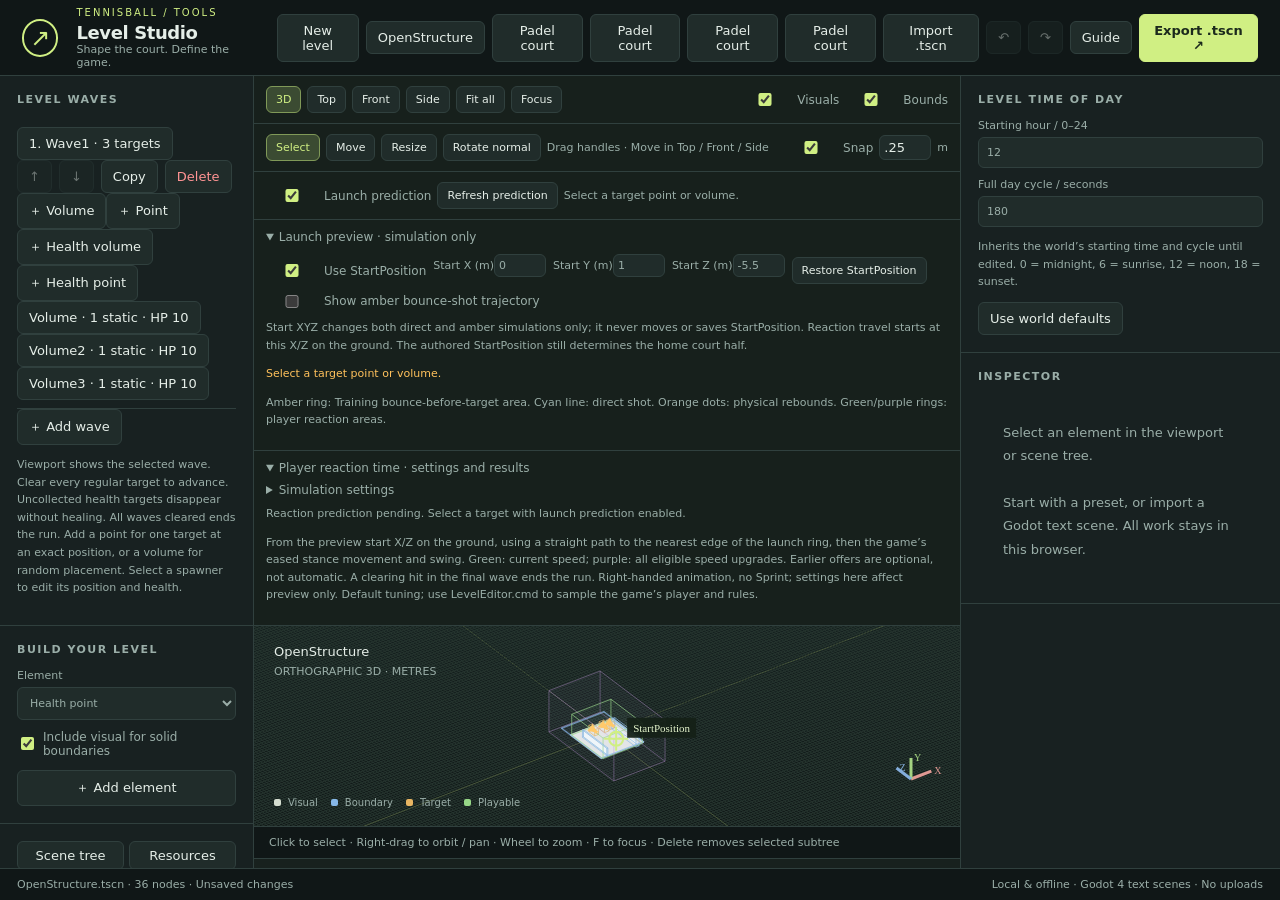
==== LevelEditor.html @ 995cb6c9 "Publish TennisBall browser build" ====
<!doctype html>
<html lang="en">
<head>
<meta charset="utf-8"><meta name="viewport" content="width=device-width, initial-scale=1">
<title>TennisBall · Level Studio</title>
<style>
:root{color-scheme:dark;--bg:#101717;--panel:#182121;--edge:#30403e;--muted:#9aaea8;--text:#e5eee8;--lime:#d0ef83;--warn:#ffc987;--red:#ff9494;font:13px "Segoe UI",system-ui,sans-serif}
*{box-sizing:border-box}body{margin:0;background:var(--bg);color:var(--text)}button,input,select,textarea{font:inherit;color:inherit}button,select,input,textarea{background:#202c2a;border:1px solid var(--edge);border-radius:6px}button{padding:8px 11px;cursor:pointer}button:hover{border-color:#80958b;background:#2c3b35}button:disabled{opacity:.4;cursor:default}button:focus-visible,input:focus-visible,select:focus-visible,textarea:focus-visible{outline:2px solid var(--lime);outline-offset:2px}.primary{background:var(--lime);color:#1b291c;font-weight:650;border-color:var(--lime)}.primary:hover{background:#e0ffa1}header{height:76px;display:flex;align-items:center;gap:18px;padding:12px 22px;border-bottom:1px solid var(--edge)}.logo{height:38px;width:38px;border:2px solid var(--lime);border-radius:50%;display:grid;place-items:center;color:var(--lime);font-size:24px}h1{margin:0;font-size:18px;font-weight:600;letter-spacing:-.4px}.eyebrow{color:var(--lime);font-size:10px;letter-spacing:2px;text-transform:uppercase;margin-bottom:4px}.subtitle{color:var(--muted);font-size:11px}.actions{margin-left:auto;display:flex;gap:7px;align-items:center}.workspace{display:grid;grid-template-columns:254px minmax(300px,1fr) 320px;height:calc(100vh - 108px);min-height:530px}aside{background:var(--panel);overflow:auto}.left{border-right:1px solid var(--edge)}.right{border-left:1px solid var(--edge)}.section{padding:17px;border-bottom:1px solid var(--edge)}h2{font-size:11px;text-transform:uppercase;letter-spacing:1.5px;color:var(--muted);margin:0 0 13px}h3{font-size:13px;margin:0 0 12px}.row{display:flex;gap:7px;align-items:center}.row>*{min-width:0}.grow{flex:1}label{display:block;color:var(--muted);font-size:11px;margin-bottom:10px}input:not([type=checkbox]):not([type=color]),select,textarea{width:100%;padding:8px;margin-top:5px}input[type=color]{width:100%;height:34px;margin-top:5px;padding:2px}input[type=checkbox]{accent-color:var(--lime);vertical-align:middle}.check{display:flex;align-items:center;gap:6px;margin:0;font-size:12px}.triplet{display:grid;grid-template-columns:repeat(3,minmax(0,1fr));gap:7px}.triplet label{margin-bottom:6px}.small{font-size:11px;color:var(--muted);line-height:1.6}.notice{border-left:2px solid var(--warn);padding:8px 10px;background:#372f2444;font-size:11px;line-height:1.6;color:var(--warn)}.chip{display:inline-block;padding:3px 7px;background:#354329;border-radius:4px;color:var(--lime);font-size:10px}.tree{padding:5px 8px 16px}.node{display:block;text-align:left;width:100%;border:0;background:none;border-radius:5px;padding:7px 8px;white-space:nowrap;overflow:hidden;text-overflow:ellipsis;font-size:12px}.node.active{background:#34462f;color:var(--lime)}.node small{color:var(--muted);font-size:10px}.dot{display:inline-block;width:7px;height:7px;border-radius:2px;margin-right:7px}.center{position:relative;display:flex;flex-direction:column;overflow:hidden}.toolbar{display:flex;align-items:center;gap:6px;flex-wrap:wrap;padding:10px 12px;border-bottom:1px solid var(--edge);background:#18211de0}.toolbar button{padding:6px 9px;font-size:11px}.toolbar button.active{background:#3b4b32;border-color:#809958;color:var(--lime)}.toolbar select{width:auto;padding:4px;margin:0}.toolbar input{width:52px!important;padding:4px!important;margin:0!important}.viewport{position:relative;flex:1;min-height:200px}canvas{display:block;width:100%;height:100%;touch-action:none}.viewlabel{position:absolute;left:20px;top:18px;pointer-events:none}.viewlabel strong{font-size:13px;font-weight:500}.viewlabel div{margin-top:4px}.legend{position:absolute;bottom:18px;left:20px;display:flex;gap:13px;font-size:10px;color:var(--muted);pointer-events:none}.helpbar{padding:9px 15px;border-top:1px solid var(--edge);color:var(--muted);font-size:11px}.validation{max-height:140px;overflow:auto;padding:11px 15px;background:#18211e;border-top:1px solid var(--edge)}.issue{font-size:11px;line-height:1.7;color:var(--warn)}.issue.error{color:var(--red)}.issue.ok{color:var(--lime)}footer{height:32px;display:flex;align-items:center;justify-content:space-between;padding:0 17px;font-size:11px;border-top:1px solid var(--edge);color:var(--muted)}details{margin-top:12px}summary{cursor:pointer;color:var(--muted);font-size:12px}textarea{resize:vertical;font:11px Consolas,monospace;min-height:140px;tab-size:2;line-height:1.6}dialog{color:var(--text);background:var(--panel);border:1px solid var(--edge);border-radius:12px;max-width:700px;width:90vw;padding:24px;box-shadow:0 20px 100px #0009}dialog::backdrop{background:#0009}dialog h2{color:var(--lime);font-size:14px}dialog p,dialog li{line-height:1.7;color:#c5d2c8;font-size:13px}.dialogactions{display:flex;justify-content:flex-end;gap:8px;margin-top:20px}.danger{color:var(--red)}#toast{position:fixed;bottom:48px;left:50%;transform:translateX(-50%);padding:12px 20px;background:#d0ef83;color:#15210f;border-radius:8px;z-index:9;max-width:80vw;box-shadow:0 8px 40px #0006}#toast[hidden]{display:none}.tabs{display:flex;gap:5px}.tabs button{flex:1;padding:6px}.asset{display:block;width:100%;text-align:left;font-size:11px;margin-bottom:4px;overflow:hidden;text-overflow:ellipsis}.empty{padding:25px;color:var(--muted);line-height:1.8}.name{overflow-wrap:anywhere}#file{display:none}
@media(max-width:1050px){.workspace{grid-template-columns:215px minmax(260px,1fr) 280px}header{padding:10px;gap:10px}.actions{gap:4px}.actions button{padding:7px}.subtitle{display:none}}
@media(max-width:760px){header{height:auto;flex-wrap:wrap}.actions{margin-left:0;width:100%;flex-wrap:wrap}.workspace{height:auto;grid-template-columns:190px minmax(0,1fr)}.right{grid-column:1/-1}.center{height:600px}.left{max-height:600px}footer{height:auto;min-height:32px}}
</style>
</head>
<body>
<header><div class="logo" aria-hidden="true">↗</div><div><div class="eyebrow">TennisBall / tools</div><h1>Level Studio</h1><div class="subtitle">Shape the court. Define the game.</div></div><div class="actions"><button id="new">New level</button><button id="example">OpenStructure</button><button id="padel">Padel court</button><button id="padel">Padel court</button><button id="padel">Padel court</button><button id="padel">Padel court</button><button id="import">Import .tscn</button><button id="undo" title="Ctrl+Z">↶</button><button id="redo" title="Ctrl+Shift+Z">↷</button><button id="help">Guide</button><button class="primary" id="export">Export .tscn ↗</button></div></header>
<input id="file" type="file" accept=".tscn">
<main class="workspace">
<aside class="left"><div class="section"><h2>Level waves</h2><div id="waveList"></div><button id="addWave">＋ Add wave</button><p class="small">Viewport shows the selected wave. Clear every regular target to advance. Uncollected health targets disappear without healing. All waves cleared ends the run. Add a point for one target at an exact position, or a volume for random placement. Select a spawner to edit its position and health.</p></div><div class="section"><h2>Build your level</h2><label>Element<select id="preset"></select></label><label class="check"><input type="checkbox" id="withVisual" checked> Include visual for solid boundaries</label><button id="add" style="width:100%;margin-top:12px">＋ Add element</button></div><div class="section"><div class="tabs"><button id="sceneTab">Scene tree</button><button id="assetsTab">Resources</button></div><input id="search" placeholder="Find a node or group…" aria-label="Find a node or group"></div><div id="tree" class="tree"></div></aside>
<section class="center"><div class="toolbar"><button data-view="orbit" class="active">3D</button><button data-view="top">Top</button><button data-view="front">Front</button><button data-view="side">Side</button><button id="fit">Fit all</button><button id="focus">Focus</button><span class="grow"></span><label class="check"><input id="visuals" type="checkbox" checked> Visuals</label><label class="check"><input id="bounds" type="checkbox" checked> Bounds</label></div><div class="toolbar"><button id="selectMode" class="active">Select</button><button id="moveMode">Move</button><button id="resizeMode">Resize</button><button id="normalMode">Rotate normal</button><span class="small">Drag handles · Move in Top / Front / Side</span><span class="grow"></span><label class="check"><input id="snapOn" type="checkbox" checked> Snap</label><input id="snap" type="number" min=".01" step=".1" value=".25" aria-label="Snap size in metres"><span class="small">m</span></div><div class="toolbar"><label class="check"><input id="previewOn" type="checkbox" checked> Launch prediction</label><button id="previewRetry">Refresh prediction</button><span class="small" id="previewStatus" role="status">Select a target to preview.</span></div><div class="viewport"><canvas id="canvas" aria-label="Interactive level viewport"></canvas><div class="viewlabel"><strong id="sceneLabel">OpenStructure</strong><div class="small" id="viewLabel">ORTHOGRAPHIC 3D · METRES</div></div><div class="legend"><span><i class="dot" style="background:#d5ddd0"></i>Visual</span><span><i class="dot" style="background:#86b7e7"></i>Boundary</span><span><i class="dot" style="background:#e8b562"></i>Target</span><span><i class="dot" style="background:#97d787"></i>Playable</span></div></div><div class="helpbar">Click to select · Right-drag to orbit / pan · Wheel to zoom · F to focus · Delete removes selected subtree</div><div class="validation" id="validation" aria-live="polite"></div></section>
<aside class="right" id="inspector"></aside>
</main><footer><span id="status">Ready</span><span>Local & offline · Godot 4 text scenes · No uploads</span></footer>
<dialog id="modal"><div id="modalBody"></div><div class="dialogactions" id="modalActions"></div></dialog><div id="toast" role="status" hidden></div>
<script id="padel-reference" type="application/json">"[gd_scene format=3]\n\n[sub_resource type=\u0022BoxShape3D\u0022 id=\u0022BoxShape3D_puo3i\u0022]\nsize = Vector3(10, 0.2, 20)\n\n[sub_resource type=\u0022StandardMaterial3D\u0022 id=\u0022StandardMaterial3D_0cbad\u0022]\nalbedo_color = Color(0.08, 0.32, 0.48, 1)\nroughness = 0.85\n\n[sub_resource type=\u0022BoxMesh\u0022 id=\u0022BoxMesh_puyw7\u0022]\nsize = Vector3(10, 0.2, 20)\n\n[sub_resource type=\u0022BoxShape3D\u0022 id=\u0022BoxShape3D_rddpl\u0022]\nsize = Vector3(10, 3, 0.02)\n\n[sub_resource type=\u0022StandardMaterial3D\u0022 id=\u0022StandardMaterial3D_6x1wj\u0022]\ntransparency = 1\ncull_mode = 2\nalbedo_color = Color(0.4, 0.75, 0.85, 0.15)\nroughness = 0.15\n\n[sub_resource type=\u0022BoxMesh\u0022 id=\u0022BoxMesh_pm77r\u0022]\nsize = Vector3(10, 3, 0.02)\n\n[sub_resource type=\u0022BoxShape3D\u0022 id=\u0022BoxShape3D_d0im0\u0022]\nsize = Vector3(10, 1, 0.02)\n\n[sub_resource type=\u0022Shader\u0022 id=\u0022Shader_05cs1\u0022]\ncode = \u0022shader_type spatial; render_mode cull_disabled; uniform vec4 color : source_color; uniform float spacing; varying vec3 world_position; varying vec3 world_normal; void vertex(){world_position=(MODEL_MATRIX*vec4(VERTEX,1.0)).xyz;world_normal=normalize(MODEL_NORMAL_MATRIX*NORMAL);} void fragment(){vec3 cell=abs(fract(world_position/spacing+0.5)-0.5)*spacing; vec3 n=abs(world_normal); float wire=n.x\u003en.z?min(cell.y,cell.z):min(cell.x,cell.y); if(wire\u003e0.0015)discard; ALBEDO=color.rgb; ROUGHNESS=0.9;}\u0022\n\n[sub_resource type=\u0022ShaderMaterial\u0022 id=\u0022ShaderMaterial_ll3l2\u0022]\nrender_priority = 0\nshader = SubResource(\u0022Shader_05cs1\u0022)\nshader_parameter/color = Color(0.18, 0.22, 0.26, 1)\nshader_parameter/spacing = 0.05\n\n[sub_resource type=\u0022BoxMesh\u0022 id=\u0022BoxMesh_h0dgp\u0022]\nsize = Vector3(10, 1, 0.02)\n\n[sub_resource type=\u0022BoxShape3D\u0022 id=\u0022BoxShape3D_ffxrk\u0022]\nsize = Vector3(0.02, 3, 2)\n\n[sub_resource type=\u0022BoxMesh\u0022 id=\u0022BoxMesh_uab51\u0022]\nsize = Vector3(0.02, 3, 2)\n\n[sub_resource type=\u0022BoxShape3D\u0022 id=\u0022BoxShape3D_c6q44\u0022]\nsize = Vector3(0.02, 2, 2)\n\n[sub_resource type=\u0022BoxMesh\u0022 id=\u0022BoxMesh_aipks\u0022]\nsize = Vector3(0.02, 2, 2)\n\n[sub_resource type=\u0022BoxShape3D\u0022 id=\u0022BoxShape3D_pja7r\u0022]\nsize = Vector3(0.02, 1, 2)\n\n[sub_resource type=\u0022BoxMesh\u0022 id=\u0022BoxMesh_a1xtn\u0022]\nsize = Vector3(0.02, 1, 2)\n\n[sub_resource type=\u0022BoxShape3D\u0022 id=\u0022BoxShape3D_df0ji\u0022]\nsize = Vector3(0.02, 2, 2)\n\n[sub_resource type=\u0022BoxMesh\u0022 id=\u0022BoxMesh_i26tf\u0022]\nsize = Vector3(0.02, 2, 2)\n\n[sub_resource type=\u0022BoxShape3D\u0022 id=\u0022BoxShape3D_7y8i2\u0022]\nsize = Vector3(0.02, 3, 4.9)\n\n[sub_resource type=\u0022BoxMesh\u0022 id=\u0022BoxMesh_rjbf7\u0022]\nsize = Vector3(0.02, 3, 4.9)\n\n[sub_resource type=\u0022BoxShape3D\u0022 id=\u0022BoxShape3D_v78st\u0022]\nsize = Vector3(0.02, 1, 3)\n\n[sub_resource type=\u0022BoxMesh\u0022 id=\u0022BoxMesh_cv8sj\u0022]\nsize = Vector3(0.02, 1, 3)\n\n[sub_resource type=\u0022BoxShape3D\u0022 id=\u0022BoxShape3D_bdhi5\u0022]\nsize = Vector3(0.02, 2.2, 1.1)\n\n[sub_resource type=\u0022BoxMesh\u0022 id=\u0022BoxMesh_ymogo\u0022]\nsize = Vector3(0.02, 2.2, 1.1)\n\n[sub_resource type=\u0022BoxShape3D\u0022 id=\u0022BoxShape3D_00usf\u0022]\nsize = Vector3(0.02, 0.8, 1.1)\n\n[sub_resource type=\u0022BoxMesh\u0022 id=\u0022BoxMesh_v2tq6\u0022]\nsize = Vector3(0.02, 0.8, 1.1)\n\n[sub_resource type=\u0022BoxShape3D\u0022 id=\u0022BoxShape3D_ip8ug\u0022]\nsize = Vector3(0.02, 3, 2)\n\n[sub_resource type=\u0022BoxMesh\u0022 id=\u0022BoxMesh_p51rk\u0022]\nsize = Vector3(0.02, 3, 2)\n\n[sub_resource type=\u0022BoxShape3D\u0022 id=\u0022BoxShape3D_1er3o\u0022]\nsize = Vector3(0.02, 2, 2)\n\n[sub_resource type=\u0022BoxMesh\u0022 id=\u0022BoxMesh_bxtmn\u0022]\nsize = Vector3(0.02, 2, 2)\n\n[sub_resource type=\u0022BoxShape3D\u0022 id=\u0022BoxShape3D_edeaa\u0022]\nsize = Vector3(0.02, 1, 2)\n\n[sub_resource type=\u0022BoxMesh\u0022 id=\u0022BoxMesh_5x6qt\u0022]\nsize = Vector3(0.02, 1, 2)\n\n[sub_resource type=\u0022BoxShape3D\u0022 id=\u0022BoxShape3D_oj8j5\u0022]\nsize = Vector3(0.02, 2, 2)\n\n[sub_resource type=\u0022BoxMesh\u0022 id=\u0022BoxMesh_3ktbi\u0022]\nsize = Vector3(0.02, 2, 2)\n\n[sub_resource type=\u0022BoxShape3D\u0022 id=\u0022BoxShape3D_qtcb8\u0022]\nsize = Vector3(0.02, 3, 4.9)\n\n[sub_resource type=\u0022BoxMesh\u0022 id=\u0022BoxMesh_0lmrh\u0022]\nsize = Vector3(0.02, 3, 4.9)\n\n[sub_resource type=\u0022BoxShape3D\u0022 id=\u0022BoxShape3D_w0gu6\u0022]\nsize = Vector3(0.02, 1, 3)\n\n[sub_resource type=\u0022BoxMesh\u0022 id=\u0022BoxMesh_8k4hb\u0022]\nsize = Vector3(0.02, 1, 3)\n\n[sub_resource type=\u0022BoxShape3D\u0022 id=\u0022BoxShape3D_3yaxb\u0022]\nsize = Vector3(0.02, 2.2, 1.1)\n\n[sub_resource type=\u0022BoxMesh\u0022 id=\u0022BoxMesh_ht0yx\u0022]\nsize = Vector3(0.02, 2.2, 1.1)\n\n[sub_resource type=\u0022BoxShape3D\u0022 id=\u0022BoxShape3D_suru3\u0022]\nsize = Vector3(0.02, 0.8, 1.1)\n\n[sub_resource type=\u0022BoxMesh\u0022 id=\u0022BoxMesh_5v4pe\u0022]\nsize = Vector3(0.02, 0.8, 1.1)\n\n[sub_resource type=\u0022StandardMaterial3D\u0022 id=\u0022StandardMaterial3D_yglow\u0022]\nroughness = 0.85\n\n[sub_resource type=\u0022BoxMesh\u0022 id=\u0022BoxMesh_y4ppk\u0022]\nsize = Vector3(10, 0.006, 0.05)\n\n[sub_resource type=\u0022BoxMesh\u0022 id=\u0022BoxMesh_k7dss\u0022]\nsize = Vector3(0.05, 0.006, 7.1499996)\n\n[sub_resource type=\u0022BoxShape3D\u0022 id=\u0022BoxShape3D_yi53f\u0022]\nsize = Vector3(10, 3, 0.02)\n\n[sub_resource type=\u0022BoxMesh\u0022 id=\u0022BoxMesh_iio88\u0022]\nsize = Vector3(10, 3, 0.02)\n\n[sub_resource type=\u0022BoxShape3D\u0022 id=\u0022BoxShape3D_vco2a\u0022]\nsize = Vector3(10, 1, 0.02)\n\n[sub_resource type=\u0022BoxMesh\u0022 id=\u0022BoxMesh_qkf5v\u0022]\nsize = Vector3(10, 1, 0.02)\n\n[sub_resource type=\u0022BoxShape3D\u0022 id=\u0022BoxShape3D_n4o50\u0022]\nsize = Vector3(0.02, 3, 2)\n\n[sub_resource type=\u0022BoxMesh\u0022 id=\u0022BoxMesh_gbxen\u0022]\nsize = Vector3(0.02, 3, 2)\n\n[sub_resource type=\u0022BoxShape3D\u0022 id=\u0022BoxShape3D_iqsbm\u0022]\nsize = Vector3(0.02, 2, 2)\n\n[sub_resource type=\u0022BoxMesh\u0022 id=\u0022BoxMesh_plucg\u0022]\nsize = Vector3(0.02, 2, 2)\n\n[sub_resource type=\u0022BoxShape3D\u0022 id=\u0022BoxShape3D_7whnp\u0022]\nsize = Vector3(0.02, 1, 2)\n\n[sub_resource type=\u0022BoxMesh\u0022 id=\u0022BoxMesh_tle2d\u0022]\nsize = Vector3(0.02, 1, 2)\n\n[sub_resource type=\u0022BoxShape3D\u0022 id=\u0022BoxShape3D_ux8f2\u0022]\nsize = Vector3(0.02, 2, 2)\n\n[sub_resource type=\u0022BoxMesh\u0022 id=\u0022BoxMesh_xc8qy\u0022]\nsize = Vector3(0.02, 2, 2)\n\n[sub_resource type=\u0022BoxShape3D\u0022 id=\u0022BoxShape3D_x6xoy\u0022]\nsize = Vector3(0.02, 3, 4.9)\n\n[sub_resource type=\u0022BoxMesh\u0022 id=\u0022BoxMesh_04d8s\u0022]\nsize = Vector3(0.02, 3, 4.9)\n\n[sub_resource type=\u0022BoxShape3D\u0022 id=\u0022BoxShape3D_7qhrg\u0022]\nsize = Vector3(0.02, 1, 3)\n\n[sub_resource type=\u0022BoxMesh\u0022 id=\u0022BoxMesh_rapjv\u0022]\nsize = Vector3(0.02, 1, 3)\n\n[sub_resource type=\u0022BoxShape3D\u0022 id=\u0022BoxShape3D_xbng7\u0022]\nsize = Vector3(0.02, 2.2, 1.1)\n\n[sub_resource type=\u0022BoxMesh\u0022 id=\u0022BoxMesh_mf2kb\u0022]\nsize = Vector3(0.02, 2.2, 1.1)\n\n[sub_resource type=\u0022BoxShape3D\u0022 id=\u0022BoxShape3D_gjqyw\u0022]\nsize = Vector3(0.02, 0.8, 1.1)\n\n[sub_resource type=\u0022BoxMesh\u0022 id=\u0022BoxMesh_suvho\u0022]\nsize = Vector3(0.02, 0.8, 1.1)\n\n[sub_resource type=\u0022BoxShape3D\u0022 id=\u0022BoxShape3D_dc4n5\u0022]\nsize = Vector3(0.02, 3, 2)\n\n[sub_resource type=\u0022BoxMesh\u0022 id=\u0022BoxMesh_87ms5\u0022]\nsize = Vector3(0.02, 3, 2)\n\n[sub_resource type=\u0022BoxShape3D\u0022 id=\u0022BoxShape3D_ntvin\u0022]\nsize = Vector3(0.02, 2, 2)\n\n[sub_resource type=\u0022BoxMesh\u0022 id=\u0022BoxMesh_uosn8\u0022]\nsize = Vector3(0.02, 2, 2)\n\n[sub_resource type=\u0022BoxShape3D\u0022 id=\u0022BoxShape3D_4606s\u0022]\nsize = Vector3(0.02, 1, 2)\n\n[sub_resource type=\u0022BoxMesh\u0022 id=\u0022BoxMesh_7k432\u0022]\nsize = Vector3(0.02, 1, 2)\n\n[sub_resource type=\u0022BoxShape3D\u0022 id=\u0022BoxShape3D_vnefo\u0022]\nsize = Vector3(0.02, 2, 2)\n\n[sub_resource type=\u0022BoxMesh\u0022 id=\u0022BoxMesh_5y2tf\u0022]\nsize = Vector3(0.02, 2, 2)\n\n[sub_resource type=\u0022BoxShape3D\u0022 id=\u0022BoxShape3D_4crsm\u0022]\nsize = Vector3(0.02, 3, 4.9)\n\n[sub_resource type=\u0022BoxMesh\u0022 id=\u0022BoxMesh_t8e5d\u0022]\nsize = Vector3(0.02, 3, 4.9)\n\n[sub_resource type=\u0022BoxShape3D\u0022 id=\u0022BoxShape3D_n4xrd\u0022]\nsize = Vector3(0.02, 1, 3)\n\n[sub_resource type=\u0022BoxMesh\u0022 id=\u0022BoxMesh_c1uko\u0022]\nsize = Vector3(0.02, 1, 3)\n\n[sub_resource type=\u0022BoxShape3D\u0022 id=\u0022BoxShape3D_rvf1e\u0022]\nsize = Vector3(0.02, 2.2, 1.1)\n\n[sub_resource type=\u0022BoxMesh\u0022 id=\u0022BoxMesh_jhgvv\u0022]\nsize = Vector3(0.02, 2.2, 1.1)\n\n[sub_resource type=\u0022BoxShape3D\u0022 id=\u0022BoxShape3D_w2gbf\u0022]\nsize = Vector3(0.02, 0.8, 1.1)\n\n[sub_resource type=\u0022BoxMesh\u0022 id=\u0022BoxMesh_5243i\u0022]\nsize = Vector3(0.02, 0.8, 1.1)\n\n[sub_resource type=\u0022BoxMesh\u0022 id=\u0022BoxMesh_kwj3v\u0022]\nsize = Vector3(10, 0.006, 0.05)\n\n[sub_resource type=\u0022BoxMesh\u0022 id=\u0022BoxMesh_ocvyw\u0022]\nsize = Vector3(0.05, 0.006, 7.1499996)\n\n[sub_resource type=\u0022BoxShape3D\u0022 id=\u0022BoxShape3D_18y55\u0022]\nsize = Vector3(0.25, 0.919, 0.02)\n\n[sub_resource type=\u0022Shader\u0022 id=\u0022Shader_jtf23\u0022]\ncode = \u0022shader_type spatial; render_mode cull_disabled; uniform vec4 color : source_color; uniform float spacing; varying vec3 world_position; varying vec3 world_normal; void vertex(){world_position=(MODEL_MATRIX*vec4(VERTEX,1.0)).xyz;world_normal=normalize(MODEL_NORMAL_MATRIX*NORMAL);} void fragment(){vec3 cell=abs(fract(world_position/spacing+0.5)-0.5)*spacing; vec3 n=abs(world_normal); float wire=n.x\u003en.z?min(cell.y,cell.z):min(cell.x,cell.y); if(wire\u003e0.0015)discard; ALBEDO=color.rgb; ROUGHNESS=0.9;}\u0022\n\n[sub_resource type=\u0022ShaderMaterial\u0022 id=\u0022ShaderMaterial_xa8by\u0022]\nrender_priority = 0\nshader = SubResource(\u0022Shader_jtf23\u0022)\nshader_parameter/color = Color(0.09, 0.1, 0.12, 1)\nshader_parameter/spacing = 0.04\n\n[sub_resource type=\u0022BoxMesh\u0022 id=\u0022BoxMesh_gfnn3\u0022]\nsize = Vector3(0.25, 0.919, 0.02)\n\n[sub_resource type=\u0022BoxMesh\u0022 id=\u0022BoxMesh_ygye3\u0022]\nsize = Vector3(0.25, 0.05, 0.022)\n\n[sub_resource type=\u0022BoxShape3D\u0022 id=\u0022BoxShape3D_23pwn\u0022]\nsize = Vector3(0.25, 0.917, 0.02)\n\n[sub_resource type=\u0022BoxMesh\u0022 id=\u0022BoxMesh_8s0wp\u0022]\nsize = Vector3(0.25, 0.917, 0.02)\n\n[sub_resource type=\u0022BoxMesh\u0022 id=\u0022BoxMesh_cqjhh\u0022]\nsize = Vector3(0.25, 0.05, 0.022)\n\n[sub_resource type=\u0022BoxShape3D\u0022 id=\u0022BoxShape3D_yx32k\u0022]\nsize = Vector3(0.25, 0.915, 0.02)\n\n[sub_resource type=\u0022BoxMesh\u0022 id=\u0022BoxMesh_frphn\u0022]\nsize = Vector3(0.25, 0.915, 0.02)\n\n[sub_resource type=\u0022BoxMesh\u0022 id=\u0022BoxMesh_pdhek\u0022]\nsize = Vector3(0.25, 0.05, 0.022)\n\n[sub_resource type=\u0022BoxShape3D\u0022 id=\u0022BoxShape3D_dhum5\u0022]\nsize = Vector3(0.25, 0.913, 0.02)\n\n[sub_resource type=\u0022BoxMesh\u0022 id=\u0022BoxMesh_jbtlc\u0022]\nsize = Vector3(0.25, 0.913, 0.02)\n\n[sub_resource type=\u0022BoxMesh\u0022 id=\u0022BoxMesh_ddvkh\u0022]\nsize = Vector3(0.25, 0.05, 0.022)\n\n[sub_resource type=\u0022BoxShape3D\u0022 id=\u0022BoxShape3D_w4vg6\u0022]\nsize = Vector3(0.25, 0.911, 0.02)\n\n[sub_resource type=\u0022BoxMesh\u0022 id=\u0022BoxMesh_d4364\u0022]\nsize = Vector3(0.25, 0.911, 0.02)\n\n[sub_resource type=\u0022BoxMesh\u0022 id=\u0022BoxMesh_jd768\u0022]\nsize = Vector3(0.25, 0.05, 0.022)\n\n[sub_resource type=\u0022BoxShape3D\u0022 id=\u0022BoxShape3D_y8efx\u0022]\nsize = Vector3(0.25, 0.90900004, 0.02)\n\n[sub_resource type=\u0022BoxMesh\u0022 id=\u0022BoxMesh_0df2o\u0022]\nsize = Vector3(0.25, 0.90900004, 0.02)\n\n[sub_resource type=\u0022BoxMesh\u0022 id=\u0022BoxMesh_aunur\u0022]\nsize = Vector3(0.25, 0.05, 0.022)\n\n[sub_resource type=\u0022BoxShape3D\u0022 id=\u0022BoxShape3D_ec7wc\u0022]\nsize = Vector3(0.25, 0.907, 0.02)\n\n[sub_resource type=\u0022BoxMesh\u0022 id=\u0022BoxMesh_162a0\u0022]\nsize = Vector3(0.25, 0.907, 0.02)\n\n[sub_resource type=\u0022BoxMesh\u0022 id=\u0022BoxMesh_euwtu\u0022]\nsize = Vector3(0.25, 0.05, 0.022)\n\n[sub_resource type=\u0022BoxShape3D\u0022 id=\u0022BoxShape3D_55xlc\u0022]\nsize = Vector3(0.25, 0.90500003, 0.02)\n\n[sub_resource type=\u0022BoxMesh\u0022 id=\u0022BoxMesh_j2qy1\u0022]\nsize = Vector3(0.25, 0.90500003, 0.02)\n\n[sub_resource type=\u0022BoxMesh\u0022 id=\u0022BoxMesh_xe5na\u0022]\nsize = Vector3(0.25, 0.05, 0.022)\n\n[sub_resource type=\u0022BoxShape3D\u0022 id=\u0022BoxShape3D_fwk1p\u0022]\nsize = Vector3(0.25, 0.903, 0.02)\n\n[sub_resource type=\u0022BoxMesh\u0022 id=\u0022BoxMesh_k3gym\u0022]\nsize = Vector3(0.25, 0.903, 0.02)\n\n[sub_resource type=\u0022BoxMesh\u0022 id=\u0022BoxMesh_2brbg\u0022]\nsize = Vector3(0.25, 0.05, 0.022)\n\n[sub_resource type=\u0022BoxShape3D\u0022 id=\u0022BoxShape3D_5n3xj\u0022]\nsize = Vector3(0.25, 0.901, 0.02)\n\n[sub_resource type=\u0022BoxMesh\u0022 id=\u0022BoxMesh_pgft1\u0022]\nsize = Vector3(0.25, 0.901, 0.02)\n\n[sub_resource type=\u0022BoxMesh\u0022 id=\u0022BoxMesh_8t1fm\u0022]\nsize = Vector3(0.25, 0.05, 0.022)\n\n[sub_resource type=\u0022BoxShape3D\u0022 id=\u0022BoxShape3D_3ce2o\u0022]\nsize = Vector3(0.25, 0.899, 0.02)\n\n[sub_resource type=\u0022BoxMesh\u0022 id=\u0022BoxMesh_xcu7t\u0022]\nsize = Vector3(0.25, 0.899, 0.02)\n\n[sub_resource type=\u0022BoxMesh\u0022 id=\u0022BoxMesh_esvo4\u0022]\nsize = Vector3(0.25, 0.05, 0.022)\n\n[sub_resource type=\u0022BoxShape3D\u0022 id=\u0022BoxShape3D_i73ej\u0022]\nsize = Vector3(0.25, 0.897, 0.02)\n\n[sub_resource type=\u0022BoxMesh\u0022 id=\u0022BoxMesh_fvxbt\u0022]\nsize = Vector3(0.25, 0.897, 0.02)\n\n[sub_resource type=\u0022BoxMesh\u0022 id=\u0022BoxMesh_8r8dh\u0022]\nsize = Vector3(0.25, 0.05, 0.022)\n\n[sub_resource type=\u0022BoxShape3D\u0022 id=\u0022BoxShape3D_4x4bl\u0022]\nsize = Vector3(0.25, 0.895, 0.02)\n\n[sub_resource type=\u0022BoxMesh\u0022 id=\u0022BoxMesh_x7uym\u0022]\nsize = Vector3(0.25, 0.895, 0.02)\n\n[sub_resource type=\u0022BoxMesh\u0022 id=\u0022BoxMesh_lkbxg\u0022]\nsize = Vector3(0.25, 0.05, 0.022)\n\n[sub_resource type=\u0022BoxShape3D\u0022 id=\u0022BoxShape3D_y6flh\u0022]\nsize = Vector3(0.25, 0.893, 0.02)\n\n[sub_resource type=\u0022BoxMesh\u0022 id=\u0022BoxMesh_qb68l\u0022]\nsize = Vector3(0.25, 0.893, 0.02)\n\n[sub_resource type=\u0022BoxMesh\u0022 id=\u0022BoxMesh_afgew\u0022]\nsize = Vector3(0.25, 0.05, 0.022)\n\n[sub_resource type=\u0022BoxShape3D\u0022 id=\u0022BoxShape3D_oxk3a\u0022]\nsize = Vector3(0.25, 0.891, 0.02)\n\n[sub_resource type=\u0022BoxMesh\u0022 id=\u0022BoxMesh_pxx70\u0022]\nsize = Vector3(0.25, 0.891, 0.02)\n\n[sub_resource type=\u0022BoxMesh\u0022 id=\u0022BoxMesh_r5wpe\u0022]\nsize = Vector3(0.25, 0.05, 0.022)\n\n[sub_resource type=\u0022BoxShape3D\u0022 id=\u0022BoxShape3D_414v2\u0022]\nsize = Vector3(0.25, 0.889, 0.02)\n\n[sub_resource type=\u0022BoxMesh\u0022 id=\u0022BoxMesh_wram6\u0022]\nsize = Vector3(0.25, 0.889, 0.02)\n\n[sub_resource type=\u0022BoxMesh\u0022 id=\u0022BoxMesh_50o82\u0022]\nsize = Vector3(0.25, 0.05, 0.022)\n\n[sub_resource type=\u0022BoxShape3D\u0022 id=\u0022BoxShape3D_usuk7\u0022]\nsize = Vector3(0.25, 0.887, 0.02)\n\n[sub_resource type=\u0022BoxMesh\u0022 id=\u0022BoxMesh_fqs7f\u0022]\nsize = Vector3(0.25, 0.887, 0.02)\n\n[sub_resource type=\u0022BoxMesh\u0022 id=\u0022BoxMesh_ow76r\u0022]\nsize = Vector3(0.25, 0.05, 0.022)\n\n[sub_resource type=\u0022BoxShape3D\u0022 id=\u0022BoxShape3D_l0wcb\u0022]\nsize = Vector3(0.25, 0.885, 0.02)\n\n[sub_resource type=\u0022BoxMesh\u0022 id=\u0022BoxMesh_hxfbi\u0022]\nsize = Vector3(0.25, 0.885, 0.02)\n\n[sub_resource type=\u0022BoxMesh\u0022 id=\u0022BoxMesh_l6x84\u0022]\nsize = Vector3(0.25, 0.05, 0.022)\n\n[sub_resource type=\u0022BoxShape3D\u0022 id=\u0022BoxShape3D_c6lgx\u0022]\nsize = Vector3(0.25, 0.883, 0.02)\n\n[sub_resource type=\u0022BoxMesh\u0022 id=\u0022BoxMesh_fr6gu\u0022]\nsize = Vector3(0.25, 0.883, 0.02)\n\n[sub_resource type=\u0022BoxMesh\u0022 id=\u0022BoxMesh_bew2f\u0022]\nsize = Vector3(0.25, 0.05, 0.022)\n\n[sub_resource type=\u0022BoxShape3D\u0022 id=\u0022BoxShape3D_8lma2\u0022]\nsize = Vector3(0.25, 0.881, 0.02)\n\n[sub_resource type=\u0022BoxMesh\u0022 id=\u0022BoxMesh_k6fc6\u0022]\nsize = Vector3(0.25, 0.881, 0.02)\n\n[sub_resource type=\u0022BoxMesh\u0022 id=\u0022BoxMesh_88d0v\u0022]\nsize = Vector3(0.25, 0.05, 0.022)\n\n[sub_resource type=\u0022BoxShape3D\u0022 id=\u0022BoxShape3D_dw3ym\u0022]\nsize = Vector3(0.25, 0.881, 0.02)\n\n[sub_resource type=\u0022BoxMesh\u0022 id=\u0022BoxMesh_qb357\u0022]\nsize = Vector3(0.25, 0.881, 0.02)\n\n[sub_resource type=\u0022BoxMesh\u0022 id=\u0022BoxMesh_8pdtm\u0022]\nsize = Vector3(0.25, 0.05, 0.022)\n\n[sub_resource type=\u0022BoxShape3D\u0022 id=\u0022BoxShape3D_400cs\u0022]\nsize = Vector3(0.25, 0.883, 0.02)\n\n[sub_resource type=\u0022BoxMesh\u0022 id=\u0022BoxMesh_lxlpb\u0022]\nsize = Vector3(0.25, 0.883, 0.02)\n\n[sub_resource type=\u0022BoxMesh\u0022 id=\u0022BoxMesh_fat0q\u0022]\nsize = Vector3(0.25, 0.05, 0.022)\n\n[sub_resource type=\u0022BoxShape3D\u0022 id=\u0022BoxShape3D_1xbtq\u0022]\nsize = Vector3(0.25, 0.885, 0.02)\n\n[sub_resource type=\u0022BoxMesh\u0022 id=\u0022BoxMesh_ox46i\u0022]\nsize = Vector3(0.25, 0.885, 0.02)\n\n[sub_resource type=\u0022BoxMesh\u0022 id=\u0022BoxMesh_trk43\u0022]\nsize = Vector3(0.25, 0.05, 0.022)\n\n[sub_resource type=\u0022BoxShape3D\u0022 id=\u0022BoxShape3D_2bax4\u0022]\nsize = Vector3(0.25, 0.887, 0.02)\n\n[sub_resource type=\u0022BoxMesh\u0022 id=\u0022BoxMesh_afyjh\u0022]\nsize = Vector3(0.25, 0.887, 0.02)\n\n[sub_resource type=\u0022BoxMesh\u0022 id=\u0022BoxMesh_6c3r3\u0022]\nsize = Vector3(0.25, 0.05, 0.022)\n\n[sub_resource type=\u0022BoxShape3D\u0022 id=\u0022BoxShape3D_stowd\u0022]\nsize = Vector3(0.25, 0.889, 0.02)\n\n[sub_resource type=\u0022BoxMesh\u0022 id=\u0022BoxMesh_dah0b\u0022]\nsize = Vector3(0.25, 0.889, 0.02)\n\n[sub_resource type=\u0022BoxMesh\u0022 id=\u0022BoxMesh_j8ryw\u0022]\nsize = Vector3(0.25, 0.05, 0.022)\n\n[sub_resource type=\u0022BoxShape3D\u0022 id=\u0022BoxShape3D_gycfq\u0022]\nsize = Vector3(0.25, 0.891, 0.02)\n\n[sub_resource type=\u0022BoxMesh\u0022 id=\u0022BoxMesh_o5aem\u0022]\nsize = Vector3(0.25, 0.891, 0.02)\n\n[sub_resource type=\u0022BoxMesh\u0022 id=\u0022BoxMesh_80iu0\u0022]\nsize = Vector3(0.25, 0.05, 0.022)\n\n[sub_resource type=\u0022BoxShape3D\u0022 id=\u0022BoxShape3D_ssuki\u0022]\nsize = Vector3(0.25, 0.893, 0.02)\n\n[sub_resource type=\u0022BoxMesh\u0022 id=\u0022BoxMesh_4v7t6\u0022]\nsize = Vector3(0.25, 0.893, 0.02)\n\n[sub_resource type=\u0022BoxMesh\u0022 id=\u0022BoxMesh_w6saw\u0022]\nsize = Vector3(0.25, 0.05, 0.022)\n\n[sub_resource type=\u0022BoxShape3D\u0022 id=\u0022BoxShape3D_pk5j7\u0022]\nsize = Vector3(0.25, 0.895, 0.02)\n\n[sub_resource type=\u0022BoxMesh\u0022 id=\u0022BoxMesh_slwky\u0022]\nsize = Vector3(0.25, 0.895, 0.02)\n\n[sub_resource type=\u0022BoxMesh\u0022 id=\u0022BoxMesh_qd5w2\u0022]\nsize = Vector3(0.25, 0.05, 0.022)\n\n[sub_resource type=\u0022BoxShape3D\u0022 id=\u0022BoxShape3D_oias1\u0022]\nsize = Vector3(0.25, 0.897, 0.02)\n\n[sub_resource type=\u0022BoxMesh\u0022 id=\u0022BoxMesh_soa5x\u0022]\nsize = Vector3(0.25, 0.897, 0.02)\n\n[sub_resource type=\u0022BoxMesh\u0022 id=\u0022BoxMesh_4kr2m\u0022]\nsize = Vector3(0.25, 0.05, 0.022)\n\n[sub_resource type=\u0022BoxShape3D\u0022 id=\u0022BoxShape3D_upfjo\u0022]\nsize = Vector3(0.25, 0.899, 0.02)\n\n[sub_resource type=\u0022BoxMesh\u0022 id=\u0022BoxMesh_vlqqo\u0022]\nsize = Vector3(0.25, 0.899, 0.02)\n\n[sub_resource type=\u0022BoxMesh\u0022 id=\u0022BoxMesh_nqc33\u0022]\nsize = Vector3(0.25, 0.05, 0.022)\n\n[sub_resource type=\u0022BoxShape3D\u0022 id=\u0022BoxShape3D_lsbop\u0022]\nsize = Vector3(0.25, 0.901, 0.02)\n\n[sub_resource type=\u0022BoxMesh\u0022 id=\u0022BoxMesh_5b3g5\u0022]\nsize = Vector3(0.25, 0.901, 0.02)\n\n[sub_resource type=\u0022BoxMesh\u0022 id=\u0022BoxMesh_1747d\u0022]\nsize = Vector3(0.25, 0.05, 0.022)\n\n[sub_resource type=\u0022BoxShape3D\u0022 id=\u0022BoxShape3D_6lwr4\u0022]\nsize = Vector3(0.25, 0.903, 0.02)\n\n[sub_resource type=\u0022BoxMesh\u0022 id=\u0022BoxMesh_vmhct\u0022]\nsize = Vector3(0.25, 0.903, 0.02)\n\n[sub_resource type=\u0022BoxMesh\u0022 id=\u0022BoxMesh_m1xe3\u0022]\nsize = Vector3(0.25, 0.05, 0.022)\n\n[sub_resource type=\u0022BoxShape3D\u0022 id=\u0022BoxShape3D_4742b\u0022]\nsize = Vector3(0.25, 0.90500003, 0.02)\n\n[sub_resource type=\u0022BoxMesh\u0022 id=\u0022BoxMesh_0srrh\u0022]\nsize = Vector3(0.25, 0.90500003, 0.02)\n\n[sub_resource type=\u0022BoxMesh\u0022 id=\u0022BoxMesh_v5o7s\u0022]\nsize = Vector3(0.25, 0.05, 0.022)\n\n[sub_resource type=\u0022BoxShape3D\u0022 id=\u0022BoxShape3D_n1dm1\u0022]\nsize = Vector3(0.25, 0.907, 0.02)\n\n[sub_resource type=\u0022BoxMesh\u0022 id=\u0022BoxMesh_51h0a\u0022]\nsize = Vector3(0.25, 0.907, 0.02)\n\n[sub_resource type=\u0022BoxMesh\u0022 id=\u0022BoxMesh_h6tdi\u0022]\nsize = Vector3(0.25, 0.05, 0.022)\n\n[sub_resource type=\u0022BoxShape3D\u0022 id=\u0022BoxShape3D_r1x8c\u0022]\nsize = Vector3(0.25, 0.90900004, 0.02)\n\n[sub_resource type=\u0022BoxMesh\u0022 id=\u0022BoxMesh_e2gbm\u0022]\nsize = Vector3(0.25, 0.90900004, 0.02)\n\n[sub_resource type=\u0022BoxMesh\u0022 id=\u0022BoxMesh_mknll\u0022]\nsize = Vector3(0.25, 0.05, 0.022)\n\n[sub_resource type=\u0022BoxShape3D\u0022 id=\u0022BoxShape3D_jgn2q\u0022]\nsize = Vector3(0.25, 0.911, 0.02)\n\n[sub_resource type=\u0022BoxMesh\u0022 id=\u0022BoxMesh_qlkkq\u0022]\nsize = Vector3(0.25, 0.911, 0.02)\n\n[sub_resource type=\u0022BoxMesh\u0022 id=\u0022BoxMesh_kxwgq\u0022]\nsize = Vector3(0.25, 0.05, 0.022)\n\n[sub_resource type=\u0022BoxShape3D\u0022 id=\u0022BoxShape3D_k07gh\u0022]\nsize = Vector3(0.25, 0.913, 0.02)\n\n[sub_resource type=\u0022BoxMesh\u0022 id=\u0022BoxMesh_2tvir\u0022]\nsize = Vector3(0.25, 0.913, 0.02)\n\n[sub_resource type=\u0022BoxMesh\u0022 id=\u0022BoxMesh_40wsb\u0022]\nsize = Vector3(0.25, 0.05, 0.022)\n\n[sub_resource type=\u0022BoxShape3D\u0022 id=\u0022BoxShape3D_yxg3k\u0022]\nsize = Vector3(0.25, 0.915, 0.02)\n\n[sub_resource type=\u0022BoxMesh\u0022 id=\u0022BoxMesh_2bo02\u0022]\nsize = Vector3(0.25, 0.915, 0.02)\n\n[sub_resource type=\u0022BoxMesh\u0022 id=\u0022BoxMesh_qm5lb\u0022]\nsize = Vector3(0.25, 0.05, 0.022)\n\n[sub_resource type=\u0022BoxShape3D\u0022 id=\u0022BoxShape3D_r0cqr\u0022]\nsize = Vector3(0.25, 0.917, 0.02)\n\n[sub_resource type=\u0022BoxMesh\u0022 id=\u0022BoxMesh_0i3pq\u0022]\nsize = Vector3(0.25, 0.917, 0.02)\n\n[sub_resource type=\u0022BoxMesh\u0022 id=\u0022BoxMesh_mlko1\u0022]\nsize = Vector3(0.25, 0.05, 0.022)\n\n[sub_resource type=\u0022BoxShape3D\u0022 id=\u0022BoxShape3D_gh84t\u0022]\nsize = Vector3(0.25, 0.919, 0.02)\n\n[sub_resource type=\u0022BoxMesh\u0022 id=\u0022BoxMesh_n30v6\u0022]\nsize = Vector3(0.25, 0.919, 0.02)\n\n[sub_resource type=\u0022BoxMesh\u0022 id=\u0022BoxMesh_aeyt5\u0022]\nsize = Vector3(0.25, 0.05, 0.022)\n\n[sub_resource type=\u0022BoxShape3D\u0022 id=\u0022BoxShape3D_7x3m3\u0022]\nsize = Vector3(0.06, 1.05, 0.06)\n\n[sub_resource type=\u0022BoxMesh\u0022 id=\u0022BoxMesh_ngfyb\u0022]\nsize = Vector3(0.06, 1.05, 0.06)\n\n[sub_resource type=\u0022BoxShape3D\u0022 id=\u0022BoxShape3D_btp5m\u0022]\nsize = Vector3(0.06, 1.05, 0.06)\n\n[sub_resource type=\u0022BoxMesh\u0022 id=\u0022BoxMesh_1xwc4\u0022]\nsize = Vector3(0.06, 1.05, 0.06)\n\n[sub_resource type=\u0022BoxShape3D\u0022 id=\u0022BoxShape3D_62k8f\u0022]\nsize = Vector3(10, 8, 20)\n\n[sub_resource type=\u0022BoxShape3D\u0022 id=\u0022BoxShape3D_jaoek\u0022]\nsize = Vector3(12, 12, 22)\n\n[sub_resource type=\u0022BoxShape3D\u0022 id=\u0022BoxShape3D_8hpj6\u0022]\nsize = Vector3(9, 2, 9)\n\n[sub_resource type=\u0022NavigationMesh\u0022 id=\u0022NavigationMesh_odsxw\u0022]\nvertices = PackedVector3Array(-4.65, 0, -0.4, 4.65, 0, -0.4, 4.65, 0, -9.65, -4.65, 0, -9.65, -4.65, 0, 9.65, 4.65, 0, 9.65, 4.65, 0, 0.4, -4.65, 0, 0.4)\npolygons = [PackedInt32Array(0, 1, 2, 3), PackedInt32Array(4, 5, 6, 7)]\nagent_height = 1.8\nagent_radius = 0.35\n\n[node name=\u0022PadelCourt\u0022 type=\u0022Node3D\u0022 unique_id=727573475]\nmetadata/padel_service_line_distance = 6.95\n\n[node name=\u0022GeneratedCourt\u0022 type=\u0022Node3D\u0022 parent=\u0022.\u0022 unique_id=1713057512]\n\n[node name=\u0022Ground\u0022 type=\u0022StaticBody3D\u0022 parent=\u0022GeneratedCourt\u0022 unique_id=927994377]\ntransform = Transform3D(1, 0, 0, 0, 1, 0, 0, 0, 1, 0, -0.1, 0)\n\n[node name=\u0022Bounds\u0022 type=\u0022CollisionShape3D\u0022 parent=\u0022GeneratedCourt/Ground\u0022 unique_id=2087027219 groups=[\u0022explicit_boundary\u0022, \u0022ground_bounds\u0022]]\nshape = SubResource(\u0022BoxShape3D_puo3i\u0022)\nmetadata/surface_id = 0\nmetadata/restitution_scale = 1.0\nmetadata/friction_scale = 1.0\n\n[node name=\u0022Visual\u0022 type=\u0022MeshInstance3D\u0022 parent=\u0022GeneratedCourt/Ground\u0022 unique_id=1941785545]\nmaterial_override = SubResource(\u0022StandardMaterial3D_0cbad\u0022)\nmesh = SubResource(\u0022BoxMesh_puyw7\u0022)\n\n[node name=\u0022RearGlass-1\u0022 type=\u0022StaticBody3D\u0022 parent=\u0022GeneratedCourt\u0022 unique_id=1054815348]\ntransform = Transform3D(1, 0, 0, 0, 1, 0, 0, 0, 1, 0, 1.5, -10.01)\n\n[node name=\u0022Bounds\u0022 type=\u0022CollisionShape3D\u0022 parent=\u0022GeneratedCourt/RearGlass-1\u0022 unique_id=314511111 groups=[\u0022explicit_boundary\u0022, \u0022padel_glass\u0022]]\nshape = SubResource(\u0022BoxShape3D_rddpl\u0022)\nmetadata/surface_id = 5\nmetadata/restitution_scale = 1.0\nmetadata/friction_scale = 0.5\n\n[node name=\u0022Visual\u0022 type=\u0022MeshInstance3D\u0022 parent=\u0022GeneratedCourt/RearGlass-1\u0022 unique_id=1360226224]\nmaterial_override = SubResource(\u0022StandardMaterial3D_6x1wj\u0022)\nmesh = SubResource(\u0022BoxMesh_pm77r\u0022)\n\n[node name=\u0022RearMesh-1\u0022 type=\u0022StaticBody3D\u0022 parent=\u0022GeneratedCourt\u0022 unique_id=2138785425]\ntransform = Transform3D(1, 0, 0, 0, 1, 0, 0, 0, 1, 0, 3.5, -10.01)\n\n[node name=\u0022Bounds\u0022 type=\u0022CollisionShape3D\u0022 parent=\u0022GeneratedCourt/RearMesh-1\u0022 unique_id=1102741261 groups=[\u0022explicit_boundary\u0022, \u0022padel_mesh\u0022]]\nshape = SubResource(\u0022BoxShape3D_d0im0\u0022)\nmetadata/surface_id = 6\nmetadata/restitution_scale = 0.65\nmetadata/friction_scale = 1.5\n\n[node name=\u0022Visual\u0022 type=\u0022MeshInstance3D\u0022 parent=\u0022GeneratedCourt/RearMesh-1\u0022 unique_id=1512411648]\nmaterial_override = SubResource(\u0022ShaderMaterial_ll3l2\u0022)\nmesh = SubResource(\u0022BoxMesh_h0dgp\u0022)\n\n[node name=\u0022SideGlassTall-1_-1\u0022 type=\u0022StaticBody3D\u0022 parent=\u0022GeneratedCourt\u0022 unique_id=591603489]\ntransform = Transform3D(1, 0, 0, 0, 1, 0, 0, 0, 1, -5.01, 1.5, -9)\n\n[node name=\u0022Bounds\u0022 type=\u0022CollisionShape3D\u0022 parent=\u0022GeneratedCourt/SideGlassTall-1_-1\u0022 unique_id=893257813 groups=[\u0022explicit_boundary\u0022, \u0022padel_glass\u0022]]\nshape = SubResource(\u0022BoxShape3D_ffxrk\u0022)\nmetadata/surface_id = 5\nmetadata/restitution_scale = 1.0\nmetadata/friction_scale = 0.5\n\n[node name=\u0022Visual\u0022 type=\u0022MeshInstance3D\u0022 parent=\u0022GeneratedCourt/SideGlassTall-1_-1\u0022 unique_id=749103082]\nmaterial_override = SubResource(\u0022StandardMaterial3D_6x1wj\u0022)\nmesh = SubResource(\u0022BoxMesh_uab51\u0022)\n\n[node name=\u0022SideGlassStep-1_-1\u0022 type=\u0022StaticBody3D\u0022 parent=\u0022GeneratedCourt\u0022 unique_id=1268535973]\ntransform = Transform3D(1, 0, 0, 0, 1, 0, 0, 0, 1, -5.01, 1, -7)\n\n[node name=\u0022Bounds\u0022 type=\u0022CollisionShape3D\u0022 parent=\u0022GeneratedCourt/SideGlassStep-1_-1\u0022 unique_id=1322322851 groups=[\u0022explicit_boundary\u0022, \u0022padel_glass\u0022]]\nshape = SubResource(\u0022BoxShape3D_c6q44\u0022)\nmetadata/surface_id = 5\nmetadata/restitution_scale = 1.0\nmetadata/friction_scale = 0.5\n\n[node name=\u0022Visual\u0022 type=\u0022MeshInstance3D\u0022 parent=\u0022GeneratedCourt/SideGlassStep-1_-1\u0022 unique_id=292046028]\nmaterial_override = SubResource(\u0022StandardMaterial3D_6x1wj\u0022)\nmesh = SubResource(\u0022BoxMesh_aipks\u0022)\n\n[node name=\u0022SideMeshTall-1_-1\u0022 type=\u0022StaticBody3D\u0022 parent=\u0022GeneratedCourt\u0022 unique_id=1760834259]\ntransform = Transform3D(1, 0, 0, 0, 1, 0, 0, 0, 1, -5.01, 3.5, -9)\n\n[node name=\u0022Bounds\u0022 type=\u0022CollisionShape3D\u0022 parent=\u0022GeneratedCourt/SideMeshTall-1_-1\u0022 unique_id=271150480 groups=[\u0022explicit_boundary\u0022, \u0022padel_mesh\u0022]]\nshape = SubResource(\u0022BoxShape3D_pja7r\u0022)\nmetadata/surface_id = 6\nmetadata/restitution_scale = 0.65\nmetadata/friction_scale = 1.5\n\n[node name=\u0022Visual\u0022 type=\u0022MeshInstance3D\u0022 parent=\u0022GeneratedCourt/SideMeshTall-1_-1\u0022 unique_id=539131566]\nmaterial_override = SubResource(\u0022ShaderMaterial_ll3l2\u0022)\nmesh = SubResource(\u0022BoxMesh_a1xtn\u0022)\n\n[node name=\u0022SideMeshStep-1_-1\u0022 type=\u0022StaticBody3D\u0022 parent=\u0022GeneratedCourt\u0022 unique_id=1897488009]\ntransform = Transform3D(1, 0, 0, 0, 1, 0, 0, 0, 1, -5.01, 3, -7)\n\n[node name=\u0022Bounds\u0022 type=\u0022CollisionShape3D\u0022 parent=\u0022GeneratedCourt/SideMeshStep-1_-1\u0022 unique_id=2025993794 groups=[\u0022explicit_boundary\u0022, \u0022padel_mesh\u0022]]\nshape = SubResource(\u0022BoxShape3D_df0ji\u0022)\nmetadata/surface_id = 6\nmetadata/restitution_scale = 0.65\nmetadata/friction_scale = 1.5\n\n[node name=\u0022Visual\u0022 type=\u0022MeshInstance3D\u0022 parent=\u0022GeneratedCourt/SideMeshStep-1_-1\u0022 unique_id=976508309]\nmaterial_override = SubResource(\u0022ShaderMaterial_ll3l2\u0022)\nmesh = SubResource(\u0022BoxMesh_i26tf\u0022)\n\n[node name=\u0022SideMeshMiddle-1_-1\u0022 type=\u0022StaticBody3D\u0022 parent=\u0022GeneratedCourt\u0022 unique_id=1125419584]\ntransform = Transform3D(1, 0, 0, 0, 1, 0, 0, 0, 1, -5.01, 1.5, -3.5500002)\n\n[node name=\u0022Bounds\u0022 type=\u0022CollisionShape3D\u0022 parent=\u0022GeneratedCourt/SideMeshMiddle-1_-1\u0022 unique_id=717891301 groups=[\u0022explicit_boundary\u0022, \u0022padel_mesh\u0022]]\nshape = SubResource(\u0022BoxShape3D_7y8i2\u0022)\nmetadata/surface_id = 6\nmetadata/restitution_scale = 0.65\nmetadata/friction_scale = 1.5\n\n[node name=\u0022Visual\u0022 type=\u0022MeshInstance3D\u0022 parent=\u0022GeneratedCourt/SideMeshMiddle-1_-1\u0022 unique_id=1939431130]\nmaterial_override = SubResource(\u0022ShaderMaterial_ll3l2\u0022)\nmesh = SubResource(\u0022BoxMesh_rjbf7\u0022)\n\n[node name=\u0022SideMeshUpper-1_-1\u0022 type=\u0022StaticBody3D\u0022 parent=\u0022GeneratedCourt\u0022 unique_id=691039240]\ntransform = Transform3D(1, 0, 0, 0, 1, 0, 0, 0, 1, -5.01, 3.5, -4.5)\n\n[node name=\u0022Bounds\u0022 type=\u0022CollisionShape3D\u0022 parent=\u0022GeneratedCourt/SideMeshUpper-1_-1\u0022 unique_id=140954921 groups=[\u0022explicit_boundary\u0022, \u0022padel_mesh\u0022]]\nshape = SubResource(\u0022BoxShape3D_v78st\u0022)\nmetadata/surface_id = 6\nmetadata/restitution_scale = 0.65\nmetadata/friction_scale = 1.5\n\n[node name=\u0022Visual\u0022 type=\u0022MeshInstance3D\u0022 parent=\u0022GeneratedCourt/SideMeshUpper-1_-1\u0022 unique_id=261842745]\nmaterial_override = SubResource(\u0022ShaderMaterial_ll3l2\u0022)\nmesh = SubResource(\u0022BoxMesh_cv8sj\u0022)\n\n[node name=\u0022AccessDoor-1_-1\u0022 type=\u0022StaticBody3D\u0022 parent=\u0022GeneratedCourt\u0022 unique_id=123625420]\ntransform = Transform3D(1, 0, 0, 0, 1, 0, 0, 0, 1, -5.01, 1.1, -0.55)\n\n[node name=\u0022Bounds\u0022 type=\u0022CollisionShape3D\u0022 parent=\u0022GeneratedCourt/AccessDoor-1_-1\u0022 unique_id=676271611 groups=[\u0022explicit_boundary\u0022, \u0022padel_mesh\u0022]]\nshape = SubResource(\u0022BoxShape3D_bdhi5\u0022)\nmetadata/surface_id = 6\nmetadata/restitution_scale = 0.65\nmetadata/friction_scale = 1.5\n\n[node name=\u0022Visual\u0022 type=\u0022MeshInstance3D\u0022 parent=\u0022GeneratedCourt/AccessDoor-1_-1\u0022 unique_id=259483767]\nmaterial_override = SubResource(\u0022ShaderMaterial_ll3l2\u0022)\nmesh = SubResource(\u0022BoxMesh_ymogo\u0022)\n\n[node name=\u0022AccessHeader-1_-1\u0022 type=\u0022StaticBody3D\u0022 parent=\u0022GeneratedCourt\u0022 unique_id=1100186729]\ntransform = Transform3D(1, 0, 0, 0, 1, 0, 0, 0, 1, -5.01, 2.6, -0.55)\n\n[node name=\u0022Bounds\u0022 type=\u0022CollisionShape3D\u0022 parent=\u0022GeneratedCourt/AccessHeader-1_-1\u0022 unique_id=966364662 groups=[\u0022explicit_boundary\u0022, \u0022padel_mesh\u0022]]\nshape = SubResource(\u0022BoxShape3D_00usf\u0022)\nmetadata/surface_id = 6\nmetadata/restitution_scale = 0.65\nmetadata/friction_scale = 1.5\n\n[node name=\u0022Visual\u0022 type=\u0022MeshInstance3D\u0022 parent=\u0022GeneratedCourt/AccessHeader-1_-1\u0022 unique_id=240710965]\nmaterial_override = SubResource(\u0022ShaderMaterial_ll3l2\u0022)\nmesh = SubResource(\u0022BoxMesh_v2tq6\u0022)\n\n[node name=\u0022SideGlassTall1_-1\u0022 type=\u0022StaticBody3D\u0022 parent=\u0022GeneratedCourt\u0022 unique_id=271324653]\ntransform = Transform3D(1, 0, 0, 0, 1, 0, 0, 0, 1, 5.01, 1.5, -9)\n\n[node name=\u0022Bounds\u0022 type=\u0022CollisionShape3D\u0022 parent=\u0022GeneratedCourt/SideGlassTall1_-1\u0022 unique_id=1719962420 groups=[\u0022explicit_boundary\u0022, \u0022padel_glass\u0022]]\nshape = SubResource(\u0022BoxShape3D_ip8ug\u0022)\nmetadata/surface_id = 5\nmetadata/restitution_scale = 1.0\nmetadata/friction_scale = 0.5\n\n[node name=\u0022Visual\u0022 type=\u0022MeshInstance3D\u0022 parent=\u0022GeneratedCourt/SideGlassTall1_-1\u0022 unique_id=314657]\nmaterial_override = SubResource(\u0022StandardMaterial3D_6x1wj\u0022)\nmesh = SubResource(\u0022BoxMesh_p51rk\u0022)\n\n[node name=\u0022SideGlassStep1_-1\u0022 type=\u0022StaticBody3D\u0022 parent=\u0022GeneratedCourt\u0022 unique_id=1873081304]\ntransform = Transform3D(1, 0, 0, 0, 1, 0, 0, 0, 1, 5.01, 1, -7)\n\n[node name=\u0022Bounds\u0022 type=\u0022CollisionShape3D\u0022 parent=\u0022GeneratedCourt/SideGlassStep1_-1\u0022 unique_id=989214923 groups=[\u0022explicit_boundary\u0022, \u0022padel_glass\u0022]]\nshape = SubResource(\u0022BoxShape3D_1er3o\u0022)\nmetadata/surface_id = 5\nmetadata/restitution_scale = 1.0\nmetadata/friction_scale = 0.5\n\n[node name=\u0022Visual\u0022 type=\u0022MeshInstance3D\u0022 parent=\u0022GeneratedCourt/SideGlassStep1_-1\u0022 unique_id=314521659]\nmaterial_override = SubResource(\u0022StandardMaterial3D_6x1wj\u0022)\nmesh = SubResource(\u0022BoxMesh_bxtmn\u0022)\n\n[node name=\u0022SideMeshTall1_-1\u0022 type=\u0022StaticBody3D\u0022 parent=\u0022GeneratedCourt\u0022 unique_id=964061062]\ntransform = Transform3D(1, 0, 0, 0, 1, 0, 0, 0, 1, 5.01, 3.5, -9)\n\n[node name=\u0022Bounds\u0022 type=\u0022CollisionShape3D\u0022 parent=\u0022GeneratedCourt/SideMeshTall1_-1\u0022 unique_id=749017087 groups=[\u0022explicit_boundary\u0022, \u0022padel_mesh\u0022]]\nshape = SubResource(\u0022BoxShape3D_edeaa\u0022)\nmetadata/surface_id = 6\nmetadata/restitution_scale = 0.65\nmetadata/friction_scale = 1.5\n\n[node name=\u0022Visual\u0022 type=\u0022MeshInstance3D\u0022 parent=\u0022GeneratedCourt/SideMeshTall1_-1\u0022 unique_id=198937494]\nmaterial_override = SubResource(\u0022ShaderMaterial_ll3l2\u0022)\nmesh = SubResource(\u0022BoxMesh_5x6qt\u0022)\n\n[node name=\u0022SideMeshStep1_-1\u0022 type=\u0022StaticBody3D\u0022 parent=\u0022GeneratedCourt\u0022 unique_id=2054755566]\ntransform = Transform3D(1, 0, 0, 0, 1, 0, 0, 0, 1, 5.01, 3, -7)\n\n[node name=\u0022Bounds\u0022 type=\u0022CollisionShape3D\u0022 parent=\u0022GeneratedCourt/SideMeshStep1_-1\u0022 unique_id=407894065 groups=[\u0022explicit_boundary\u0022, \u0022padel_mesh\u0022]]\nshape = SubResource(\u0022BoxShape3D_oj8j5\u0022)\nmetadata/surface_id = 6\nmetadata/restitution_scale = 0.65\nmetadata/friction_scale = 1.5\n\n[node name=\u0022Visual\u0022 type=\u0022MeshInstance3D\u0022 parent=\u0022GeneratedCourt/SideMeshStep1_-1\u0022 unique_id=1618545562]\nmaterial_override = SubResource(\u0022ShaderMaterial_ll3l2\u0022)\nmesh = SubResource(\u0022BoxMesh_3ktbi\u0022)\n\n[node name=\u0022SideMeshMiddle1_-1\u0022 type=\u0022StaticBody3D\u0022 parent=\u0022GeneratedCourt\u0022 unique_id=1811500943]\ntransform = Transform3D(1, 0, 0, 0, 1, 0, 0, 0, 1, 5.01, 1.5, -3.5500002)\n\n[node name=\u0022Bounds\u0022 type=\u0022CollisionShape3D\u0022 parent=\u0022GeneratedCourt/SideMeshMiddle1_-1\u0022 unique_id=916513856 groups=[\u0022explicit_boundary\u0022, \u0022padel_mesh\u0022]]\nshape = SubResource(\u0022BoxShape3D_qtcb8\u0022)\nmetadata/surface_id = 6\nmetadata/restitution_scale = 0.65\nmetadata/friction_scale = 1.5\n\n[node name=\u0022Visual\u0022 type=\u0022MeshInstance3D\u0022 parent=\u0022GeneratedCourt/SideMeshMiddle1_-1\u0022 unique_id=301571700]\nmaterial_override = SubResource(\u0022ShaderMaterial_ll3l2\u0022)\nmesh = SubResource(\u0022BoxMesh_0lmrh\u0022)\n\n[node name=\u0022SideMeshUpper1_-1\u0022 type=\u0022StaticBody3D\u0022 parent=\u0022GeneratedCourt\u0022 unique_id=602069800]\ntransform = Transform3D(1, 0, 0, 0, 1, 0, 0, 0, 1, 5.01, 3.5, -4.5)\n\n[node name=\u0022Bounds\u0022 type=\u0022CollisionShape3D\u0022 parent=\u0022GeneratedCourt/SideMeshUpper1_-1\u0022 unique_id=1594189106 groups=[\u0022explicit_boundary\u0022, \u0022padel_mesh\u0022]]\nshape = SubResource(\u0022BoxShape3D_w0gu6\u0022)\nmetadata/surface_id = 6\nmetadata/restitution_scale = 0.65\nmetadata/friction_scale = 1.5\n\n[node name=\u0022Visual\u0022 type=\u0022MeshInstance3D\u0022 parent=\u0022GeneratedCourt/SideMeshUpper1_-1\u0022 unique_id=560122238]\nmaterial_override = SubResource(\u0022ShaderMaterial_ll3l2\u0022)\nmesh = SubResource(\u0022BoxMesh_8k4hb\u0022)\n\n[node name=\u0022AccessDoor1_-1\u0022 type=\u0022StaticBody3D\u0022 parent=\u0022GeneratedCourt\u0022 unique_id=1211528613]\ntransform = Transform3D(1, 0, 0, 0, 1, 0, 0, 0, 1, 5.01, 1.1, -0.55)\n\n[node name=\u0022Bounds\u0022 type=\u0022CollisionShape3D\u0022 parent=\u0022GeneratedCourt/AccessDoor1_-1\u0022 unique_id=314117389 groups=[\u0022explicit_boundary\u0022, \u0022padel_mesh\u0022]]\nshape = SubResource(\u0022BoxShape3D_3yaxb\u0022)\nmetadata/surface_id = 6\nmetadata/restitution_scale = 0.65\nmetadata/friction_scale = 1.5\n\n[node name=\u0022Visual\u0022 type=\u0022MeshInstance3D\u0022 parent=\u0022GeneratedCourt/AccessDoor1_-1\u0022 unique_id=796704753]\nmaterial_override = SubResource(\u0022ShaderMaterial_ll3l2\u0022)\nmesh = SubResource(\u0022BoxMesh_ht0yx\u0022)\n\n[node name=\u0022AccessHeader1_-1\u0022 type=\u0022StaticBody3D\u0022 parent=\u0022GeneratedCourt\u0022 unique_id=1089890948]\ntransform = Transform3D(1, 0, 0, 0, 1, 0, 0, 0, 1, 5.01, 2.6, -0.55)\n\n[node name=\u0022Bounds\u0022 type=\u0022CollisionShape3D\u0022 parent=\u0022GeneratedCourt/AccessHeader1_-1\u0022 unique_id=1378068300 groups=[\u0022explicit_boundary\u0022, \u0022padel_mesh\u0022]]\nshape = SubResource(\u0022BoxShape3D_suru3\u0022)\nmetadata/surface_id = 6\nmetadata/restitution_scale = 0.65\nmetadata/friction_scale = 1.5\n\n[node name=\u0022Visual\u0022 type=\u0022MeshInstance3D\u0022 parent=\u0022GeneratedCourt/AccessHeader1_-1\u0022 unique_id=278484145]\nmaterial_override = SubResource(\u0022ShaderMaterial_ll3l2\u0022)\nmesh = SubResource(\u0022BoxMesh_5v4pe\u0022)\n\n[node name=\u0022ServiceLine-1\u0022 type=\u0022MeshInstance3D\u0022 parent=\u0022GeneratedCourt\u0022 unique_id=139255377]\ntransform = Transform3D(1, 0, 0, 0, 1, 0, 0, 0, 1, 0, 0.004, -6.95)\nmaterial_override = SubResource(\u0022StandardMaterial3D_yglow\u0022)\nmesh = SubResource(\u0022BoxMesh_y4ppk\u0022)\n\n[node name=\u0022CenterServiceLine-1\u0022 type=\u0022MeshInstance3D\u0022 parent=\u0022GeneratedCourt\u0022 unique_id=1017060358]\ntransform = Transform3D(1, 0, 0, 0, 1, 0, 0, 0, 1, 0, 0.004, -3.5749998)\nmaterial_override = SubResource(\u0022StandardMaterial3D_yglow\u0022)\nmesh = SubResource(\u0022BoxMesh_k7dss\u0022)\n\n[node name=\u0022RearGlass1\u0022 type=\u0022StaticBody3D\u0022 parent=\u0022GeneratedCourt\u0022 unique_id=1638081997]\ntransform = Transform3D(1, 0, 0, 0, 1, 0, 0, 0, 1, 0, 1.5, 10.01)\n\n[node name=\u0022Bounds\u0022 type=\u0022CollisionShape3D\u0022 parent=\u0022GeneratedCourt/RearGlass1\u0022 unique_id=417806161 groups=[\u0022explicit_boundary\u0022, \u0022padel_glass\u0022]]\nshape = SubResource(\u0022BoxShape3D_yi53f\u0022)\nmetadata/surface_id = 5\nmetadata/restitution_scale = 1.0\nmetadata/friction_scale = 0.5\n\n[node name=\u0022Visual\u0022 type=\u0022MeshInstance3D\u0022 parent=\u0022GeneratedCourt/RearGlass1\u0022 unique_id=1918997391]\nmaterial_override = SubResource(\u0022StandardMaterial3D_6x1wj\u0022)\nmesh = SubResource(\u0022BoxMesh_iio88\u0022)\n\n[node name=\u0022RearMesh1\u0022 type=\u0022StaticBody3D\u0022 parent=\u0022GeneratedCourt\u0022 unique_id=1572528275]\ntransform = Transform3D(1, 0, 0, 0, 1, 0, 0, 0, 1, 0, 3.5, 10.01)\n\n[node name=\u0022Bounds\u0022 type=\u0022CollisionShape3D\u0022 parent=\u0022GeneratedCourt/RearMesh1\u0022 unique_id=448465008 groups=[\u0022explicit_boundary\u0022, \u0022padel_mesh\u0022]]\nshape = SubResource(\u0022BoxShape3D_vco2a\u0022)\nmetadata/surface_id = 6\nmetadata/restitution_scale = 0.65\nmetadata/friction_scale = 1.5\n\n[node name=\u0022Visual\u0022 type=\u0022MeshInstance3D\u0022 parent=\u0022GeneratedCourt/RearMesh1\u0022 unique_id=1324695954]\nmaterial_override = SubResource(\u0022ShaderMaterial_ll3l2\u0022)\nmesh = SubResource(\u0022BoxMesh_qkf5v\u0022)\n\n[node name=\u0022SideGlassTall-1_1\u0022 type=\u0022StaticBody3D\u0022 parent=\u0022GeneratedCourt\u0022 unique_id=1625273456]\ntransform = Transform3D(1, 0, 0, 0, 1, 0, 0, 0, 1, -5.01, 1.5, 9)\n\n[node name=\u0022Bounds\u0022 type=\u0022CollisionShape3D\u0022 parent=\u0022GeneratedCourt/SideGlassTall-1_1\u0022 unique_id=1539237753 groups=[\u0022explicit_boundary\u0022, \u0022padel_glass\u0022]]\nshape = SubResource(\u0022BoxShape3D_n4o50\u0022)\nmetadata/surface_id = 5\nmetadata/restitution_scale = 1.0\nmetadata/friction_scale = 0.5\n\n[node name=\u0022Visual\u0022 type=\u0022MeshInstance3D\u0022 parent=\u0022GeneratedCourt/SideGlassTall-1_1\u0022 unique_id=603684908]\nmaterial_override = SubResource(\u0022StandardMaterial3D_6x1wj\u0022)\nmesh = SubResource(\u0022BoxMesh_gbxen\u0022)\n\n[node name=\u0022SideGlassStep-1_1\u0022 type=\u0022StaticBody3D\u0022 parent=\u0022GeneratedCourt\u0022 unique_id=52741466]\ntransform = Transform3D(1, 0, 0, 0, 1, 0, 0, 0, 1, -5.01, 1, 7)\n\n[node name=\u0022Bounds\u0022 type=\u0022CollisionShape3D\u0022 parent=\u0022GeneratedCourt/SideGlassStep-1_1\u0022 unique_id=2131539739 groups=[\u0022explicit_boundary\u0022, \u0022padel_glass\u0022]]\nshape = SubResource(\u0022BoxShape3D_iqsbm\u0022)\nmetadata/surface_id = 5\nmetadata/restitution_scale = 1.0\nmetadata/friction_scale = 0.5\n\n[node name=\u0022Visual\u0022 type=\u0022MeshInstance3D\u0022 parent=\u0022GeneratedCourt/SideGlassStep-1_1\u0022 unique_id=843726975]\nmaterial_override = SubResource(\u0022StandardMaterial3D_6x1wj\u0022)\nmesh = SubResource(\u0022BoxMesh_plucg\u0022)\n\n[node name=\u0022SideMeshTall-1_1\u0022 type=\u0022StaticBody3D\u0022 parent=\u0022GeneratedCourt\u0022 unique_id=909654947]\ntransform = Transform3D(1, 0, 0, 0, 1, 0, 0, 0, 1, -5.01, 3.5, 9)\n\n[node name=\u0022Bounds\u0022 type=\u0022CollisionShape3D\u0022 parent=\u0022GeneratedCourt/SideMeshTall-1_1\u0022 unique_id=1345380392 groups=[\u0022explicit_boundary\u0022, \u0022padel_mesh\u0022]]\nshape = SubResource(\u0022BoxShape3D_7whnp\u0022)\nmetadata/surface_id = 6\nmetadata/restitution_scale = 0.65\nmetadata/friction_scale = 1.5\n\n[node name=\u0022Visual\u0022 type=\u0022MeshInstance3D\u0022 parent=\u0022GeneratedCourt/SideMeshTall-1_1\u0022 unique_id=1643148079]\nmaterial_override = SubResource(\u0022ShaderMaterial_ll3l2\u0022)\nmesh = SubResource(\u0022BoxMesh_tle2d\u0022)\n\n[node name=\u0022SideMeshStep-1_1\u0022 type=\u0022StaticBody3D\u0022 parent=\u0022GeneratedCourt\u0022 unique_id=1846836934]\ntransform = Transform3D(1, 0, 0, 0, 1, 0, 0, 0, 1, -5.01, 3, 7)\n\n[node name=\u0022Bounds\u0022 type=\u0022CollisionShape3D\u0022 parent=\u0022GeneratedCourt/SideMeshStep-1_1\u0022 unique_id=1048231586 groups=[\u0022explicit_boundary\u0022, \u0022padel_mesh\u0022]]\nshape = SubResource(\u0022BoxShape3D_ux8f2\u0022)\nmetadata/surface_id = 6\nmetadata/restitution_scale = 0.65\nmetadata/friction_scale = 1.5\n\n[node name=\u0022Visual\u0022 type=\u0022MeshInstance3D\u0022 parent=\u0022GeneratedCourt/SideMeshStep-1_1\u0022 unique_id=1087533112]\nmaterial_override = SubResource(\u0022ShaderMaterial_ll3l2\u0022)\nmesh = SubResource(\u0022BoxMesh_xc8qy\u0022)\n\n[node name=\u0022SideMeshMiddle-1_1\u0022 type=\u0022StaticBody3D\u0022 parent=\u0022GeneratedCourt\u0022 unique_id=1280319332]\ntransform = Transform3D(1, 0, 0, 0, 1, 0, 0, 0, 1, -5.01, 1.5, 3.5500002)\n\n[node name=\u0022Bounds\u0022 type=\u0022CollisionShape3D\u0022 parent=\u0022GeneratedCourt/SideMeshMiddle-1_1\u0022 unique_id=713847603 groups=[\u0022explicit_boundary\u0022, \u0022padel_mesh\u0022]]\nshape = SubResource(\u0022BoxShape3D_x6xoy\u0022)\nmetadata/surface_id = 6\nmetadata/restitution_scale = 0.65\nmetadata/friction_scale = 1.5\n\n[node name=\u0022Visual\u0022 type=\u0022MeshInstance3D\u0022 parent=\u0022GeneratedCourt/SideMeshMiddle-1_1\u0022 unique_id=377728432]\nmaterial_override = SubResource(\u0022ShaderMaterial_ll3l2\u0022)\nmesh = SubResource(\u0022BoxMesh_04d8s\u0022)\n\n[node name=\u0022SideMeshUpper-1_1\u0022 type=\u0022StaticBody3D\u0022 parent=\u0022GeneratedCourt\u0022 unique_id=12602984]\ntransform = Transform3D(1, 0, 0, 0, 1, 0, 0, 0, 1, -5.01, 3.5, 4.5)\n\n[node name=\u0022Bounds\u0022 type=\u0022CollisionShape3D\u0022 parent=\u0022GeneratedCourt/SideMeshUpper-1_1\u0022 unique_id=135866478 groups=[\u0022explicit_boundary\u0022, \u0022padel_mesh\u0022]]\nshape = SubResource(\u0022BoxShape3D_7qhrg\u0022)\nmetadata/surface_id = 6\nmetadata/restitution_scale = 0.65\nmetadata/friction_scale = 1.5\n\n[node name=\u0022Visual\u0022 type=\u0022MeshInstance3D\u0022 parent=\u0022GeneratedCourt/SideMeshUpper-1_1\u0022 unique_id=1156952988]\nmaterial_override = SubResource(\u0022ShaderMaterial_ll3l2\u0022)\nmesh = SubResource(\u0022BoxMesh_rapjv\u0022)\n\n[node name=\u0022AccessDoor-1_1\u0022 type=\u0022StaticBody3D\u0022 parent=\u0022GeneratedCourt\u0022 unique_id=813436249]\ntransform = Transform3D(1, 0, 0, 0, 1, 0, 0, 0, 1, -5.01, 1.1, 0.55)\n\n[node name=\u0022Bounds\u0022 type=\u0022CollisionShape3D\u0022 parent=\u0022GeneratedCourt/AccessDoor-1_1\u0022 unique_id=1306824278 groups=[\u0022explicit_boundary\u0022, \u0022padel_mesh\u0022]]\nshape = SubResource(\u0022BoxShape3D_xbng7\u0022)\nmetadata/surface_id = 6\nmetadata/restitution_scale = 0.65\nmetadata/friction_scale = 1.5\n\n[node name=\u0022Visual\u0022 type=\u0022MeshInstance3D\u0022 parent=\u0022GeneratedCourt/AccessDoor-1_1\u0022 unique_id=1891549443]\nmaterial_override = SubResource(\u0022ShaderMaterial_ll3l2\u0022)\nmesh = SubResource(\u0022BoxMesh_mf2kb\u0022)\n\n[node name=\u0022AccessHeader-1_1\u0022 type=\u0022StaticBody3D\u0022 parent=\u0022GeneratedCourt\u0022 unique_id=200050237]\ntransform = Transform3D(1, 0, 0, 0, 1, 0, 0, 0, 1, -5.01, 2.6, 0.55)\n\n[node name=\u0022Bounds\u0022 type=\u0022CollisionShape3D\u0022 parent=\u0022GeneratedCourt/AccessHeader-1_1\u0022 unique_id=711923934 groups=[\u0022explicit_boundary\u0022, \u0022padel_mesh\u0022]]\nshape = SubResource(\u0022BoxShape3D_gjqyw\u0022)\nmetadata/surface_id = 6\nmetadata/restitution_scale = 0.65\nmetadata/friction_scale = 1.5\n\n[node name=\u0022Visual\u0022 type=\u0022MeshInstance3D\u0022 parent=\u0022GeneratedCourt/AccessHeader-1_1\u0022 unique_id=2019754329]\nmaterial_override = SubResource(\u0022ShaderMaterial_ll3l2\u0022)\nmesh = SubResource(\u0022BoxMesh_suvho\u0022)\n\n[node name=\u0022SideGlassTall1_1\u0022 type=\u0022StaticBody3D\u0022 parent=\u0022GeneratedCourt\u0022 unique_id=821682064]\ntransform = Transform3D(1, 0, 0, 0, 1, 0, 0, 0, 1, 5.01, 1.5, 9)\n\n[node name=\u0022Bounds\u0022 type=\u0022CollisionShape3D\u0022 parent=\u0022GeneratedCourt/SideGlassTall1_1\u0022 unique_id=1778267212 groups=[\u0022explicit_boundary\u0022, \u0022padel_glass\u0022]]\nshape = SubResource(\u0022BoxShape3D_dc4n5\u0022)\nmetadata/surface_id = 5\nmetadata/restitution_scale = 1.0\nmetadata/friction_scale = 0.5\n\n[node name=\u0022Visual\u0022 type=\u0022MeshInstance3D\u0022 parent=\u0022GeneratedCourt/SideGlassTall1_1\u0022 unique_id=1280473259]\nmaterial_override = SubResource(\u0022StandardMaterial3D_6x1wj\u0022)\nmesh = SubResource(\u0022BoxMesh_87ms5\u0022)\n\n[node name=\u0022SideGlassStep1_1\u0022 type=\u0022StaticBody3D\u0022 parent=\u0022GeneratedCourt\u0022 unique_id=1914580313]\ntransform = Transform3D(1, 0, 0, 0, 1, 0, 0, 0, 1, 5.01, 1, 7)\n\n[node name=\u0022Bounds\u0022 type=\u0022CollisionShape3D\u0022 parent=\u0022GeneratedCourt/SideGlassStep1_1\u0022 unique_id=1599171900 groups=[\u0022explicit_boundary\u0022, \u0022padel_glass\u0022]]\nshape = SubResource(\u0022BoxShape3D_ntvin\u0022)\nmetadata/surface_id = 5\nmetadata/restitution_scale = 1.0\nmetadata/friction_scale = 0.5\n\n[node name=\u0022Visual\u0022 type=\u0022MeshInstance3D\u0022 parent=\u0022GeneratedCourt/SideGlassStep1_1\u0022 unique_id=391235921]\nmaterial_override = SubResource(\u0022StandardMaterial3D_6x1wj\u0022)\nmesh = SubResource(\u0022BoxMesh_uosn8\u0022)\n\n[node name=\u0022SideMeshTall1_1\u0022 type=\u0022StaticBody3D\u0022 parent=\u0022GeneratedCourt\u0022 unique_id=924818696]\ntransform = Transform3D(1, 0, 0, 0, 1, 0, 0, 0, 1, 5.01, 3.5, 9)\n\n[node name=\u0022Bounds\u0022 type=\u0022CollisionShape3D\u0022 parent=\u0022GeneratedCourt/SideMeshTall1_1\u0022 unique_id=1806181179 groups=[\u0022explicit_boundary\u0022, \u0022padel_mesh\u0022]]\nshape = SubResource(\u0022BoxShape3D_4606s\u0022)\nmetadata/surface_id = 6\nmetadata/restitution_scale = 0.65\nmetadata/friction_scale = 1.5\n\n[node name=\u0022Visual\u0022 type=\u0022MeshInstance3D\u0022 parent=\u0022GeneratedCourt/SideMeshTall1_1\u0022 unique_id=508543713]\nmaterial_override = SubResource(\u0022ShaderMaterial_ll3l2\u0022)\nmesh = SubResource(\u0022BoxMesh_7k432\u0022)\n\n[node name=\u0022SideMeshStep1_1\u0022 type=\u0022StaticBody3D\u0022 parent=\u0022GeneratedCourt\u0022 unique_id=1442292879]\ntransform = Transform3D(1, 0, 0, 0, 1, 0, 0, 0, 1, 5.01, 3, 7)\n\n[node name=\u0022Bounds\u0022 type=\u0022CollisionShape3D\u0022 parent=\u0022GeneratedCourt/SideMeshStep1_1\u0022 unique_id=510827760 groups=[\u0022explicit_boundary\u0022, \u0022padel_mesh\u0022]]\nshape = SubResource(\u0022BoxShape3D_vnefo\u0022)\nmetadata/surface_id = 6\nmetadata/restitution_scale = 0.65\nmetadata/friction_scale = 1.5\n\n[node name=\u0022Visual\u0022 type=\u0022MeshInstance3D\u0022 parent=\u0022GeneratedCourt/SideMeshStep1_1\u0022 unique_id=368507227]\nmaterial_override = SubResource(\u0022ShaderMaterial_ll3l2\u0022)\nmesh = SubResource(\u0022BoxMesh_5y2tf\u0022)\n\n[node name=\u0022SideMeshMiddle1_1\u0022 type=\u0022StaticBody3D\u0022 parent=\u0022GeneratedCourt\u0022 unique_id=1238159637]\ntransform = Transform3D(1, 0, 0, 0, 1, 0, 0, 0, 1, 5.01, 1.5, 3.5500002)\n\n[node name=\u0022Bounds\u0022 type=\u0022CollisionShape3D\u0022 parent=\u0022GeneratedCourt/SideMeshMiddle1_1\u0022 unique_id=1607391799 groups=[\u0022explicit_boundary\u0022, \u0022padel_mesh\u0022]]\nshape = SubResource(\u0022BoxShape3D_4crsm\u0022)\nmetadata/surface_id = 6\nmetadata/restitution_scale = 0.65\nmetadata/friction_scale = 1.5\n\n[node name=\u0022Visual\u0022 type=\u0022MeshInstance3D\u0022 parent=\u0022GeneratedCourt/SideMeshMiddle1_1\u0022 unique_id=761066330]\nmaterial_override = SubResource(\u0022ShaderMaterial_ll3l2\u0022)\nmesh = SubResource(\u0022BoxMesh_t8e5d\u0022)\n\n[node name=\u0022SideMeshUpper1_1\u0022 type=\u0022StaticBody3D\u0022 parent=\u0022GeneratedCourt\u0022 unique_id=1920460598]\ntransform = Transform3D(1, 0, 0, 0, 1, 0, 0, 0, 1, 5.01, 3.5, 4.5)\n\n[node name=\u0022Bounds\u0022 type=\u0022CollisionShape3D\u0022 parent=\u0022GeneratedCourt/SideMeshUpper1_1\u0022 unique_id=2005243331 groups=[\u0022explicit_boundary\u0022, \u0022padel_mesh\u0022]]\nshape = SubResource(\u0022BoxShape3D_n4xrd\u0022)\nmetadata/surface_id = 6\nmetadata/restitution_scale = 0.65\nmetadata/friction_scale = 1.5\n\n[node name=\u0022Visual\u0022 type=\u0022MeshInstance3D\u0022 parent=\u0022GeneratedCourt/SideMeshUpper1_1\u0022 unique_id=621217050]\nmaterial_override = SubResource(\u0022ShaderMaterial_ll3l2\u0022)\nmesh = SubResource(\u0022BoxMesh_c1uko\u0022)\n\n[node name=\u0022AccessDoor1_1\u0022 type=\u0022StaticBody3D\u0022 parent=\u0022GeneratedCourt\u0022 unique_id=1212342692]\ntransform = Transform3D(1, 0, 0, 0, 1, 0, 0, 0, 1, 5.01, 1.1, 0.55)\n\n[node name=\u0022Bounds\u0022 type=\u0022CollisionShape3D\u0022 parent=\u0022GeneratedCourt/AccessDoor1_1\u0022 unique_id=837563188 groups=[\u0022explicit_boundary\u0022, \u0022padel_mesh\u0022]]\nshape = SubResource(\u0022BoxShape3D_rvf1e\u0022)\nmetadata/surface_id = 6\nmetadata/restitution_scale = 0.65\nmetadata/friction_scale = 1.5\n\n[node name=\u0022Visual\u0022 type=\u0022MeshInstance3D\u0022 parent=\u0022GeneratedCourt/AccessDoor1_1\u0022 unique_id=539150857]\nmaterial_override = SubResource(\u0022ShaderMaterial_ll3l2\u0022)\nmesh = SubResource(\u0022BoxMesh_jhgvv\u0022)\n\n[node name=\u0022AccessHeader1_1\u0022 type=\u0022StaticBody3D\u0022 parent=\u0022GeneratedCourt\u0022 unique_id=1300632489]\ntransform = Transform3D(1, 0, 0, 0, 1, 0, 0, 0, 1, 5.01, 2.6, 0.55)\n\n[node name=\u0022Bounds\u0022 type=\u0022CollisionShape3D\u0022 parent=\u0022GeneratedCourt/AccessHeader1_1\u0022 unique_id=1818315600 groups=[\u0022explicit_boundary\u0022, \u0022padel_mesh\u0022]]\nshape = SubResource(\u0022BoxShape3D_w2gbf\u0022)\nmetadata/surface_id = 6\nmetadata/restitution_scale = 0.65\nmetadata/friction_scale = 1.5\n\n[node name=\u0022Visual\u0022 type=\u0022MeshInstance3D\u0022 parent=\u0022GeneratedCourt/AccessHeader1_1\u0022 unique_id=551998184]\nmaterial_override = SubResource(\u0022ShaderMaterial_ll3l2\u0022)\nmesh = SubResource(\u0022BoxMesh_5243i\u0022)\n\n[node name=\u0022ServiceLine1\u0022 type=\u0022MeshInstance3D\u0022 parent=\u0022GeneratedCourt\u0022 unique_id=1007515411]\ntransform = Transform3D(1, 0, 0, 0, 1, 0, 0, 0, 1, 0, 0.004, 6.95)\nmaterial_override = SubResource(\u0022StandardMaterial3D_yglow\u0022)\nmesh = SubResource(\u0022BoxMesh_kwj3v\u0022)\n\n[node name=\u0022CenterServiceLine1\u0022 type=\u0022MeshInstance3D\u0022 parent=\u0022GeneratedCourt\u0022 unique_id=1390644090]\ntransform = Transform3D(1, 0, 0, 0, 1, 0, 0, 0, 1, 0, 0.004, 3.5749998)\nmaterial_override = SubResource(\u0022StandardMaterial3D_yglow\u0022)\nmesh = SubResource(\u0022BoxMesh_ocvyw\u0022)\n\n[node name=\u0022Net0\u0022 type=\u0022StaticBody3D\u0022 parent=\u0022GeneratedCourt\u0022 unique_id=2078257903]\ntransform = Transform3D(1, 0, 0, 0, 1, 0, 0, 0, 1, -4.875, 0.4595, 0)\n\n[node name=\u0022Bounds\u0022 type=\u0022CollisionShape3D\u0022 parent=\u0022GeneratedCourt/Net0\u0022 unique_id=342843835 groups=[\u0022explicit_boundary\u0022, \u0022padel_net\u0022]]\nshape = SubResource(\u0022BoxShape3D_18y55\u0022)\nmetadata/surface_id = 7\nmetadata/restitution_scale = 0.12\nmetadata/friction_scale = 2.0\n\n[node name=\u0022Visual\u0022 type=\u0022MeshInstance3D\u0022 parent=\u0022GeneratedCourt/Net0\u0022 unique_id=2108353791]\nmaterial_override = SubResource(\u0022ShaderMaterial_xa8by\u0022)\nmesh = SubResource(\u0022BoxMesh_gfnn3\u0022)\n\n[node name=\u0022NetTape0\u0022 type=\u0022MeshInstance3D\u0022 parent=\u0022GeneratedCourt\u0022 unique_id=1103975329]\ntransform = Transform3D(1, 0, 0, 0, 1, 0, 0, 0, 1, -4.875, 0.89400005, 0)\nmaterial_override = SubResource(\u0022StandardMaterial3D_yglow\u0022)\nmesh = SubResource(\u0022BoxMesh_ygye3\u0022)\n\n[node name=\u0022Net1\u0022 type=\u0022StaticBody3D\u0022 parent=\u0022GeneratedCourt\u0022 unique_id=709597431]\ntransform = Transform3D(1, 0, 0, 0, 1, 0, 0, 0, 1, -4.625, 0.4585, 0)\n\n[node name=\u0022Bounds\u0022 type=\u0022CollisionShape3D\u0022 parent=\u0022GeneratedCourt/Net1\u0022 unique_id=178561761 groups=[\u0022explicit_boundary\u0022, \u0022padel_net\u0022]]\nshape = SubResource(\u0022BoxShape3D_23pwn\u0022)\nmetadata/surface_id = 7\nmetadata/restitution_scale = 0.12\nmetadata/friction_scale = 2.0\n\n[node name=\u0022Visual\u0022 type=\u0022MeshInstance3D\u0022 parent=\u0022GeneratedCourt/Net1\u0022 unique_id=1903408341]\nmaterial_override = SubResource(\u0022ShaderMaterial_xa8by\u0022)\nmesh = SubResource(\u0022BoxMesh_8s0wp\u0022)\n\n[node name=\u0022NetTape1\u0022 type=\u0022MeshInstance3D\u0022 parent=\u0022GeneratedCourt\u0022 unique_id=1892855791]\ntransform = Transform3D(1, 0, 0, 0, 1, 0, 0, 0, 1, -4.625, 0.892, 0)\nmaterial_override = SubResource(\u0022StandardMaterial3D_yglow\u0022)\nmesh = SubResource(\u0022BoxMesh_cqjhh\u0022)\n\n[node name=\u0022Net2\u0022 type=\u0022StaticBody3D\u0022 parent=\u0022GeneratedCourt\u0022 unique_id=1427899107]\ntransform = Transform3D(1, 0, 0, 0, 1, 0, 0, 0, 1, -4.375, 0.4575, 0)\n\n[node name=\u0022Bounds\u0022 type=\u0022CollisionShape3D\u0022 parent=\u0022GeneratedCourt/Net2\u0022 unique_id=262903399 groups=[\u0022explicit_boundary\u0022, \u0022padel_net\u0022]]\nshape = SubResource(\u0022BoxShape3D_yx32k\u0022)\nmetadata/surface_id = 7\nmetadata/restitution_scale = 0.12\nmetadata/friction_scale = 2.0\n\n[node name=\u0022Visual\u0022 type=\u0022MeshInstance3D\u0022 parent=\u0022GeneratedCourt/Net2\u0022 unique_id=1057670304]\nmaterial_override = SubResource(\u0022ShaderMaterial_xa8by\u0022)\nmesh = SubResource(\u0022BoxMesh_frphn\u0022)\n\n[node name=\u0022NetTape2\u0022 type=\u0022MeshInstance3D\u0022 parent=\u0022GeneratedCourt\u0022 unique_id=819283771]\ntransform = Transform3D(1, 0, 0, 0, 1, 0, 0, 0, 1, -4.375, 0.89000005, 0)\nmaterial_override = SubResource(\u0022StandardMaterial3D_yglow\u0022)\nmesh = SubResource(\u0022BoxMesh_pdhek\u0022)\n\n[node name=\u0022Net3\u0022 type=\u0022StaticBody3D\u0022 parent=\u0022GeneratedCourt\u0022 unique_id=1734655849]\ntransform = Transform3D(1, 0, 0, 0, 1, 0, 0, 0, 1, -4.125, 0.4565, 0)\n\n[node name=\u0022Bounds\u0022 type=\u0022CollisionShape3D\u0022 parent=\u0022GeneratedCourt/Net3\u0022 unique_id=460579680 groups=[\u0022explicit_boundary\u0022, \u0022padel_net\u0022]]\nshape = SubResource(\u0022BoxShape3D_dhum5\u0022)\nmetadata/surface_id = 7\nmetadata/restitution_scale = 0.12\nmetadata/friction_scale = 2.0\n\n[node name=\u0022Visual\u0022 type=\u0022MeshInstance3D\u0022 parent=\u0022GeneratedCourt/Net3\u0022 unique_id=1836302744]\nmaterial_override = SubResource(\u0022ShaderMaterial_xa8by\u0022)\nmesh = SubResource(\u0022BoxMesh_jbtlc\u0022)\n\n[node name=\u0022NetTape3\u0022 type=\u0022MeshInstance3D\u0022 parent=\u0022GeneratedCourt\u0022 unique_id=325575968]\ntransform = Transform3D(1, 0, 0, 0, 1, 0, 0, 0, 1, -4.125, 0.888, 0)\nmaterial_override = SubResource(\u0022StandardMaterial3D_yglow\u0022)\nmesh = SubResource(\u0022BoxMesh_ddvkh\u0022)\n\n[node name=\u0022Net4\u0022 type=\u0022StaticBody3D\u0022 parent=\u0022GeneratedCourt\u0022 unique_id=1264572309]\ntransform = Transform3D(1, 0, 0, 0, 1, 0, 0, 0, 1, -3.875, 0.4555, 0)\n\n[node name=\u0022Bounds\u0022 type=\u0022CollisionShape3D\u0022 parent=\u0022GeneratedCourt/Net4\u0022 unique_id=319115204 groups=[\u0022explicit_boundary\u0022, \u0022padel_net\u0022]]\nshape = SubResource(\u0022BoxShape3D_w4vg6\u0022)\nmetadata/surface_id = 7\nmetadata/restitution_scale = 0.12\nmetadata/friction_scale = 2.0\n\n[node name=\u0022Visual\u0022 type=\u0022MeshInstance3D\u0022 parent=\u0022GeneratedCourt/Net4\u0022 unique_id=1409959139]\nmaterial_override = SubResource(\u0022ShaderMaterial_xa8by\u0022)\nmesh = SubResource(\u0022BoxMesh_d4364\u0022)\n\n[node name=\u0022NetTape4\u0022 type=\u0022MeshInstance3D\u0022 parent=\u0022GeneratedCourt\u0022 unique_id=1142695905]\ntransform = Transform3D(1, 0, 0, 0, 1, 0, 0, 0, 1, -3.875, 0.88600004, 0)\nmaterial_override = SubResource(\u0022StandardMaterial3D_yglow\u0022)\nmesh = SubResource(\u0022BoxMesh_jd768\u0022)\n\n[node name=\u0022Net5\u0022 type=\u0022StaticBody3D\u0022 parent=\u0022GeneratedCourt\u0022 unique_id=288473872]\ntransform = Transform3D(1, 0, 0, 0, 1, 0, 0, 0, 1, -3.625, 0.45450002, 0)\n\n[node name=\u0022Bounds\u0022 type=\u0022CollisionShape3D\u0022 parent=\u0022GeneratedCourt/Net5\u0022 unique_id=2028555679 groups=[\u0022explicit_boundary\u0022, \u0022padel_net\u0022]]\nshape = SubResource(\u0022BoxShape3D_y8efx\u0022)\nmetadata/surface_id = 7\nmetadata/restitution_scale = 0.12\nmetadata/friction_scale = 2.0\n\n[node name=\u0022Visual\u0022 type=\u0022MeshInstance3D\u0022 parent=\u0022GeneratedCourt/Net5\u0022 unique_id=1645091858]\nmaterial_override = SubResource(\u0022ShaderMaterial_xa8by\u0022)\nmesh = SubResource(\u0022BoxMesh_0df2o\u0022)\n\n[node name=\u0022NetTape5\u0022 type=\u0022MeshInstance3D\u0022 parent=\u0022GeneratedCourt\u0022 unique_id=191592819]\ntransform = Transform3D(1, 0, 0, 0, 1, 0, 0, 0, 1, -3.625, 0.88400006, 0)\nmaterial_override = SubResource(\u0022StandardMaterial3D_yglow\u0022)\nmesh = SubResource(\u0022BoxMesh_aunur\u0022)\n\n[node name=\u0022Net6\u0022 type=\u0022StaticBody3D\u0022 parent=\u0022GeneratedCourt\u0022 unique_id=1441674191]\ntransform = Transform3D(1, 0, 0, 0, 1, 0, 0, 0, 1, -3.375, 0.4535, 0)\n\n[node name=\u0022Bounds\u0022 type=\u0022CollisionShape3D\u0022 parent=\u0022GeneratedCourt/Net6\u0022 unique_id=1891992987 groups=[\u0022explicit_boundary\u0022, \u0022padel_net\u0022]]\nshape = SubResource(\u0022BoxShape3D_ec7wc\u0022)\nmetadata/surface_id = 7\nmetadata/restitution_scale = 0.12\nmetadata/friction_scale = 2.0\n\n[node name=\u0022Visual\u0022 type=\u0022MeshInstance3D\u0022 parent=\u0022GeneratedCourt/Net6\u0022 unique_id=1723717624]\nmaterial_override = SubResource(\u0022ShaderMaterial_xa8by\u0022)\nmesh = SubResource(\u0022BoxMesh_162a0\u0022)\n\n[node name=\u0022NetTape6\u0022 type=\u0022MeshInstance3D\u0022 parent=\u0022GeneratedCourt\u0022 unique_id=1354416406]\ntransform = Transform3D(1, 0, 0, 0, 1, 0, 0, 0, 1, -3.375, 0.882, 0)\nmaterial_override = SubResource(\u0022StandardMaterial3D_yglow\u0022)\nmesh = SubResource(\u0022BoxMesh_euwtu\u0022)\n\n[node name=\u0022Net7\u0022 type=\u0022StaticBody3D\u0022 parent=\u0022GeneratedCourt\u0022 unique_id=490433024]\ntransform = Transform3D(1, 0, 0, 0, 1, 0, 0, 0, 1, -3.125, 0.45250002, 0)\n\n[node name=\u0022Bounds\u0022 type=\u0022CollisionShape3D\u0022 parent=\u0022GeneratedCourt/Net7\u0022 unique_id=1614646137 groups=[\u0022explicit_boundary\u0022, \u0022padel_net\u0022]]\nshape = SubResource(\u0022BoxShape3D_55xlc\u0022)\nmetadata/surface_id = 7\nmetadata/restitution_scale = 0.12\nmetadata/friction_scale = 2.0\n\n[node name=\u0022Visual\u0022 type=\u0022MeshInstance3D\u0022 parent=\u0022GeneratedCourt/Net7\u0022 unique_id=1394713451]\nmaterial_override = SubResource(\u0022ShaderMaterial_xa8by\u0022)\nmesh = SubResource(\u0022BoxMesh_j2qy1\u0022)\n\n[node name=\u0022NetTape7\u0022 type=\u0022MeshInstance3D\u0022 parent=\u0022GeneratedCourt\u0022 unique_id=226720382]\ntransform = Transform3D(1, 0, 0, 0, 1, 0, 0, 0, 1, -3.125, 0.88000005, 0)\nmaterial_override = SubResource(\u0022StandardMaterial3D_yglow\u0022)\nmesh = SubResource(\u0022BoxMesh_xe5na\u0022)\n\n[node name=\u0022Net8\u0022 type=\u0022StaticBody3D\u0022 parent=\u0022GeneratedCourt\u0022 unique_id=1366964032]\ntransform = Transform3D(1, 0, 0, 0, 1, 0, 0, 0, 1, -2.875, 0.4515, 0)\n\n[node name=\u0022Bounds\u0022 type=\u0022CollisionShape3D\u0022 parent=\u0022GeneratedCourt/Net8\u0022 unique_id=116379793 groups=[\u0022explicit_boundary\u0022, \u0022padel_net\u0022]]\nshape = SubResource(\u0022BoxShape3D_fwk1p\u0022)\nmetadata/surface_id = 7\nmetadata/restitution_scale = 0.12\nmetadata/friction_scale = 2.0\n\n[node name=\u0022Visual\u0022 type=\u0022MeshInstance3D\u0022 parent=\u0022GeneratedCourt/Net8\u0022 unique_id=24164988]\nmaterial_override = SubResource(\u0022ShaderMaterial_xa8by\u0022)\nmesh = SubResource(\u0022BoxMesh_k3gym\u0022)\n\n[node name=\u0022NetTape8\u0022 type=\u0022MeshInstance3D\u0022 parent=\u0022GeneratedCourt\u0022 unique_id=399764967]\ntransform = Transform3D(1, 0, 0, 0, 1, 0, 0, 0, 1, -2.875, 0.878, 0)\nmaterial_override = SubResource(\u0022StandardMaterial3D_yglow\u0022)\nmesh = SubResource(\u0022BoxMesh_2brbg\u0022)\n\n[node name=\u0022Net9\u0022 type=\u0022StaticBody3D\u0022 parent=\u0022GeneratedCourt\u0022 unique_id=1651878037]\ntransform = Transform3D(1, 0, 0, 0, 1, 0, 0, 0, 1, -2.625, 0.4505, 0)\n\n[node name=\u0022Bounds\u0022 type=\u0022CollisionShape3D\u0022 parent=\u0022GeneratedCourt/Net9\u0022 unique_id=902016617 groups=[\u0022explicit_boundary\u0022, \u0022padel_net\u0022]]\nshape = SubResource(\u0022BoxShape3D_5n3xj\u0022)\nmetadata/surface_id = 7\nmetadata/restitution_scale = 0.12\nmetadata/friction_scale = 2.0\n\n[node name=\u0022Visual\u0022 type=\u0022MeshInstance3D\u0022 parent=\u0022GeneratedCourt/Net9\u0022 unique_id=1594170794]\nmaterial_override = SubResource(\u0022ShaderMaterial_xa8by\u0022)\nmesh = SubResource(\u0022BoxMesh_pgft1\u0022)\n\n[node name=\u0022NetTape9\u0022 type=\u0022MeshInstance3D\u0022 parent=\u0022GeneratedCourt\u0022 unique_id=155061317]\ntransform = Transform3D(1, 0, 0, 0, 1, 0, 0, 0, 1, -2.625, 0.87600005, 0)\nmaterial_override = SubResource(\u0022StandardMaterial3D_yglow\u0022)\nmesh = SubResource(\u0022BoxMesh_8t1fm\u0022)\n\n[node name=\u0022Net10\u0022 type=\u0022StaticBody3D\u0022 parent=\u0022GeneratedCourt\u0022 unique_id=448220300]\ntransform = Transform3D(1, 0, 0, 0, 1, 0, 0, 0, 1, -2.375, 0.4495, 0)\n\n[node name=\u0022Bounds\u0022 type=\u0022CollisionShape3D\u0022 parent=\u0022GeneratedCourt/Net10\u0022 unique_id=911251552 groups=[\u0022explicit_boundary\u0022, \u0022padel_net\u0022]]\nshape = SubResource(\u0022BoxShape3D_3ce2o\u0022)\nmetadata/surface_id = 7\nmetadata/restitution_scale = 0.12\nmetadata/friction_scale = 2.0\n\n[node name=\u0022Visual\u0022 type=\u0022MeshInstance3D\u0022 parent=\u0022GeneratedCourt/Net10\u0022 unique_id=932916979]\nmaterial_override = SubResource(\u0022ShaderMaterial_xa8by\u0022)\nmesh = SubResource(\u0022BoxMesh_xcu7t\u0022)\n\n[node name=\u0022NetTape10\u0022 type=\u0022MeshInstance3D\u0022 parent=\u0022GeneratedCourt\u0022 unique_id=1445805772]\ntransform = Transform3D(1, 0, 0, 0, 1, 0, 0, 0, 1, -2.375, 0.874, 0)\nmaterial_override = SubResource(\u0022StandardMaterial3D_yglow\u0022)\nmesh = SubResource(\u0022BoxMesh_esvo4\u0022)\n\n[node name=\u0022Net11\u0022 type=\u0022StaticBody3D\u0022 parent=\u0022GeneratedCourt\u0022 unique_id=1250522532]\ntransform = Transform3D(1, 0, 0, 0, 1, 0, 0, 0, 1, -2.125, 0.4485, 0)\n\n[node name=\u0022Bounds\u0022 type=\u0022CollisionShape3D\u0022 parent=\u0022GeneratedCourt/Net11\u0022 unique_id=1660959669 groups=[\u0022explicit_boundary\u0022, \u0022padel_net\u0022]]\nshape = SubResource(\u0022BoxShape3D_i73ej\u0022)\nmetadata/surface_id = 7\nmetadata/restitution_scale = 0.12\nmetadata/friction_scale = 2.0\n\n[node name=\u0022Visual\u0022 type=\u0022MeshInstance3D\u0022 parent=\u0022GeneratedCourt/Net11\u0022 unique_id=1352870517]\nmaterial_override = SubResource(\u0022ShaderMaterial_xa8by\u0022)\nmesh = SubResource(\u0022BoxMesh_fvxbt\u0022)\n\n[node name=\u0022NetTape11\u0022 type=\u0022MeshInstance3D\u0022 parent=\u0022GeneratedCourt\u0022 unique_id=2073954777]\ntransform = Transform3D(1, 0, 0, 0, 1, 0, 0, 0, 1, -2.125, 0.87200004, 0)\nmaterial_override = SubResource(\u0022StandardMaterial3D_yglow\u0022)\nmesh = SubResource(\u0022BoxMesh_8r8dh\u0022)\n\n[node name=\u0022Net12\u0022 type=\u0022StaticBody3D\u0022 parent=\u0022GeneratedCourt\u0022 unique_id=1052173523]\ntransform = Transform3D(1, 0, 0, 0, 1, 0, 0, 0, 1, -1.875, 0.4475, 0)\n\n[node name=\u0022Bounds\u0022 type=\u0022CollisionShape3D\u0022 parent=\u0022GeneratedCourt/Net12\u0022 unique_id=597557138 groups=[\u0022explicit_boundary\u0022, \u0022padel_net\u0022]]\nshape = SubResource(\u0022BoxShape3D_4x4bl\u0022)\nmetadata/surface_id = 7\nmetadata/restitution_scale = 0.12\nmetadata/friction_scale = 2.0\n\n[node name=\u0022Visual\u0022 type=\u0022MeshInstance3D\u0022 parent=\u0022GeneratedCourt/Net12\u0022 unique_id=1461339143]\nmaterial_override = SubResource(\u0022ShaderMaterial_xa8by\u0022)\nmesh = SubResource(\u0022BoxMesh_x7uym\u0022)\n\n[node name=\u0022NetTape12\u0022 type=\u0022MeshInstance3D\u0022 parent=\u0022GeneratedCourt\u0022 unique_id=208211029]\ntransform = Transform3D(1, 0, 0, 0, 1, 0, 0, 0, 1, -1.875, 0.87, 0)\nmaterial_override = SubResource(\u0022StandardMaterial3D_yglow\u0022)\nmesh = SubResource(\u0022BoxMesh_lkbxg\u0022)\n\n[node name=\u0022Net13\u0022 type=\u0022StaticBody3D\u0022 parent=\u0022GeneratedCourt\u0022 unique_id=194291749]\ntransform = Transform3D(1, 0, 0, 0, 1, 0, 0, 0, 1, -1.625, 0.4465, 0)\n\n[node name=\u0022Bounds\u0022 type=\u0022CollisionShape3D\u0022 parent=\u0022GeneratedCourt/Net13\u0022 unique_id=586069467 groups=[\u0022explicit_boundary\u0022, \u0022padel_net\u0022]]\nshape = SubResource(\u0022BoxShape3D_y6flh\u0022)\nmetadata/surface_id = 7\nmetadata/restitution_scale = 0.12\nmetadata/friction_scale = 2.0\n\n[node name=\u0022Visual\u0022 type=\u0022MeshInstance3D\u0022 parent=\u0022GeneratedCourt/Net13\u0022 unique_id=991205739]\nmaterial_override = SubResource(\u0022ShaderMaterial_xa8by\u0022)\nmesh = SubResource(\u0022BoxMesh_qb68l\u0022)\n\n[node name=\u0022NetTape13\u0022 type=\u0022MeshInstance3D\u0022 parent=\u0022GeneratedCourt\u0022 unique_id=1892291862]\ntransform = Transform3D(1, 0, 0, 0, 1, 0, 0, 0, 1, -1.625, 0.86800003, 0)\nmaterial_override = SubResource(\u0022StandardMaterial3D_yglow\u0022)\nmesh = SubResource(\u0022BoxMesh_afgew\u0022)\n\n[node name=\u0022Net14\u0022 type=\u0022StaticBody3D\u0022 parent=\u0022GeneratedCourt\u0022 unique_id=1122130573]\ntransform = Transform3D(1, 0, 0, 0, 1, 0, 0, 0, 1, -1.375, 0.4455, 0)\n\n[node name=\u0022Bounds\u0022 type=\u0022CollisionShape3D\u0022 parent=\u0022GeneratedCourt/Net14\u0022 unique_id=913936132 groups=[\u0022explicit_boundary\u0022, \u0022padel_net\u0022]]\nshape = SubResource(\u0022BoxShape3D_oxk3a\u0022)\nmetadata/surface_id = 7\nmetadata/restitution_scale = 0.12\nmetadata/friction_scale = 2.0\n\n[node name=\u0022Visual\u0022 type=\u0022MeshInstance3D\u0022 parent=\u0022GeneratedCourt/Net14\u0022 unique_id=1977258103]\nmaterial_override = SubResource(\u0022ShaderMaterial_xa8by\u0022)\nmesh = SubResource(\u0022BoxMesh_pxx70\u0022)\n\n[node name=\u0022NetTape14\u0022 type=\u0022MeshInstance3D\u0022 parent=\u0022GeneratedCourt\u0022 unique_id=821895066]\ntransform = Transform3D(1, 0, 0, 0, 1, 0, 0, 0, 1, -1.375, 0.866, 0)\nmaterial_override = SubResource(\u0022StandardMaterial3D_yglow\u0022)\nmesh = SubResource(\u0022BoxMesh_r5wpe\u0022)\n\n[node name=\u0022Net15\u0022 type=\u0022StaticBody3D\u0022 parent=\u0022GeneratedCourt\u0022 unique_id=1159587280]\ntransform = Transform3D(1, 0, 0, 0, 1, 0, 0, 0, 1, -1.125, 0.4445, 0)\n\n[node name=\u0022Bounds\u0022 type=\u0022CollisionShape3D\u0022 parent=\u0022GeneratedCourt/Net15\u0022 unique_id=933345274 groups=[\u0022explicit_boundary\u0022, \u0022padel_net\u0022]]\nshape = SubResource(\u0022BoxShape3D_414v2\u0022)\nmetadata/surface_id = 7\nmetadata/restitution_scale = 0.12\nmetadata/friction_scale = 2.0\n\n[node name=\u0022Visual\u0022 type=\u0022MeshInstance3D\u0022 parent=\u0022GeneratedCourt/Net15\u0022 unique_id=246383187]\nmaterial_override = SubResource(\u0022ShaderMaterial_xa8by\u0022)\nmesh = SubResource(\u0022BoxMesh_wram6\u0022)\n\n[node name=\u0022NetTape15\u0022 type=\u0022MeshInstance3D\u0022 parent=\u0022GeneratedCourt\u0022 unique_id=693015042]\ntransform = Transform3D(1, 0, 0, 0, 1, 0, 0, 0, 1, -1.125, 0.864, 0)\nmaterial_override = SubResource(\u0022StandardMaterial3D_yglow\u0022)\nmesh = SubResource(\u0022BoxMesh_50o82\u0022)\n\n[node name=\u0022Net16\u0022 type=\u0022StaticBody3D\u0022 parent=\u0022GeneratedCourt\u0022 unique_id=603412888]\ntransform = Transform3D(1, 0, 0, 0, 1, 0, 0, 0, 1, -0.875, 0.4435, 0)\n\n[node name=\u0022Bounds\u0022 type=\u0022CollisionShape3D\u0022 parent=\u0022GeneratedCourt/Net16\u0022 unique_id=431983975 groups=[\u0022explicit_boundary\u0022, \u0022padel_net\u0022]]\nshape = SubResource(\u0022BoxShape3D_usuk7\u0022)\nmetadata/surface_id = 7\nmetadata/restitution_scale = 0.12\nmetadata/friction_scale = 2.0\n\n[node name=\u0022Visual\u0022 type=\u0022MeshInstance3D\u0022 parent=\u0022GeneratedCourt/Net16\u0022 unique_id=1035931887]\nmaterial_override = SubResource(\u0022ShaderMaterial_xa8by\u0022)\nmesh = SubResource(\u0022BoxMesh_fqs7f\u0022)\n\n[node name=\u0022NetTape16\u0022 type=\u0022MeshInstance3D\u0022 parent=\u0022GeneratedCourt\u0022 unique_id=1536616608]\ntransform = Transform3D(1, 0, 0, 0, 1, 0, 0, 0, 1, -0.875, 0.86200005, 0)\nmaterial_override = SubResource(\u0022StandardMaterial3D_yglow\u0022)\nmesh = SubResource(\u0022BoxMesh_ow76r\u0022)\n\n[node name=\u0022Net17\u0022 type=\u0022StaticBody3D\u0022 parent=\u0022GeneratedCourt\u0022 unique_id=969767126]\ntransform = Transform3D(1, 0, 0, 0, 1, 0, 0, 0, 1, -0.625, 0.4425, 0)\n\n[node name=\u0022Bounds\u0022 type=\u0022CollisionShape3D\u0022 parent=\u0022GeneratedCourt/Net17\u0022 unique_id=165137589 groups=[\u0022explicit_boundary\u0022, \u0022padel_net\u0022]]\nshape = SubResource(\u0022BoxShape3D_l0wcb\u0022)\nmetadata/surface_id = 7\nmetadata/restitution_scale = 0.12\nmetadata/friction_scale = 2.0\n\n[node name=\u0022Visual\u0022 type=\u0022MeshInstance3D\u0022 parent=\u0022GeneratedCourt/Net17\u0022 unique_id=1720161773]\nmaterial_override = SubResource(\u0022ShaderMaterial_xa8by\u0022)\nmesh = SubResource(\u0022BoxMesh_hxfbi\u0022)\n\n[node name=\u0022NetTape17\u0022 type=\u0022MeshInstance3D\u0022 parent=\u0022GeneratedCourt\u0022 unique_id=824042032]\ntransform = Transform3D(1, 0, 0, 0, 1, 0, 0, 0, 1, -0.625, 0.86, 0)\nmaterial_override = SubResource(\u0022StandardMaterial3D_yglow\u0022)\nmesh = SubResource(\u0022BoxMesh_l6x84\u0022)\n\n[node name=\u0022Net18\u0022 type=\u0022StaticBody3D\u0022 parent=\u0022GeneratedCourt\u0022 unique_id=784225746]\ntransform = Transform3D(1, 0, 0, 0, 1, 0, 0, 0, 1, -0.375, 0.4415, 0)\n\n[node name=\u0022Bounds\u0022 type=\u0022CollisionShape3D\u0022 parent=\u0022GeneratedCourt/Net18\u0022 unique_id=1736067107 groups=[\u0022explicit_boundary\u0022, \u0022padel_net\u0022]]\nshape = SubResource(\u0022BoxShape3D_c6lgx\u0022)\nmetadata/surface_id = 7\nmetadata/restitution_scale = 0.12\nmetadata/friction_scale = 2.0\n\n[node name=\u0022Visual\u0022 type=\u0022MeshInstance3D\u0022 parent=\u0022GeneratedCourt/Net18\u0022 unique_id=136902650]\nmaterial_override = SubResource(\u0022ShaderMaterial_xa8by\u0022)\nmesh = SubResource(\u0022BoxMesh_fr6gu\u0022)\n\n[node name=\u0022NetTape18\u0022 type=\u0022MeshInstance3D\u0022 parent=\u0022GeneratedCourt\u0022 unique_id=1776874195]\ntransform = Transform3D(1, 0, 0, 0, 1, 0, 0, 0, 1, -0.375, 0.85800004, 0)\nmaterial_override = SubResource(\u0022StandardMaterial3D_yglow\u0022)\nmesh = SubResource(\u0022BoxMesh_bew2f\u0022)\n\n[node name=\u0022Net19\u0022 type=\u0022StaticBody3D\u0022 parent=\u0022GeneratedCourt\u0022 unique_id=1499959370]\ntransform = Transform3D(1, 0, 0, 0, 1, 0, 0, 0, 1, -0.125, 0.4405, 0)\n\n[node name=\u0022Bounds\u0022 type=\u0022CollisionShape3D\u0022 parent=\u0022GeneratedCourt/Net19\u0022 unique_id=2014890663 groups=[\u0022explicit_boundary\u0022, \u0022padel_net\u0022]]\nshape = SubResource(\u0022BoxShape3D_8lma2\u0022)\nmetadata/surface_id = 7\nmetadata/restitution_scale = 0.12\nmetadata/friction_scale = 2.0\n\n[node name=\u0022Visual\u0022 type=\u0022MeshInstance3D\u0022 parent=\u0022GeneratedCourt/Net19\u0022 unique_id=16280207]\nmaterial_override = SubResource(\u0022ShaderMaterial_xa8by\u0022)\nmesh = SubResource(\u0022BoxMesh_k6fc6\u0022)\n\n[node name=\u0022NetTape19\u0022 type=\u0022MeshInstance3D\u0022 parent=\u0022GeneratedCourt\u0022 unique_id=1469652909]\ntransform = Transform3D(1, 0, 0, 0, 1, 0, 0, 0, 1, -0.125, 0.856, 0)\nmaterial_override = SubResource(\u0022StandardMaterial3D_yglow\u0022)\nmesh = SubResource(\u0022BoxMesh_88d0v\u0022)\n\n[node name=\u0022Net20\u0022 type=\u0022StaticBody3D\u0022 parent=\u0022GeneratedCourt\u0022 unique_id=140637111]\ntransform = Transform3D(1, 0, 0, 0, 1, 0, 0, 0, 1, 0.125, 0.4405, 0)\n\n[node name=\u0022Bounds\u0022 type=\u0022CollisionShape3D\u0022 parent=\u0022GeneratedCourt/Net20\u0022 unique_id=568328262 groups=[\u0022explicit_boundary\u0022, \u0022padel_net\u0022]]\nshape = SubResource(\u0022BoxShape3D_dw3ym\u0022)\nmetadata/surface_id = 7\nmetadata/restitution_scale = 0.12\nmetadata/friction_scale = 2.0\n\n[node name=\u0022Visual\u0022 type=\u0022MeshInstance3D\u0022 parent=\u0022GeneratedCourt/Net20\u0022 unique_id=1819795535]\nmaterial_override = SubResource(\u0022ShaderMaterial_xa8by\u0022)\nmesh = SubResource(\u0022BoxMesh_qb357\u0022)\n\n[node name=\u0022NetTape20\u0022 type=\u0022MeshInstance3D\u0022 parent=\u0022GeneratedCourt\u0022 unique_id=1387409483]\ntransform = Transform3D(1, 0, 0, 0, 1, 0, 0, 0, 1, 0.125, 0.856, 0)\nmaterial_override = SubResource(\u0022StandardMaterial3D_yglow\u0022)\nmesh = SubResource(\u0022BoxMesh_8pdtm\u0022)\n\n[node name=\u0022Net21\u0022 type=\u0022StaticBody3D\u0022 parent=\u0022GeneratedCourt\u0022 unique_id=284620110]\ntransform = Transform3D(1, 0, 0, 0, 1, 0, 0, 0, 1, 0.375, 0.4415, 0)\n\n[node name=\u0022Bounds\u0022 type=\u0022CollisionShape3D\u0022 parent=\u0022GeneratedCourt/Net21\u0022 unique_id=1187388411 groups=[\u0022explicit_boundary\u0022, \u0022padel_net\u0022]]\nshape = SubResource(\u0022BoxShape3D_400cs\u0022)\nmetadata/surface_id = 7\nmetadata/restitution_scale = 0.12\nmetadata/friction_scale = 2.0\n\n[node name=\u0022Visual\u0022 type=\u0022MeshInstance3D\u0022 parent=\u0022GeneratedCourt/Net21\u0022 unique_id=1706655335]\nmaterial_override = SubResource(\u0022ShaderMaterial_xa8by\u0022)\nmesh = SubResource(\u0022BoxMesh_lxlpb\u0022)\n\n[node name=\u0022NetTape21\u0022 type=\u0022MeshInstance3D\u0022 parent=\u0022GeneratedCourt\u0022 unique_id=1265005820]\ntransform = Transform3D(1, 0, 0, 0, 1, 0, 0, 0, 1, 0.375, 0.85800004, 0)\nmaterial_override = SubResource(\u0022StandardMaterial3D_yglow\u0022)\nmesh = SubResource(\u0022BoxMesh_fat0q\u0022)\n\n[node name=\u0022Net22\u0022 type=\u0022StaticBody3D\u0022 parent=\u0022GeneratedCourt\u0022 unique_id=1455984350]\ntransform = Transform3D(1, 0, 0, 0, 1, 0, 0, 0, 1, 0.625, 0.4425, 0)\n\n[node name=\u0022Bounds\u0022 type=\u0022CollisionShape3D\u0022 parent=\u0022GeneratedCourt/Net22\u0022 unique_id=1037833732 groups=[\u0022explicit_boundary\u0022, \u0022padel_net\u0022]]\nshape = SubResource(\u0022BoxShape3D_1xbtq\u0022)\nmetadata/surface_id = 7\nmetadata/restitution_scale = 0.12\nmetadata/friction_scale = 2.0\n\n[node name=\u0022Visual\u0022 type=\u0022MeshInstance3D\u0022 parent=\u0022GeneratedCourt/Net22\u0022 unique_id=1780502972]\nmaterial_override = SubResource(\u0022ShaderMaterial_xa8by\u0022)\nmesh = SubResource(\u0022BoxMesh_ox46i\u0022)\n\n[node name=\u0022NetTape22\u0022 type=\u0022MeshInstance3D\u0022 parent=\u0022GeneratedCourt\u0022 unique_id=970723200]\ntransform = Transform3D(1, 0, 0, 0, 1, 0, 0, 0, 1, 0.625, 0.86, 0)\nmaterial_override = SubResource(\u0022StandardMaterial3D_yglow\u0022)\nmesh = SubResource(\u0022BoxMesh_trk43\u0022)\n\n[node name=\u0022Net23\u0022 type=\u0022StaticBody3D\u0022 parent=\u0022GeneratedCourt\u0022 unique_id=463333837]\ntransform = Transform3D(1, 0, 0, 0, 1, 0, 0, 0, 1, 0.875, 0.4435, 0)\n\n[node name=\u0022Bounds\u0022 type=\u0022CollisionShape3D\u0022 parent=\u0022GeneratedCourt/Net23\u0022 unique_id=1288792185 groups=[\u0022explicit_boundary\u0022, \u0022padel_net\u0022]]\nshape = SubResource(\u0022BoxShape3D_2bax4\u0022)\nmetadata/surface_id = 7\nmetadata/restitution_scale = 0.12\nmetadata/friction_scale = 2.0\n\n[node name=\u0022Visual\u0022 type=\u0022MeshInstance3D\u0022 parent=\u0022GeneratedCourt/Net23\u0022 unique_id=498465471]\nmaterial_override = SubResource(\u0022ShaderMaterial_xa8by\u0022)\nmesh = SubResource(\u0022BoxMesh_afyjh\u0022)\n\n[node name=\u0022NetTape23\u0022 type=\u0022MeshInstance3D\u0022 parent=\u0022GeneratedCourt\u0022 unique_id=1339990937]\ntransform = Transform3D(1, 0, 0, 0, 1, 0, 0, 0, 1, 0.875, 0.86200005, 0)\nmaterial_override = SubResource(\u0022StandardMaterial3D_yglow\u0022)\nmesh = SubResource(\u0022BoxMesh_6c3r3\u0022)\n\n[node name=\u0022Net24\u0022 type=\u0022StaticBody3D\u0022 parent=\u0022GeneratedCourt\u0022 unique_id=705735681]\ntransform = Transform3D(1, 0, 0, 0, 1, 0, 0, 0, 1, 1.125, 0.4445, 0)\n\n[node name=\u0022Bounds\u0022 type=\u0022CollisionShape3D\u0022 parent=\u0022GeneratedCourt/Net24\u0022 unique_id=2138712732 groups=[\u0022explicit_boundary\u0022, \u0022padel_net\u0022]]\nshape = SubResource(\u0022BoxShape3D_stowd\u0022)\nmetadata/surface_id = 7\nmetadata/restitution_scale = 0.12\nmetadata/friction_scale = 2.0\n\n[node name=\u0022Visual\u0022 type=\u0022MeshInstance3D\u0022 parent=\u0022GeneratedCourt/Net24\u0022 unique_id=178998742]\nmaterial_override = SubResource(\u0022ShaderMaterial_xa8by\u0022)\nmesh = SubResource(\u0022BoxMesh_dah0b\u0022)\n\n[node name=\u0022NetTape24\u0022 type=\u0022MeshInstance3D\u0022 parent=\u0022GeneratedCourt\u0022 unique_id=1080505336]\ntransform = Transform3D(1, 0, 0, 0, 1, 0, 0, 0, 1, 1.125, 0.864, 0)\nmaterial_override = SubResource(\u0022StandardMaterial3D_yglow\u0022)\nmesh = SubResource(\u0022BoxMesh_j8ryw\u0022)\n\n[node name=\u0022Net25\u0022 type=\u0022StaticBody3D\u0022 parent=\u0022GeneratedCourt\u0022 unique_id=577593774]\ntransform = Transform3D(1, 0, 0, 0, 1, 0, 0, 0, 1, 1.375, 0.4455, 0)\n\n[node name=\u0022Bounds\u0022 type=\u0022CollisionShape3D\u0022 parent=\u0022GeneratedCourt/Net25\u0022 unique_id=1864701869 groups=[\u0022explicit_boundary\u0022, \u0022padel_net\u0022]]\nshape = SubResource(\u0022BoxShape3D_gycfq\u0022)\nmetadata/surface_id = 7\nmetadata/restitution_scale = 0.12\nmetadata/friction_scale = 2.0\n\n[node name=\u0022Visual\u0022 type=\u0022MeshInstance3D\u0022 parent=\u0022GeneratedCourt/Net25\u0022 unique_id=2110454017]\nmaterial_override = SubResource(\u0022ShaderMaterial_xa8by\u0022)\nmesh = SubResource(\u0022BoxMesh_o5aem\u0022)\n\n[node name=\u0022NetTape25\u0022 type=\u0022MeshInstance3D\u0022 parent=\u0022GeneratedCourt\u0022 unique_id=326563873]\ntransform = Transform3D(1, 0, 0, 0, 1, 0, 0, 0, 1, 1.375, 0.866, 0)\nmaterial_override = SubResource(\u0022StandardMaterial3D_yglow\u0022)\nmesh = SubResource(\u0022BoxMesh_80iu0\u0022)\n\n[node name=\u0022Net26\u0022 type=\u0022StaticBody3D\u0022 parent=\u0022GeneratedCourt\u0022 unique_id=1505396269]\ntransform = Transform3D(1, 0, 0, 0, 1, 0, 0, 0, 1, 1.625, 0.4465, 0)\n\n[node name=\u0022Bounds\u0022 type=\u0022CollisionShape3D\u0022 parent=\u0022GeneratedCourt/Net26\u0022 unique_id=533846569 groups=[\u0022explicit_boundary\u0022, \u0022padel_net\u0022]]\nshape = SubResource(\u0022BoxShape3D_ssuki\u0022)\nmetadata/surface_id = 7\nmetadata/restitution_scale = 0.12\nmetadata/friction_scale = 2.0\n\n[node name=\u0022Visual\u0022 type=\u0022MeshInstance3D\u0022 parent=\u0022GeneratedCourt/Net26\u0022 unique_id=1552951348]\nmaterial_override = SubResource(\u0022ShaderMaterial_xa8by\u0022)\nmesh = SubResource(\u0022BoxMesh_4v7t6\u0022)\n\n[node name=\u0022NetTape26\u0022 type=\u0022MeshInstance3D\u0022 parent=\u0022GeneratedCourt\u0022 unique_id=442395169]\ntransform = Transform3D(1, 0, 0, 0, 1, 0, 0, 0, 1, 1.625, 0.86800003, 0)\nmaterial_override = SubResource(\u0022StandardMaterial3D_yglow\u0022)\nmesh = SubResource(\u0022BoxMesh_w6saw\u0022)\n\n[node name=\u0022Net27\u0022 type=\u0022StaticBody3D\u0022 parent=\u0022GeneratedCourt\u0022 unique_id=1339271857]\ntransform = Transform3D(1, 0, 0, 0, 1, 0, 0, 0, 1, 1.875, 0.4475, 0)\n\n[node name=\u0022Bounds\u0022 type=\u0022CollisionShape3D\u0022 parent=\u0022GeneratedCourt/Net27\u0022 unique_id=1484617374 groups=[\u0022explicit_boundary\u0022, \u0022padel_net\u0022]]\nshape = SubResource(\u0022BoxShape3D_pk5j7\u0022)\nmetadata/surface_id = 7\nmetadata/restitution_scale = 0.12\nmetadata/friction_scale = 2.0\n\n[node name=\u0022Visual\u0022 type=\u0022MeshInstance3D\u0022 parent=\u0022GeneratedCourt/Net27\u0022 unique_id=1800169912]\nmaterial_override = SubResource(\u0022ShaderMaterial_xa8by\u0022)\nmesh = SubResource(\u0022BoxMesh_slwky\u0022)\n\n[node name=\u0022NetTape27\u0022 type=\u0022MeshInstance3D\u0022 parent=\u0022GeneratedCourt\u0022 unique_id=1441117295]\ntransform = Transform3D(1, 0, 0, 0, 1, 0, 0, 0, 1, 1.875, 0.87, 0)\nmaterial_override = SubResource(\u0022StandardMaterial3D_yglow\u0022)\nmesh = SubResource(\u0022BoxMesh_qd5w2\u0022)\n\n[node name=\u0022Net28\u0022 type=\u0022StaticBody3D\u0022 parent=\u0022GeneratedCourt\u0022 unique_id=1230151066]\ntransform = Transform3D(1, 0, 0, 0, 1, 0, 0, 0, 1, 2.125, 0.4485, 0)\n\n[node name=\u0022Bounds\u0022 type=\u0022CollisionShape3D\u0022 parent=\u0022GeneratedCourt/Net28\u0022 unique_id=329564112 groups=[\u0022explicit_boundary\u0022, \u0022padel_net\u0022]]\nshape = SubResource(\u0022BoxShape3D_oias1\u0022)\nmetadata/surface_id = 7\nmetadata/restitution_scale = 0.12\nmetadata/friction_scale = 2.0\n\n[node name=\u0022Visual\u0022 type=\u0022MeshInstance3D\u0022 parent=\u0022GeneratedCourt/Net28\u0022 unique_id=1986937148]\nmaterial_override = SubResource(\u0022ShaderMaterial_xa8by\u0022)\nmesh = SubResource(\u0022BoxMesh_soa5x\u0022)\n\n[node name=\u0022NetTape28\u0022 type=\u0022MeshInstance3D\u0022 parent=\u0022GeneratedCourt\u0022 unique_id=185793327]\ntransform = Transform3D(1, 0, 0, 0, 1, 0, 0, 0, 1, 2.125, 0.87200004, 0)\nmaterial_override = SubResource(\u0022StandardMaterial3D_yglow\u0022)\nmesh = SubResource(\u0022BoxMesh_4kr2m\u0022)\n\n[node name=\u0022Net29\u0022 type=\u0022StaticBody3D\u0022 parent=\u0022GeneratedCourt\u0022 unique_id=284263903]\ntransform = Transform3D(1, 0, 0, 0, 1, 0, 0, 0, 1, 2.375, 0.4495, 0)\n\n[node name=\u0022Bounds\u0022 type=\u0022CollisionShape3D\u0022 parent=\u0022GeneratedCourt/Net29\u0022 unique_id=813150363 groups=[\u0022explicit_boundary\u0022, \u0022padel_net\u0022]]\nshape = SubResource(\u0022BoxShape3D_upfjo\u0022)\nmetadata/surface_id = 7\nmetadata/restitution_scale = 0.12\nmetadata/friction_scale = 2.0\n\n[node name=\u0022Visual\u0022 type=\u0022MeshInstance3D\u0022 parent=\u0022GeneratedCourt/Net29\u0022 unique_id=6671753]\nmaterial_override = SubResource(\u0022ShaderMaterial_xa8by\u0022)\nmesh = SubResource(\u0022BoxMesh_vlqqo\u0022)\n\n[node name=\u0022NetTape29\u0022 type=\u0022MeshInstance3D\u0022 parent=\u0022GeneratedCourt\u0022 unique_id=574717544]\ntransform = Transform3D(1, 0, 0, 0, 1, 0, 0, 0, 1, 2.375, 0.874, 0)\nmaterial_override = SubResource(\u0022StandardMaterial3D_yglow\u0022)\nmesh = SubResource(\u0022BoxMesh_nqc33\u0022)\n\n[node name=\u0022Net30\u0022 type=\u0022StaticBody3D\u0022 parent=\u0022GeneratedCourt\u0022 unique_id=634487515]\ntransform = Transform3D(1, 0, 0, 0, 1, 0, 0, 0, 1, 2.625, 0.4505, 0)\n\n[node name=\u0022Bounds\u0022 type=\u0022CollisionShape3D\u0022 parent=\u0022GeneratedCourt/Net30\u0022 unique_id=552040325 groups=[\u0022explicit_boundary\u0022, \u0022padel_net\u0022]]\nshape = SubResource(\u0022BoxShape3D_lsbop\u0022)\nmetadata/surface_id = 7\nmetadata/restitution_scale = 0.12\nmetadata/friction_scale = 2.0\n\n[node name=\u0022Visual\u0022 type=\u0022MeshInstance3D\u0022 parent=\u0022GeneratedCourt/Net30\u0022 unique_id=340566558]\nmaterial_override = SubResource(\u0022ShaderMaterial_xa8by\u0022)\nmesh = SubResource(\u0022BoxMesh_5b3g5\u0022)\n\n[node name=\u0022NetTape30\u0022 type=\u0022MeshInstance3D\u0022 parent=\u0022GeneratedCourt\u0022 unique_id=1635391201]\ntransform = Transform3D(1, 0, 0, 0, 1, 0, 0, 0, 1, 2.625, 0.87600005, 0)\nmaterial_override = SubResource(\u0022StandardMaterial3D_yglow\u0022)\nmesh = SubResource(\u0022BoxMesh_1747d\u0022)\n\n[node name=\u0022Net31\u0022 type=\u0022StaticBody3D\u0022 parent=\u0022GeneratedCourt\u0022 unique_id=1588612780]\ntransform = Transform3D(1, 0, 0, 0, 1, 0, 0, 0, 1, 2.875, 0.4515, 0)\n\n[node name=\u0022Bounds\u0022 type=\u0022CollisionShape3D\u0022 parent=\u0022GeneratedCourt/Net31\u0022 unique_id=1108298148 groups=[\u0022explicit_boundary\u0022, \u0022padel_net\u0022]]\nshape = SubResource(\u0022BoxShape3D_6lwr4\u0022)\nmetadata/surface_id = 7\nmetadata/restitution_scale = 0.12\nmetadata/friction_scale = 2.0\n\n[node name=\u0022Visual\u0022 type=\u0022MeshInstance3D\u0022 parent=\u0022GeneratedCourt/Net31\u0022 unique_id=1394085266]\nmaterial_override = SubResource(\u0022ShaderMaterial_xa8by\u0022)\nmesh = SubResource(\u0022BoxMesh_vmhct\u0022)\n\n[node name=\u0022NetTape31\u0022 type=\u0022MeshInstance3D\u0022 parent=\u0022GeneratedCourt\u0022 unique_id=1438925693]\ntransform = Transform3D(1, 0, 0, 0, 1, 0, 0, 0, 1, 2.875, 0.878, 0)\nmaterial_override = SubResource(\u0022StandardMaterial3D_yglow\u0022)\nmesh = SubResource(\u0022BoxMesh_m1xe3\u0022)\n\n[node name=\u0022Net32\u0022 type=\u0022StaticBody3D\u0022 parent=\u0022GeneratedCourt\u0022 unique_id=811155915]\ntransform = Transform3D(1, 0, 0, 0, 1, 0, 0, 0, 1, 3.125, 0.45250002, 0)\n\n[node name=\u0022Bounds\u0022 type=\u0022CollisionShape3D\u0022 parent=\u0022GeneratedCourt/Net32\u0022 unique_id=878219201 groups=[\u0022explicit_boundary\u0022, \u0022padel_net\u0022]]\nshape = SubResource(\u0022BoxShape3D_4742b\u0022)\nmetadata/surface_id = 7\nmetadata/restitution_scale = 0.12\nmetadata/friction_scale = 2.0\n\n[node name=\u0022Visual\u0022 type=\u0022MeshInstance3D\u0022 parent=\u0022GeneratedCourt/Net32\u0022 unique_id=1360254283]\nmaterial_override = SubResource(\u0022ShaderMaterial_xa8by\u0022)\nmesh = SubResource(\u0022BoxMesh_0srrh\u0022)\n\n[node name=\u0022NetTape32\u0022 type=\u0022MeshInstance3D\u0022 parent=\u0022GeneratedCourt\u0022 unique_id=1727081247]\ntransform = Transform3D(1, 0, 0, 0, 1, 0, 0, 0, 1, 3.125, 0.88000005, 0)\nmaterial_override = SubResource(\u0022StandardMaterial3D_yglow\u0022)\nmesh = SubResource(\u0022BoxMesh_v5o7s\u0022)\n\n[node name=\u0022Net33\u0022 type=\u0022StaticBody3D\u0022 parent=\u0022GeneratedCourt\u0022 unique_id=2058974998]\ntransform = Transform3D(1, 0, 0, 0, 1, 0, 0, 0, 1, 3.375, 0.4535, 0)\n\n[node name=\u0022Bounds\u0022 type=\u0022CollisionShape3D\u0022 parent=\u0022GeneratedCourt/Net33\u0022 unique_id=1676224159 groups=[\u0022explicit_boundary\u0022, \u0022padel_net\u0022]]\nshape = SubResource(\u0022BoxShape3D_n1dm1\u0022)\nmetadata/surface_id = 7\nmetadata/restitution_scale = 0.12\nmetadata/friction_scale = 2.0\n\n[node name=\u0022Visual\u0022 type=\u0022MeshInstance3D\u0022 parent=\u0022GeneratedCourt/Net33\u0022 unique_id=1245194716]\nmaterial_override = SubResource(\u0022ShaderMaterial_xa8by\u0022)\nmesh = SubResource(\u0022BoxMesh_51h0a\u0022)\n\n[node name=\u0022NetTape33\u0022 type=\u0022MeshInstance3D\u0022 parent=\u0022GeneratedCourt\u0022 unique_id=53173785]\ntransform = Transform3D(1, 0, 0, 0, 1, 0, 0, 0, 1, 3.375, 0.882, 0)\nmaterial_override = SubResource(\u0022StandardMaterial3D_yglow\u0022)\nmesh = SubResource(\u0022BoxMesh_h6tdi\u0022)\n\n[node name=\u0022Net34\u0022 type=\u0022StaticBody3D\u0022 parent=\u0022GeneratedCourt\u0022 unique_id=2117883660]\ntransform = Transform3D(1, 0, 0, 0, 1, 0, 0, 0, 1, 3.625, 0.45450002, 0)\n\n[node name=\u0022Bounds\u0022 type=\u0022CollisionShape3D\u0022 parent=\u0022GeneratedCourt/Net34\u0022 unique_id=2037411880 groups=[\u0022explicit_boundary\u0022, \u0022padel_net\u0022]]\nshape = SubResource(\u0022BoxShape3D_r1x8c\u0022)\nmetadata/surface_id = 7\nmetadata/restitution_scale = 0.12\nmetadata/friction_scale = 2.0\n\n[node name=\u0022Visual\u0022 type=\u0022MeshInstance3D\u0022 parent=\u0022GeneratedCourt/Net34\u0022 unique_id=178329631]\nmaterial_override = SubResource(\u0022ShaderMaterial_xa8by\u0022)\nmesh = SubResource(\u0022BoxMesh_e2gbm\u0022)\n\n[node name=\u0022NetTape34\u0022 type=\u0022MeshInstance3D\u0022 parent=\u0022GeneratedCourt\u0022 unique_id=624345536]\ntransform = Transform3D(1, 0, 0, 0, 1, 0, 0, 0, 1, 3.625, 0.88400006, 0)\nmaterial_override = SubResource(\u0022StandardMaterial3D_yglow\u0022)\nmesh = SubResource(\u0022BoxMesh_mknll\u0022)\n\n[node name=\u0022Net35\u0022 type=\u0022StaticBody3D\u0022 parent=\u0022GeneratedCourt\u0022 unique_id=126162152]\ntransform = Transform3D(1, 0, 0, 0, 1, 0, 0, 0, 1, 3.875, 0.4555, 0)\n\n[node name=\u0022Bounds\u0022 type=\u0022CollisionShape3D\u0022 parent=\u0022GeneratedCourt/Net35\u0022 unique_id=594130898 groups=[\u0022explicit_boundary\u0022, \u0022padel_net\u0022]]\nshape = SubResource(\u0022BoxShape3D_jgn2q\u0022)\nmetadata/surface_id = 7\nmetadata/restitution_scale = 0.12\nmetadata/friction_scale = 2.0\n\n[node name=\u0022Visual\u0022 type=\u0022MeshInstance3D\u0022 parent=\u0022GeneratedCourt/Net35\u0022 unique_id=619396394]\nmaterial_override = SubResource(\u0022ShaderMaterial_xa8by\u0022)\nmesh = SubResource(\u0022BoxMesh_qlkkq\u0022)\n\n[node name=\u0022NetTape35\u0022 type=\u0022MeshInstance3D\u0022 parent=\u0022GeneratedCourt\u0022 unique_id=1086234834]\ntransform = Transform3D(1, 0, 0, 0, 1, 0, 0, 0, 1, 3.875, 0.88600004, 0)\nmaterial_override = SubResource(\u0022StandardMaterial3D_yglow\u0022)\nmesh = SubResource(\u0022BoxMesh_kxwgq\u0022)\n\n[node name=\u0022Net36\u0022 type=\u0022StaticBody3D\u0022 parent=\u0022GeneratedCourt\u0022 unique_id=1029951992]\ntransform = Transform3D(1, 0, 0, 0, 1, 0, 0, 0, 1, 4.125, 0.4565, 0)\n\n[node name=\u0022Bounds\u0022 type=\u0022CollisionShape3D\u0022 parent=\u0022GeneratedCourt/Net36\u0022 unique_id=574487569 groups=[\u0022explicit_boundary\u0022, \u0022padel_net\u0022]]\nshape = SubResource(\u0022BoxShape3D_k07gh\u0022)\nmetadata/surface_id = 7\nmetadata/restitution_scale = 0.12\nmetadata/friction_scale = 2.0\n\n[node name=\u0022Visual\u0022 type=\u0022MeshInstance3D\u0022 parent=\u0022GeneratedCourt/Net36\u0022 unique_id=154651386]\nmaterial_override = SubResource(\u0022ShaderMaterial_xa8by\u0022)\nmesh = SubResource(\u0022BoxMesh_2tvir\u0022)\n\n[node name=\u0022NetTape36\u0022 type=\u0022MeshInstance3D\u0022 parent=\u0022GeneratedCourt\u0022 unique_id=159344090]\ntransform = Transform3D(1, 0, 0, 0, 1, 0, 0, 0, 1, 4.125, 0.888, 0)\nmaterial_override = SubResource(\u0022StandardMaterial3D_yglow\u0022)\nmesh = SubResource(\u0022BoxMesh_40wsb\u0022)\n\n[node name=\u0022Net37\u0022 type=\u0022StaticBody3D\u0022 parent=\u0022GeneratedCourt\u0022 unique_id=1296712651]\ntransform = Transform3D(1, 0, 0, 0, 1, 0, 0, 0, 1, 4.375, 0.4575, 0)\n\n[node name=\u0022Bounds\u0022 type=\u0022CollisionShape3D\u0022 parent=\u0022GeneratedCourt/Net37\u0022 unique_id=1148603020 groups=[\u0022explicit_boundary\u0022, \u0022padel_net\u0022]]\nshape = SubResource(\u0022BoxShape3D_yxg3k\u0022)\nmetadata/surface_id = 7\nmetadata/restitution_scale = 0.12\nmetadata/friction_scale = 2.0\n\n[node name=\u0022Visual\u0022 type=\u0022MeshInstance3D\u0022 parent=\u0022GeneratedCourt/Net37\u0022 unique_id=1116877266]\nmaterial_override = SubResource(\u0022ShaderMaterial_xa8by\u0022)\nmesh = SubResource(\u0022BoxMesh_2bo02\u0022)\n\n[node name=\u0022NetTape37\u0022 type=\u0022MeshInstance3D\u0022 parent=\u0022GeneratedCourt\u0022 unique_id=924248344]\ntransform = Transform3D(1, 0, 0, 0, 1, 0, 0, 0, 1, 4.375, 0.89000005, 0)\nmaterial_override = SubResource(\u0022StandardMaterial3D_yglow\u0022)\nmesh = SubResource(\u0022BoxMesh_qm5lb\u0022)\n\n[node name=\u0022Net38\u0022 type=\u0022StaticBody3D\u0022 parent=\u0022GeneratedCourt\u0022 unique_id=142100702]\ntransform = Transform3D(1, 0, 0, 0, 1, 0, 0, 0, 1, 4.625, 0.4585, 0)\n\n[node name=\u0022Bounds\u0022 type=\u0022CollisionShape3D\u0022 parent=\u0022GeneratedCourt/Net38\u0022 unique_id=2084822807 groups=[\u0022explicit_boundary\u0022, \u0022padel_net\u0022]]\nshape = SubResource(\u0022BoxShape3D_r0cqr\u0022)\nmetadata/surface_id = 7\nmetadata/restitution_scale = 0.12\nmetadata/friction_scale = 2.0\n\n[node name=\u0022Visual\u0022 type=\u0022MeshInstance3D\u0022 parent=\u0022GeneratedCourt/Net38\u0022 unique_id=298924033]\nmaterial_override = SubResource(\u0022ShaderMaterial_xa8by\u0022)\nmesh = SubResource(\u0022BoxMesh_0i3pq\u0022)\n\n[node name=\u0022NetTape38\u0022 type=\u0022MeshInstance3D\u0022 parent=\u0022GeneratedCourt\u0022 unique_id=213311094]\ntransform = Transform3D(1, 0, 0, 0, 1, 0, 0, 0, 1, 4.625, 0.892, 0)\nmaterial_override = SubResource(\u0022StandardMaterial3D_yglow\u0022)\nmesh = SubResource(\u0022BoxMesh_mlko1\u0022)\n\n[node name=\u0022Net39\u0022 type=\u0022StaticBody3D\u0022 parent=\u0022GeneratedCourt\u0022 unique_id=433100344]\ntransform = Transform3D(1, 0, 0, 0, 1, 0, 0, 0, 1, 4.875, 0.4595, 0)\n\n[node name=\u0022Bounds\u0022 type=\u0022CollisionShape3D\u0022 parent=\u0022GeneratedCourt/Net39\u0022 unique_id=1474577874 groups=[\u0022explicit_boundary\u0022, \u0022padel_net\u0022]]\nshape = SubResource(\u0022BoxShape3D_gh84t\u0022)\nmetadata/surface_id = 7\nmetadata/restitution_scale = 0.12\nmetadata/friction_scale = 2.0\n\n[node name=\u0022Visual\u0022 type=\u0022MeshInstance3D\u0022 parent=\u0022GeneratedCourt/Net39\u0022 unique_id=837573573]\nmaterial_override = SubResource(\u0022ShaderMaterial_xa8by\u0022)\nmesh = SubResource(\u0022BoxMesh_n30v6\u0022)\n\n[node name=\u0022NetTape39\u0022 type=\u0022MeshInstance3D\u0022 parent=\u0022GeneratedCourt\u0022 unique_id=676130333]\ntransform = Transform3D(1, 0, 0, 0, 1, 0, 0, 0, 1, 4.875, 0.89400005, 0)\nmaterial_override = SubResource(\u0022StandardMaterial3D_yglow\u0022)\nmesh = SubResource(\u0022BoxMesh_aeyt5\u0022)\n\n[node name=\u0022NetPost-1\u0022 type=\u0022StaticBody3D\u0022 parent=\u0022GeneratedCourt\u0022 unique_id=883385418]\ntransform = Transform3D(1, 0, 0, 0, 1, 0, 0, 0, 1, -4.97, 0.525, 0)\n\n[node name=\u0022Bounds\u0022 type=\u0022CollisionShape3D\u0022 parent=\u0022GeneratedCourt/NetPost-1\u0022 unique_id=104859158 groups=[\u0022explicit_boundary\u0022, \u0022padel_net\u0022]]\nshape = SubResource(\u0022BoxShape3D_7x3m3\u0022)\nmetadata/surface_id = 7\nmetadata/restitution_scale = 0.12\nmetadata/friction_scale = 2.0\n\n[node name=\u0022Visual\u0022 type=\u0022MeshInstance3D\u0022 parent=\u0022GeneratedCourt/NetPost-1\u0022 unique_id=330804368]\nmaterial_override = SubResource(\u0022ShaderMaterial_xa8by\u0022)\nmesh = SubResource(\u0022BoxMesh_ngfyb\u0022)\n\n[node name=\u0022NetPost1\u0022 type=\u0022StaticBody3D\u0022 parent=\u0022GeneratedCourt\u0022 unique_id=1358338208]\ntransform = Transform3D(1, 0, 0, 0, 1, 0, 0, 0, 1, 4.97, 0.525, 0)\n\n[node name=\u0022Bounds\u0022 type=\u0022CollisionShape3D\u0022 parent=\u0022GeneratedCourt/NetPost1\u0022 unique_id=1596372041 groups=[\u0022explicit_boundary\u0022, \u0022padel_net\u0022]]\nshape = SubResource(\u0022BoxShape3D_btp5m\u0022)\nmetadata/surface_id = 7\nmetadata/restitution_scale = 0.12\nmetadata/friction_scale = 2.0\n\n[node name=\u0022Visual\u0022 type=\u0022MeshInstance3D\u0022 parent=\u0022GeneratedCourt/NetPost1\u0022 unique_id=1558159868]\nmaterial_override = SubResource(\u0022ShaderMaterial_xa8by\u0022)\nmesh = SubResource(\u0022BoxMesh_1xwc4\u0022)\n\n[node name=\u0022PlayableVolume\u0022 type=\u0022CollisionShape3D\u0022 parent=\u0022GeneratedCourt\u0022 unique_id=1901708175 groups=[\u0022playable_volume\u0022]]\ntransform = Transform3D(1, 0, 0, 0, 1, 0, 0, 0, 1, 0, 4, 0)\nshape = SubResource(\u0022BoxShape3D_62k8f\u0022)\ndisabled = true\n\n[node name=\u0022EscapeVolume\u0022 type=\u0022CollisionShape3D\u0022 parent=\u0022GeneratedCourt\u0022 unique_id=1625176631 groups=[\u0022escape_volume\u0022]]\ntransform = Transform3D(1, 0, 0, 0, 1, 0, 0, 0, 1, 0, 5, 0)\nshape = SubResource(\u0022BoxShape3D_jaoek\u0022)\ndisabled = true\n\n[node name=\u0022TargetSpawnBounds\u0022 type=\u0022CollisionShape3D\u0022 parent=\u0022GeneratedCourt\u0022 unique_id=2088471447 groups=[\u0022target_spawn_bounds\u0022]]\ntransform = Transform3D(1, 0, 0, 0, 1, 0, 0, 0, 1, 0, 1, 5)\nshape = SubResource(\u0022BoxShape3D_8hpj6\u0022)\ndisabled = true\n\n[node name=\u0022PlayerSpawn0\u0022 type=\u0022Marker3D\u0022 parent=\u0022GeneratedCourt\u0022 unique_id=453416318 groups=[\u0022padel_player_spawn\u0022, \u0022start_position\u0022]]\ntransform = Transform3D(1, 0, 0, 0, 1, 0, 0, 0, 1, -2.5, 0, -8.5)\nmetadata/player_index = 0\nmetadata/team = 0\n\n[node name=\u0022ReadyPosition0\u0022 type=\u0022Marker3D\u0022 parent=\u0022GeneratedCourt\u0022 unique_id=26568689 groups=[\u0022padel_ready_position\u0022]]\ntransform = Transform3D(1, 0, 0, 0, 1, 0, 0, 0, 1, -2.25, 0, -5.2999997)\n\n[node name=\u0022ServicePosition0\u0022 type=\u0022Marker3D\u0022 parent=\u0022GeneratedCourt\u0022 unique_id=739259193 groups=[\u0022padel_service_position\u0022]]\ntransform = Transform3D(1, 0, 0, 0, 1, 0, 0, 0, 1, -2.5, 0, -7.45)\nmetadata/player_index = 0\n\n[node name=\u0022PlayerSpawn1\u0022 type=\u0022Marker3D\u0022 parent=\u0022GeneratedCourt\u0022 unique_id=831024571 groups=[\u0022padel_player_spawn\u0022]]\ntransform = Transform3D(1, 0, 0, 0, 1, 0, 0, 0, 1, 2.5, 0, -8.5)\nmetadata/player_index = 1\nmetadata/team = 0\n\n[node name=\u0022ReadyPosition1\u0022 type=\u0022Marker3D\u0022 parent=\u0022GeneratedCourt\u0022 unique_id=380121978 groups=[\u0022padel_ready_position\u0022]]\ntransform = Transform3D(1, 0, 0, 0, 1, 0, 0, 0, 1, 2.25, 0, -5.2999997)\n\n[node name=\u0022ServicePosition1\u0022 type=\u0022Marker3D\u0022 parent=\u0022GeneratedCourt\u0022 unique_id=1117684680 groups=[\u0022padel_service_position\u0022]]\ntransform = Transform3D(1, 0, 0, 0, 1, 0, 0, 0, 1, 2.5, 0, -7.45)\nmetadata/player_index = 1\n\n[node name=\u0022PlayerSpawn2\u0022 type=\u0022Marker3D\u0022 parent=\u0022GeneratedCourt\u0022 unique_id=1656046879 groups=[\u0022padel_player_spawn\u0022]]\ntransform = Transform3D(1, 0, 0, 0, 1, 0, 0, 0, 1, -2.5, 0, 8.5)\nmetadata/player_index = 2\nmetadata/team = 1\n\n[node name=\u0022ReadyPosition2\u0022 type=\u0022Marker3D\u0022 parent=\u0022GeneratedCourt\u0022 unique_id=931502058 groups=[\u0022padel_ready_position\u0022]]\ntransform = Transform3D(1, 0, 0, 0, 1, 0, 0, 0, 1, -2.25, 0, 5.2999997)\n\n[node name=\u0022ServicePosition2\u0022 type=\u0022Marker3D\u0022 parent=\u0022GeneratedCourt\u0022 unique_id=847808004 groups=[\u0022padel_service_position\u0022]]\ntransform = Transform3D(1, 0, 0, 0, 1, 0, 0, 0, 1, -2.5, 0, 7.45)\nmetadata/player_index = 2\n\n[node name=\u0022PlayerSpawn3\u0022 type=\u0022Marker3D\u0022 parent=\u0022GeneratedCourt\u0022 unique_id=1420296503 groups=[\u0022padel_player_spawn\u0022]]\ntransform = Transform3D(1, 0, 0, 0, 1, 0, 0, 0, 1, 2.5, 0, 8.5)\nmetadata/player_index = 3\nmetadata/team = 1\n\n[node name=\u0022ReadyPosition3\u0022 type=\u0022Marker3D\u0022 parent=\u0022GeneratedCourt\u0022 unique_id=1698644820 groups=[\u0022padel_ready_position\u0022]]\ntransform = Transform3D(1, 0, 0, 0, 1, 0, 0, 0, 1, 2.25, 0, 5.2999997)\n\n[node name=\u0022ServicePosition3\u0022 type=\u0022Marker3D\u0022 parent=\u0022GeneratedCourt\u0022 unique_id=2085006794 groups=[\u0022padel_service_position\u0022]]\ntransform = Transform3D(1, 0, 0, 0, 1, 0, 0, 0, 1, 2.5, 0, 7.45)\nmetadata/player_index = 3\n\n[node name=\u0022RtsNavigationRegion\u0022 type=\u0022NavigationRegion3D\u0022 parent=\u0022.\u0022 unique_id=481224684]\nnavigation_mesh = SubResource(\u0022NavigationMesh_odsxw\u0022)\nuse_edge_connections = false\n"</script>
<script id="reference" type="application/json">"[gd_scene format=3 uid=\"uid://dur6uybol8sxy\"]\n\n[ext_resource type=\"Shader\" uid=\"uid://c0k60e41bvv1v\" path=\"res://Shaders/ToonCameraFade.gdshader\" id=\"1_jldk5\"]\n[ext_resource type=\"Shader\" uid=\"uid://brrs436m5ci8r\" path=\"res://Shaders/CameraFade.gdshader\" id=\"2_5kt7w\"]\n\n[sub_resource type=\"ShaderMaterial\" id=\"ShaderMaterial_4p0ob\"]\nrender_priority = 0\nshader = ExtResource(\"1_jldk5\")\nshader_parameter/albedo = Color(1, 1, 1, 1)\nshader_parameter/has_albedo_tex = false\nshader_parameter/use_ramp = false\nshader_parameter/bands = 4\nshader_parameter/wrap = 0.0\nshader_parameter/toon_from_attenuation = true\nshader_parameter/attenuation_power = 1.8\nshader_parameter/min_light = 0.0\nshader_parameter/night_glow_enabled = false\nshader_parameter/night_glow_from_albedo = true\nshader_parameter/night_glow_color = Color(1, 0.8, 0.2, 1)\nshader_parameter/night_glow_intensity = 1.0\nshader_parameter/fade_start = 1.2\nshader_parameter/fade_end = 0.4\nshader_parameter/dither_scale = 8.0\nshader_parameter/dither_offset = Vector3(0, 0, 0)\nshader_parameter/dither_plane = 3\nshader_parameter/triplanar_blend_sharpness = 4.0\n\n[sub_resource type=\"BoxMesh\" id=\"BoxMesh_floor\"]\nmaterial = SubResource(\"ShaderMaterial_4p0ob\")\nsize = Vector3(14.973389, 0.25, 15.215576)\n\n[sub_resource type=\"ShaderMaterial\" id=\"ShaderMaterial_pdpi0\"]\nrender_priority = 0\nshader = ExtResource(\"2_5kt7w\")\nshader_parameter/albedo = Color(1, 1, 1, 1)\nshader_parameter/fade_start = 1.2\nshader_parameter/fade_end = 0.4\nshader_parameter/dither_scale = 8.0\nshader_parameter/dither_offset = Vector3(0, 0, 0)\nshader_parameter/dither_plane = 3\nshader_parameter/triplanar_blend_sharpness = 4.0\n\n[sub_resource type=\"BoxMesh\" id=\"BoxMesh_side_wall\"]\nmaterial = SubResource(\"ShaderMaterial_pdpi0\")\nsize = Vector3(0.36499023, 2.5, 12)\n\n[sub_resource type=\"ShaderMaterial\" id=\"ShaderMaterial_xfnjr\"]\nrender_priority = 0\nshader = ExtResource(\"1_jldk5\")\nshader_parameter/albedo = Color(1, 1, 1, 1)\nshader_parameter/has_albedo_tex = false\nshader_parameter/use_ramp = false\nshader_parameter/bands = 4\nshader_parameter/wrap = 0.0\nshader_parameter/toon_from_attenuation = true\nshader_parameter/attenuation_power = 1.8\nshader_parameter/min_light = 0.0\nshader_parameter/night_glow_enabled = false\nshader_parameter/night_glow_from_albedo = true\nshader_parameter/night_glow_color = Color(1, 0.8, 0.2, 1)\nshader_parameter/night_glow_intensity = 1.0\nshader_parameter/fade_start = 1.2\nshader_parameter/fade_end = 0.4\nshader_parameter/dither_scale = 8.0\nshader_parameter/dither_offset = Vector3(0, 0, 0)\nshader_parameter/dither_plane = 3\nshader_parameter/triplanar_blend_sharpness = 4.0\n\n[sub_resource type=\"BoxMesh\" id=\"BoxMesh_05jel\"]\nmaterial = SubResource(\"ShaderMaterial_xfnjr\")\nsize = Vector3(0.42074585, 0.42285156, 12)\n\n[sub_resource type=\"BoxShape3D\" id=\"BoxShape3D_ground\"]\nsize = Vector3(14.957092, 0.25, 19.597778)\n\n[sub_resource type=\"BoxShape3D\" id=\"BoxShape3D_05jel\"]\nsize = Vector3(0.36499023, 2.5, 12)\n\n[sub_resource type=\"BoxShape3D\" id=\"BoxShape3D_side_wall\"]\nsize = Vector3(1.0907898, 3.3793945, 12)\n\n[sub_resource type=\"BoxShape3D\" id=\"BoxShape3D_target_spawn_left\"]\nsize = Vector3(1.3386962, 2.0788574, 2.903003)\n\n[sub_resource type=\"BoxShape3D\" id=\"BoxShape3D_target_spawn_center\"]\nsize = Vector3(1.6336304, 2.3172913, 2.6841674)\n\n[sub_resource type=\"BoxShape3D\" id=\"BoxShape3D_target_spawn_right\"]\nsize = Vector3(1.6393554, 2.2677307, 1.8679688)\n\n[sub_resource type=\"BoxShape3D\" id=\"BoxShape3D_playable\"]\nsize = Vector3(13.796715, 7, 15.443176)\n\n[sub_resource type=\"BoxShape3D\" id=\"BoxShape3D_escape\"]\nsize = Vector3(18, 14, 32)\n\n[sub_resource type=\"BoxShape3D\" id=\"BoxShape3D_jldk5\"]\nsize = Vector3(2, 0.5, 3)\n\n[sub_resource type=\"BoxShape3D\" id=\"BoxShape3D_5kt7w\"]\nsize = Vector3(1.8, 0.5, 4)\n\n[sub_resource type=\"BoxShape3D\" id=\"BoxShape3D_bojti\"]\nsize = Vector3(1.8, 0.5, 3)\n\n[node name=\"OpenStructure\" type=\"Node3D\" unique_id=52920696]\n\n[node name=\"StartPosition\" type=\"Marker3D\" parent=\".\" unique_id=1660933419 groups=[\"start_position\"]]\ntransform = Transform3D(1, 0, 0, 0, 1, 0, 0, 0, 1, 0, 1, -5.5)\n\n[node name=\"Visuals\" type=\"Node3D\" parent=\".\" unique_id=1570195160]\n\n[node name=\"Floor\" type=\"MeshInstance3D\" parent=\"Visuals\" unique_id=1898123207]\ntransform = Transform3D(1, 0, 0, 0, 1, 0, 0, 0, 1, -0.9852295, -0.125, -2.392212)\nmesh = SubResource(\"BoxMesh_floor\")\n\n[node name=\"LeftWall\" type=\"MeshInstance3D\" parent=\"Visuals\" unique_id=826420696]\ntransform = Transform3D(1, 0, 0, 0, 1, 0, 0, 0, 1, -6.3101807, 1.25, -4)\nmesh = SubResource(\"BoxMesh_side_wall\")\n\n[node name=\"RightWall\" type=\"MeshInstance3D\" parent=\"Visuals\" unique_id=30957749]\ntransform = Transform3D(1, 0, 0, 0, 1, 0, 0, 0, 1, 3.9718366, 0.14865685, -4.055777)\nmesh = SubResource(\"BoxMesh_05jel\")\n\n[node name=\"Bounds\" type=\"Node\" parent=\".\" unique_id=281949489]\n\n[node name=\"GroundBounds\" type=\"Area3D\" parent=\"Bounds\" unique_id=261794874 groups=[\"ground_bounds\"]]\ncollision_layer = 0\ncollision_mask = 0\nmonitoring = false\nmonitorable = false\n\n[node name=\"GroundShape\" type=\"CollisionShape3D\" parent=\"Bounds/GroundBounds\" unique_id=749645471]\ntransform = Transform3D(1, 0, 0, 0, 1, 0, 0, 0, 1, -0.9862366, -0.125, -0.20111084)\nshape = SubResource(\"BoxShape3D_ground\")\n\n[node name=\"SideWallBounds\" type=\"Area3D\" parent=\"Bounds\" unique_id=901492784 groups=[\"side_wall_bounds\"]]\ncollision_layer = 0\ncollision_mask = 0\nmonitoring = false\nmonitorable = false\n\n[node name=\"LeftWallShape\" type=\"CollisionShape3D\" parent=\"Bounds/SideWallBounds\" unique_id=1853075632]\ntransform = Transform3D(1, 0, 0, 0, 1, 0, 0, 0, 1, -6.311157, 1.25, -4)\nshape = SubResource(\"BoxShape3D_05jel\")\n\n[node name=\"RightWallShape\" type=\"CollisionShape3D\" parent=\"Bounds/SideWallBounds\" unique_id=1497231621]\ntransform = Transform3D(1, 0, 0, 0, 1, 0, 0, 0, 1, 4.297409, 0.81030273, -4)\nshape = SubResource(\"BoxShape3D_side_wall\")\n\n[node name=\"TargetSpawnLeft\" type=\"Area3D\" parent=\"Bounds\" unique_id=416301690 groups=[\"target_spawn_bounds\"]]\ncollision_layer = 0\ncollision_mask = 0\nmonitoring = false\nmonitorable = false\nmetadata/target_spawn_id = \"left\"\nmetadata/target_spawn_weight = 1.0\nmetadata/target_spawn_enabled = true\nmetadata/target_spawn_order = 0\n\n[node name=\"TargetSpawnLeftShape\" type=\"CollisionShape3D\" parent=\"Bounds/TargetSpawnLeft\" unique_id=1659212180]\ntransform = Transform3D(1, 0, 0, 0, 1, 0, 0, 0, 1, -3.4746704, 2.0394287, 0.74334705)\nshape = SubResource(\"BoxShape3D_target_spawn_left\")\n\n[node name=\"TargetSpawnCenter\" type=\"Area3D\" parent=\"Bounds\" unique_id=1479041020 groups=[\"target_spawn_bounds\"]]\ncollision_layer = 0\ncollision_mask = 0\nmonitoring = false\nmonitorable = false\nmetadata/target_spawn_id = \"center\"\nmetadata/target_spawn_weight = 1.0\nmetadata/target_spawn_enabled = true\nmetadata/target_spawn_order = 1\n\n[node name=\"TargetSpawnCenterShape\" type=\"CollisionShape3D\" parent=\"Bounds/TargetSpawnCenter\" unique_id=1588381157]\ntransform = Transform3D(1, 0, 0, 0, 1, 0, 0, 0, 1, 0.3668152, 1.7226715, 0.9609069)\nshape = SubResource(\"BoxShape3D_target_spawn_center\")\n\n[node name=\"TargetSpawnRight\" type=\"Area3D\" parent=\"Bounds\" unique_id=2033378962 groups=[\"target_spawn_bounds\"]]\ncollision_layer = 0\ncollision_mask = 0\nmonitoring = false\nmonitorable = false\nmetadata/target_spawn_id = \"right\"\nmetadata/target_spawn_weight = 1.0\nmetadata/target_spawn_enabled = true\nmetadata/target_spawn_order = 2\n\n[node name=\"TargetSpawnRightShape\" type=\"CollisionShape3D\" parent=\"Bounds/TargetSpawnRight\" unique_id=866252253]\ntransform = Transform3D(1, 0, 0, 0, 1, 0, 0, 0, 1, 2.5778809, 1.7664337, 0.8460938)\nshape = SubResource(\"BoxShape3D_target_spawn_right\")\n\n[node name=\"PlayableVolume\" type=\"Area3D\" parent=\"Bounds\" unique_id=1733805887 groups=[\"playable_volume\"]]\ncollision_layer = 0\ncollision_mask = 0\nmonitoring = false\nmonitorable = false\n\n[node name=\"PlayableVolumeShape\" type=\"CollisionShape3D\" parent=\"Bounds/PlayableVolume\" unique_id=1990923816]\ntransform = Transform3D(1, 0, 0, 0, 1, 0, 0, 0, 1, -0.92617416, 3, -2.2784119)\nshape = SubResource(\"BoxShape3D_playable\")\n\n[node name=\"EscapeVolume\" type=\"Area3D\" parent=\"Bounds\" unique_id=1272001440 groups=[\"escape_volume\"]]\ncollision_layer = 0\ncollision_mask = 0\nmonitoring = false\nmonitorable = false\n\n[node name=\"EscapeVolumeShape\" type=\"CollisionShape3D\" parent=\"Bounds/EscapeVolume\" unique_id=1730488786]\ntransform = Transform3D(1, 0, 0, 0, 1, 0, 0, 0, 1, -0.92617416, 4, -2.2784119)\nshape = SubResource(\"BoxShape3D_escape\")\n\n[node name=\"HealingTargetSpawnLeft\" type=\"Area3D\" parent=\"Bounds\" unique_id=1328265826 groups=[\"healing_target_spawn_bounds\"]]\ncollision_layer = 0\ncollision_mask = 0\nmonitoring = false\nmonitorable = false\nmetadata/target_spawn_id = \"healing_left\"\nmetadata/target_spawn_weight = 1.0\nmetadata/target_spawn_enabled = true\nmetadata/target_spawn_order = 0\n\n[node name=\"HealingTargetSpawnLeftShape\" type=\"CollisionShape3D\" parent=\"Bounds/HealingTargetSpawnLeft\" unique_id=1690608368]\ntransform = Transform3D(1, 0, 0, 0, 1, 0, 0, 0, 1, -4.6, 0.35, -6.7)\nshape = SubResource(\"BoxShape3D_jldk5\")\n\n[node name=\"HealingTargetSpawnCenter\" type=\"Area3D\" parent=\"Bounds\" unique_id=246399414 groups=[\"healing_target_spawn_bounds\"]]\ncollision_layer = 0\ncollision_mask = 0\nmonitoring = false\nmonitorable = false\nmetadata/target_spawn_id = \"healing_center\"\nmetadata/target_spawn_weight = 1.0\nmetadata/target_spawn_enabled = true\nmetadata/target_spawn_order = 1\n\n[node name=\"HealingTargetSpawnCenterShape\" type=\"CollisionShape3D\" parent=\"Bounds/HealingTargetSpawnCenter\" unique_id=117391064]\ntransform = Transform3D(1, 0, 0, 0, 1, 0, 0, 0, 1, 0, 0.35, -5.7999997)\nshape = SubResource(\"BoxShape3D_5kt7w\")\n\n[node name=\"HealingTargetSpawnRight\" type=\"Area3D\" parent=\"Bounds\" unique_id=262666229 groups=[\"healing_target_spawn_bounds\"]]\ncollision_layer = 0\ncollision_mask = 0\nmonitoring = false\nmonitorable = false\nmetadata/target_spawn_id = \"healing_right\"\nmetadata/target_spawn_weight = 1.0\nmetadata/target_spawn_enabled = true\nmetadata/target_spawn_order = 2\n\n[node name=\"HealingTargetSpawnRightShape\" type=\"CollisionShape3D\" parent=\"Bounds/HealingTargetSpawnRight\" unique_id=2087590686]\ntransform = Transform3D(1, 0, 0, 0, 1, 0, 0, 0, 1, 3, 0.35, -6.7)\nshape = SubResource(\"BoxShape3D_bojti\")\n"</script>
<script>
'use strict';
// Lossless section model: untouched text (including unknown resources, comments,
// connections, packed arrays and multiline values) is emitted verbatim.
const $=id=>document.getElementById(id), esc=s=>String(s).replace(/[&<>"']/g,c=>({'&':'&amp;','<':'&lt;','>':'&gt;','"':'&quot;',"'":'&#39;'}[c]));
const quote=s=>JSON.stringify(String(s)), unquote=s=>{try{return JSON.parse(s)}catch{return s?.replace(/^&?"|"$/g,'')||''}};
function records(text){
 const out=[];let start=0,stack=[],string=false,escape=false,comment=false;
 for(let i=0;i<text.length;i++){
  const c=text[i];
  if(comment){if(c!=='\n')continue;comment=false}
  else if(string){if(escape)escape=false;else if(c==='\\')escape=true;else if(c==='"')string=false;continue}
  else if(c==='"'){string=true;continue}
  else if(c===';'){comment=true;continue}
  else if('([{'.includes(c))stack.push(c);
  else if(')]}'.includes(c)){const expected={')':'(',']':'[','}':'{'}[c];if(stack.pop()!==expected)throw Error('Unbalanced scene syntax near character '+i)}
  if(c==='\n'&&!stack.length){out.push({text:text.slice(start,i+1),start,end:i+1});start=i+1}
 }
 if(string||stack.length)throw Error('Unterminated string or bracket in scene.');
 if(start<text.length)out.push({text:text.slice(start),start,end:text.length});
 return out;
}
function attrs(header){const a={};for(const m of header.matchAll(/([A-Za-z_]\w*)\s*=\s*("(?:\\.|[^"\\])*"|\[[\s\S]*?\]|[^\s\]]+)/g))a[m[1]]=m[2];return a}
function parse(text){
 if(text.length>20e6)throw Error('Scene exceeds the 20 MB editor limit.');
 const rs=records(text),blocks=[];let prefix='';
 for(const r of rs){
  const m=r.text.trimStart().match(/^\[(gd_scene|ext_resource|sub_resource|node|connection|editable)\b/);
  if(m)blocks.push({kind:m[1],raw:r.text});
  else if(blocks.length)blocks.at(-1).raw+=r.text;else prefix+=r.text;
 }
 if(blocks[0]?.kind!=='gd_scene'||!blocks.some(b=>b.kind==='node'))throw Error('Expected a Godot .tscn scene with a root node.');
 return {prefix,blocks};
}
function head(b){return records(b.raw)[0].text}
function at(b,k){return b?attrs(head(b))[k]:undefined}
function name(b){return unquote(at(b,'name')||at(b,'id')||'""')}
function type(b){return unquote(at(b,'type')||'""')}
function props(b){const p={};for(const r of records(b.raw).slice(1)){const m=r.text.match(/^\s*([^;\s][^=\n]*?)\s*=\s*([\s\S]*)$/);if(m)p[m[1].trim()]={value:m[2].trim(),...r}}return p}
function get(b,k,fallback=''){return b?props(b)[k]?.value??fallback:fallback}
function set(b,k,v){const p=props(b)[k];if(p)b.raw=b.raw.slice(0,p.start)+(v===null?'':k+' = '+v+'\n')+b.raw.slice(p.end);else if(v!==null)b.raw=b.raw.trimEnd()+'\n'+k+' = '+v+'\n\n'}
function attr(b,k,v){let h=head(b),a=attrs(h);if(a[k]!==undefined){const re=new RegExp('\\b'+k+'\\s*=\\s*("(?:\\\\.|[^"\\\\])*"|\\[[\\s\\S]*?\\]|[^\\s\\]]+)');h=h.replace(re,v===null?'':k+'='+v)}else if(v!==null)h=h.trimEnd().replace(/\]$/, ' '+k+'='+v+']')+'\n';b.raw=h+b.raw.slice(head(b).length)}
function serialize(d){return d.prefix+d.blocks.map(b=>b.raw).join('')}
function nodes(){return doc.blocks.filter(b=>b.kind==='node')}
function resource(ref){const m=ref?.match(/^SubResource\("((?:\\.|[^"\\])*)"\)$/);return m?doc.blocks.find(b=>b.kind==='sub_resource'&&name(b)===unquote('"'+m[1]+'"')):null}
function groups(b){return (at(b,'groups')||'').match(/&?"(?:\\.|[^"\\])*"/g)?.map(unquote)||[]}
function path(b){if(!at(b,'parent'))return '.';let p=unquote(at(b,'parent'));return (p==='.'?'':p+'/')+name(b)}
function parent(b){if(!at(b,'parent'))return null;const p=unquote(at(b,'parent'));return nodes().find(n=>path(n)===p)||null}
function descendants(b){const p=path(b);return nodes().filter(n=>n===b||p==='.'||path(n).startsWith(p+'/'))}
const identity=()=>[1,0,0,0,1,0,0,0,1,0,0,0];
const num=v=>{const n=Number(v);if(!Number.isFinite(n))throw Error('Enter a finite number.');return n};
const fmt=v=>{if(!Number.isFinite(v))throw Error('Non-finite transform.');return String(Math.abs(v)<1e-10?0:+v.toFixed(8))};
const vec=v=>'Vector3('+v.map(fmt).join(', ')+')';
function numbers(s,n,defaults){const m=s.match(/^[\w\d]+\(([\s\S]*)\)$/);if(!m)return defaults.slice();const a=m[1].split(',').map(Number);return a.length===n&&a.every(Number.isFinite)?a:defaults.map(()=>NaN)}
function local(b){return numbers(get(b,'transform',''),12,identity())}
function vectorMul(m,v){return [0,1,2].map(i=>m[i]*v[0]+m[i+3]*v[1]+m[i+6]*v[2])}
function point(m,v){return vectorMul(m,v).map((x,i)=>x+m[9+i])}
function multiply(a,b){return [...vectorMul(a,b.slice(0,3)),...vectorMul(a,b.slice(3,6)),...vectorMul(a,b.slice(6,9)),...point(a,b.slice(9,12))]}
function isSpatial(b){return /3D$/.test(type(b))||type(b)==='GridMap'}
function spatialParent(b){const p=parent(b);return p&&isSpatial(p)&&get(b,'top_level')!=='true'?p:null}
function world(b,seen=new Set()){if(seen.has(b))throw Error('Cyclic parent hierarchy.');seen.add(b);const p=spatialParent(b);return p?multiply(world(p,seen),local(b)):local(b)}
function inverseVector(m,v){const a=m.slice(0,3),b=m.slice(3,6),c=m.slice(6,9);const cross=(u,v)=>[u[1]*v[2]-u[2]*v[1],u[2]*v[0]-u[0]*v[2],u[0]*v[1]-u[1]*v[0]],dot=(u,v)=>u.reduce((s,x,i)=>s+x*v[i],0),det=dot(a,cross(b,c));if(Math.abs(det)<1e-9)throw Error('Parent transform has zero scale.');return [dot(v,cross(b,c))/det,dot(v,cross(c,a))/det,dot(v,cross(a,b))/det]}
function writeTransform(b,m){set(b,'transform','Transform3D('+m.map(fmt).join(', ')+')')}
const roles=[
 ['wave_health_point','Health point','#77d2ac',[0,0,0],false],
 ['wave_health_volume','Health volume','#77d2ac',[3,3,3],false],
 ['wave_target_point','Wave target point','#a9de86',[0,0,0],false],
 ['wave_target_volume','Wave target volume','#e8b562',[3,3,3],false],
 ['ground_bounds','Ground','#86b7e7',[14,.25,18],true],
 ['side_wall_bounds','Side wall','#86b7e7',[.4,3,12],true],
 ['back_wall_bounds','Back wall','#86b7e7',[14,3,.4],true],
 ['roof_bounds','Roof','#b0a2de',[14,.3,18],true],
 ['window_bounds','Window','#8bdddf',[3,2,.2],true],
 ['playable_volume','Playable volume','#97d787',[14,7,18],false],
 ['escape_volume','Escape volume','#bd96d7',[18,14,32],false],
 ['target_spawn_bounds','Target area','#e8b562',[2,2,3],false],
 ['healing_target_spawn_bounds','Healing target area','#77d2ac',[2,.5,3],false],
 ['return_trigger_bounds','Return trigger','#e895ba',[12,3,1],false],
 ['flying_agent_spawn_bounds','Flying-agent spawn','#e6a48a',[2,2,2],false],
 ['flying_agent_entry_bounds','Flying-agent entry','#d6a4c9',[2,2,2],false],
 ['start_position','Start position','#d0ef83',[.4,.4,.4],false],
 ['explicit_boundary','Padel collision surface','#68c6d1',[1,1,.02],true],
 ['visual','Visual box','#d5ddd0',[2,2,2],true]
];
function roleOwner(b){let n=b;const seen=new Set();while(n&&!seen.has(n)){seen.add(n);if(groups(n).some(g=>roles.some(r=>r[0]===g)))return n;n=parent(n)}return b}
function role(b){const gs=groups(roleOwner(b));return roles.find(r=>gs.includes(r[0]))||roles.at(-1)}
function geom(b){const key=type(b)==='MeshInstance3D'?'mesh':type(b)==='CollisionShape3D'?'shape':null;const r=key?resource(get(b,key)):null;if(r&&['BoxMesh','BoxShape3D'].includes(type(r)))return {key,r,size:numbers(get(r,'size'),3,type(r)==='BoxMesh'?[1,1,1]:[1,1,1])};return null}
function corners(b){const g=geom(b),s=g?g.size:[.35,.35,.35],m=world(b);return Array.from({length:8},(_,i)=>point(m,s.map((v,k)=>v*((i>>k&1)? .5:-.5))))}
function aabb(b){const pts=corners(b);return {min:[0,1,2].map(i=>Math.min(...pts.map(p=>p[i]))),max:[0,1,2].map(i=>Math.max(...pts.map(p=>p[i])))}}
function combined(bs){const boxes=bs.map(aabb);if(!boxes.length)return null;return {min:[0,1,2].map(i=>Math.min(...boxes.map(b=>b.min[i]))),max:[0,1,2].map(i=>Math.max(...boxes.map(b=>b.max[i])))}}
function contains(box,p){return box&&p.every((v,i)=>v>=box.min[i]&&v<box.max[i])}
function groupShapes(group){const roots=nodes().filter(n=>groups(n).includes(group));return [...new Set(roots.flatMap(n=>descendants(n).filter(x=>type(x)==='CollisionShape3D'&&geom(x))))]}
function regionShapes(root,group){return descendants(root).filter(n=>type(n)==='CollisionShape3D'&&geom(n)&&!descendants(root).some(other=>other!==root&&groups(other).includes(group)&&descendants(other).includes(n)))}
function validate(){
 const errors=[],warnings=[],add=(s,b)=>errors.push((b?path(b)+': ':'')+s),ns=nodes(),paths=new Set(),ids=new Set();
 const root=ns.find(n=>!at(n,'parent'));
 for(const [key,min,max]of [['time_of_day_hours',0,24],['day_night_cycle_seconds',10,600]]){const raw=get(root,'metadata/'+key,null);if(raw!=null&&(!/^[+-]?(?:\d+\.?\d*|\.\d+)(?:e[+-]?\d+)?$/i.test(raw)||!Number.isFinite(Number(raw))||Number(raw)<min||Number(raw)>max))add(key+' must be a number from '+min+' to '+max+'.',root)}
 if(ns.filter(n=>!at(n,'parent')).length!==1)add('The scene must have exactly one root.');
 for(const b of doc.blocks){
  if(['ext_resource','sub_resource'].includes(b.kind)){const id=b.kind+':'+name(b);if(ids.has(id))add('Duplicate resource ID '+id);ids.add(id)}
 }
 for(const b of doc.blocks){for(const m of b.raw.matchAll(/\b(SubResource|ExtResource)\("((?:\\.|[^"\\])*)"\)/g)){const kind=m[1]==='SubResource'?'sub_resource':'ext_resource';if(!ids.has(kind+':'+unquote('"'+m[2]+'"')))add('Missing resource '+m[2],b.kind==='node'?b:null)}}
 for(const b of ns){
  const p=path(b);if(paths.has(p))add('Duplicate node path.',b);paths.add(p);
  if(at(b,'parent')&&!parent(b))add('Parent does not exist.',b);
  const t=local(b);if(!t.every(Number.isFinite))add('Invalid Transform3D.',b);
  const g=geom(b);if(g&&g.size.some(v=>!Number.isFinite(v)||v<=0))add('Box dimensions must be positive.',b);
  if((type(b)==='MeshInstance3D'||type(b)==='CollisionShape3D')&&!g)warnings.push(p+': external or non-box geometry is preserved but not previewed.');
  if(at(b,'instance'))warnings.push(p+': instanced scene is preserved; inherited contents are not expanded or validated.');
  if(get(b,'script'))warnings.push(p+': script properties are preserved; runtime behaviour is not evaluated.');
  if(g&&type(b)==='CollisionShape3D'&&get(b,'disabled')==='true')warnings.push(p+': disabled collision shapes are still read by this game’s custom bounds code.');
  for(const key of ['collision_layer','collision_mask'])if(get(b,key)&&(!/^\d+$/.test(get(b,key))||+get(b,key)>4294967295))add(key+' must be an unsigned 32-bit integer.',b);
 }
 if(errors.some(e=>/Parent|root|Transform|Duplicate node/.test(e)))return {errors,warnings};
 for(const group of ['ground_bounds','playable_volume','escape_volume'])if(!groupShapes(group).length)add('Required: a BoxShape3D in '+group+'.');
 const explicit=groupShapes('explicit_boundary');
 if(!explicit.length&&groupShapes('side_wall_bounds').length<2)add('Required: at least two BoxShape3D nodes in side_wall_bounds.');
 for(const shape of explicit){const id=Number(get(shape,'metadata/surface_id','-1'));if(!Number.isInteger(id)||id<0||id>7)add('Explicit boundary requires surface_id 0–7.',shape);for(const key of ['restitution_scale','friction_scale']){const v=Number(get(shape,'metadata/'+key,'1'));if(!Number.isFinite(v)||v<0)add(key+' must be finite and nonnegative.',shape)}}
 const starts=ns.filter(n=>groups(n).includes('start_position'));
 if(starts.length!==1||type(starts[0])!=='Marker3D')add('Required: exactly one Marker3D in start_position.');
 const playable=combined(groupShapes('playable_volume')),escape=combined(groupShapes('escape_volume'));
 if(playable&&escape&&(!contains(escape,playable.min)||!contains(escape,playable.max)))add('Escape volume must fully contain playable volume (keep its maximum faces strictly outside).');
 if(playable&&starts.length===1&&!contains(playable,world(starts[0]).slice(9)))add('Start position must be inside playable volume.');
 if(!explicit.length||waveNodes().length)validateWaves(add);
 const ext=doc.blocks.filter(b=>b.kind==='ext_resource');if(ext.length)warnings.push(ext.length+' external resource(s) retained. Save the scene inside TennisBall so res:// paths resolve. Shader appearance is approximated.');
 if(ns.some(n=>geom(n)&&type(n)==='CollisionShape3D'&&local(n).slice(0,9).some((v,i)=>i%4!==0&&Math.abs(v)>1e-6)))warnings.push('The game uses world-axis bounding boxes for most roles; only roof_bounds uses an oriented box.');
 return {errors,warnings};
}
function checkMeta(b,prefix,add){const weight=get(b,'metadata/'+prefix+'_weight','1'),enabled=get(b,'metadata/'+prefix+'_enabled','true'),order=get(b,'metadata/'+prefix+'_order','0');if(!Number.isFinite(+weight)||+weight<=0)add('Selection weight must be positive.',b);if(!['true','false'].includes(enabled))add('Enabled must be a boolean.',b);if(!/^-?\d+$/.test(order))add('Order must be an integer.',b)}
function uniqueId(prefix){let i=1,id;do{id=prefix+'_'+i++}while(doc.blocks.some(b=>name(b)===id));return id}
function appendResource(t,p={}){const id=uniqueId('LE_'+t);const b={kind:'sub_resource',raw:'[sub_resource type='+quote(t)+' id='+quote(id)+']\n\n'};for(const [k,v]of Object.entries(p))set(b,k,v);const index=doc.blocks.findIndex(b=>b.kind==='node');doc.blocks.splice(index,0,b);return b}
function ref(b){return 'SubResource('+quote(name(b))+')'}
function privateResource(owner,key){const r=resource(get(owner,key));if(!r)throw Error('Only embedded resources can be edited here.');const copy={...r};attr(copy,'id',quote(uniqueId('LE_'+type(r))));doc.blocks.splice(doc.blocks.indexOf(r)+1,0,copy);set(owner,key,ref(copy));return copy}
function uniqueName(base,p='.'){let n=base,i=2;while(nodes().some(b=>unquote(at(b,'parent'))===p&&name(b)===n))n=base+i++;return n}
function appendNode(t,n,p='.',group=[]){const b={kind:'node',raw:'[node name='+quote(uniqueName(n,p))+' type='+quote(t)+' parent='+quote(p)+(group.length?' groups=['+group.map(quote).join(', ')+']':'')+']\n\n'};const first=doc.blocks.findIndex(b=>b.kind==='connection'||b.kind==='editable');if(first<0)doc.blocks.push(b);else doc.blocks.splice(first,0,b);return b}
function container(n){let b=nodes().find(b=>path(b)===n);if(!b)b=appendNode('Node3D',n);return b}
function makeBox(t,n,p,size,pos=[0,0,0]){const b=appendNode(t,n,p),key=t==='MeshInstance3D'?'mesh':'shape';set(b,key,ref(appendResource(t==='MeshInstance3D'?'BoxMesh':'BoxShape3D',{size:vec(size)})));const m=identity();m.splice(9,3,...pos);writeTransform(b,m);return b}
function addElement(key,visual=$('withVisual').checked){
 const r=roles.find(r=>r[0]===key);if(!r)return;
 if(key==='wave_health_point'||key==='wave_health_volume'){const wave=waveOwner(selected)||waveNodes()[0]||addWave();return addWaveHealth(wave,key==='wave_health_point')}
 if(key==='wave_target_point'){const wave=waveOwner(selected)||waveNodes()[0]||addWave();return addWavePoint(wave)}
 if(key==='wave_target_volume'){const wave=waveOwner(selected)||waveNodes()[0]||addWave();return addWaveVolume(wave)}
 if(key==='start_position'){const b=appendNode('Marker3D','StartPosition','.',[key]);const m=identity();m[10]=1;writeTransform(b,m);selected=b;return b}
 if(key==='visual'){const b=makeBox('MeshInstance3D','VisualBox',path(container('Visuals')),r[3],[0,1,0]);selected=b;return b}
 const n=r[1].replace(/[^A-Za-z0-9]/g,''),area=appendNode(key==='explicit_boundary'?'StaticBody3D':'Area3D',n,path(container('Bounds')),[key]);
 for(const k of ['collision_layer','collision_mask'])set(area,k,key==='explicit_boundary'?'1':'0');
 if(key!=='explicit_boundary')for(const k of ['monitoring','monitorable'])set(area,k,'false');
 if(key.includes('target_spawn')){for(const [k,v]of Object.entries({id:quote(name(area).toLowerCase()),weight:'1.0',enabled:'true',order:'0'}))set(area,'metadata/target_spawn_'+k,v)}
 if(key.startsWith('flying_agent')){set(area,'metadata/flying_agent_route_id',quote('route_'+(nodes().filter(b=>groups(b).includes(key)).length)));if(key==='flying_agent_spawn_bounds'){set(area,'metadata/flying_agent_target_region_id',quote('left'));for(const [k,v]of Object.entries({weight:'1.0',enabled:'true',order:'0'}))set(area,'metadata/flying_agent_spawn_'+k,v)}}
 const b=makeBox('CollisionShape3D',n+'Shape',path(area),r[3],[0,key==='ground_bounds'?-.125:r[3][1]/2,0]);
 if(key==='explicit_boundary'){attr(b,'groups','["explicit_boundary"]');set(b,'metadata/surface_id','5');set(b,'metadata/restitution_scale','1');set(b,'metadata/friction_scale','0.5')}
 if(visual&&r[4]){const mesh=makeBox('MeshInstance3D',n+'Visual',path(area),r[3]);set(mesh,'transform',get(b,'transform'))}
 selected=b;return b;
}
let doc=parse(JSON.parse($('reference').textContent)),selected=null,filename='OpenStructure.tscn',savedText=serialize(doc),undo=[],redo=[],assetMode=false;
function snapshot(){return {text:serialize(doc),selection:selected?doc.blocks.indexOf(selected):-1,filename}}
function restore(s){doc=parse(s.text);selected=doc.blocks[s.selection]||null;filename=s.filename;refresh()}
function edit(fn){const before=snapshot();try{fn();if(serialize(doc)!==before.text){undo.push(before);if(undo.length>100)undo.shift();redo=[]}refresh()}catch(e){doc=parse(before.text);selected=doc.blocks[before.selection]||null;refresh();toast(e.message)}}
function history(back){const from=back?undo:redo,to=back?redo:undo;if(!from.length)return;to.push(snapshot());restore(from.pop())}
function toast(s){$('toast').textContent=s;$('toast').hidden=false;clearTimeout(toast.timer);toast.timer=setTimeout(()=>$('toast').hidden=true,4500)}
function dialog(title,body,buttons){$('modalBody').innerHTML='<h2>'+esc(title)+'</h2>'+body;$('modalActions').replaceChildren();for(const [label,fn,cls]of buttons){const b=document.createElement('button');b.textContent=label;b.className=cls||'';b.onclick=()=>{$('modal').close();fn?.()};$('modalActions').append(b)}$('modal').showModal()}
function discardThen(fn){if(serialize(doc)!==savedText)dialog('Replace this scene?','<p>Your current edits have not been exported. Export first if you want to keep them.</p>',[['Cancel'],['Replace scene',fn,'danger']]);else fn()}
function loadScene(text,file){const next=parse(text);undo.push(snapshot());redo=[];doc=next;selected=null;resetPreviewStart();previewTargetPath='';filename=file;savedText=text;if(!groupShapes('explicit_boundary').length)ensureWaves();refresh();fit();toast('Loaded '+file)}
function refresh(){renderWaves();renderTree();renderInspector();renderValidation();draw();$('undo').disabled=!undo.length;$('redo').disabled=!redo.length;$('sceneLabel').textContent=name(nodes()[0]);$('status').textContent=filename+' · '+nodes().length+' nodes · '+(serialize(doc)!==savedText?'Unsaved changes':'Ready')}
function select(b){selected=b;renderWaves();renderTree();renderInspector();draw()}
function renderTree(){const root=$('tree');root.replaceChildren();const query=$('search').value.toLowerCase();let list=assetMode?doc.blocks.filter(b=>b.kind.includes('resource')):nodes();for(const b of list){if(!(name(b)+' '+groups(b)+' '+path(b)).toLowerCase().includes(query))continue;const el=document.createElement('button');el.className=(assetMode?'asset':'node')+(b===selected?' active':'');if(!assetMode)el.style.paddingLeft=(8+(path(b)==='.'?0:path(b).split('/').length)*11)+'px';el.innerHTML='<span class="dot" style="background:'+role(b)[2]+'"></span>'+esc(name(b))+(assetMode?'<br><small>'+esc(type(b))+'</small>':'');el.title=assetMode?type(b)+' '+name(b):path(b)+' · '+type(b);el.onclick=()=>select(b);root.append(el)}}
function field(label,value,onChange,kind='text',opts={}){const wrap=document.createElement('label');wrap.textContent=label;const input=document.createElement('input');input.type=kind;if(kind==='checkbox'){input.checked=value===true||value==='true';wrap.className='check'}else input.value=value;Object.assign(input,opts);input.onchange=()=>onChange(kind==='checkbox'?input.checked:input.value);wrap.append(input);return wrap}
function section(title){const el=document.createElement('div');el.className='section';if(title){const h=document.createElement('h2');h.textContent=title;el.append(h)}$('inspector').append(el);return el}
function triple(container,title,values,fn,opts={}){const h=document.createElement('div');h.className='small';h.textContent=title;container.append(h);const row=document.createElement('div');row.className='triplet';values.forEach((v,i)=>row.append(field('XYZ'[i],Number.isFinite(v)?+v.toFixed(5):'',val=>edit(()=>fn(i,num(val))),'number',{step:'0.1',...opts})));container.append(row)}
function button(parent,label,fn,cls=''){const b=document.createElement('button');b.textContent=label;b.className=cls;b.onclick=fn;parent.append(b);return b}
function materialFor(b){const g=geom(b);return resource(get(b,'material_override'))||resource(get(g?.r,'material'))}
function editColor(b,value){let mat=resource(get(b,'material_override'));if(mat)mat=privateResource(b,'material_override');else{mat=materialFor(b);if(mat){const copy={...mat};attr(copy,'id',quote(uniqueId('LE_Material')));doc.blocks.splice(doc.blocks.indexOf(mat)+1,0,copy);mat=copy}else mat=appendResource('StandardMaterial3D');set(b,'material_override',ref(mat))}
 const key=type(mat)==='ShaderMaterial'?'shader_parameter/albedo':'albedo_color',old=numbers(get(mat,key),4,[1,1,1,1]),rgb=[1,3,5].map(i=>parseInt(value.slice(i,i+2),16)/255);set(mat,key,'Color('+[...rgb,old[3]].map(fmt).join(', ')+')')}
function levelLightingFields(){
 const root=nodes().find(n=>!at(n,'parent'));if(!root)return;
 const s=section('Level time of day');
 s.append(field('Starting hour / 0–24',get(root,'metadata/time_of_day_hours','12'),v=>edit(()=>{const hours=num(v);if(hours<0||hours>24)throw Error('Starting hour must be between 0 and 24.');set(root,'metadata/time_of_day_hours',fmt(hours))}),'number',{min:'0',max:'24',step:'.25'}));
 s.append(field('Full day cycle / seconds',get(root,'metadata/day_night_cycle_seconds','180'),v=>edit(()=>{const seconds=num(v);if(seconds<10||seconds>600)throw Error('Cycle duration must be between 10 and 600 seconds.');if(!get(root,'metadata/time_of_day_hours'))set(root,'metadata/time_of_day_hours','12');set(root,'metadata/day_night_cycle_seconds',fmt(seconds))}),'number',{min:'10',max:'600',step:'1'}));
 const note=document.createElement('p');note.className='small';note.textContent=get(root,'metadata/time_of_day_hours')?'Starts at this hour on load and restart, then keeps cycling. 0 = midnight, 6 = sunrise, 12 = noon, 18 = sunset. Viewport uses flat colours; view lighting in Godot.':'Inherits the world’s starting time and cycle until edited. 0 = midnight, 6 = sunrise, 12 = noon, 18 = sunset.';s.append(note);
 button(s,'Use world defaults',()=>edit(()=>{set(root,'metadata/time_of_day_hours',null);set(root,'metadata/day_night_cycle_seconds',null)}));
}
function renderInspector(){
 $('inspector').replaceChildren();const b=selected;
 if(!b){levelLightingFields();const s=section('Inspector');s.innerHTML+='<div class="empty">Select an element in the viewport or scene tree.<br><br>Start with a preset, or import a Godot text scene. All work stays in this browser.</div>';return}
 const s=section(b.kind==='node'?'Selected element':'Resource');const h=document.createElement('h3');h.className='name';h.textContent=name(b);s.append(h);const chip=document.createElement('span');chip.className='chip';chip.textContent=type(b)||b.kind;s.append(chip);
 if(b.kind!=='node'){const note=document.createElement('p');note.className='small';note.textContent='Advanced resource edits affect every node referencing this resource. Shape-size and colour controls on nodes create private copies automatically.';s.append(note);rawEditor(b,s);return}
 levelLightingFields();
 const actions=section('Element actions');const row=document.createElement('div');row.className='row';button(row,'Duplicate',()=>edit(()=>duplicate(b)));button(row,'Delete',()=>deleteSelected(),'danger');actions.append(row);
 const t=type(b);
 if(waveNodes().includes(b)){waveFlightFields(b);const ws=section('Wave');const label=document.createElement('label');label.className='check';const check=document.createElement('input');check.type='checkbox';check.checked=get(b,'metadata/wave_ability_upgrade','false')==='true';check.onchange=()=>edit(()=>set(b,'metadata/wave_ability_upgrade',check.checked?'true':null));label.append(check,document.createTextNode(' Offer ability upgrade after this wave'));ws.append(label);button(ws,'＋ Add target volume',()=>edit(()=>addWaveVolume(b)));button(ws,'＋ Add target point',()=>edit(()=>addWavePoint(b)));button(ws,'＋ Add health volume',()=>edit(()=>addWaveHealth(b)));button(ws,'＋ Add health point',()=>edit(()=>addWaveHealth(b,true)))}
 const wv=waveVolumeOwner(b);
 if(wv){waveVolumeFields(wv);if(b===wv){const sh=nodes().find(n=>path(n)===path(wv)+'/Shape');if(sh){const ws=section('Volume dimensions');triple(ws,'Box size / metres',geom(sh).size,(i,v)=>{if(v<=0)throw Error('Dimensions must be positive.');const r=privateResource(sh,'shape'),size=geom(sh).size;size[i]=v;set(r,'size',vec(size))},{min:'.001'})}}}
 if(isSpatial(b)){
  const s=section('Transform · relative to parent'),m=local(b);
  triple(s,'Position / metres',m.slice(9), (i,v)=>{const a=local(b);a[9+i]=v;writeTransform(b,a)});
  const scales=[0,3,6].map(i=>Math.hypot(...m.slice(i,i+3)));
  triple(s,'Axis scale',scales,(i,v)=>{if(v<=0)throw Error('Scale must be positive. Use box size to resize collision geometry.');const a=local(b),len=Math.hypot(...a.slice(i*3,i*3+3));if(!len)throw Error('Zero basis: repair the Transform3D in advanced properties.');for(let j=0;j<3;j++)a[i*3+j]*=v/len;writeTransform(b,a)},{min:'.001'});
  const rotate=document.createElement('div');rotate.className='row';const input=document.createElement('input');input.type='number';input.value='15';input.step='1';input.setAttribute('aria-label','Rotation increment in degrees');input.style.width='60px';rotate.append(input);
  for(let i=0;i<3;i++)button(rotate,'↻ '+'XYZ'[i],()=>edit(()=>{const angle=num(input.value)*Math.PI/180,c=Math.cos(angle),s=Math.sin(angle),rot=i===0?[1,0,0,0,c,s,0,-s,c,0,0,0]:i===1?[c,0,-s,0,1,0,s,0,c,0,0,0]:[c,s,0,-s,c,0,0,0,1,0,0,0],a=local(b),p=a.slice(9);a.splice(9,3,0,0,0);const result=multiply(rot,a);result.splice(9,3,...p);writeTransform(b,result)}));
  s.append(rotate);const note=document.createElement('div');note.className='small';note.textContent='Rotate by degrees around parent axes. Imported basis, rotation and scale are retained.';s.append(note);
 }
 const g=geom(b);
 if(g){const s=section(t==='MeshInstance3D'?'Visual geometry':'Collision geometry');triple(s,'Box size / metres',g.size,(i,v)=>{if(v<=0)throw Error('Box dimensions must be positive.');const r=privateResource(b,g.key),size=geom(b).size;size[i]=v;set(r,'size',vec(size))},{min:'.001'});
  const owner=roleOwner(b),peers=descendants(owner).filter(n=>n!==b&&geom(n)&&type(n)!==t);
  if(peers.length){const pick=document.createElement('select');for(const p of peers){const opt=document.createElement('option');opt.value=doc.blocks.indexOf(p);opt.textContent=path(p);pick.append(opt)}s.append(pick);button(s,'Match size & world transform to…',()=>edit(()=>{const peer=doc.blocks[+pick.value],r=privateResource(peer,geom(peer).key),source=world(b),p=spatialParent(peer),pm=p?world(p):identity();set(r,'size',vec(geom(b).size));const m=[...inverseVector(pm,source.slice(0,3)),...inverseVector(pm,source.slice(3,6)),...inverseVector(pm,source.slice(6,9)),...inverseVector(pm,source.slice(9).map((v,i)=>v-pm[9+i]))];writeTransform(peer,m)}))}
  if(t==='CollisionShape3D'){s.append(field('Disabled (Godot physics)',get(b,'disabled','false'),v=>edit(()=>set(b,'disabled',String(v))),'checkbox'));button(s,'Create matching visual',()=>edit(()=>{const mesh=makeBox('MeshInstance3D',name(b)+'Visual',unquote(at(b,'parent')),g.size);set(mesh,'transform',get(b,'transform','Transform3D('+identity().join(', ')+')'));selected=mesh}))}
 }
 if(t==='MeshInstance3D'){const s=section('Appearance');s.append(field('Visible in game',get(b,'visible','true'),v=>edit(()=>set(b,'visible',String(v))),'checkbox'));const mat=materialFor(b),col=numbers(get(mat,type(mat)==='ShaderMaterial'?'shader_parameter/albedo':'albedo_color'),4,[.8,.85,.78,1]),hex='#'+col.slice(0,3).map(c=>Math.round(Math.max(0,Math.min(1,c))*255).toString(16).padStart(2,'0')).join('');s.append(field('Albedo colour',hex,v=>edit(()=>editColor(b,v)),'color'));const note=document.createElement('p');note.className='small';note.textContent='Preview shows flat colour. Existing shaders and textures remain in the exported scene.';s.append(note)}
 const owner=roleOwner(b),rs=section('Gameplay role');
 const ownerText=document.createElement('p');ownerText.className='small';ownerText.textContent='Groups and metadata belong to '+name(owner)+'.';rs.append(ownerText);
 const roleSelect=document.createElement('select');const none=document.createElement('option');none.value='';none.textContent='No preset role';roleSelect.append(none);
 for(const r of roles.filter(r=>r[0]!=='visual'&&!isLegacySpawnRole(r[0]))){const opt=document.createElement('option');opt.value=r[0];opt.textContent=r[1]+' · '+r[0];roleSelect.append(opt)}roleSelect.value=role(owner)[0]==='visual'?'':role(owner)[0];
 roleSelect.onchange=()=>edit(()=>{const gs=groups(owner).filter(g=>!roles.some(r=>r[0]===g));if(roleSelect.value)gs.push(roleSelect.value);attr(owner,'groups',gs.length?'['+gs.map(quote).join(', ')+']':null)});rs.append(roleSelect);
 rs.append(field('All groups (comma separated)',groups(owner).join(', '),v=>edit(()=>attr(owner,'groups','['+[...new Set(v.split(',').map(x=>x.trim()).filter(Boolean))].map(quote).join(', ')+']'))));
 const ownGroups=groups(owner);
 if(t==='CollisionShape3D'&&groups(b).includes('explicit_boundary')){
  const s=section('Padel surface response'),pick=document.createElement('select');
  for(const [id,label] of [[0,'Ground'],[5,'Glass'],[6,'Mesh'],[7,'Net']]){const o=document.createElement('option');o.value=id;o.textContent=label;pick.append(o)}
  pick.value=get(b,'metadata/surface_id','0');pick.onchange=()=>edit(()=>set(b,'metadata/surface_id',pick.value));s.append(pick);
  for(const [key,label] of [['restitution_scale','Rebound multiplier'],['friction_scale','Friction multiplier']])s.append(field(label,get(b,'metadata/'+key,'1'),v=>edit(()=>{const n=num(v);if(n<0)throw Error('Use a nonnegative multiplier.');set(b,'metadata/'+key,fmt(n))}),'number',{min:'0',step:'.05'}));
 }

 const physicsOwner=['Area3D','StaticBody3D','RigidBody3D','CharacterBody3D'].includes(t)?b:parent(b);
 if(physicsOwner&&['Area3D','StaticBody3D','RigidBody3D','CharacterBody3D'].includes(type(physicsOwner))){const s=section('Godot collision · '+name(physicsOwner));for(const k of ['collision_layer','collision_mask'])s.append(field(k.replaceAll('_',' '),get(physicsOwner,k,'1'),v=>edit(()=>{if(!/^\d+$/.test(v)||+v>4294967295)throw Error('Use an integer from 0 to 4294967295.');set(physicsOwner,k,v)}),'number',{min:'0',max:'4294967295',step:'1'}));if(type(physicsOwner)==='Area3D')for(const k of ['monitoring','monitorable'])s.append(field(k,get(physicsOwner,k,'true'),v=>edit(()=>set(physicsOwner,k,String(v))),'checkbox'));const n=document.createElement('p');n.className='small';n.textContent='TennisBall bounds use groups and box geometry. Passive areas normally use layer/mask 0 with monitoring off.';s.append(n)}
 rawEditor(b,section('Advanced'));
}

function isLegacySpawnRole(key){return ['target_spawn_bounds','healing_target_spawn_bounds'].includes(key)||key.startsWith('flying_agent')}
function waveNodes(){return nodes().filter(n=>unquote(at(n,'parent'))==='Waves')}
function waveOwner(b){if(!b)return null;return waveNodes().find(w=>b===w||path(b).startsWith(path(w)+'/'))||null}
function waveVolumeOwner(b){const w=waveOwner(b);if(!w)return null;return nodes().find(v=>parent(v)===w&&(b===v||path(b).startsWith(path(v)+'/')))||null}
function addWave(){container('Waves');const w=appendNode('Node3D','Wave'+(waveNodes().length+1),'Waves');selected=w;return w}
function isWavePoint(v){return type(v)==='Marker3D'}
function addWavePoint(w,pos=[0,2,0]){
 const v=appendNode('Marker3D','Point',path(w),['wave_target_point']);
 set(v,'metadata/wave_target_count','1');set(v,'metadata/wave_target_type',quote('static'));set(v,'metadata/wave_target_health','10');
 const m=identity();m.splice(9,3,...pos);writeTransform(v,m);selected=v;return v;
}
function addWaveVolume(w,size=[3,3,3],pos=[0,2,0]){
 const v=appendNode('Area3D','Volume',path(w),['wave_target_volume']);
 for(const k of ['collision_layer','collision_mask'])set(v,k,'0');
 for(const k of ['monitoring','monitorable'])set(v,k,'false');
 set(v,'metadata/wave_target_count','1');set(v,'metadata/wave_target_type',quote('static'));set(v,'metadata/wave_target_health','10');
 const m=identity();m.splice(9,3,...pos);writeTransform(v,m);makeBox('CollisionShape3D','Shape',path(v),size);selected=v;return v;
}
function addWaveHealth(w,point=false){const v=point?addWavePoint(w):addWaveVolume(w);set(v,'metadata/wave_target_type',quote('health'));set(v,'metadata/wave_target_heal_amount','10');return v}
function isHealthTarget(v){return unquote(get(v,'metadata/wave_target_type',quote('static')))==='health'}
function ensureWaves(){
 if(nodes().some(n=>path(n)==='Waves'))return;
 const legacy=groupShapes('target_spawn_bounds').filter(sh=>get(roleOwner(sh),'metadata/target_spawn_enabled','true')==='true').map(sh=>({size:geom(sh).size,m:world(sh)}));
 const w=addWave(),pm=world(w);for(const b of legacy){const v=addWaveVolume(w,b.size,[0,0,0]);writeTransform(v,[...inverseVector(pm,b.m.slice(0,3)),...inverseVector(pm,b.m.slice(3,6)),...inverseVector(pm,b.m.slice(6,9)),...inverseVector(pm,b.m.slice(9).map((x,i)=>x-pm[9+i]))])}
 if(!legacy.length)addWaveVolume(w);
 selected=null;
}
function moveWave(w,step){
 const list=waveNodes(),i=list.indexOf(w),other=list[i+step];if(!other)return;
 const sub=descendants(w);doc.blocks=doc.blocks.filter(b=>!sub.includes(b));
 const atIndex=step<0?doc.blocks.indexOf(other):Math.max(...descendants(other).map(b=>doc.blocks.indexOf(b)))+1;
 doc.blocks.splice(atIndex,0,...sub);
}
function renderWaves(){
 const root=$('waveList');root.replaceChildren();const ws=waveNodes();
 ws.forEach((w,i)=>{const box=document.createElement('div');box.className='section';box.style.padding='8px 0';
 const count=nodes().filter(v=>parent(v)===w).reduce((n,v)=>n+Number(get(v,'metadata/wave_target_count','1')),0);
 button(box,`${i+1}. ${name(w)} · ${count} targets${get(w,'metadata/wave_ability_upgrade','false')==='true'?' · Ability upgrade':''}`,()=>select(w),waveOwner(selected)===w?'active':'');
 const row=document.createElement('div');row.className='row';button(row,'↑',()=>edit(()=>moveWave(w,-1))).disabled=i===0;button(row,'↓',()=>edit(()=>moveWave(w,1))).disabled=i===ws.length-1;
 button(row,'Copy',()=>edit(()=>duplicate(w)));button(row,'Delete',()=>{select(w);deleteSelected()},'danger');box.append(row);button(box,'＋ Volume',()=>edit(()=>addWaveVolume(w)));button(box,'＋ Point',()=>edit(()=>addWavePoint(w)));button(box,'＋ Health volume',()=>edit(()=>addWaveHealth(w)));button(box,'＋ Health point',()=>edit(()=>addWaveHealth(w,true)));
 for(const v of nodes().filter(v=>parent(v)===w))button(box,`${name(v)} · ${get(v,'metadata/wave_target_count','1')} ${unquote(get(v,'metadata/wave_target_type',quote('static')))} · HP ${get(v,'metadata/wave_target_health','10')}${isHealthTarget(v)?' · Restores '+get(v,'metadata/wave_target_heal_amount','10'):''}`,()=>select(v));
 root.append(box)});
 if(!ws.length){const note=document.createElement('p');note.textContent=groupShapes('explicit_boundary').length?'Padel uses match scoring. Training waves are optional.':'No waves: the level completes immediately.';root.append(note)}
}
function waveFlightRange(w){
 const raw=get(w,'metadata/wave_tap_flight_time_range_seconds','Vector2(0.2, 0.55)');
 const value=/^Vector2\(/.test(raw)?numbers(raw,2,[NaN,NaN]):[NaN,NaN];
 if(!value.every(Number.isFinite)||value[0]<.05||value[1]<value[0])throw Error('Flight times must be at least 0.05 seconds, minimum <= maximum.');
 return value;
}
function waveFlightFields(w){
 const s=section('Tap flight time / seconds'),range=(()=>{try{return waveFlightRange(w)}catch{return [.2,.55]}})();
 for(const [i,label]of ['Minimum flight time','Maximum flight time'].entries())s.append(field(label,range[i],x=>edit(()=>{const next=range.slice();next[i]=num(x);if(next[0]<.05||next[1]<next[0])throw Error('Use 0.05 seconds or more, minimum <= maximum.');set(w,'metadata/wave_tap_flight_time_range_seconds',`Vector2(${next.map(fmt).join(', ')})`)}),'number',{min:'.05',step:'.01'}));
 const note=document.createElement('p');note.className='small';note.textContent=get(w,'metadata/wave_tap_flight_time_range_seconds')?'Saved for this wave. Flight time increases with distance to the target.':'Inherits game rules (default 0.2-0.55 s). Editing either value saves a wave override.';s.append(note);
 button(s,'Use game rules',()=>edit(()=>set(w,'metadata/wave_tap_flight_time_range_seconds',null)));
}
function waveVolumeFields(v){
 const s=section(isWavePoint(v)?'Point target settings':'Wave target settings');
 s.append(field('Return coefficient',get(v,'metadata/wave_target_return_coefficient','1'),x=>edit(()=>{const n=num(x);if(n<0)throw Error('Return coefficient must be finite and nonnegative.');set(v,'metadata/wave_target_return_coefficient',fmt(n))}),'number',{min:'0',step:'.05'}));
 const bounceNote=document.createElement('p');bounceNote.className='small';bounceNote.textContent='0 removes rebound speed along the normal; 1 returns full normal speed; values above 1 boost the rebound speed. Applies to every target spawned here.';s.append(bounceNote);
 if(isWavePoint(v)){const note=document.createElement('p');note.className='small';note.textContent='Spawns one stationary target centered at this point. Set its position above and health below.';s.append(note)}
 if(!isWavePoint(v))s.append(field('Target count',get(v,'metadata/wave_target_count','1'),x=>edit(()=>{const n=num(x);if(!Number.isInteger(n)||n<1||n>1000)throw Error('Count must be an integer from 1 to 1000.');set(v,'metadata/wave_target_count',String(n))}),'number',{min:'1',max:'1000',step:'1'}));
 s.append(field('Health per target',get(v,'metadata/wave_target_health','10'),x=>edit(()=>{const n=num(x);if(n<=0)throw Error('Health must be positive.');set(v,'metadata/wave_target_health',fmt(n))}),'number',{min:'.001',step:'1'}));
 if(isHealthTarget(v))s.append(field('Health restored',get(v,'metadata/wave_target_heal_amount','10'),x=>edit(()=>{const n=num(x);if(!Number.isInteger(n)||n<1||n>1000000)throw Error('Health restored must be an integer from 1 to 1000000.');set(v,'metadata/wave_target_heal_amount',String(n))}),'number',{min:'1',max:'1000000',step:'1'}));
 const normalSection=section('Target normal');
 const readout=document.createElement('p');readout.className='small';
 try{const worldNormal=unit(vectorMul(world(v),targetNormal(v)));readout.textContent='World direction: '+worldNormal.map(x=>+x.toFixed(3)).join(', ')}catch(e){readout.textContent=e.message+' Use Reset normal to repair it.'}
 normalSection.append(readout);
 button(normalSection,'Rotate normal in viewport',()=>setMode('normal'));
 const note=document.createElement('p');note.className='small';note.textContent='Drag the ring to rotate around the view axis. Use Top for yaw, Side for pitch, or Front for roll. Snap uses 15° steps. The arrow points along the target face normal.';normalSection.append(note);
 button(normalSection,'Reset normal (local −Z)',()=>edit(()=>set(v,'metadata/wave_target_normal',null)));
 const label=document.createElement('label');label.textContent='Target type';const pick=document.createElement('select');for(const t of (isWavePoint(v)?['static','health']:['static','moving','health'])){const o=document.createElement('option');o.value=t;o.textContent=t==='health'?'Health':t==='static'?'Static':'Moving';pick.append(o)}pick.value=unquote(get(v,'metadata/wave_target_type',quote('static')));pick.onchange=()=>edit(()=>set(v,'metadata/wave_target_type',quote(pick.value)));label.append(pick);s.append(label);
}
function validateWaves(add){
 const root=nodes().find(n=>path(n)==='Waves');if(!root){add('Add a wave list before exporting.');return}
 for(const w of waveNodes()){
  try{waveFlightRange(w)}catch(e){add(e.message,w)}
  if(!['true','false'].includes(get(w,'metadata/wave_ability_upgrade','false')))add('Ability upgrade setting must be true or false.',w);
  const vs=nodes().filter(v=>parent(v)===w);if(!vs.length)add('Wave needs at least one spawner.',w);
  for(const v of vs){const shape=nodes().find(n=>path(n)===path(v)+'/Shape'),g=shape&&geom(shape);
   if(!isSpatial(v)||(!isWavePoint(v)&&(type(shape)!=='CollisionShape3D'||!g)))add('Wave volume requires a BoxShape3D child named Shape.',v);
   try{unit(vectorMul(world(v),targetNormal(v)))}catch(e){add(e.message,v)}
   const coefficient=Number(get(v,'metadata/wave_target_return_coefficient','1'));if(!Number.isFinite(coefficient)||coefficient<0)add('Return coefficient must be finite and nonnegative.',v);
   const c=Number(get(v,'metadata/wave_target_count','1')),h=Number(get(v,'metadata/wave_target_health','10')),t=unquote(get(v,'metadata/wave_target_type',quote('static')));
   if(isWavePoint(v)&&(c!==1||!['static','health'].includes(t)))add('A point must spawn exactly one static or health target.',v);
   if(!/^\d+$/.test(get(v,'metadata/wave_target_count','1'))||!Number.isInteger(c)||c<1||c>1000)add('Target count must be 1–1000.',v);if(!Number.isFinite(h)||h<=0)add('Target health must be positive.',v);if(!['static','moving','health'].includes(t))add('Target type must be static, moving or health.',v);
   if(t==='health'){const heal=Number(get(v,'metadata/wave_target_heal_amount','10'));if(!Number.isInteger(heal)||heal<1||heal>1000000)add('Health restored must be an integer from 1 to 1000000.',v);}
  }
 }
}
$('addWave').onclick=()=>edit(()=>{const w=addWave();addWaveVolume(w)});

function metadataFields(b,prefix,withId){const s=section(withId?'Spawn settings':'Route selection');if(withId)s.append(field('Region ID',unquote(get(b,'metadata/'+prefix+'_id')),v=>edit(()=>set(b,'metadata/'+prefix+'_id',quote(v)))));for(const [key,label]of [['weight','Selection weight'],['order','Order']])s.append(field(label,get(b,'metadata/'+prefix+'_'+key,key==='weight'?'1':'0'),v=>edit(()=>{const n=num(v);if(key==='weight'&&n<=0||key==='order'&&!Number.isInteger(n))throw Error('Use a positive weight and integer order.');set(b,'metadata/'+prefix+'_'+key,fmt(n))}),'number',{step:key==='order'?'1':'.1'}));s.append(field('Enabled',get(b,'metadata/'+prefix+'_enabled','true'),v=>edit(()=>set(b,'metadata/'+prefix+'_enabled',String(v))),'checkbox'))}
function rawEditor(b,s){const d=document.createElement('details'),sum=document.createElement('summary');sum.textContent='Godot properties / metadata';d.append(sum);const p=document.createElement('p');p.className='small';p.textContent='Edit any serialized property here. Values use Godot text syntax. Node identity and parent paths stay fixed. Validate in Godot for custom properties.';d.append(p);const area=document.createElement('textarea');area.value=b.raw.slice(head(b).length).trim();area.spellcheck=false;area.setAttribute('aria-label','Raw Godot properties');d.append(area);button(d,'Apply properties',()=>edit(()=>{const raw=head(b)+area.value.trim()+'\n\n',parts=records(raw);if(parts.slice(1).some(r=>r.text.trimStart().startsWith('[')))throw Error('Only properties may be edited here.');b.raw=raw}));s.append(d)}
function duplicate(b){
 if(!at(b,'parent')||b.kind!=='node')throw Error('Select a non-root node or area to duplicate.');
 const sub=descendants(b),old=path(b),p=unquote(at(b,'parent')),newName=uniqueName(name(b)+'Copy',p),newPath=(p==='.'?'':p+'/')+newName,copies=sub.map(n=>({...n}));
 for(let i=0;i<copies.length;i++){const copy=copies[i];attr(copy,'unique_id',null);attr(copy,'unique_name_in_owner',null);if(i===0)attr(copy,'name',quote(newName));else{const par=unquote(at(copy,'parent'));attr(copy,'parent',quote(newPath+par.slice(old.length)))}if(get(copy,'metadata/target_spawn_id'))set(copy,'metadata/target_spawn_id',quote(unquote(get(copy,'metadata/target_spawn_id'))+'_'+newName));}
 const last=Math.max(...sub.map(n=>doc.blocks.indexOf(n)));doc.blocks.splice(last+1,0,...copies);selected=copies[0];toast('Duplicated subtree. Geometry edits create private resources. Review custom NodePaths and flying route IDs.');
}
function deleteSelected(){const b=selected;if(!b||b.kind!=='node'||!at(b,'parent'))return toast('Select a non-root node to delete.');const sub=descendants(b);dialog('Delete '+name(b)+'?', '<p>This removes '+sub.length+' node(s). You can undo the deletion.</p>',[['Cancel'],['Delete',()=>edit(()=>{const removed=new Set(sub.map(path));doc.blocks=doc.blocks.filter(x=>!sub.includes(x)&&!(x.kind==='connection'&&['from','to'].some(k=>removed.has(unquote(at(x,k))))));selected=null}),'danger']])}
function renderValidation(){let report;try{report=validate()}catch(e){report={errors:['Cannot validate: '+e.message],warnings:[]}}const root=$('validation');root.innerHTML='<div class="issue '+(report.errors.length?'error':'ok')+'">'+(report.errors.length?report.errors.length+' issue(s) to resolve':'✓ Structure checks passed')+' <span class="small">· '+report.warnings.length+' notes · custom scripts and external assets require Godot validation</span></div>'+report.errors.map(s=>'<div class="issue error">• '+esc(s)+'</div>').join('')+report.warnings.map(s=>'<div class="issue">• '+esc(s)+'</div>').join('')}

// Dependency-free orthographic renderer. Box corners use full parent transforms;
// the grid, picking, focus and bounds validation share the same world geometry.
const canvas=$('canvas'),ctx=canvas.getContext('2d');
let camera={view:'orbit',yaw:.62,pitch:.57,zoom:23,pan:[0,0],target:[0,1,-2]},mode='select',hits=[],handles=[],pointer=null,width=700,height=650;
// Geometry goes to the service; flight and bounce calculations run in TennisBall.dll.
let prediction=null,previewKey='',previewTimer=null,previewVersion=0,previewTargetPath='';
// Snapshot of EditorReactionRunner's imported practice-net geometry for offline editing.
const embeddedNetModel={"resourcePath":"res://Resources/Render/Meshes/TennisPracticeCourt.glb","localPoint":[0,0.6,0.0000049999994],"localX":[0.99999994,0,0],"localY":[0,1,0],"localCorners":[[-4.2199993,0.12,0],[-4.2199993,0.12,0.000009999999],[-4.2199993,1.08,0],[-4.2199993,1.08,0.000009999999],[4.2199993,0.12,0],[4.2199993,0.12,0.000009999999],[4.2199993,1.08,0],[4.2199993,1.08,0.000009999999]]};
let playerTuning={},reactionEdited=false;
const startPanel=document.createElement('div');startPanel.className='toolbar';
startPanel.innerHTML='<details open style="width:100%;margin:0"><summary>Launch preview · simulation only</summary><div class="row" style="flex-wrap:wrap;margin-top:10px">'+
 '<label class="check"><input id="previewUseMarker" type="checkbox" checked> Use StartPosition</label>'+
 ['X','Y','Z'].map(axis=>'<label>Start '+axis+' (m)<input id="previewStart'+axis+'" type="number" step=".1" value="0"></label>').join('')+
 '<button id="previewRestoreStart">Restore StartPosition</button><label class="check"><input id="previewAmberPath" type="checkbox"> Show amber bounce-shot trajectory</label></div>'+
 '<p class="small">Start XYZ changes both direct and amber simulations only; it never moves or saves StartPosition. Reaction travel starts at this X/Z on the ground. The authored StartPosition still determines the home court half.</p>'+
 '<div id="amberStatus" role="status" class="small" style="color:#ffc15c">Select a target to preview its amber ground area.</div>'+
 '<p class="small">Amber ring: Training bounce-before-target area. Cyan line: direct shot. Orange dots: physical rebounds. Green/purple rings: player reaction areas.</p></details>';
canvas.closest('.center').insertBefore(startPanel,canvas.closest('.viewport'));
function invalidatePreview(){previewKey='';prediction=null;clearTimeout(previewTimer);previewVersion++;draw()}
function resetPreviewStart(){ $('previewUseMarker').checked=true; }
function previewStart(marker){
 const authored=world(marker).slice(9);
 if($('previewUseMarker').checked)for(const [i,axis] of ['X','Y','Z'].entries())$('previewStart'+axis).value=fmt(authored[i]);
 return $('previewUseMarker').checked?authored:['X','Y','Z'].map(axis=>num($('previewStart'+axis).value));
}
for(const axis of ['X','Y','Z'])$('previewStart'+axis).oninput=()=>{$('previewUseMarker').checked=false;invalidatePreview()};
$('previewUseMarker').onchange=()=>invalidatePreview();
$('previewRestoreStart').onclick=()=>{resetPreviewStart();invalidatePreview()};
$('previewAmberPath').onchange=()=>draw();
const reactionPanel=document.createElement('div');reactionPanel.className='toolbar';
reactionPanel.innerHTML='<details open style="width:100%;margin:0"><summary>Player reaction time · settings and results</summary><details style="margin:8px 0"><summary>Simulation settings</summary><div class="row" style="flex-wrap:wrap;margin-top:10px">'+
 '<label>Current speed (m/s)<input id="reactionSpeed" type="number" min=".1" max="100" step=".25" value="4.5"></label>'+
 '<label>Current speed score<input id="reactionScore" type="number" min="1" max="1000" value="10"></label>'+
 '<label>Maximum score<input id="reactionMax" type="number" min="1" max="1000" value="30"></label>'+
 '<label>Points per upgrade<input id="reactionStep" type="number" min="1" max="100" value="1"></label>'+
 '<label>m/s per point<input id="reactionGain" type="number" min="0" max="10" step=".05" value=".25"></label>'+
 '<label>Return event<select id="reactionRule"><option value="2">Target hit</option><option value="0">Back wall</option><option value="1">Any surface</option><option value="3">Return trigger</option><option value="4">None</option></select></label>'+
 '<label>Launch radius (m)<input id="reactionRadius" type="number" min="0" max="100" step=".1" value="2"></label>'+
 '<label class="check"><input id="reactionUnlimited" type="checkbox" checked> Unlimited candidate reach (game default)</label>'+
 '<label class="check"><input id="reactionClears" type="checkbox"> Hit clears this wave (include its offered upgrade)</label></div></details>'+
 '<div id="reactionResults" role="status" class="small">Select a target to calculate both speed scenarios.</div>'+
 '<p class="small">From the preview start X/Z on the ground, using a straight path to the nearest edge of the launch ring, then the game’s eased stance movement and swing. Green: current speed; purple: all eligible speed upgrades. Earlier offers are optional, not automatic. A clearing hit in the final wave ends the run. Right-handed animation, no Sprint; settings here affect preview only. <span id="reactionTuningSource">Default tuning; use LevelEditor.cmd to sample the game’s player and rules.</span></p></details>';
canvas.closest('.center').insertBefore(reactionPanel,canvas.closest('.viewport'));
for(const input of reactionPanel.querySelectorAll('input,select'))input.onchange=()=>{reactionEdited=true;draw()};
if(location.origin==='http://127.0.0.1:5178')fetch('/tuning').then(r=>{if(!r.ok)throw Error('Tuning unavailable');return r.json()}).then(t=>{
 playerTuning=t;
 $('reactionTuningSource').textContent=t.calibrated?'Player speed, return rules and contact animations sampled from Scenes/world.tscn.':'Default tuning; restart through LevelEditor.cmd to sample the game’s player and rules.';
 if(!reactionEdited)for(const [id,key] of Object.entries({reactionSpeed:'currentSpeed',reactionScore:'speedScore',reactionMax:'maximumScore',reactionStep:'abilityStep',reactionGain:'speedPerPoint',reactionRule:'returnRule',reactionRadius:'launchRadius'}))$(id).value=t[key];
 if(!reactionEdited)$('reactionUnlimited').checked=t.unlimitedReach;
 previewKey='';draw();
}).catch(()=>{});
function reactionSettings(wave){
 const waves=waveNodes(),index=waves.indexOf(wave),earlier=waves.slice(0,index).filter(w=>get(w,'metadata/wave_ability_upgrade','false')==='true').length;
 const clears=$('reactionClears').checked&&index<waves.length-1&&get(wave,'metadata/wave_ability_upgrade','false')==='true';
 return {...playerTuning,currentSpeed:Number($('reactionSpeed').value),speedScore:Number($('reactionScore').value),maximumScore:Number($('reactionMax').value),abilityStep:Number($('reactionStep').value),speedPerPoint:Number($('reactionGain').value),upgradeOffers:earlier,clearingWaveUpgrade:clears,returnRule:Number($('reactionRule').value),launchRadius:Number($('reactionRadius').value),unlimitedReach:$('reactionUnlimited').checked,endsRunOnHit:$('reactionClears').checked&&index===waves.length-1};
}
function showReactionResults(result){
 const box=$('reactionResults');box.replaceChildren();
 for(const [i,r] of (result.reactions||[]).entries()){
  const row=document.createElement('div');row.style.color=i?'#dab4ff':'#97d787';
  row.textContent=`${r.name}: ${r.speed.toFixed(2)} m/s · ${r.status}`;
  if(r.reactionSeconds!==undefined)row.textContent+=` · Reaction margin ${r.reactionSeconds.toFixed(3)} s · Reach area within ${r.reachAreaWithinSeconds.toFixed(3)} s of target hit · Travel ${r.travelSeconds.toFixed(3)} s + stance ${r.approachSeconds.toFixed(3)} s + swing ${r.animationSeconds.toFixed(3)} s · Ball contact ${r.afterHitSeconds.toFixed(3)} s after hit`;
  box.append(row);
 }
}
function previewNet(){
 const model=playerTuning.netModel;if(!model?.resourcePath)return null;
 const ext=doc.blocks.find(b=>b.kind==='ext_resource'&&unquote(at(b,'path'))===model.resourcePath);
 if(!ext)return null;
 const instance=nodes().find(n=>get(n,'instance')===`ExtResource(${quote(name(ext))})`||at(n,'instance')===`ExtResource(${quote(name(ext))})`);
 return instance?{localPoint:model.localPoint,localX:model.localX,localY:model.localY,localCorners:model.localCorners,transform:world(instance)}:null;
}
function previewPayload(){
 let target=waveVolumeOwner(selected);
 if(target)previewTargetPath=path(target);
 else if(waveNodes().includes(selected))target=nodes().find(n=>path(n)===previewTargetPath&&waveOwner(n)===selected);
 if(!target)return null;
 const marker=nodes().find(n=>groups(n).includes('start_position'));
 if(!marker)throw Error('Add a start position to preview.');
 const wave=waveOwner(target),bodies=[];
 function box(bs){const b=combined(bs);return {center:b.min.map((x,i)=>(x+b.max[i])/2),size:b.min.map((x,i)=>b.max[i]-x)}}
 for(const key of ['ground_bounds','back_wall_bounds']){const shapes=groupShapes(key);if(shapes.length)bodies.push({...box(shapes),kind:key==='ground_bounds'?'ground':'back'})}
 for(const key of ['side_wall_bounds','window_bounds'])for(const sh of groupShapes(key))bodies.push(box([sh]));
 for(const sh of groupShapes('roof_bounds').slice(0,1)){
  const m=world(sh),scale=[0,3,6].map(i=>Math.hypot(...m.slice(i,i+3)));
  const rotation=basisQuaternion(m.slice(0,9).map((x,i)=>x/scale[Math.floor(i/3)]));
  bodies.push({center:m.slice(9),size:geom(sh).size,rotation});
 }
 let aim,selectedTargetIndex=-1;
 for(const v of nodes().filter(n=>parent(n)===wave)){
  const sh=descendants(v).find(b=>type(b)==='CollisionShape3D'&&geom(b)),center=isWavePoint(v)?world(v).slice(9):box([sh]).center;
  const kind=unquote(get(v,'metadata/wave_target_type',quote('static')));
  bodies.push({center,size:[0,0,0],radius:kind==='moving'?.08443399:kind==='health'?.16597731:.33010292,normal:unit(vectorMul(world(v),targetNormal(v))),returnCoefficient:Number(get(v,'metadata/wave_target_return_coefficient','1'))});
  if(v===target){aim=center;selectedTargetIndex=bodies.length-1}
 }
 const bounds=key=>{const shapes=groupShapes(key);return shapes.length?box(shapes):null};
 return {start:previewStart(marker),homeAnchor:world(marker).slice(9),selectedTargetIndex,net:previewNet(),aim,flightRange:waveFlightRange(wave),bodies,reaction:reactionSettings(wave),playable:bounds('playable_volume'),escape:bounds('escape_volume'),trigger:bounds('return_trigger_bounds')};
}
function basisQuaternion(m){
 const trace=m[0]+m[4]+m[8];let x,y,z,w;
 if(trace>0){const s=Math.sqrt(trace+1)*2;w=s/4;x=(m[5]-m[7])/s;y=(m[6]-m[2])/s;z=(m[1]-m[3])/s}
 else if(m[0]>m[4]&&m[0]>m[8]){const s=Math.sqrt(1+m[0]-m[4]-m[8])*2;w=(m[5]-m[7])/s;x=s/4;y=(m[3]+m[1])/s;z=(m[6]+m[2])/s}
 else if(m[4]>m[8]){const s=Math.sqrt(1+m[4]-m[0]-m[8])*2;w=(m[6]-m[2])/s;x=(m[3]+m[1])/s;y=s/4;z=(m[7]+m[5])/s}
 else{const s=Math.sqrt(1+m[8]-m[0]-m[4])*2;w=(m[1]-m[3])/s;x=(m[6]+m[2])/s;y=(m[7]+m[5])/s;z=s/4}
 return [x,y,z,w];
}
function showAmberResult(amber){
 const labels={'no-route':'No validated ground-bounce route.','hidden-player-side':'Route found; amber area hidden on the home side or across the net.','overlaps-direct':'Amber overlaps a direct footprint: direct selection takes priority there. Any amber portion outside all direct footprints may select a bounce shot.','visible':'Validated amber ground-bounce area.','net-unavailable':'Net calibration or court instance unavailable; amber area hidden.','no-target':'Select a target to preview its amber area.'};
 let text=amber?(amber.message||labels[amber.status]||amber.status):'Amber result unavailable.';
 if(amber?.found&&Number.isFinite(amber.flightTime))text+=` · ${amber.flightTime.toFixed(3)} s bounce shot`;
 if(Number.isFinite(amber?.netClearance))text+=amber.netClearance>=0?` · Return net clearance +${amber.netClearance.toFixed(3)} m`:` · Return hits/below net (${amber.netClearance.toFixed(3)} m)`;
 else if(amber?.found&&amber.returnCrossesNet===false)text+=' · No post-target net crossing';
 if(amber?.returnBouncesBeforeNet)text+=' · Another rebound occurs before the return crosses the net';
 $('amberStatus').textContent=text;
}
function drawAmberPrediction(amber){
 if(!amber)return;
 if(amber.visible&&amber.center){
  ctx.strokeStyle='#ffbd4f';ctx.fillStyle='rgba(255,189,79,.12)';ctx.lineWidth=3;ctx.beginPath();
  for(let j=0;j<=64;j++){const a=j*Math.PI/32,p=project([amber.center[0]+Math.cos(a)*amber.radius,amber.center[1],amber.center[2]+Math.sin(a)*amber.radius]);if(j===0)ctx.moveTo(p[0],p[1]);else ctx.lineTo(p[0],p[1])}ctx.closePath();ctx.fill();ctx.stroke();
  const p=project(amber.center);ctx.fillStyle='#ffbd4f';ctx.fillText('Training amber · bounce before target',p[0]+8,p[1]-10);
 }
 if($('previewAmberPath').checked&&amber.found&&amber.points?.length){
  ctx.strokeStyle='#ffbd4f';ctx.lineWidth=2;ctx.setLineDash([7,5]);ctx.beginPath();
  amber.points.forEach((p,i)=>{const q=project(p);if(i===0)ctx.moveTo(q[0],q[1]);else ctx.lineTo(q[0],q[1])});ctx.stroke();ctx.setLineDash([]);
  for(const i of amber.bounces||[]){const p=amber.points[i];if(!p)continue;const q=project(p);ctx.strokeRect(q[0]-4,q[1]-4,8,8)}
 }
}
function drawPrediction(){
 const marker=nodes().find(n=>groups(n).includes('start_position'));if(marker&&$('previewUseMarker').checked)previewStart(marker);
 let payload=null,error='';
 if($('previewOn').checked)try{payload=previewPayload()}catch(e){error=e.message}
 const key=JSON.stringify({payload,error,on:$('previewOn').checked});
 if(key!==previewKey){
  previewKey=key;prediction=null;clearTimeout(previewTimer);const version=++previewVersion;
  $('reactionResults').textContent='Reaction prediction pending. Select a target with launch prediction enabled.';
  $('amberStatus').textContent='Amber prediction pending. Select a target with launch prediction enabled.';
  if(error)$('previewStatus').textContent=error;
  else if(!$('previewOn').checked)$('previewStatus').textContent='Prediction hidden.';
  else if(!payload)$('previewStatus').textContent='Select a target point or volume.';
  else if(location.origin!=='http://127.0.0.1:5178'){$('previewStatus').textContent='Run ScriptTools/LevelEditor.cmd, then open http://127.0.0.1:5178.';$('amberStatus').textContent='Amber prediction requires the local LevelEditor.cmd preview service.';}
  else{
   $('previewStatus').textContent='Calculating...';
   previewTimer=setTimeout(async()=>{
    try{
     const response=await fetch('/preview',{method:'POST',headers:{'Content-Type':'application/json'},body:JSON.stringify(payload),signal:AbortSignal.timeout(10000)});
     const result=await response.json();if(!response.ok)throw Error(result.error||'Preview failed.');
     if(version!==previewVersion)return;prediction=result;
     showReactionResults(result);showAmberResult(result.amber);
     $('previewStatus').textContent=`${result.flightTime.toFixed(3)} s to aim / ${result.bounces.length} bounces / default tuning; volumes and motion approximated`;
     draw();
    }catch(e){if(version===previewVersion){$('previewStatus').textContent='Prediction unavailable: '+e.message+' Start LevelEditor.cmd and refresh.';$('reactionResults').textContent='Reaction prediction unavailable.';$('amberStatus').textContent='Amber prediction unavailable.'}}
   },180);
  }
 }
 if(!prediction){if(error||!payload||!$('previewOn').checked)$('amberStatus').textContent=error||(!$('previewOn').checked?'Amber prediction hidden.':'Select a target point or volume.');return}
 drawAmberPrediction(prediction.amber);
 const points=prediction.points;ctx.lineWidth=2.5;ctx.strokeStyle='#7fe9ff';ctx.beginPath();
 points.forEach((p,i)=>{const q=project(p);if(i===0)ctx.moveTo(q[0],q[1]);else ctx.lineTo(q[0],q[1])});ctx.stroke();
 for(const i of prediction.bounces){const p=project(points[i]);ctx.fillStyle='#ffc96b';ctx.beginPath();ctx.arc(p[0],p[1],4,0,Math.PI*2);ctx.fill()}
 const end=project(points.at(-1));ctx.fillStyle='#7fe9ff';ctx.fillText('End of prediction',end[0]+8,end[1]);
 for(const [i,r] of (prediction.reactions||[]).entries())if(r.position){
  ctx.strokeStyle=i?'#dab4ff':'#97d787';ctx.lineWidth=2;ctx.setLineDash(i?[5,4]:[]);ctx.beginPath();
  for(let j=0;j<=64;j++){const a=j*Math.PI/32,p=project([r.position[0]+Math.cos(a)*r.radius,r.position[1],r.position[2]+Math.sin(a)*r.radius]);if(j===0)ctx.moveTo(p[0],p[1]);else ctx.lineTo(p[0],p[1])}ctx.stroke();ctx.setLineDash([]);
  const p=project(r.position);ctx.fillStyle=ctx.strokeStyle;ctx.fillText(`Launch area · ${r.speed.toFixed(2)} m/s`,p[0]+8,p[1]+14+i*14);
  ctx.beginPath();for(const [j,v] of [r.entry,r.stance].entries()){const q=project(v);if(j===0)ctx.moveTo(q[0],q[1]);else ctx.lineTo(q[0],q[1])}ctx.stroke();
 }
}
$('previewOn').onchange=()=>draw();$('previewRetry').onclick=()=>{previewKey='';draw()};

function importedNetVisuals(){
 if(!$('visuals').checked)return [];
 const model=playerTuning.calibrated?playerTuning.netModel:embeddedNetModel;
 if(!model?.resourcePath||!Array.isArray(model.localCorners)||model.localCorners.length!==8||!model.localCorners.every(c=>c.length===3&&c.every(Number.isFinite)))return [];
 const resources=new Set(doc.blocks.filter(b=>b.kind==='ext_resource'&&unquote(at(b,'path'))===model.resourcePath).map(b=>'ExtResource('+quote(name(b))+')'));
 const active=waveOwner(selected)||waveNodes()[0];
 return nodes().filter(b=>resources.has(at(b,'instance')||get(b,'instance'))&&isVisible(b)&&(!waveOwner(b)||waveOwner(b)===active)).map(b=>({b,corners:model.localCorners.map(c=>point(world(b),c))})).filter(v=>v.corners.flat().every(Number.isFinite));
}
function drawImportedNets(){
 for(const {b,corners} of importedNetVisuals()){
  // Godot AABB endpoints use bits Z/Y/X. Draw the largest face of the thin net.
  const lengths=[1,2,4].map(i=>Math.hypot(...corners[i].map((x,k)=>x-corners[0][k])));
  const [u,v]=[1,2,4].filter((_,i)=>i!==lengths.indexOf(Math.min(...lengths)));
  const quad=[corners[0],corners[u],corners[u|v],corners[v]],pts=quad.map(project),chosen=selected?.kind==='node'&&descendants(selected).includes(b);
  polygon(pts,'#b5c7c21c',chosen?'#e3ff9a':'#c4d8d0',chosen?2:1.5);
  const lerp=(a,z,t)=>a.map((x,i)=>x+(z[i]-x)*t);
  const line=(a,z)=>{const p=project(a),q=project(z);ctx.beginPath();ctx.moveTo(p[0],p[1]);ctx.lineTo(q[0],q[1]);ctx.strokeStyle='#a8c5bb99';ctx.lineWidth=1;ctx.stroke()};
  for(const [a,z,c,d] of [[0,1,3,2],[0,3,1,2]]){
   const count=Math.max(1,Math.min(80,Math.ceil(Math.hypot(...quad[z].map((x,i)=>x-quad[a][i]))/.2)));
   for(let i=1;i<count;i++)line(lerp(quad[a],quad[z],i/count),lerp(quad[c],quad[d],i/count));
  }
  const center=corners.reduce((sum,p)=>sum.map((x,i)=>x+p[i]/8),[0,0,0]),label=project(center);
  ctx.font='11px Segoe UI';ctx.fillStyle='#d9eee4';ctx.fillText('Net',label[0]+7,label[1]-7);
  const xs=pts.map(p=>p[0]),ys=pts.map(p=>p[1]);hits.push({b,points:pts,tolerance:6,area:Math.max(1,(Math.max(...xs)-Math.min(...xs))*(Math.max(...ys)-Math.min(...ys)))});
 }
}
function axes(){if(camera.view==='top')return [[1,0,0],[0,0,-1],[0,1,0]];if(camera.view==='front')return [[1,0,0],[0,1,0],[0,0,1]];if(camera.view==='side')return [[0,0,-1],[0,1,0],[1,0,0]];const y=camera.yaw,p=camera.pitch;return [[Math.cos(y),0,-Math.sin(y)],[Math.sin(y)*Math.sin(p),Math.cos(p),Math.cos(y)*Math.sin(p)],[Math.sin(y)*Math.cos(p),-Math.sin(p),Math.cos(y)*Math.cos(p)]]}
function project(p){const a=axes(),v=p.map((x,i)=>x-camera.target[i]),dot=u=>u.reduce((s,x,i)=>s+x*v[i],0);return [width/2+camera.pan[0]+dot(a[0])*camera.zoom,height/2+camera.pan[1]-dot(a[1])*camera.zoom,dot(a[2])]}
function isVisible(b){let n=b,seen=new Set();while(n&&!seen.has(n)){seen.add(n);if(get(n,'visible')==='false')return false;n=parent(n)}return true}
function drawable(){const active=waveOwner(selected)||waveNodes()[0];return nodes().filter(b=>!isLegacySpawnRole(role(b)[0])&&(!waveOwner(b)||waveOwner(b)===active)).filter(b=>((geom(b)&&(type(b)==='MeshInstance3D'?$('visuals').checked&&isVisible(b):$('bounds').checked))||(type(b)==='Marker3D'&&$('bounds').checked)))}
const edges=[[0,1],[0,2],[0,4],[1,3],[1,5],[2,3],[2,6],[3,7],[4,5],[4,6],[5,7],[6,7]],faces=[[0,2,3,1],[4,5,7,6],[0,1,5,4],[2,6,7,3],[0,4,6,2],[1,3,7,5]];
function polygon(points,fill,stroke,line=1){ctx.beginPath();points.forEach((p,i)=>i?ctx.lineTo(p[0],p[1]):ctx.moveTo(p[0],p[1]));ctx.closePath();if(fill){ctx.fillStyle=fill;ctx.fill()}if(stroke){ctx.strokeStyle=stroke;ctx.lineWidth=line;ctx.stroke()}}
function draw(){
 const rect=canvas.getBoundingClientRect();width=rect.width||700;height=rect.height||600;const dpr=Math.min(devicePixelRatio||1,2);if(canvas.width!==Math.round(width*dpr)||canvas.height!==Math.round(height*dpr)){canvas.width=Math.round(width*dpr);canvas.height=Math.round(height*dpr)}ctx.setTransform(dpr,0,0,dpr,0,0);ctx.clearRect(0,0,width,height);
 const bg=ctx.createLinearGradient(0,0,0,height);bg.addColorStop(0,'#15201f');bg.addColorStop(1,'#101817');ctx.fillStyle=bg;ctx.fillRect(0,0,width,height);
 const gridStep=Math.max(1,10**Math.floor(Math.log10(18/camera.zoom))),span=Math.min(10000,Math.max(20,width/camera.zoom)*1.5),axesNow=axes();
 function line3(a,b,col,w=1){const p=project(a),q=project(b);ctx.beginPath();ctx.moveTo(p[0],p[1]);ctx.lineTo(q[0],q[1]);ctx.strokeStyle=col;ctx.lineWidth=w;ctx.stroke()}
 const gridPoint=(a,b)=>camera.view==='front'?[a,b,0]:camera.view==='side'?[0,b,a]:[a,0,b];
 for(let i=-Math.ceil(span/gridStep);i<=Math.ceil(span/gridStep);i++){let v=i*gridStep;line3(gridPoint(v,-span),gridPoint(v,span),i===0?'#49583c':'#26352f');line3(gridPoint(-span,v),gridPoint(span,v),i===0?'#49583c':'#26352f')}
 hits=[];let objects;
 try{objects=drawable().map(b=>({b,pts:corners(b).map(project),depth:project(world(b).slice(9))[2]})).filter(o=>o.pts.flat().every(Number.isFinite)).sort((a,b)=>b.depth-a.depth)}catch{return}
 const selectedSet=new Set(selected?.kind==='node'?descendants(selected):[]);
 // Filled visuals first, translucent gameplay overlays second for easy inspection.
 for(const overlay of [false,true]){
 for(const o of objects){const {b,pts}=o,visual=type(b)==='MeshInstance3D';if(visual===overlay)continue;const chosen=selectedSet.has(b),r=role(b),color=visual?visualColor(b):r[2],origin=project(world(b).slice(9));
 if(type(b)==='Marker3D'){ctx.strokeStyle=chosen?'#eeffb8':color;ctx.lineWidth=2;ctx.beginPath();ctx.arc(origin[0],origin[1],7,0,Math.PI*2);ctx.moveTo(origin[0]-12,origin[1]);ctx.lineTo(origin[0]+12,origin[1]);ctx.moveTo(origin[0],origin[1]-12);ctx.lineTo(origin[0],origin[1]+12);ctx.stroke();hits.push({b,points:[[origin[0]-12,origin[1]-12],[origin[0]+12,origin[1]-12],[origin[0]+12,origin[1]+12],[origin[0]-12,origin[1]+12]],area:576});}
 else{
  const sorted=faces.map(f=>({pts:f.map(i=>pts[i]),depth:f.reduce((s,i)=>s+pts[i][2],0)/4})).sort((a,b)=>b.depth-a.depth);
  sorted.forEach((f,i)=>{polygon(f.pts,visual?color+['90','a0','a8','b5','c5','df'][i]:(chosen?color+'13':color+'05'),null)});
  ctx.setLineDash(!visual&&get(b,'disabled')==='true'?[5,4]:[]);
  for(const [a,z]of edges){ctx.beginPath();ctx.moveTo(pts[a][0],pts[a][1]);ctx.lineTo(pts[z][0],pts[z][1]);ctx.strokeStyle=chosen?'#e3ff9a':visual?'#d3e0cc65':color+(r[0]==='escape_volume'?'65':'ab');ctx.lineWidth=chosen?2:1;ctx.stroke()}ctx.setLineDash([]);
  for(const f of sorted){const xs=f.pts.map(p=>p[0]),ys=f.pts.map(p=>p[1]);hits.push({b,points:f.pts,area:(Math.max(...xs)-Math.min(...xs))*(Math.max(...ys)-Math.min(...ys))})}
 }
 if(chosen||type(b)==='Marker3D'){ctx.font='11px Segoe UI';const label=name(b);const tw=ctx.measureText(label).width;ctx.fillStyle='#152117ee';ctx.fillRect(origin[0]+11,origin[1]-21,tw+12,20);ctx.fillStyle='#e4f4cc';ctx.fillText(label,origin[0]+17,origin[1]-7)}
 }}
 drawImportedNets();
 drawPrediction();
 drawEditingHandles(objects);
 // Small orientation compass.
 const base=[width-49,height-47],cols=['#df9892','#a4d381','#84aedc'];
 ctx.font='10px Segoe UI';[0,1,2].forEach(i=>{const dx=axesNow[0][i]*25,dy=-axesNow[1][i]*25;ctx.strokeStyle=cols[i];ctx.beginPath();ctx.moveTo(...base);ctx.lineTo(base[0]+dx,base[1]+dy);ctx.stroke();ctx.fillStyle=cols[i];ctx.fillText('XYZ'[i],base[0]+dx+3,base[1]+dy+3)});
}

function unit(v){const len=Math.hypot(...v);if(!Number.isFinite(len)||len<1e-9)throw Error('Target normal must be finite and nonzero.');return v.map(x=>x/len)}
function targetNormal(v){const raw=get(v,'metadata/wave_target_normal','Vector3(0, 0, -1)');if(!/^Vector3\(/.test(raw))throw Error('Target normal must be a Vector3.');return unit(numbers(raw,3,[NaN,NaN,NaN]))}
function resizeNode(){if(selected?.kind!=='node')return null;if(geom(selected))return selected;const shapes=descendants(selected).filter(b=>type(b)==='CollisionShape3D'&&geom(b));return shapes.length===1?shapes[0]:null}
function normalOwner(){return selected?.kind==='node'?waveVolumeOwner(selected):null}
function setMode(value){finishPointer();mode=value;for(const key of ['select','move','resize','normal'])$(key+'Mode').classList.toggle('active',key===value);draw();if(value==='move'&&camera.view==='orbit')toast('Choose Top, Front or Side to drag elements.');if(value==='resize'&&!resizeNode())toast('Select a box or an area with one box to resize.');if(value==='normal'&&!normalOwner())toast('Select a wave target point or volume to rotate its normal.')}
function drawEditingHandles(objects){
 handles=[];const visible=new Set(objects.map(o=>o.b));
 for(const v of new Set(objects.map(o=>waveVolumeOwner(o.b)).filter(Boolean))){
  try{const shape=descendants(v).find(b=>geom(b)),center=world(shape||v).slice(9),n=unit(vectorMul(world(v),targetNormal(v))),p=project(center),q=project(center.map((x,i)=>x+n[i]*1.8)),angle=Math.atan2(q[1]-p[1],q[0]-p[0]);
   ctx.strokeStyle='#ffc96b';ctx.fillStyle='#ffc96b';ctx.lineWidth=3;ctx.beginPath();ctx.moveTo(p[0],p[1]);ctx.lineTo(q[0],q[1]);ctx.stroke();
   if(Math.hypot(q[0]-p[0],q[1]-p[1])>4)polygon([q,[q[0]-10*Math.cos(angle-.45),q[1]-10*Math.sin(angle-.45)],[q[0]-10*Math.cos(angle+.45),q[1]-10*Math.sin(angle+.45)]],'#ffc96b');
   else{ctx.beginPath();ctx.arc(p[0],p[1],5,0,Math.PI*2);ctx.stroke()}
   if(v===normalOwner()){ctx.font='12px Segoe UI';ctx.fillText('Normal',q[0]+10,q[1]-10);if(mode==='normal'){ctx.beginPath();ctx.arc(p[0],p[1],64,0,Math.PI*2);ctx.strokeStyle='#ffe7b5';ctx.lineWidth=3;ctx.stroke();handles.push({kind:'normal',b:v,center:p,radius:64})}}
  }catch{}
 }
 const b=resizeNode();if(mode!=='resize'||!b||!visible.has(b))return;
 const g=geom(b),m=world(b),cols=['#ed9993','#a4d381','#84bdf2'];
 for(let axis=0;axis<3;axis++)for(const sign of [-1,1]){const v=[0,0,0];v[axis]=sign*g.size[axis]/2;const p=project(point(m,v)),dir=project(point(m,v.map((x,i)=>x+(i===axis?sign:0)))).map((x,i)=>x-p[i]);if(Math.hypot(dir[0],dir[1])<.1)continue;
  ctx.fillStyle=cols[axis];ctx.fillRect(p[0]-6,p[1]-6,12,12);ctx.strokeStyle='#101817';ctx.lineWidth=2;ctx.strokeRect(p[0]-6,p[1]-6,12,12);ctx.font='12px Segoe UI';ctx.fillText('XYZ'[axis],p[0]+10,p[1]-9);handles.push({kind:'resize',b,axis,sign,p,dir});
 }
}
function hitHandle(p){return handles.findLast(h=>h.kind==='normal'?Math.abs(Math.hypot(p[0]-h.center[0],p[1]-h.center[1])-h.radius)<9:Math.hypot(p[0]-h.p[0],p[1]-h.p[1])<12)}
function rotateVector(v,axis,angle){const c=Math.cos(angle),s=Math.sin(angle),dot=v.reduce((n,x,i)=>n+x*axis[i],0),cross=[axis[1]*v[2]-axis[2]*v[1],axis[2]*v[0]-axis[0]*v[2],axis[0]*v[1]-axis[1]*v[0]];return v.map((x,i)=>x*c+cross[i]*s+axis[i]*dot*(1-c))}

function visualColor(b){const mat=materialFor(b),col=numbers(get(mat,type(mat)==='ShaderMaterial'?'shader_parameter/albedo':'albedo_color'),4,[.72,.79,.7,1]);return '#'+col.slice(0,3).map(c=>Math.round(Math.max(0,Math.min(1,c))*255).toString(16).padStart(2,'0')).join('')}
function fit(focus=false){try{let bs=focus&&selected?.kind==='node'?descendants(selected).filter(b=>geom(b)||type(b)==='Marker3D'):drawable();const netPoints=importedNetVisuals().filter(v=>!focus||selected?.kind!=='node'||descendants(selected).includes(v.b)).flatMap(v=>v.corners);if(!bs.length&&!netPoints.length)return;const allPoints=[...bs.flatMap(corners),...netPoints],box={min:[0,1,2].map(i=>Math.min(...allPoints.map(p=>p[i]))),max:[0,1,2].map(i=>Math.max(...allPoints.map(p=>p[i])))};camera.target=box.min.map((x,i)=>(x+box.max[i])/2);camera.pan=[0,0];camera.zoom=1;const pts=allPoints.map(project),xs=pts.map(p=>p[0]),ys=pts.map(p=>p[1]);camera.zoom=Math.min((width-90)/Math.max(1,Math.max(...xs)-Math.min(...xs)),(height-90)/Math.max(1,Math.max(...ys)-Math.min(...ys)));camera.zoom=Math.max(1,Math.min(250,camera.zoom));draw()}catch(e){toast(e.message)}}
function inside(p,poly,tolerance=0){let on=false;for(let i=0,j=poly.length-1;i<poly.length;j=i++){let a=poly[i],b=poly[j];if((a[1]>p[1])!==(b[1]>p[1])&&p[0]<(b[0]-a[0])*(p[1]-a[1])/(b[1]-a[1])+a[0])on=!on}if(on)return true;if(tolerance>0)for(let i=0;i<poly.length;i++){const a=poly[i],b=poly[(i+1)%poly.length],dx=b[0]-a[0],dy=b[1]-a[1],length=dx*dx+dy*dy,t=length?Math.max(0,Math.min(1,((p[0]-a[0])*dx+(p[1]-a[1])*dy)/length)):0;if(Math.hypot(p[0]-a[0]-t*dx,p[1]-a[1]-t*dy)<=tolerance)return true}return false}
canvas.oncontextmenu=e=>e.preventDefault();
canvas.onpointerdown=e=>{
 if(pointer)return;const rect=canvas.getBoundingClientRect(),p=[e.clientX-rect.left,e.clientY-rect.top];
 const handle=e.button===0?hitHandle(p):null;
 if(handle){pointer={id:e.pointerId,start:p,last:p,button:0,b:handle.b,before:snapshot(),handle,m:world(handle.b),size:geom(handle.b)?.size,normal:handle.kind==='normal'?unit(vectorMul(world(handle.b),targetNormal(handle.b))):null};canvas.setPointerCapture(e.pointerId);return}
 const matches=hits.filter(h=>inside(p,h.points,h.tolerance)).sort((a,b)=>a.area-b.area),picked=matches[0]?.b;
 if(e.button===0){if(!(mode==='move'&&selected&&descendants(selected).includes(picked)))select(picked||null)}
 pointer={id:e.pointerId,start:p,last:p,button:e.button,b:mode==='move'&&e.button===0&&camera.view!=='orbit'&&isSpatial(selected)?selected:null,before:snapshot(),m:selected?.kind==='node'?local(selected):null};
 canvas.setPointerCapture(e.pointerId);
};
canvas.onpointermove=e=>{
 if(!pointer){const rect=canvas.getBoundingClientRect();canvas.style.cursor=hitHandle([e.clientX-rect.left,e.clientY-rect.top])?'grab':'default';return}if(pointer.id!==e.pointerId)return;
 const rect=canvas.getBoundingClientRect(),p=[e.clientX-rect.left,e.clientY-rect.top],dx=p[0]-pointer.last[0],dy=p[1]-pointer.last[1];pointer.last=p;
 if(pointer.button===2||pointer.button===1){if(camera.view==='orbit'&&!e.shiftKey&&pointer.button===2){camera.yaw+=dx*.008;camera.pitch=Math.max(-1.45,Math.min(1.45,camera.pitch+dy*.008))}else{camera.pan[0]+=dx;camera.pan[1]+=dy}draw();return}
 if(pointer.handle){
  try{const h=pointer.handle;
   if(h.kind==='resize'){
    const delta=2*((p[0]-pointer.start[0])*h.dir[0]+(p[1]-pointer.start[1])*h.dir[1])/(h.dir[0]**2+h.dir[1]**2),size=pointer.size.slice();let value=size[h.axis]+delta;
    const snap=+$('snap').value;if($('snapOn').checked&&snap>0)value=Math.round(value/snap)*snap;size[h.axis]=Math.max(.001,value);
    if(size.some((x,i)=>Math.abs(x-geom(h.b).size[i])>1e-9)){pointer.resource??=privateResource(h.b,geom(h.b).key);set(pointer.resource,'size',vec(size))}
   }else{
    const center=h.center;let angle=Math.atan2(p[1]-center[1],p[0]-center[0])-Math.atan2(pointer.start[1]-center[1],pointer.start[0]-center[0]);
    if($('snapOn').checked)angle=Math.round(angle/(Math.PI/12))*Math.PI/12;
    if(Math.abs(angle)>1e-9||pointer.changed){const a=axes(),rotationAxis=[a[0][1]*a[1][2]-a[0][2]*a[1][1],a[0][2]*a[1][0]-a[0][0]*a[1][2],a[0][0]*a[1][1]-a[0][1]*a[1][0]],n=rotateVector(pointer.normal,rotationAxis,-angle);set(h.b,'metadata/wave_target_normal',vec(unit(inverseVector(pointer.m,n))));pointer.changed=true}
   }
   renderInspector();draw();
  }catch(e){toast(e.message);finishPointer()}
  return;
 }
 if(pointer.b&&pointer.m){
 try{const a=axes(),delta=[0,1,2].map(i=>(a[0][i]*(p[0]-pointer.start[0])-a[1][i]*(p[1]-pointer.start[1]))/camera.zoom),par=spatialParent(pointer.b),pm=par?world(par):identity(),start=point(pm,pointer.m.slice(9)),target=start.map((v,i)=>v+delta[i]);
 if($('snapOn').checked){const snap=+$('snap').value;if(snap>0)for(let i=0;i<3;i++)if(Math.abs(a[0][i])+Math.abs(a[1][i])>.01)target[i]=Math.round(target[i]/snap)*snap}
 const localPos=inverseVector(pm,target.map((v,i)=>v-pm[9+i])),m=pointer.m.slice();m.splice(9,3,...localPos);writeTransform(pointer.b,m);draw();
 }catch(e){toast(e.message);finishPointer()}
 }
};
function finishPointer(){if(!pointer)return;if(pointer.b&&serialize(doc)!==pointer.before.text){undo.push(pointer.before);redo=[];refresh()}pointer=null}
function cancelPointer(){if(!pointer)return;const before=pointer.before;pointer=null;restore(before)}
canvas.onpointerup=finishPointer;canvas.onpointercancel=cancelPointer;canvas.onlostpointercapture=finishPointer;
canvas.addEventListener('wheel',e=>{e.preventDefault();camera.zoom=Math.max(.5,Math.min(500,camera.zoom*Math.exp(-e.deltaY*.001)));draw()},{passive:false});
for(const b of document.querySelectorAll('[data-view]'))b.onclick=()=>{camera.view=b.dataset.view;document.querySelectorAll('[data-view]').forEach(x=>x.classList.toggle('active',x===b));$('viewLabel').textContent=(camera.view==='orbit'?'ORTHOGRAPHIC 3D':camera.view.toUpperCase())+' · METRES';draw()};
for(const key of ['select','move','resize','normal'])$(key+'Mode').onclick=()=>setMode(key);

$('fit').onclick=()=>fit();$('focus').onclick=()=>fit(true);$('visuals').onchange=draw;$('bounds').onchange=draw;
$('search').oninput=renderTree;$('sceneTab').onclick=()=>{assetMode=false;renderTree()};$('assetsTab').onclick=()=>{assetMode=true;renderTree()};
for(const r of roles.filter(r=>!isLegacySpawnRole(r[0]))){const option=document.createElement('option');option.value=r[0];option.textContent=r[1];$('preset').append(option)}
$('add').onclick=()=>edit(()=>addElement($('preset').value));
$('undo').onclick=()=>history(true);$('redo').onclick=()=>history(false);
$('example').onclick=()=>discardThen(()=>loadScene(JSON.parse($('reference').textContent),'OpenStructure.tscn'));
$('padel').onclick=()=>discardThen(()=>loadScene(JSON.parse($('padel-reference').textContent),'PadelCourt.tscn'));
$('new').onclick=()=>discardThen(()=>{edit(()=>{doc=parse('[gd_scene format=3]\n\n[node name="NewLevel" type="Node3D"]\n\n');filename='NewLevel.tscn';selected=null;resetPreviewStart();previewTargetPath='';
 const ground=addElement('ground_bounds',true);
 const left=addElement('side_wall_bounds',true),lm=local(parent(left));lm[9]=-7;writeTransform(parent(left),lm);
 const right=addElement('side_wall_bounds',true),rm=local(parent(right));rm[9]=7;writeTransform(parent(right),rm);
 addElement('playable_volume',false);addElement('escape_volume',false);
 const wave=addWave();addWaveVolume(wave,[2,2,3],[0,1,0]);
 const start=addElement('start_position',false);const sm=local(start);sm[11]=-5.5;writeTransform(start,sm);selected=ground;ensureWaves()});fit()});
$('import').onclick=()=>$('file').click();$('file').onchange=async e=>{const f=e.target.files[0];e.target.value='';if(!f)return;try{if(f.size>20e6)throw Error('Scene exceeds 20 MB.');const text=await f.text();parse(text);discardThen(()=>loadScene(text,f.name))}catch(err){toast('Import failed: '+err.message)}};
async function saveFile(text,suggested){
 if(window.showSaveFilePicker){try{const handle=await window.showSaveFilePicker({suggestedName:suggested,types:[{description:'Godot text scene',accept:{'text/plain':['.tscn']}}]}),stream=await handle.createWritable();await stream.write(text);await stream.close();filename=handle.name;savedText=serialize(doc);refresh();toast('Saved '+filename);return}catch(e){if(e.name==='AbortError')return;if(e.name!=='SecurityError'&&e.name!=='NotAllowedError'){toast('Save failed: '+e.message);return}}}
 const blob=new Blob([text],{type:'text/plain;charset=utf-8'}),url=URL.createObjectURL(blob),a=document.createElement('a');a.href=url;a.download=suggested;document.body.append(a);a.click();a.remove();setTimeout(()=>URL.revokeObjectURL(url),30000);filename=suggested;savedText=serialize(doc);refresh();toast('Download requested. Save it in the project’s Scenes folder.');
}
function exportScene(){
 const report=validate(),changed=serialize(doc)!==savedText;
 const sceneSlot=nodes().some(n=>groups(n).includes('padel_player_spawn'))?'PadelCourtScene':'StructureScene';
 let out=serialize(doc);
 // Every export can be saved under a new filename. Never duplicate the source UID.
 const exported=parse(out);
 attr(exported.blocks[0],'uid',null);out=serialize(exported)
 // Godot accepts omitted load_steps; remove a stale hint after resource edits.
 if(at(exported.blocks[0],'load_steps')){attr(exported.blocks[0],'load_steps',null);out=serialize(exported)}
 const safeName=(filename.replace(/\.tscn$/i,'')+(changed?'_edited':'')+'.tscn').replace(/[<>:"/\\|?*]/g,'_');
 dialog(report.errors.length?'Export draft — structure issues':'Export Godot scene',
 '<p>Save the file inside the project’s <b>Scenes</b> folder. Open it in Godot, then assign it to the gameplay manager’s '+sceneSlot+' when ready.</p>'+
 (report.errors.length?'<div class="notice">'+report.errors.map(esc).join('<br>')+'</div><p>This draft can be saved, but it is not a valid gameplay structure yet.</p>':'<p>Structure checks passed. Custom properties, external assets and script behaviour still need a Godot load check.</p>')+
 '<label>Filename<input id="exportName" value="'+esc(safeName)+'"></label>'+
 '<p class="small">'+'The source scene UID is omitted so Godot can assign a fresh identity.'+' No project settings are changed.</p>',
 [['Cancel'],[report.errors.length?'Download draft':'Save .tscn',()=>{let n=$('exportName').value.trim();if(!n||/[<>:"/\\|?*\x00-\x1f]/.test(n)){toast('Use a filename without path separators.');return}if(!n.toLowerCase().endsWith('.tscn'))n+='.tscn';saveFile(out,n)},report.errors.length?'':'primary']]);
}
$('export').onclick=()=>{try{exportScene()}catch(e){toast('Export failed: '+e.message)}};
$('help').onclick=()=>dialog('Your court, from blockout to Godot',
 '<p><b>1. Start.</b> New level creates a complete basic structure with built-in box visuals. OpenStructure restores the embedded project reference. Padel court opens the embedded copy of Scenes/Courts/PadelCourt.tscn. Import that saved file to load your latest edits. Edit its boxes, markers, materials and surface responses, then export and assign the saved scene to GameplayManager’s PadelCourtScene export in Godot. Sync-PadelTemplate.ps1 updates the embedded copy from the saved file; -Regenerate deliberately replaces it from PadelCourt.cs.</p>'+
 '<p><b>2. Shape.</b> Select meshes or bounds in the tree or viewport. Edit local position, box size, scale, colour and rotation. Right-drag orbits in 3D; Shift + right-drag pans. Resize mode shows axis handles: drag a face handle to resize symmetrically about the box center, with optional grid snapping. Rotate normal shows a draggable ring and the target-facing arrow. Switch views to rotate about different axes. Move mode drags on Top (XZ), Front (XY) or Side (ZY), with optional grid snapping.</p>'+
 '<p><b>Launch prediction and reaction time.</b> Start ScriptTools/LevelEditor.cmd and open the displayed local address. The launcher samples player speed, ability limits, return rules and racket contact offsets from the actual game scene through headless Godot. Select a target to preview a perfect standard tap from StartPosition using the selected wave flight range. Cyan shows the flight; amber dots mark bounces. Green and purple rings show the valid launch area at current speed and with all eligible earlier speed upgrades. The C# game DLL selects the catch point. Reaction margin is the time from target impact to ball contact minus travel to the nearest ring edge, eased movement into the contact stance, and swing wind-up. A negative margin means that route cannot be completed after reacting to the hit. Expand Simulation settings to change current speed, score/cap, upgrade step, speed gain, return event and launch radius. Check “Hit clears this wave” only when this hit destroys the last regular target; an offered speed upgrade then applies to the return budget, while the existing catch candidate is retained. Clearing the final wave ends the run. Upgrade-choice pauses do not consume game time. The launcher runs a snapshot so builds can continue while it is open; restart after rebuilding to load new tuning. The movement budget assumes a clear straight route from StartPosition, right-handed animation and no Sprint. Volumes use one representative target at their center; moving targets are stationary approximations. Default ball tuning and target prefab sizes are used. Timing error and navigation obstacles are not simulated. Editing and export still work when opened directly as a file.</p>'+
 '<p><b>3. Define behaviour.</b> Presets apply the exact groups used by BoundaryShapePaths.cs. Ground, two side-wall shapes, playable/escape volumes and a start marker are required. Use Level waves to add, duplicate, delete and reorder waves. Each wave owns point markers or box volumes. Points spawn one static target centered at their exact world position with configurable health. Volumes have a target count, static/moving/health type and health. Health points and volumes spawn healing targets; Health restored sets the amount restored when destroyed, capped by the player’s maximum health. Health per target controls damage required to destroy the target. Targets spawn inside these volumes; moving targets patrol within them. Every regular target in a wave must be destroyed before the next begins. Health targets are optional: any left uncollected are removed without healing when the wave clears. A wave containing only health targets advances immediately. Enable “Offer ability upgrade after this wave” to pause for one player-selected ability improvement before continuing (including after the final wave). The rally and ability scores are retained between waves. XP and automatic leveling are not used. An empty wave list completes immediately; individual empty waves are invalid. Old levels open as one finite wave with one static target per enabled target area.</p>'+
 '<p><b>4. Keep visuals and bounds deliberate.</b> The game uses its own box-based physics. Area3D layer/mask 0 and monitoring off are normal. Visuals and collision boxes can differ. “Create matching visual” or “Match size & world transform” copies geometry explicitly. Select an area to move or duplicate both together.</p>'+
 '<p><b>5. Save.</b> Export checks structure rules and saves/downloads a .tscn. Ctrl+S exports, Ctrl+Z undoes, Ctrl+Shift+Z redoes. There is no automatic disk write. Keep the HTML file anywhere; it has no internet dependencies.</p>'+
 '<p><b>Import support.</b> BoxMesh, BoxShape3D, Marker3D and nested transforms are previewed. Unknown nodes, external resources, shader parameters, connections and multiline values are retained. Instanced scenes and non-box geometry are not expanded or previewed. Resource and advanced property panels expose serialized values; Godot remains the final validator. Imported node names and parent paths are kept fixed to preserve references.</p>',
 [['Got it',null,'primary']]);
window.addEventListener('keydown',e=>{if(e.key==='Escape'&&pointer){e.preventDefault();cancelPointer();return}if($('modal').open)return;const input=['INPUT','TEXTAREA','SELECT'].includes(document.activeElement.tagName);if((e.ctrlKey||e.metaKey)&&e.key.toLowerCase()==='s'){e.preventDefault();exportScene()}else if(!input&&(e.ctrlKey||e.metaKey)&&e.key.toLowerCase()==='z'){e.preventDefault();history(!e.shiftKey)}else if(!input&&(e.ctrlKey||e.metaKey)&&e.key.toLowerCase()==='y'){e.preventDefault();history(false)}else if(!input&&e.key==='Delete'){e.preventDefault();deleteSelected()}else if(!input&&e.key.toLowerCase()==='f'){e.preventDefault();fit(true)}});
window.addEventListener('beforeunload',e=>{if(serialize(doc)!==savedText){e.preventDefault();e.returnValue=''}});
new ResizeObserver(()=>draw()).observe(canvas.parentElement);
ensureWaves();refresh();requestAnimationFrame(()=>fit());
// Small test surface; no runtime libraries or build step are required.
window.LevelStudio={addWaveHealth,waveNodes,addWave,addWavePoint,addWaveVolume,moveWave,ensureWaves,parse,serialize,validate,snapshot,loadScene,addElement,edit,geom,world,groups,path,get,set,attr,resource,privateResource,duplicate,groupShapes,regionShapes,identity,writeTransform,
 get document(){return doc},get selected(){return selected},select,exportText(){const d=parse(serialize(doc));attr(d.blocks[0],'uid',null);attr(d.blocks[0],'load_steps',null);return serialize(d)}};
</script>
</body>
</html>
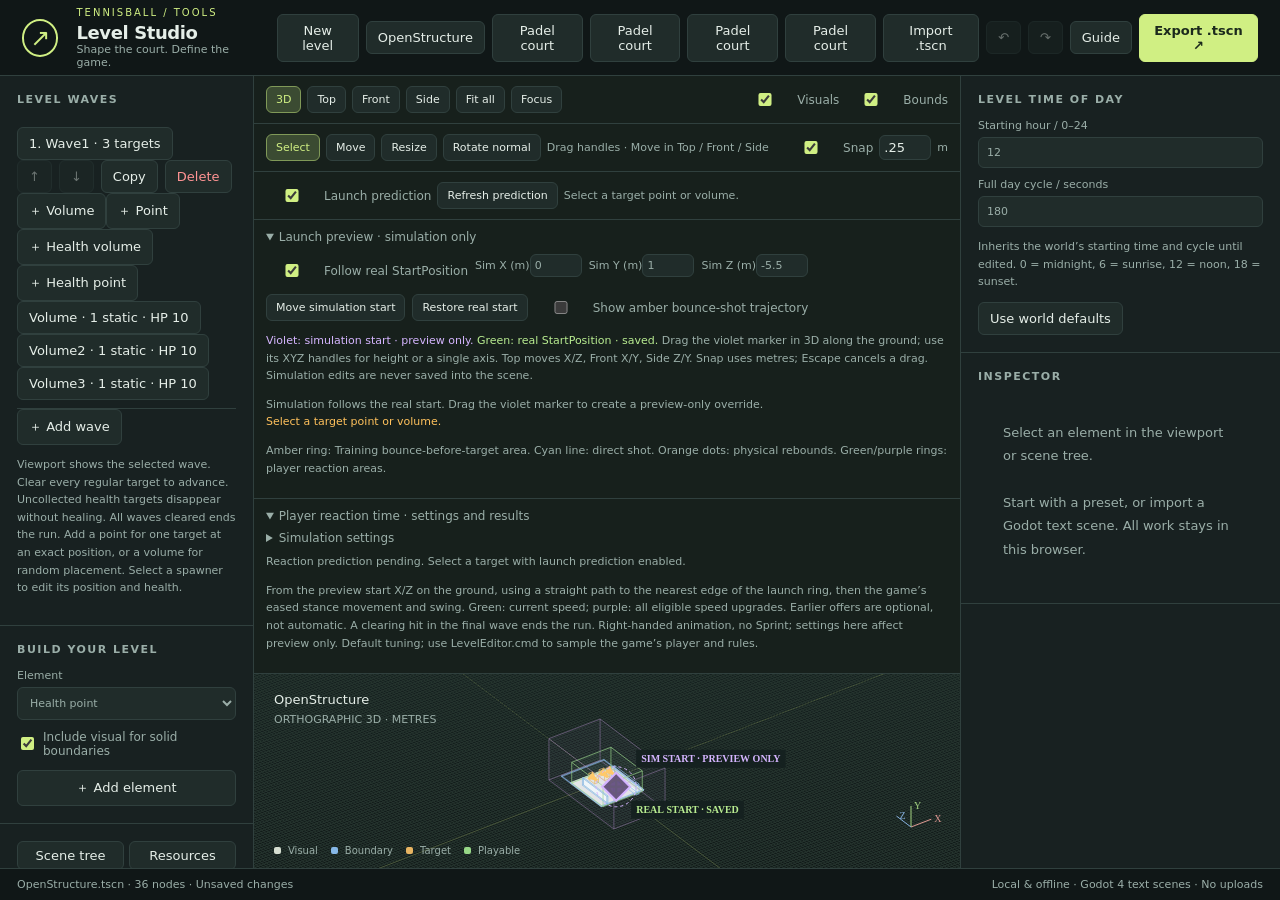
==== commit 498f9ab4: "Publish TennisBall browser build" ====
--- a/LevelEditor.html
+++ b/LevelEditor.html
@@ -8,6 +8,7 @@
 *{box-sizing:border-box}body{margin:0;background:var(--bg);color:var(--text)}button,input,select,textarea{font:inherit;color:inherit}button,select,input,textarea{background:#202c2a;border:1px solid var(--edge);border-radius:6px}button{padding:8px 11px;cursor:pointer}button:hover{border-color:#80958b;background:#2c3b35}button:disabled{opacity:.4;cursor:default}button:focus-visible,input:focus-visible,select:focus-visible,textarea:focus-visible{outline:2px solid var(--lime);outline-offset:2px}.primary{background:var(--lime);color:#1b291c;font-weight:650;border-color:var(--lime)}.primary:hover{background:#e0ffa1}header{height:76px;display:flex;align-items:center;gap:18px;padding:12px 22px;border-bottom:1px solid var(--edge)}.logo{height:38px;width:38px;border:2px solid var(--lime);border-radius:50%;display:grid;place-items:center;color:var(--lime);font-size:24px}h1{margin:0;font-size:18px;font-weight:600;letter-spacing:-.4px}.eyebrow{color:var(--lime);font-size:10px;letter-spacing:2px;text-transform:uppercase;margin-bottom:4px}.subtitle{color:var(--muted);font-size:11px}.actions{margin-left:auto;display:flex;gap:7px;align-items:center}.workspace{display:grid;grid-template-columns:254px minmax(300px,1fr) 320px;height:calc(100vh - 108px);min-height:530px}aside{background:var(--panel);overflow:auto}.left{border-right:1px solid var(--edge)}.right{border-left:1px solid var(--edge)}.section{padding:17px;border-bottom:1px solid var(--edge)}h2{font-size:11px;text-transform:uppercase;letter-spacing:1.5px;color:var(--muted);margin:0 0 13px}h3{font-size:13px;margin:0 0 12px}.row{display:flex;gap:7px;align-items:center}.row>*{min-width:0}.grow{flex:1}label{display:block;color:var(--muted);font-size:11px;margin-bottom:10px}input:not([type=checkbox]):not([type=color]),select,textarea{width:100%;padding:8px;margin-top:5px}input[type=color]{width:100%;height:34px;margin-top:5px;padding:2px}input[type=checkbox]{accent-color:var(--lime);vertical-align:middle}.check{display:flex;align-items:center;gap:6px;margin:0;font-size:12px}.triplet{display:grid;grid-template-columns:repeat(3,minmax(0,1fr));gap:7px}.triplet label{margin-bottom:6px}.small{font-size:11px;color:var(--muted);line-height:1.6}.notice{border-left:2px solid var(--warn);padding:8px 10px;background:#372f2444;font-size:11px;line-height:1.6;color:var(--warn)}.chip{display:inline-block;padding:3px 7px;background:#354329;border-radius:4px;color:var(--lime);font-size:10px}.tree{padding:5px 8px 16px}.node{display:block;text-align:left;width:100%;border:0;background:none;border-radius:5px;padding:7px 8px;white-space:nowrap;overflow:hidden;text-overflow:ellipsis;font-size:12px}.node.active{background:#34462f;color:var(--lime)}.node small{color:var(--muted);font-size:10px}.dot{display:inline-block;width:7px;height:7px;border-radius:2px;margin-right:7px}.center{position:relative;display:flex;flex-direction:column;overflow:hidden}.toolbar{display:flex;align-items:center;gap:6px;flex-wrap:wrap;padding:10px 12px;border-bottom:1px solid var(--edge);background:#18211de0}.toolbar button{padding:6px 9px;font-size:11px}.toolbar button.active{background:#3b4b32;border-color:#809958;color:var(--lime)}.toolbar select{width:auto;padding:4px;margin:0}.toolbar input{width:52px!important;padding:4px!important;margin:0!important}.viewport{position:relative;flex:1;min-height:200px}canvas{display:block;width:100%;height:100%;touch-action:none}.viewlabel{position:absolute;left:20px;top:18px;pointer-events:none}.viewlabel strong{font-size:13px;font-weight:500}.viewlabel div{margin-top:4px}.legend{position:absolute;bottom:18px;left:20px;display:flex;gap:13px;font-size:10px;color:var(--muted);pointer-events:none}.helpbar{padding:9px 15px;border-top:1px solid var(--edge);color:var(--muted);font-size:11px}.validation{max-height:140px;overflow:auto;padding:11px 15px;background:#18211e;border-top:1px solid var(--edge)}.issue{font-size:11px;line-height:1.7;color:var(--warn)}.issue.error{color:var(--red)}.issue.ok{color:var(--lime)}footer{height:32px;display:flex;align-items:center;justify-content:space-between;padding:0 17px;font-size:11px;border-top:1px solid var(--edge);color:var(--muted)}details{margin-top:12px}summary{cursor:pointer;color:var(--muted);font-size:12px}textarea{resize:vertical;font:11px Consolas,monospace;min-height:140px;tab-size:2;line-height:1.6}dialog{color:var(--text);background:var(--panel);border:1px solid var(--edge);border-radius:12px;max-width:700px;width:90vw;padding:24px;box-shadow:0 20px 100px #0009}dialog::backdrop{background:#0009}dialog h2{color:var(--lime);font-size:14px}dialog p,dialog li{line-height:1.7;color:#c5d2c8;font-size:13px}.dialogactions{display:flex;justify-content:flex-end;gap:8px;margin-top:20px}.danger{color:var(--red)}#toast{position:fixed;bottom:48px;left:50%;transform:translateX(-50%);padding:12px 20px;background:#d0ef83;color:#15210f;border-radius:8px;z-index:9;max-width:80vw;box-shadow:0 8px 40px #0006}#toast[hidden]{display:none}.tabs{display:flex;gap:5px}.tabs button{flex:1;padding:6px}.asset{display:block;width:100%;text-align:left;font-size:11px;margin-bottom:4px;overflow:hidden;text-overflow:ellipsis}.empty{padding:25px;color:var(--muted);line-height:1.8}.name{overflow-wrap:anywhere}#file{display:none}
 @media(max-width:1050px){.workspace{grid-template-columns:215px minmax(260px,1fr) 280px}header{padding:10px;gap:10px}.actions{gap:4px}.actions button{padding:7px}.subtitle{display:none}}
 @media(max-width:760px){header{height:auto;flex-wrap:wrap}.actions{margin-left:0;width:100%;flex-wrap:wrap}.workspace{height:auto;grid-template-columns:190px minmax(0,1fr)}.right{grid-column:1/-1}.center{height:600px}.left{max-height:600px}footer{height:auto;min-height:32px}}
+.rotation-controls{display:grid;gap:7px;margin:10px 0}.rotation-axis{display:grid;grid-template-columns:minmax(0,1fr) 44px 44px;gap:7px;align-items:center}.rotation-axis span{font-size:12px;color:var(--text)}.rotation-axis button{font-size:16px;padding:5px}.normal-readout{font-variant-numeric:tabular-nums}
 </style>
 </head>
 <body>
@@ -183,9 +184,9 @@
 function toast(s){$('toast').textContent=s;$('toast').hidden=false;clearTimeout(toast.timer);toast.timer=setTimeout(()=>$('toast').hidden=true,4500)}
 function dialog(title,body,buttons){$('modalBody').innerHTML='<h2>'+esc(title)+'</h2>'+body;$('modalActions').replaceChildren();for(const [label,fn,cls]of buttons){const b=document.createElement('button');b.textContent=label;b.className=cls||'';b.onclick=()=>{$('modal').close();fn?.()};$('modalActions').append(b)}$('modal').showModal()}
 function discardThen(fn){if(serialize(doc)!==savedText)dialog('Replace this scene?','<p>Your current edits have not been exported. Export first if you want to keep them.</p>',[['Cancel'],['Replace scene',fn,'danger']]);else fn()}
-function loadScene(text,file){const next=parse(text);undo.push(snapshot());redo=[];doc=next;selected=null;resetPreviewStart();previewTargetPath='';filename=file;savedText=text;if(!groupShapes('explicit_boundary').length)ensureWaves();refresh();fit();toast('Loaded '+file)}
+function loadScene(text,file){const next=parse(text);undo.push(snapshot());redo=[];doc=next;selected=null;resetPreviewStart();previewTargetPath='';filename=file;savedText=text;previewStartSelected=false;if(!groupShapes('explicit_boundary').length)ensureWaves();refresh();fit();toast('Loaded '+file)}
 function refresh(){renderWaves();renderTree();renderInspector();renderValidation();draw();$('undo').disabled=!undo.length;$('redo').disabled=!redo.length;$('sceneLabel').textContent=name(nodes()[0]);$('status').textContent=filename+' · '+nodes().length+' nodes · '+(serialize(doc)!==savedText?'Unsaved changes':'Ready')}
-function select(b){selected=b;renderWaves();renderTree();renderInspector();draw()}
+function select(b){previewStartSelected=false;selected=b;renderWaves();renderTree();renderInspector();draw()}
 function renderTree(){const root=$('tree');root.replaceChildren();const query=$('search').value.toLowerCase();let list=assetMode?doc.blocks.filter(b=>b.kind.includes('resource')):nodes();for(const b of list){if(!(name(b)+' '+groups(b)+' '+path(b)).toLowerCase().includes(query))continue;const el=document.createElement('button');el.className=(assetMode?'asset':'node')+(b===selected?' active':'');if(!assetMode)el.style.paddingLeft=(8+(path(b)==='.'?0:path(b).split('/').length)*11)+'px';el.innerHTML='<span class="dot" style="background:'+role(b)[2]+'"></span>'+esc(name(b))+(assetMode?'<br><small>'+esc(type(b))+'</small>':'');el.title=assetMode?type(b)+' '+name(b):path(b)+' · '+type(b);el.onclick=()=>select(b);root.append(el)}}
 function field(label,value,onChange,kind='text',opts={}){const wrap=document.createElement('label');wrap.textContent=label;const input=document.createElement('input');input.type=kind;if(kind==='checkbox'){input.checked=value===true||value==='true';wrap.className='check'}else input.value=value;Object.assign(input,opts);input.onchange=()=>onChange(kind==='checkbox'?input.checked:input.value);wrap.append(input);return wrap}
 function section(title){const el=document.createElement('div');el.className='section';if(title){const h=document.createElement('h2');h.textContent=title;el.append(h)}$('inspector').append(el);return el}
@@ -218,9 +219,14 @@
   triple(s,'Position / metres',m.slice(9), (i,v)=>{const a=local(b);a[9+i]=v;writeTransform(b,a)});
   const scales=[0,3,6].map(i=>Math.hypot(...m.slice(i,i+3)));
   triple(s,'Axis scale',scales,(i,v)=>{if(v<=0)throw Error('Scale must be positive. Use box size to resize collision geometry.');const a=local(b),len=Math.hypot(...a.slice(i*3,i*3+3));if(!len)throw Error('Zero basis: repair the Transform3D in advanced properties.');for(let j=0;j<3;j++)a[i*3+j]*=v/len;writeTransform(b,a)},{min:'.001'});
-  const rotate=document.createElement('div');rotate.className='row';const input=document.createElement('input');input.type='number';input.value='15';input.step='1';input.setAttribute('aria-label','Rotation increment in degrees');input.style.width='60px';rotate.append(input);
-  for(let i=0;i<3;i++)button(rotate,'↻ '+'XYZ'[i],()=>edit(()=>{const angle=num(input.value)*Math.PI/180,c=Math.cos(angle),s=Math.sin(angle),rot=i===0?[1,0,0,0,c,s,0,-s,c,0,0,0]:i===1?[c,0,-s,0,1,0,s,0,c,0,0,0]:[c,s,0,-s,c,0,0,0,1,0,0,0],a=local(b),p=a.slice(9);a.splice(9,3,0,0,0);const result=multiply(rot,a);result.splice(9,3,...p);writeTransform(b,result)}));
-  s.append(rotate);const note=document.createElement('div');note.className='small';note.textContent='Rotate by degrees around parent axes. Imported basis, rotation and scale are retained.';s.append(note);
+  s.append(field('Object rotation step / degrees',objectRotationDegrees,value=>{try{objectRotationDegrees=rotationStep(value);renderInspector()}catch(e){toast(e.message);renderInspector()}},'number',{min:'.01',max:'180',step:'.1',id:'objectRotationStep'}));
+  const rotate=document.createElement('div');rotate.className='rotation-controls';
+  for(let axis=0;axis<3;axis++){
+   const row=document.createElement('div');row.className='rotation-axis';const text=document.createElement('span');text.textContent='Rotate · '+'XYZ'[axis];row.append(text);
+   for(const sign of [-1,1]){const control=button(row,sign<0?'−':'+',()=>edit(()=>rotateObject(b,axis,sign*objectRotationDegrees)));control.setAttribute('aria-label',(sign<0?'Decrease ':'Increase ')+'object rotation '+'XYZ'[axis])}
+   rotate.append(row);
+  }
+  s.append(rotate);const note=document.createElement('div');note.className='small';note.textContent='Rotate around parent axes. Position and axis scale are retained.';s.append(note);
  }
  const g=geom(b);
  if(g){const s=section(t==='MeshInstance3D'?'Visual geometry':'Collision geometry');triple(s,'Box size / metres',g.size,(i,v)=>{if(v<=0)throw Error('Box dimensions must be positive.');const r=privateResource(b,g.key),size=geom(b).size;size[i]=v;set(r,'size',vec(size))},{min:'.001'});
@@ -313,11 +319,22 @@
  s.append(field('Health per target',get(v,'metadata/wave_target_health','10'),x=>edit(()=>{const n=num(x);if(n<=0)throw Error('Health must be positive.');set(v,'metadata/wave_target_health',fmt(n))}),'number',{min:'.001',step:'1'}));
  if(isHealthTarget(v))s.append(field('Health restored',get(v,'metadata/wave_target_heal_amount','10'),x=>edit(()=>{const n=num(x);if(!Number.isInteger(n)||n<1||n>1000000)throw Error('Health restored must be an integer from 1 to 1000000.');set(v,'metadata/wave_target_heal_amount',String(n))}),'number',{min:'1',max:'1000000',step:'1'}));
  const normalSection=section('Target normal');
- const readout=document.createElement('p');readout.className='small';
- try{const worldNormal=unit(vectorMul(world(v),targetNormal(v)));readout.textContent='World direction: '+worldNormal.map(x=>+x.toFixed(3)).join(', ')}catch(e){readout.textContent=e.message+' Use Reset normal to repair it.'}
+ const readout=document.createElement('p');readout.className='small normal-readout';
+ try{const worldNormal=unit(vectorMul(world(v),targetNormal(v)));readout.textContent='World direction: '+worldNormal.map(x=>+x.toFixed(4)).join(', ')}catch(e){readout.textContent=e.message+' Use Reset normal to repair it.'}
  normalSection.append(readout);
+ normalSection.append(field('Normal rotation step / degrees',normalStepDegrees,value=>{try{normalStepDegrees=rotationStep(value);renderInspector()}catch(e){toast(e.message);renderInspector()}},'number',{min:'.01',max:'180',step:'.1',id:'normalRotationStep'}));
+ const controls=document.createElement('div');controls.className='rotation-controls';
+ for(const [axis,label] of ['Pitch · X','Yaw · Y','Roll · Z'].entries()){
+  const row=document.createElement('div');row.className='rotation-axis';const text=document.createElement('span');text.textContent=label;row.append(text);
+  for(const sign of [-1,1]){const b=button(row,sign<0?'−':'+',()=>edit(()=>rotateTargetNormal(v,axis,sign*normalStepDegrees)));b.setAttribute('aria-label',(sign<0?'Decrease ':'Increase ')+'normal '+['pitch','yaw','roll'][axis]);b.title=(sign<0?'Decrease ':'Increase ')+label+' by '+normalStepDegrees+'°'}
+  controls.append(row);
+ }
+ normalSection.append(controls);
  button(normalSection,'Rotate normal in viewport',()=>setMode('normal'));
- const note=document.createElement('p');note.className='small';note.textContent='Drag the ring to rotate around the view axis. Use Top for yaw, Side for pitch, or Front for roll. Snap uses 15° steps. The arrow points along the target face normal.';normalSection.append(note);
+ const note=document.createElement('p');note.className='small';note.textContent='Buttons rotate about world axes. Drag the ring in Top for yaw, Side for pitch, or Front for roll. Snap uses the degree step above; hold Shift to drag ten times more finely. Only the facing direction changes.';normalSection.append(note);
+ const advanced=document.createElement('details'),summary=document.createElement('summary');summary.textContent='Local direction · XYZ';advanced.append(summary);
+ try{triple(advanced,'Unit direction relative to target',targetNormal(v),(i,value)=>{const n=targetNormal(v);n[i]=value;set(v,'metadata/wave_target_normal',vec(unit(n)))},{step:'.01'})}catch{}
+ normalSection.append(advanced);
  button(normalSection,'Reset normal (local −Z)',()=>edit(()=>set(v,'metadata/wave_target_normal',null)));
  const label=document.createElement('label');label.textContent='Target type';const pick=document.createElement('select');for(const t of (isWavePoint(v)?['static','health']:['static','moving','health'])){const o=document.createElement('option');o.value=t;o.textContent=t==='health'?'Health':t==='static'?'Static':'Moving';pick.append(o)}pick.value=unquote(get(v,'metadata/wave_target_type',quote('static')));pick.onchange=()=>edit(()=>set(v,'metadata/wave_target_type',quote(pick.value)));label.append(pick);s.append(label);
 }
@@ -355,6 +372,7 @@
 // the grid, picking, focus and bounds validation share the same world geometry.
 const canvas=$('canvas'),ctx=canvas.getContext('2d');
 let camera={view:'orbit',yaw:.62,pitch:.57,zoom:23,pan:[0,0],target:[0,1,-2]},mode='select',hits=[],handles=[],pointer=null,width=700,height=650;
+let normalStepDegrees=1,objectRotationDegrees=15,previewStartSelected=false;
 // Geometry goes to the service; flight and bounce calculations run in TennisBall.dll.
 let prediction=null,previewKey='',previewTimer=null,previewVersion=0,previewTargetPath='';
 // Snapshot of EditorReactionRunner's imported practice-net geometry for offline editing.
@@ -362,10 +380,10 @@
 let playerTuning={},reactionEdited=false;
 const startPanel=document.createElement('div');startPanel.className='toolbar';
 startPanel.innerHTML='<details open style="width:100%;margin:0"><summary>Launch preview · simulation only</summary><div class="row" style="flex-wrap:wrap;margin-top:10px">'+
- '<label class="check"><input id="previewUseMarker" type="checkbox" checked> Use StartPosition</label>'+
- ['X','Y','Z'].map(axis=>'<label>Start '+axis+' (m)<input id="previewStart'+axis+'" type="number" step=".1" value="0"></label>').join('')+
- '<button id="previewRestoreStart">Restore StartPosition</button><label class="check"><input id="previewAmberPath" type="checkbox"> Show amber bounce-shot trajectory</label></div>'+
- '<p class="small">Start XYZ changes both direct and amber simulations only; it never moves or saves StartPosition. Reaction travel starts at this X/Z on the ground. The authored StartPosition still determines the home court half.</p>'+
+ '<label class="check"><input id="previewUseMarker" type="checkbox" checked> Follow real StartPosition</label>'+
+ ['X','Y','Z'].map(axis=>'<label>Sim '+axis+' (m)<input id="previewStart'+axis+'" type="number" step=".1" value="0"></label>').join('')+
+ '<button id="previewMoveStart">Move simulation start</button><button id="previewRestoreStart">Restore real start</button><label class="check"><input id="previewAmberPath" type="checkbox"> Show amber bounce-shot trajectory</label></div>'+
+ '<p class="small"><span style="color:#d5b5ff">Violet: simulation start · preview only.</span> <span style="color:#b9ed91">Green: real StartPosition · saved.</span> Drag the violet marker in 3D along the ground; use its XYZ handles for height or a single axis. Top moves X/Z, Front X/Y, Side Z/Y. Snap uses metres; Escape cancels a drag. Simulation edits are never saved into the scene.</p><div id="previewOriginStatus" class="small" role="status"></div>'+
  '<div id="amberStatus" role="status" class="small" style="color:#ffc15c">Select a target to preview its amber ground area.</div>'+
  '<p class="small">Amber ring: Training bounce-before-target area. Cyan line: direct shot. Orange dots: physical rebounds. Green/purple rings: player reaction areas.</p></details>';
 canvas.closest('.center').insertBefore(startPanel,canvas.closest('.viewport'));
@@ -379,6 +397,7 @@
 for(const axis of ['X','Y','Z'])$('previewStart'+axis).oninput=()=>{$('previewUseMarker').checked=false;invalidatePreview()};
 $('previewUseMarker').onchange=()=>invalidatePreview();
 $('previewRestoreStart').onclick=()=>{resetPreviewStart();invalidatePreview()};
+$('previewMoveStart').onclick=()=>{previewStartSelected=true;draw();fit(true)};
 $('previewAmberPath').onchange=()=>draw();
 const reactionPanel=document.createElement('div');reactionPanel.className='toolbar';
 reactionPanel.innerHTML='<details open style="width:100%;margin:0"><summary>Player reaction time · settings and results</summary><details style="margin:8px 0"><summary>Simulation settings</summary><div class="row" style="flex-wrap:wrap;margin-top:10px">'+
@@ -521,6 +540,47 @@
 }
 $('previewOn').onchange=()=>draw();$('previewRetry').onclick=()=>{previewKey='';draw()};
 
+function simulationOrigin(){const marker=nodes().find(n=>groups(n).includes('start_position'));return marker?{marker,real:world(marker).slice(9),position:previewStart(marker)}:null}
+function previewOriginSnapshot(){return {linked:$('previewUseMarker').checked,values:['X','Y','Z'].map(axis=>$('previewStart'+axis).value)}}
+function restorePreviewOrigin(state){$('previewUseMarker').checked=state.linked;for(const [i,axis] of ['X','Y','Z'].entries())$('previewStart'+axis).value=state.values[i];invalidatePreview()}
+function movePreviewOrigin(position){$('previewUseMarker').checked=false;for(const [i,axis] of ['X','Y','Z'].entries())$('previewStart'+axis).value=fmt(position[i]);invalidatePreview()}
+function simulationDragDelta(start,p,viewAxes,zoom,view){
+ const dx=(p[0]-start[0])/zoom,dy=-(p[1]-start[1])/zoom;
+ if(view!=='orbit')return [0,1,2].map(i=>viewAxes[0][i]*dx+viewAxes[1][i]*dy);
+ const det=viewAxes[0][0]*viewAxes[1][2]-viewAxes[0][2]*viewAxes[1][0];
+ if(Math.abs(det)<.05)throw Error('Use Top view or an axis handle when the ground is edge-on.');
+ return [(dx*viewAxes[1][2]-viewAxes[0][2]*dy)/det,0,(viewAxes[0][0]*dy-dx*viewAxes[1][0])/det];
+}
+function drawSimulationStart(){
+ const status=$('previewOriginStatus'),move=$('previewMoveStart');
+ try{
+  const origin=simulationOrigin();move.disabled=!origin;move.classList.toggle('active',previewStartSelected);
+  if(!origin){status.textContent='Add a real StartPosition to locate the simulation start.';return}
+  const p=project(origin.position),r=project(origin.real),ground=project([origin.position[0],0,origin.position[2]]),color='#d5b5ff';
+  status.textContent=$('previewUseMarker').checked?'Simulation follows the real start. Drag the violet marker to create a preview-only override.':'Independent simulation override · real StartPosition and exported scene are unchanged.';
+  const line=(a,b,stroke,width=1)=>{ctx.beginPath();ctx.moveTo(a[0],a[1]);ctx.lineTo(b[0],b[1]);ctx.strokeStyle=stroke;ctx.lineWidth=width;ctx.stroke()};
+  if(Math.hypot(p[0]-r[0],p[1]-r[1])>1){ctx.setLineDash([4,5]);line(r,p,'#ac96cb88');ctx.setLineDash([])}
+  ctx.setLineDash([3,4]);line(ground,p,color+'88');ctx.beginPath();ctx.ellipse(ground[0],ground[1],9,4,0,0,Math.PI*2);ctx.strokeStyle=color;ctx.stroke();ctx.setLineDash([]);
+  // Real start is shown even with Bounds hidden, but this annotation adds no drag handle.
+  ctx.strokeStyle='#b9ed91';ctx.lineWidth=2;ctx.beginPath();ctx.moveTo(r[0]-9,r[1]);ctx.lineTo(r[0]+9,r[1]);ctx.moveTo(r[0],r[1]-9);ctx.lineTo(r[0],r[1]+9);ctx.stroke();
+  const label=(text,x,y,ink)=>{ctx.font='bold 10px Segoe UI';const w=ctx.measureText(text).width;x=Math.max(6,Math.min(width-w-6,x));y=Math.max(16,Math.min(height-8,y));ctx.fillStyle='#15201ff0';ctx.fillRect(x-5,y-12,w+10,18);ctx.fillStyle=ink;ctx.fillText(text,x,y)};
+  label('REAL START · SAVED',r[0]+20,r[1]+26,'#b9ed91');
+  polygon([[p[0],p[1]-14],[p[0]+14,p[1]],[p[0],p[1]+14],[p[0]-14,p[1]]],'#594277dd',color,previewStartSelected?3:2);
+  ctx.setLineDash([3,3]);ctx.beginPath();ctx.arc(p[0],p[1],20,0,Math.PI*2);ctx.strokeStyle=color;ctx.lineWidth=1;ctx.stroke();ctx.setLineDash([]);
+  label('SIM START · PREVIEW ONLY',p[0]+25,p[1]-(previewStartSelected?88:25),color);
+  const editingReal=mode==='move'&&selected===origin.marker&&!previewStartSelected&&Math.hypot(p[0]-r[0],p[1]-r[1])<20;
+  if(!editingReal)handles.push({kind:'previewFree',p,origin:origin.position});
+  if(previewStartSelected){
+   const colors=['#f4b6c9','#d5b5ff','#a7cff5'];
+   for(let axis=0;axis<3;axis++){
+    const worldPoint=origin.position.slice();worldPoint[axis]+=1;const q=project(worldPoint),dir=[q[0]-p[0],q[1]-p[1]],length=Math.hypot(...dir);if(length/Math.max(camera.zoom,1e-9)<.1)continue;
+    const end=[p[0]+dir[0]/length*58,p[1]+dir[1]/length*58];line(p,end,colors[axis],2);
+    ctx.fillStyle='#202c2a';ctx.fillRect(end[0]-6,end[1]-6,12,12);ctx.strokeStyle=colors[axis];ctx.lineWidth=2;ctx.strokeRect(end[0]-6,end[1]-6,12,12);
+    label('SIM '+'XYZ'[axis],end[0]+10,end[1]-8,colors[axis]);handles.push({kind:'previewAxis',p:end,axis,dir,origin:origin.position});
+   }
+  }
+ }catch(e){move.disabled=true;status.textContent='Simulation start: '+e.message}
+}
 function importedNetVisuals(){
  if(!$('visuals').checked)return [];
  const model=playerTuning.calibrated?playerTuning.netModel:embeddedNetModel;
@@ -574,11 +634,12 @@
   for(const [a,z]of edges){ctx.beginPath();ctx.moveTo(pts[a][0],pts[a][1]);ctx.lineTo(pts[z][0],pts[z][1]);ctx.strokeStyle=chosen?'#e3ff9a':visual?'#d3e0cc65':color+(r[0]==='escape_volume'?'65':'ab');ctx.lineWidth=chosen?2:1;ctx.stroke()}ctx.setLineDash([]);
   for(const f of sorted){const xs=f.pts.map(p=>p[0]),ys=f.pts.map(p=>p[1]);hits.push({b,points:f.pts,area:(Math.max(...xs)-Math.min(...xs))*(Math.max(...ys)-Math.min(...ys))})}
  }
- if(chosen||type(b)==='Marker3D'){ctx.font='11px Segoe UI';const label=name(b);const tw=ctx.measureText(label).width;ctx.fillStyle='#152117ee';ctx.fillRect(origin[0]+11,origin[1]-21,tw+12,20);ctx.fillStyle='#e4f4cc';ctx.fillText(label,origin[0]+17,origin[1]-7)}
+ if((chosen||type(b)==='Marker3D')&&!groups(b).includes('start_position')){ctx.font='11px Segoe UI';const label=groups(b).includes('start_position')?'':name(b);const tw=ctx.measureText(label).width;ctx.fillStyle='#152117ee';ctx.fillRect(origin[0]+11,origin[1]-21,tw+12,20);ctx.fillStyle='#e4f4cc';ctx.fillText(label,origin[0]+17,origin[1]-7)}
  }}
  drawImportedNets();
  drawPrediction();
  drawEditingHandles(objects);
+ drawSimulationStart();
  // Small orientation compass.
  const base=[width-49,height-47],cols=['#df9892','#a4d381','#84aedc'];
  ctx.font='10px Segoe UI';[0,1,2].forEach(i=>{const dx=axesNow[0][i]*25,dy=-axesNow[1][i]*25;ctx.strokeStyle=cols[i];ctx.beginPath();ctx.moveTo(...base);ctx.lineTo(base[0]+dx,base[1]+dy);ctx.stroke();ctx.fillStyle=cols[i];ctx.fillText('XYZ'[i],base[0]+dx+3,base[1]+dy+3)});
@@ -586,6 +647,9 @@
 
 function unit(v){const len=Math.hypot(...v);if(!Number.isFinite(len)||len<1e-9)throw Error('Target normal must be finite and nonzero.');return v.map(x=>x/len)}
 function targetNormal(v){const raw=get(v,'metadata/wave_target_normal','Vector3(0, 0, -1)');if(!/^Vector3\(/.test(raw))throw Error('Target normal must be a Vector3.');return unit(numbers(raw,3,[NaN,NaN,NaN]))}
+function rotationStep(value){const degrees=num(value);if(degrees<.01||degrees>180)throw Error('Use a rotation step from 0.01° to 180°.');return degrees}
+function rotateTargetNormal(v,axis,degrees){const basis=[0,0,0];basis[axis]=1;const m=world(v),n=unit(vectorMul(m,targetNormal(v))),rotated=rotateVector(n,basis,degrees*Math.PI/180);set(v,'metadata/wave_target_normal',vec(unit(inverseVector(m,rotated))))}
+function rotateObject(b,axis,degrees){const angle=degrees*Math.PI/180,c=Math.cos(angle),s=Math.sin(angle),rot=axis===0?[1,0,0,0,c,s,0,-s,c,0,0,0]:axis===1?[c,0,-s,0,1,0,s,0,c,0,0,0]:[c,s,0,-s,c,0,0,0,1,0,0,0],a=local(b),p=a.slice(9);a.splice(9,3,0,0,0);const result=multiply(rot,a);result.splice(9,3,...p);writeTransform(b,result)}
 function resizeNode(){if(selected?.kind!=='node')return null;if(geom(selected))return selected;const shapes=descendants(selected).filter(b=>type(b)==='CollisionShape3D'&&geom(b));return shapes.length===1?shapes[0]:null}
 function normalOwner(){return selected?.kind==='node'?waveVolumeOwner(selected):null}
 function setMode(value){finishPointer();mode=value;for(const key of ['select','move','resize','normal'])$(key+'Mode').classList.toggle('active',key===value);draw();if(value==='move'&&camera.view==='orbit')toast('Choose Top, Front or Side to drag elements.');if(value==='resize'&&!resizeNode())toast('Select a box or an area with one box to resize.');if(value==='normal'&&!normalOwner())toast('Select a wave target point or volume to rotate its normal.')}
@@ -609,12 +673,13 @@
 function rotateVector(v,axis,angle){const c=Math.cos(angle),s=Math.sin(angle),dot=v.reduce((n,x,i)=>n+x*axis[i],0),cross=[axis[1]*v[2]-axis[2]*v[1],axis[2]*v[0]-axis[0]*v[2],axis[0]*v[1]-axis[1]*v[0]];return v.map((x,i)=>x*c+cross[i]*s+axis[i]*dot*(1-c))}
 
 function visualColor(b){const mat=materialFor(b),col=numbers(get(mat,type(mat)==='ShaderMaterial'?'shader_parameter/albedo':'albedo_color'),4,[.72,.79,.7,1]);return '#'+col.slice(0,3).map(c=>Math.round(Math.max(0,Math.min(1,c))*255).toString(16).padStart(2,'0')).join('')}
-function fit(focus=false){try{let bs=focus&&selected?.kind==='node'?descendants(selected).filter(b=>geom(b)||type(b)==='Marker3D'):drawable();const netPoints=importedNetVisuals().filter(v=>!focus||selected?.kind!=='node'||descendants(selected).includes(v.b)).flatMap(v=>v.corners);if(!bs.length&&!netPoints.length)return;const allPoints=[...bs.flatMap(corners),...netPoints],box={min:[0,1,2].map(i=>Math.min(...allPoints.map(p=>p[i]))),max:[0,1,2].map(i=>Math.max(...allPoints.map(p=>p[i])))};camera.target=box.min.map((x,i)=>(x+box.max[i])/2);camera.pan=[0,0];camera.zoom=1;const pts=allPoints.map(project),xs=pts.map(p=>p[0]),ys=pts.map(p=>p[1]);camera.zoom=Math.min((width-90)/Math.max(1,Math.max(...xs)-Math.min(...xs)),(height-90)/Math.max(1,Math.max(...ys)-Math.min(...ys)));camera.zoom=Math.max(1,Math.min(250,camera.zoom));draw()}catch(e){toast(e.message)}}
+function fit(focus=false){try{let origin;try{origin=simulationOrigin()}catch{}if(focus&&previewStartSelected&&origin){camera.target=origin.position.slice();camera.pan=[0,0];camera.zoom=Math.max(10,Math.min(100,(height-100)/4));draw();return}let bs=focus&&selected?.kind==='node'?descendants(selected).filter(b=>geom(b)||type(b)==='Marker3D'):drawable();const netPoints=importedNetVisuals().filter(v=>!focus||selected?.kind!=='node'||descendants(selected).includes(v.b)).flatMap(v=>v.corners);if(!bs.length&&!netPoints.length&&(!origin||focus))return;const allPoints=[...bs.flatMap(corners),...netPoints,...(!focus&&origin?[origin.position,origin.real]:[])],box={min:[0,1,2].map(i=>Math.min(...allPoints.map(p=>p[i]))),max:[0,1,2].map(i=>Math.max(...allPoints.map(p=>p[i])))};camera.target=box.min.map((x,i)=>(x+box.max[i])/2);camera.pan=[0,0];camera.zoom=1;const pts=allPoints.map(project),xs=pts.map(p=>p[0]),ys=pts.map(p=>p[1]);camera.zoom=Math.min((width-90)/Math.max(1,Math.max(...xs)-Math.min(...xs)),(height-90)/Math.max(1,Math.max(...ys)-Math.min(...ys)));camera.zoom=Math.max(1,Math.min(250,camera.zoom));draw()}catch(e){toast(e.message)}}
 function inside(p,poly,tolerance=0){let on=false;for(let i=0,j=poly.length-1;i<poly.length;j=i++){let a=poly[i],b=poly[j];if((a[1]>p[1])!==(b[1]>p[1])&&p[0]<(b[0]-a[0])*(p[1]-a[1])/(b[1]-a[1])+a[0])on=!on}if(on)return true;if(tolerance>0)for(let i=0;i<poly.length;i++){const a=poly[i],b=poly[(i+1)%poly.length],dx=b[0]-a[0],dy=b[1]-a[1],length=dx*dx+dy*dy,t=length?Math.max(0,Math.min(1,((p[0]-a[0])*dx+(p[1]-a[1])*dy)/length)):0;if(Math.hypot(p[0]-a[0]-t*dx,p[1]-a[1]-t*dy)<=tolerance)return true}return false}
 canvas.oncontextmenu=e=>e.preventDefault();
 canvas.onpointerdown=e=>{
  if(pointer)return;const rect=canvas.getBoundingClientRect(),p=[e.clientX-rect.left,e.clientY-rect.top];
  const handle=e.button===0?hitHandle(p):null;
+ if(handle?.kind.startsWith('preview')){previewStartSelected=true;pointer={id:e.pointerId,start:p,last:p,button:0,handle,previewBefore:previewOriginSnapshot(),origin:handle.origin.slice(),viewAxes:axes(),zoom:camera.zoom,view:camera.view};canvas.setPointerCapture(e.pointerId);draw();return}
  if(handle){pointer={id:e.pointerId,start:p,last:p,button:0,b:handle.b,before:snapshot(),handle,m:world(handle.b),size:geom(handle.b)?.size,normal:handle.kind==='normal'?unit(vectorMul(world(handle.b),targetNormal(handle.b))):null};canvas.setPointerCapture(e.pointerId);return}
  const matches=hits.filter(h=>inside(p,h.points,h.tolerance)).sort((a,b)=>a.area-b.area),picked=matches[0]?.b;
  if(e.button===0){if(!(mode==='move'&&selected&&descendants(selected).includes(picked)))select(picked||null)}
@@ -625,6 +690,21 @@
  if(!pointer){const rect=canvas.getBoundingClientRect();canvas.style.cursor=hitHandle([e.clientX-rect.left,e.clientY-rect.top])?'grab':'default';return}if(pointer.id!==e.pointerId)return;
  const rect=canvas.getBoundingClientRect(),p=[e.clientX-rect.left,e.clientY-rect.top],dx=p[0]-pointer.last[0],dy=p[1]-pointer.last[1];pointer.last=p;
  if(pointer.button===2||pointer.button===1){if(camera.view==='orbit'&&!e.shiftKey&&pointer.button===2){camera.yaw+=dx*.008;camera.pitch=Math.max(-1.45,Math.min(1.45,camera.pitch+dy*.008))}else{camera.pan[0]+=dx;camera.pan[1]+=dy}draw();return}
+ if(pointer.previewBefore){
+  if(Math.hypot(p[0]-pointer.start[0],p[1]-pointer.start[1])<2&&!pointer.changed)return;
+  try{
+   const h=pointer.handle,next=pointer.origin.slice(),snap=+$('snap').value;
+   if(h.kind==='previewAxis'){
+    next[h.axis]+=((p[0]-pointer.start[0])*h.dir[0]+(p[1]-pointer.start[1])*h.dir[1])/(h.dir[0]**2+h.dir[1]**2);
+    if($('snapOn').checked&&snap>0)next[h.axis]=Math.round(next[h.axis]/snap)*snap;
+   }else{
+    const delta=simulationDragDelta(pointer.start,p,pointer.viewAxes,pointer.zoom,pointer.view);
+    for(let i=0;i<3;i++)if(Math.abs(delta[i])>1e-10){next[i]+=delta[i];if($('snapOn').checked&&snap>0)next[i]=Math.round(next[i]/snap)*snap}
+   }
+   if(next.some((x,i)=>Math.abs(x-pointer.origin[i])>1e-9)||pointer.changed){movePreviewOrigin(next);pointer.changed=true}
+  }catch(e){toast(e.message);cancelPointer()}
+  return;
+ }
  if(pointer.handle){
   try{const h=pointer.handle;
    if(h.kind==='resize'){
@@ -633,7 +713,9 @@
     if(size.some((x,i)=>Math.abs(x-geom(h.b).size[i])>1e-9)){pointer.resource??=privateResource(h.b,geom(h.b).key);set(pointer.resource,'size',vec(size))}
    }else{
     const center=h.center;let angle=Math.atan2(p[1]-center[1],p[0]-center[0])-Math.atan2(pointer.start[1]-center[1],pointer.start[0]-center[0]);
-    if($('snapOn').checked)angle=Math.round(angle/(Math.PI/12))*Math.PI/12;
+    const precision=e.shiftKey ? .1 : 1;if(e.shiftKey)angle*=precision;
+    const angularStep=normalStepDegrees*Math.PI/180*precision;
+    if($('snapOn').checked)angle=Math.round(angle/angularStep)*angularStep;
     if(Math.abs(angle)>1e-9||pointer.changed){const a=axes(),rotationAxis=[a[0][1]*a[1][2]-a[0][2]*a[1][1],a[0][2]*a[1][0]-a[0][0]*a[1][2],a[0][0]*a[1][1]-a[0][1]*a[1][0]],n=rotateVector(pointer.normal,rotationAxis,-angle);set(h.b,'metadata/wave_target_normal',vec(unit(inverseVector(pointer.m,n))));pointer.changed=true}
    }
    renderInspector();draw();
@@ -647,8 +729,8 @@
  }catch(e){toast(e.message);finishPointer()}
  }
 };
-function finishPointer(){if(!pointer)return;if(pointer.b&&serialize(doc)!==pointer.before.text){undo.push(pointer.before);redo=[];refresh()}pointer=null}
-function cancelPointer(){if(!pointer)return;const before=pointer.before;pointer=null;restore(before)}
+function finishPointer(){if(!pointer)return;if(pointer.previewBefore){pointer=null;draw();return}if(pointer.b&&serialize(doc)!==pointer.before.text){undo.push(pointer.before);redo=[];refresh()}pointer=null}
+function cancelPointer(){if(!pointer)return;if(pointer.previewBefore){const before=pointer.previewBefore;pointer=null;restorePreviewOrigin(before);return}const before=pointer.before;pointer=null;restore(before)}
 canvas.onpointerup=finishPointer;canvas.onpointercancel=cancelPointer;canvas.onlostpointercapture=finishPointer;
 canvas.addEventListener('wheel',e=>{e.preventDefault();camera.zoom=Math.max(.5,Math.min(500,camera.zoom*Math.exp(-e.deltaY*.001)));draw()},{passive:false});
 for(const b of document.querySelectorAll('[data-view]'))b.onclick=()=>{camera.view=b.dataset.view;document.querySelectorAll('[data-view]').forEach(x=>x.classList.toggle('active',x===b));$('viewLabel').textContent=(camera.view==='orbit'?'ORTHOGRAPHIC 3D':camera.view.toUpperCase())+' · METRES';draw()};
@@ -693,7 +775,7 @@
 $('export').onclick=()=>{try{exportScene()}catch(e){toast('Export failed: '+e.message)}};
 $('help').onclick=()=>dialog('Your court, from blockout to Godot',
  '<p><b>1. Start.</b> New level creates a complete basic structure with built-in box visuals. OpenStructure restores the embedded project reference. Padel court opens the embedded copy of Scenes/Courts/PadelCourt.tscn. Import that saved file to load your latest edits. Edit its boxes, markers, materials and surface responses, then export and assign the saved scene to GameplayManager’s PadelCourtScene export in Godot. Sync-PadelTemplate.ps1 updates the embedded copy from the saved file; -Regenerate deliberately replaces it from PadelCourt.cs.</p>'+
- '<p><b>2. Shape.</b> Select meshes or bounds in the tree or viewport. Edit local position, box size, scale, colour and rotation. Right-drag orbits in 3D; Shift + right-drag pans. Resize mode shows axis handles: drag a face handle to resize symmetrically about the box center, with optional grid snapping. Rotate normal shows a draggable ring and the target-facing arrow. Switch views to rotate about different axes. Move mode drags on Top (XZ), Front (XY) or Side (ZY), with optional grid snapping.</p>'+
+ '<p><b>2. Shape.</b> Select meshes or bounds in the tree or viewport. Edit local position, box size, scale, colour and rotation. Right-drag orbits in 3D; Shift + right-drag pans. Resize mode shows axis handles: drag a face handle to resize symmetrically about the box center, with optional grid snapping. Rotate normal shows a draggable ring and the target-facing arrow. Use the normal degree step and paired decrease/increase axis buttons for precise changes. Hold Shift for ten-times finer dragging. Switch views to rotate about different axes. Move mode drags on Top (XZ), Front (XY) or Side (ZY), with optional grid snapping. The violet simulation-start marker is a separate preview control: drag its centre or XYZ handles without changing the green saved StartPosition.</p>'+
  '<p><b>Launch prediction and reaction time.</b> Start ScriptTools/LevelEditor.cmd and open the displayed local address. The launcher samples player speed, ability limits, return rules and racket contact offsets from the actual game scene through headless Godot. Select a target to preview a perfect standard tap from StartPosition using the selected wave flight range. Cyan shows the flight; amber dots mark bounces. Green and purple rings show the valid launch area at current speed and with all eligible earlier speed upgrades. The C# game DLL selects the catch point. Reaction margin is the time from target impact to ball contact minus travel to the nearest ring edge, eased movement into the contact stance, and swing wind-up. A negative margin means that route cannot be completed after reacting to the hit. Expand Simulation settings to change current speed, score/cap, upgrade step, speed gain, return event and launch radius. Check “Hit clears this wave” only when this hit destroys the last regular target; an offered speed upgrade then applies to the return budget, while the existing catch candidate is retained. Clearing the final wave ends the run. Upgrade-choice pauses do not consume game time. The launcher runs a snapshot so builds can continue while it is open; restart after rebuilding to load new tuning. The movement budget assumes a clear straight route from StartPosition, right-handed animation and no Sprint. Volumes use one representative target at their center; moving targets are stationary approximations. Default ball tuning and target prefab sizes are used. Timing error and navigation obstacles are not simulated. Editing and export still work when opened directly as a file.</p>'+
  '<p><b>3. Define behaviour.</b> Presets apply the exact groups used by BoundaryShapePaths.cs. Ground, two side-wall shapes, playable/escape volumes and a start marker are required. Use Level waves to add, duplicate, delete and reorder waves. Each wave owns point markers or box volumes. Points spawn one static target centered at their exact world position with configurable health. Volumes have a target count, static/moving/health type and health. Health points and volumes spawn healing targets; Health restored sets the amount restored when destroyed, capped by the player’s maximum health. Health per target controls damage required to destroy the target. Targets spawn inside these volumes; moving targets patrol within them. Every regular target in a wave must be destroyed before the next begins. Health targets are optional: any left uncollected are removed without healing when the wave clears. A wave containing only health targets advances immediately. Enable “Offer ability upgrade after this wave” to pause for one player-selected ability improvement before continuing (including after the final wave). The rally and ability scores are retained between waves. XP and automatic leveling are not used. An empty wave list completes immediately; individual empty waves are invalid. Old levels open as one finite wave with one static target per enabled target area.</p>'+
  '<p><b>4. Keep visuals and bounds deliberate.</b> The game uses its own box-based physics. Area3D layer/mask 0 and monitoring off are normal. Visuals and collision boxes can differ. “Create matching visual” or “Match size & world transform” copies geometry explicitly. Select an area to move or duplicate both together.</p>'+
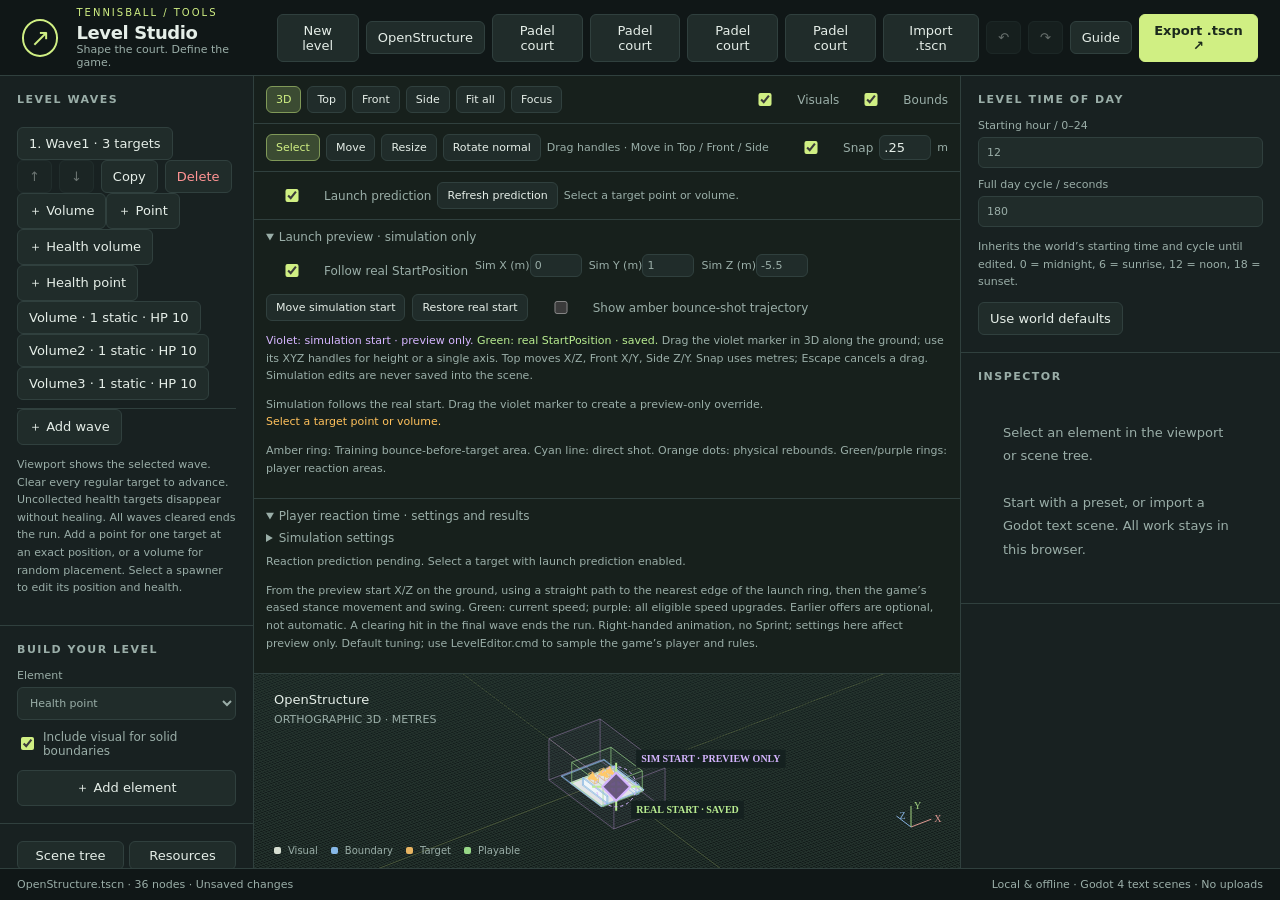
==== commit 92a7ed24: "Publish TennisBall browser build" ====
--- a/LevelEditor.html
+++ b/LevelEditor.html
@@ -562,7 +562,7 @@
   if(Math.hypot(p[0]-r[0],p[1]-r[1])>1){ctx.setLineDash([4,5]);line(r,p,'#ac96cb88');ctx.setLineDash([])}
   ctx.setLineDash([3,4]);line(ground,p,color+'88');ctx.beginPath();ctx.ellipse(ground[0],ground[1],9,4,0,0,Math.PI*2);ctx.strokeStyle=color;ctx.stroke();ctx.setLineDash([]);
   // Real start is shown even with Bounds hidden, but this annotation adds no drag handle.
-  ctx.strokeStyle='#b9ed91';ctx.lineWidth=2;ctx.beginPath();ctx.moveTo(r[0]-9,r[1]);ctx.lineTo(r[0]+9,r[1]);ctx.moveTo(r[0],r[1]-9);ctx.lineTo(r[0],r[1]+9);ctx.stroke();
+  ctx.strokeStyle='#b9ed91';ctx.lineWidth=2;ctx.beginPath();ctx.moveTo(r[0]-24,r[1]);ctx.lineTo(r[0]+24,r[1]);ctx.moveTo(r[0],r[1]-24);ctx.lineTo(r[0],r[1]+24);ctx.stroke();
   const label=(text,x,y,ink)=>{ctx.font='bold 10px Segoe UI';const w=ctx.measureText(text).width;x=Math.max(6,Math.min(width-w-6,x));y=Math.max(16,Math.min(height-8,y));ctx.fillStyle='#15201ff0';ctx.fillRect(x-5,y-12,w+10,18);ctx.fillStyle=ink;ctx.fillText(text,x,y)};
   label('REAL START · SAVED',r[0]+20,r[1]+26,'#b9ed91');
   polygon([[p[0],p[1]-14],[p[0]+14,p[1]],[p[0],p[1]+14],[p[0]-14,p[1]]],'#594277dd',color,previewStartSelected?3:2);
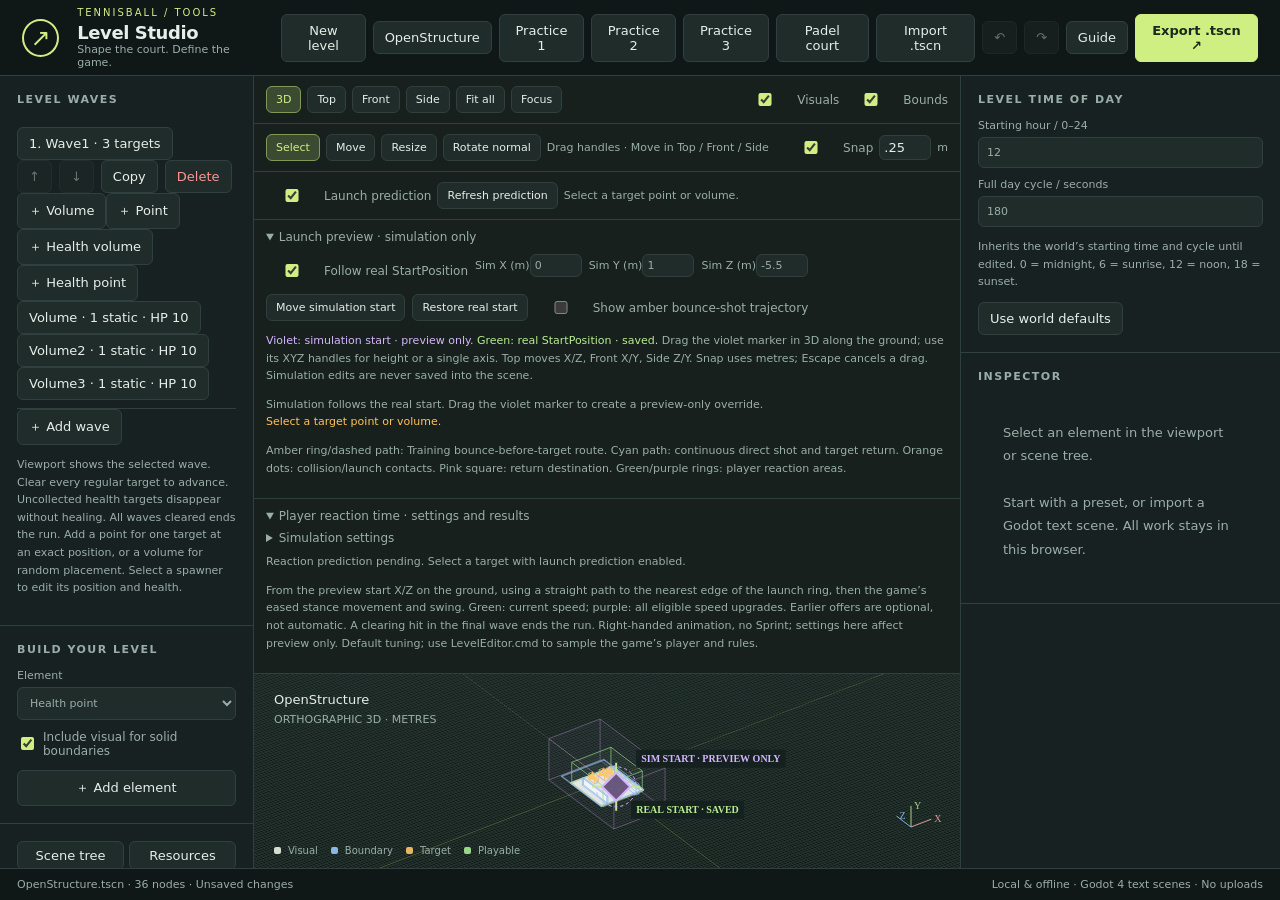
==== commit 46fdd88f: "Publish TennisBall browser build" ====
--- a/LevelEditor.html
+++ b/LevelEditor.html
@@ -12,7 +12,7 @@
 </style>
 </head>
 <body>
-<header><div class="logo" aria-hidden="true">↗</div><div><div class="eyebrow">TennisBall / tools</div><h1>Level Studio</h1><div class="subtitle">Shape the court. Define the game.</div></div><div class="actions"><button id="new">New level</button><button id="example">OpenStructure</button><button id="padel">Padel court</button><button id="padel">Padel court</button><button id="padel">Padel court</button><button id="padel">Padel court</button><button id="import">Import .tscn</button><button id="undo" title="Ctrl+Z">↶</button><button id="redo" title="Ctrl+Shift+Z">↷</button><button id="help">Guide</button><button class="primary" id="export">Export .tscn ↗</button></div></header>
+<header><div class="logo" aria-hidden="true">↗</div><div><div class="eyebrow">TennisBall / tools</div><h1>Level Studio</h1><div class="subtitle">Shape the court. Define the game.</div></div><div class="actions"><button id="new">New level</button><button id="example">OpenStructure</button><button id="practice1">Practice 1</button><button id="practice2">Practice 2</button><button id="practice3">Practice 3</button><button id="padel">Padel court</button><button id="import">Import .tscn</button><button id="undo" title="Ctrl+Z">↶</button><button id="redo" title="Ctrl+Shift+Z">↷</button><button id="help">Guide</button><button class="primary" id="export">Export .tscn ↗</button></div></header>
 <input id="file" type="file" accept=".tscn">
 <main class="workspace">
 <aside class="left"><div class="section"><h2>Level waves</h2><div id="waveList"></div><button id="addWave">＋ Add wave</button><p class="small">Viewport shows the selected wave. Clear every regular target to advance. Uncollected health targets disappear without healing. All waves cleared ends the run. Add a point for one target at an exact position, or a volume for random placement. Select a spawner to edit its position and health.</p></div><div class="section"><h2>Build your level</h2><label>Element<select id="preset"></select></label><label class="check"><input type="checkbox" id="withVisual" checked> Include visual for solid boundaries</label><button id="add" style="width:100%;margin-top:12px">＋ Add element</button></div><div class="section"><div class="tabs"><button id="sceneTab">Scene tree</button><button id="assetsTab">Resources</button></div><input id="search" placeholder="Find a node or group…" aria-label="Find a node or group"></div><div id="tree" class="tree"></div></aside>
@@ -24,6 +24,9 @@
 <script id="reference" type="application/json">"[gd_scene format=3 uid=\"uid://dur6uybol8sxy\"]\n\n[ext_resource type=\"Shader\" uid=\"uid://c0k60e41bvv1v\" path=\"res://Shaders/ToonCameraFade.gdshader\" id=\"1_jldk5\"]\n[ext_resource type=\"Shader\" uid=\"uid://brrs436m5ci8r\" path=\"res://Shaders/CameraFade.gdshader\" id=\"2_5kt7w\"]\n\n[sub_resource type=\"ShaderMaterial\" id=\"ShaderMaterial_4p0ob\"]\nrender_priority = 0\nshader = ExtResource(\"1_jldk5\")\nshader_parameter/albedo = Color(1, 1, 1, 1)\nshader_parameter/has_albedo_tex = false\nshader_parameter/use_ramp = false\nshader_parameter/bands = 4\nshader_parameter/wrap = 0.0\nshader_parameter/toon_from_attenuation = true\nshader_parameter/attenuation_power = 1.8\nshader_parameter/min_light = 0.0\nshader_parameter/night_glow_enabled = false\nshader_parameter/night_glow_from_albedo = true\nshader_parameter/night_glow_color = Color(1, 0.8, 0.2, 1)\nshader_parameter/night_glow_intensity = 1.0\nshader_parameter/fade_start = 1.2\nshader_parameter/fade_end = 0.4\nshader_parameter/dither_scale = 8.0\nshader_parameter/dither_offset = Vector3(0, 0, 0)\nshader_parameter/dither_plane = 3\nshader_parameter/triplanar_blend_sharpness = 4.0\n\n[sub_resource type=\"BoxMesh\" id=\"BoxMesh_floor\"]\nmaterial = SubResource(\"ShaderMaterial_4p0ob\")\nsize = Vector3(14.973389, 0.25, 15.215576)\n\n[sub_resource type=\"ShaderMaterial\" id=\"ShaderMaterial_pdpi0\"]\nrender_priority = 0\nshader = ExtResource(\"2_5kt7w\")\nshader_parameter/albedo = Color(1, 1, 1, 1)\nshader_parameter/fade_start = 1.2\nshader_parameter/fade_end = 0.4\nshader_parameter/dither_scale = 8.0\nshader_parameter/dither_offset = Vector3(0, 0, 0)\nshader_parameter/dither_plane = 3\nshader_parameter/triplanar_blend_sharpness = 4.0\n\n[sub_resource type=\"BoxMesh\" id=\"BoxMesh_side_wall\"]\nmaterial = SubResource(\"ShaderMaterial_pdpi0\")\nsize = Vector3(0.36499023, 2.5, 12)\n\n[sub_resource type=\"ShaderMaterial\" id=\"ShaderMaterial_xfnjr\"]\nrender_priority = 0\nshader = ExtResource(\"1_jldk5\")\nshader_parameter/albedo = Color(1, 1, 1, 1)\nshader_parameter/has_albedo_tex = false\nshader_parameter/use_ramp = false\nshader_parameter/bands = 4\nshader_parameter/wrap = 0.0\nshader_parameter/toon_from_attenuation = true\nshader_parameter/attenuation_power = 1.8\nshader_parameter/min_light = 0.0\nshader_parameter/night_glow_enabled = false\nshader_parameter/night_glow_from_albedo = true\nshader_parameter/night_glow_color = Color(1, 0.8, 0.2, 1)\nshader_parameter/night_glow_intensity = 1.0\nshader_parameter/fade_start = 1.2\nshader_parameter/fade_end = 0.4\nshader_parameter/dither_scale = 8.0\nshader_parameter/dither_offset = Vector3(0, 0, 0)\nshader_parameter/dither_plane = 3\nshader_parameter/triplanar_blend_sharpness = 4.0\n\n[sub_resource type=\"BoxMesh\" id=\"BoxMesh_05jel\"]\nmaterial = SubResource(\"ShaderMaterial_xfnjr\")\nsize = Vector3(0.42074585, 0.42285156, 12)\n\n[sub_resource type=\"BoxShape3D\" id=\"BoxShape3D_ground\"]\nsize = Vector3(14.957092, 0.25, 19.597778)\n\n[sub_resource type=\"BoxShape3D\" id=\"BoxShape3D_05jel\"]\nsize = Vector3(0.36499023, 2.5, 12)\n\n[sub_resource type=\"BoxShape3D\" id=\"BoxShape3D_side_wall\"]\nsize = Vector3(1.0907898, 3.3793945, 12)\n\n[sub_resource type=\"BoxShape3D\" id=\"BoxShape3D_target_spawn_left\"]\nsize = Vector3(1.3386962, 2.0788574, 2.903003)\n\n[sub_resource type=\"BoxShape3D\" id=\"BoxShape3D_target_spawn_center\"]\nsize = Vector3(1.6336304, 2.3172913, 2.6841674)\n\n[sub_resource type=\"BoxShape3D\" id=\"BoxShape3D_target_spawn_right\"]\nsize = Vector3(1.6393554, 2.2677307, 1.8679688)\n\n[sub_resource type=\"BoxShape3D\" id=\"BoxShape3D_playable\"]\nsize = Vector3(13.796715, 7, 15.443176)\n\n[sub_resource type=\"BoxShape3D\" id=\"BoxShape3D_escape\"]\nsize = Vector3(18, 14, 32)\n\n[sub_resource type=\"BoxShape3D\" id=\"BoxShape3D_jldk5\"]\nsize = Vector3(2, 0.5, 3)\n\n[sub_resource type=\"BoxShape3D\" id=\"BoxShape3D_5kt7w\"]\nsize = Vector3(1.8, 0.5, 4)\n\n[sub_resource type=\"BoxShape3D\" id=\"BoxShape3D_bojti\"]\nsize = Vector3(1.8, 0.5, 3)\n\n[node name=\"OpenStructure\" type=\"Node3D\" unique_id=52920696]\n\n[node name=\"StartPosition\" type=\"Marker3D\" parent=\".\" unique_id=1660933419 groups=[\"start_position\"]]\ntransform = Transform3D(1, 0, 0, 0, 1, 0, 0, 0, 1, 0, 1, -5.5)\n\n[node name=\"Visuals\" type=\"Node3D\" parent=\".\" unique_id=1570195160]\n\n[node name=\"Floor\" type=\"MeshInstance3D\" parent=\"Visuals\" unique_id=1898123207]\ntransform = Transform3D(1, 0, 0, 0, 1, 0, 0, 0, 1, -0.9852295, -0.125, -2.392212)\nmesh = SubResource(\"BoxMesh_floor\")\n\n[node name=\"LeftWall\" type=\"MeshInstance3D\" parent=\"Visuals\" unique_id=826420696]\ntransform = Transform3D(1, 0, 0, 0, 1, 0, 0, 0, 1, -6.3101807, 1.25, -4)\nmesh = SubResource(\"BoxMesh_side_wall\")\n\n[node name=\"RightWall\" type=\"MeshInstance3D\" parent=\"Visuals\" unique_id=30957749]\ntransform = Transform3D(1, 0, 0, 0, 1, 0, 0, 0, 1, 3.9718366, 0.14865685, -4.055777)\nmesh = SubResource(\"BoxMesh_05jel\")\n\n[node name=\"Bounds\" type=\"Node\" parent=\".\" unique_id=281949489]\n\n[node name=\"GroundBounds\" type=\"Area3D\" parent=\"Bounds\" unique_id=261794874 groups=[\"ground_bounds\"]]\ncollision_layer = 0\ncollision_mask = 0\nmonitoring = false\nmonitorable = false\n\n[node name=\"GroundShape\" type=\"CollisionShape3D\" parent=\"Bounds/GroundBounds\" unique_id=749645471]\ntransform = Transform3D(1, 0, 0, 0, 1, 0, 0, 0, 1, -0.9862366, -0.125, -0.20111084)\nshape = SubResource(\"BoxShape3D_ground\")\n\n[node name=\"SideWallBounds\" type=\"Area3D\" parent=\"Bounds\" unique_id=901492784 groups=[\"side_wall_bounds\"]]\ncollision_layer = 0\ncollision_mask = 0\nmonitoring = false\nmonitorable = false\n\n[node name=\"LeftWallShape\" type=\"CollisionShape3D\" parent=\"Bounds/SideWallBounds\" unique_id=1853075632]\ntransform = Transform3D(1, 0, 0, 0, 1, 0, 0, 0, 1, -6.311157, 1.25, -4)\nshape = SubResource(\"BoxShape3D_05jel\")\n\n[node name=\"RightWallShape\" type=\"CollisionShape3D\" parent=\"Bounds/SideWallBounds\" unique_id=1497231621]\ntransform = Transform3D(1, 0, 0, 0, 1, 0, 0, 0, 1, 4.297409, 0.81030273, -4)\nshape = SubResource(\"BoxShape3D_side_wall\")\n\n[node name=\"TargetSpawnLeft\" type=\"Area3D\" parent=\"Bounds\" unique_id=416301690 groups=[\"target_spawn_bounds\"]]\ncollision_layer = 0\ncollision_mask = 0\nmonitoring = false\nmonitorable = false\nmetadata/target_spawn_id = \"left\"\nmetadata/target_spawn_weight = 1.0\nmetadata/target_spawn_enabled = true\nmetadata/target_spawn_order = 0\n\n[node name=\"TargetSpawnLeftShape\" type=\"CollisionShape3D\" parent=\"Bounds/TargetSpawnLeft\" unique_id=1659212180]\ntransform = Transform3D(1, 0, 0, 0, 1, 0, 0, 0, 1, -3.4746704, 2.0394287, 0.74334705)\nshape = SubResource(\"BoxShape3D_target_spawn_left\")\n\n[node name=\"TargetSpawnCenter\" type=\"Area3D\" parent=\"Bounds\" unique_id=1479041020 groups=[\"target_spawn_bounds\"]]\ncollision_layer = 0\ncollision_mask = 0\nmonitoring = false\nmonitorable = false\nmetadata/target_spawn_id = \"center\"\nmetadata/target_spawn_weight = 1.0\nmetadata/target_spawn_enabled = true\nmetadata/target_spawn_order = 1\n\n[node name=\"TargetSpawnCenterShape\" type=\"CollisionShape3D\" parent=\"Bounds/TargetSpawnCenter\" unique_id=1588381157]\ntransform = Transform3D(1, 0, 0, 0, 1, 0, 0, 0, 1, 0.3668152, 1.7226715, 0.9609069)\nshape = SubResource(\"BoxShape3D_target_spawn_center\")\n\n[node name=\"TargetSpawnRight\" type=\"Area3D\" parent=\"Bounds\" unique_id=2033378962 groups=[\"target_spawn_bounds\"]]\ncollision_layer = 0\ncollision_mask = 0\nmonitoring = false\nmonitorable = false\nmetadata/target_spawn_id = \"right\"\nmetadata/target_spawn_weight = 1.0\nmetadata/target_spawn_enabled = true\nmetadata/target_spawn_order = 2\n\n[node name=\"TargetSpawnRightShape\" type=\"CollisionShape3D\" parent=\"Bounds/TargetSpawnRight\" unique_id=866252253]\ntransform = Transform3D(1, 0, 0, 0, 1, 0, 0, 0, 1, 2.5778809, 1.7664337, 0.8460938)\nshape = SubResource(\"BoxShape3D_target_spawn_right\")\n\n[node name=\"PlayableVolume\" type=\"Area3D\" parent=\"Bounds\" unique_id=1733805887 groups=[\"playable_volume\"]]\ncollision_layer = 0\ncollision_mask = 0\nmonitoring = false\nmonitorable = false\n\n[node name=\"PlayableVolumeShape\" type=\"CollisionShape3D\" parent=\"Bounds/PlayableVolume\" unique_id=1990923816]\ntransform = Transform3D(1, 0, 0, 0, 1, 0, 0, 0, 1, -0.92617416, 3, -2.2784119)\nshape = SubResource(\"BoxShape3D_playable\")\n\n[node name=\"EscapeVolume\" type=\"Area3D\" parent=\"Bounds\" unique_id=1272001440 groups=[\"escape_volume\"]]\ncollision_layer = 0\ncollision_mask = 0\nmonitoring = false\nmonitorable = false\n\n[node name=\"EscapeVolumeShape\" type=\"CollisionShape3D\" parent=\"Bounds/EscapeVolume\" unique_id=1730488786]\ntransform = Transform3D(1, 0, 0, 0, 1, 0, 0, 0, 1, -0.92617416, 4, -2.2784119)\nshape = SubResource(\"BoxShape3D_escape\")\n\n[node name=\"HealingTargetSpawnLeft\" type=\"Area3D\" parent=\"Bounds\" unique_id=1328265826 groups=[\"healing_target_spawn_bounds\"]]\ncollision_layer = 0\ncollision_mask = 0\nmonitoring = false\nmonitorable = false\nmetadata/target_spawn_id = \"healing_left\"\nmetadata/target_spawn_weight = 1.0\nmetadata/target_spawn_enabled = true\nmetadata/target_spawn_order = 0\n\n[node name=\"HealingTargetSpawnLeftShape\" type=\"CollisionShape3D\" parent=\"Bounds/HealingTargetSpawnLeft\" unique_id=1690608368]\ntransform = Transform3D(1, 0, 0, 0, 1, 0, 0, 0, 1, -4.6, 0.35, -6.7)\nshape = SubResource(\"BoxShape3D_jldk5\")\n\n[node name=\"HealingTargetSpawnCenter\" type=\"Area3D\" parent=\"Bounds\" unique_id=246399414 groups=[\"healing_target_spawn_bounds\"]]\ncollision_layer = 0\ncollision_mask = 0\nmonitoring = false\nmonitorable = false\nmetadata/target_spawn_id = \"healing_center\"\nmetadata/target_spawn_weight = 1.0\nmetadata/target_spawn_enabled = true\nmetadata/target_spawn_order = 1\n\n[node name=\"HealingTargetSpawnCenterShape\" type=\"CollisionShape3D\" parent=\"Bounds/HealingTargetSpawnCenter\" unique_id=117391064]\ntransform = Transform3D(1, 0, 0, 0, 1, 0, 0, 0, 1, 0, 0.35, -5.7999997)\nshape = SubResource(\"BoxShape3D_5kt7w\")\n\n[node name=\"HealingTargetSpawnRight\" type=\"Area3D\" parent=\"Bounds\" unique_id=262666229 groups=[\"healing_target_spawn_bounds\"]]\ncollision_layer = 0\ncollision_mask = 0\nmonitoring = false\nmonitorable = false\nmetadata/target_spawn_id = \"healing_right\"\nmetadata/target_spawn_weight = 1.0\nmetadata/target_spawn_enabled = true\nmetadata/target_spawn_order = 2\n\n[node name=\"HealingTargetSpawnRightShape\" type=\"CollisionShape3D\" parent=\"Bounds/HealingTargetSpawnRight\" unique_id=2087590686]\ntransform = Transform3D(1, 0, 0, 0, 1, 0, 0, 0, 1, 3, 0.35, -6.7)\nshape = SubResource(\"BoxShape3D_bojti\")\n"</script>
 <script>
 'use strict';
+/* PRACTICE_PRESETS_BEGIN */
+const embeddedPracticePresets={"1":"[gd_scene format=3]\n\n[ext_resource type=\u0022PackedScene\u0022 path=\u0022res://Resources/Render/Meshes/TennisPracticeCourt.glb\u0022 id=\u00221_court\u0022]\n[ext_resource type=\u0022Script\u0022 path=\u0022res://Scripts/Rendering/CourtFloodlights.cs\u0022 id=\u00222_iyxql\u0022]\n\n[sub_resource type=\u0022BoxShape3D\u0022 id=\u0022Shape_GroundBounds\u0022]\nsize = Vector3(10, 0.08, 16)\n\n[sub_resource type=\u0022BoxShape3D\u0022 id=\u0022Shape_BackWallBounds\u0022]\nsize = Vector3(10.5, 3.3, 0.3)\n\n[sub_resource type=\u0022BoxShape3D\u0022 id=\u0022Shape_LeftWallBounds\u0022]\nsize = Vector3(0.3, 3.3, 16.3)\n\n[sub_resource type=\u0022BoxShape3D\u0022 id=\u0022Shape_RightWallBounds\u0022]\nsize = Vector3(0.3, 3.3, 16.3)\n\n[sub_resource type=\u0022BoxShape3D\u0022 id=\u0022Shape_PlayableVolume\u0022]\nsize = Vector3(9.7, 8, 15.7)\n\n[sub_resource type=\u0022BoxShape3D\u0022 id=\u0022Shape_EscapeVolume\u0022]\nsize = Vector3(16, 16, 26)\n\n[node name=\u0022PracticeRallyLevel1\u0022 type=\u0022Node3D\u0022]\nmetadata/description = \u0022First rallies: aim near centre, follow the rebound and recover without Sprint or upgrades.\u0022\nmetadata/reaction_reference_speed = 3.5\n\n[node name=\u0022StartPosition\u0022 type=\u0022Marker3D\u0022 parent=\u0022.\u0022 groups=[\u0022start_position\u0022]]\ntransform = Transform3D(1, 0, 0, 0, 1, 0, 0, 0, 1, 0, 1, -6)\n\n[node name=\u0022Visuals\u0022 type=\u0022Node3D\u0022 parent=\u0022.\u0022]\n\n\n[node name=\u0022CourtModel\u0022 parent=\u0022Visuals\u0022 instance=ExtResource(\u00221_court\u0022)]\ntransform = Transform3D(-1, 0, 0, 0, 1, 0, 0, 0, -1, 0, -0.055, -2)\n\n[node name=\u0022Bounds\u0022 type=\u0022Node\u0022 parent=\u0022.\u0022]\n\n\n[node name=\u0022GroundBounds\u0022 type=\u0022Area3D\u0022 parent=\u0022Bounds\u0022 groups=[\u0022ground_bounds\u0022]]\ncollision_layer = 0\ncollision_mask = 0\nmonitoring = false\nmonitorable = false\n\n[node name=\u0022Shape\u0022 type=\u0022CollisionShape3D\u0022 parent=\u0022Bounds/GroundBounds\u0022]\ntransform = Transform3D(1, 0, 0, 0, 1, 0, 0, 0, 1, 0, -0.04, -2)\nshape = SubResource(\u0022Shape_GroundBounds\u0022)\n\n[node name=\u0022BackWallBounds\u0022 type=\u0022Area3D\u0022 parent=\u0022Bounds\u0022 groups=[\u0022back_wall_bounds\u0022]]\ncollision_layer = 0\ncollision_mask = 0\nmonitoring = false\nmonitorable = false\n\n[node name=\u0022Shape\u0022 type=\u0022CollisionShape3D\u0022 parent=\u0022Bounds/BackWallBounds\u0022]\ntransform = Transform3D(1, 0, 0, 0, 1, 0, 0, 0, 1, 0, 1.595, 6.1)\nshape = SubResource(\u0022Shape_BackWallBounds\u0022)\n\n[node name=\u0022LeftWallBounds\u0022 type=\u0022Area3D\u0022 parent=\u0022Bounds\u0022 groups=[\u0022side_wall_bounds\u0022]]\ncollision_layer = 0\ncollision_mask = 0\nmonitoring = false\nmonitorable = false\n\n[node name=\u0022Shape\u0022 type=\u0022CollisionShape3D\u0022 parent=\u0022Bounds/LeftWallBounds\u0022]\ntransform = Transform3D(1, 0, 0, 0, 1, 0, 0, 0, 1, -5.1, 1.595, -2)\nshape = SubResource(\u0022Shape_LeftWallBounds\u0022)\n\n[node name=\u0022RightWallBounds\u0022 type=\u0022Area3D\u0022 parent=\u0022Bounds\u0022 groups=[\u0022side_wall_bounds\u0022]]\ncollision_layer = 0\ncollision_mask = 0\nmonitoring = false\nmonitorable = false\n\n[node name=\u0022Shape\u0022 type=\u0022CollisionShape3D\u0022 parent=\u0022Bounds/RightWallBounds\u0022]\ntransform = Transform3D(1, 0, 0, 0, 1, 0, 0, 0, 1, 5.1, 1.595, -2)\nshape = SubResource(\u0022Shape_RightWallBounds\u0022)\n\n[node name=\u0022PlayableVolume\u0022 type=\u0022Area3D\u0022 parent=\u0022Bounds\u0022 groups=[\u0022playable_volume\u0022]]\ncollision_layer = 0\ncollision_mask = 0\nmonitoring = false\nmonitorable = false\n\n[node name=\u0022Shape\u0022 type=\u0022CollisionShape3D\u0022 parent=\u0022Bounds/PlayableVolume\u0022]\ntransform = Transform3D(1, 0, 0, 0, 1, 0, 0, 0, 1, 0, 3.75, -2)\nshape = SubResource(\u0022Shape_PlayableVolume\u0022)\n\n[node name=\u0022EscapeVolume\u0022 type=\u0022Area3D\u0022 parent=\u0022Bounds\u0022 groups=[\u0022escape_volume\u0022]]\ncollision_layer = 0\ncollision_mask = 0\nmonitoring = false\nmonitorable = false\n\n[node name=\u0022Shape\u0022 type=\u0022CollisionShape3D\u0022 parent=\u0022Bounds/EscapeVolume\u0022]\ntransform = Transform3D(1, 0, 0, 0, 1, 0, 0, 0, 1, 0, 5, -2)\nshape = SubResource(\u0022Shape_EscapeVolume\u0022)\n\n[node name=\u0022NightLighting\u0022 type=\u0022Node3D\u0022 parent=\u0022.\u0022]\nscript = ExtResource(\u00222_iyxql\u0022)\n\n[node name=\u0022NW\u0022 type=\u0022SpotLight3D\u0022 parent=\u0022NightLighting\u0022]\nrotation = Vector3(-0.808612935184647, -2.4640398911551453, 0)\nvisible = false\nlight_color = Color(1, 0.92941177, 0.8, 1)\nlight_energy = 0.0\nshadow_enabled = true\nshadow_normal_bias = 0.15\nspot_range = 18.0\nspot_attenuation = 0.65\nspot_angle = 38.0\nspot_angle_attenuation = 1.4\ntransform = Transform3D(1, 0, 0, 0, 1, 0, 0, 0, 1, -4.8895378, 6.1267346, -8.6232901)\n\n[node name=\u0022NE\u0022 type=\u0022SpotLight3D\u0022 parent=\u0022NightLighting\u0022]\nrotation = Vector3(-0.808612935184647, 2.4640398911551453, 0)\nvisible = false\nlight_color = Color(1, 0.92941177, 0.8, 1)\nlight_energy = 0.0\nshadow_enabled = true\nshadow_normal_bias = 0.15\nspot_range = 18.0\nspot_attenuation = 0.65\nspot_angle = 38.0\nspot_angle_attenuation = 1.4\ntransform = Transform3D(1, 0, 0, 0, 1, 0, 0, 0, 1, 4.8895378, 6.1267346, -8.6232901)\n\n[node name=\u0022SW\u0022 type=\u0022SpotLight3D\u0022 parent=\u0022NightLighting\u0022]\nrotation = Vector3(-0.808612935184647, -0.6775527624346479, 0)\nvisible = false\nlight_color = Color(1, 0.92941177, 0.8, 1)\nlight_energy = 0.0\nshadow_enabled = true\nshadow_normal_bias = 0.15\nspot_range = 18.0\nspot_attenuation = 0.65\nspot_angle = 38.0\nspot_angle_attenuation = 1.4\ntransform = Transform3D(1, 0, 0, 0, 1, 0, 0, 0, 1, -4.8895378, 6.1267346, 4.6232901)\n\n[node name=\u0022SE\u0022 type=\u0022SpotLight3D\u0022 parent=\u0022NightLighting\u0022]\nrotation = Vector3(-0.808612935184647, 0.6775527624346479, 0)\nvisible = false\nlight_color = Color(1, 0.92941177, 0.8, 1)\nlight_energy = 0.0\nshadow_enabled = true\nshadow_normal_bias = 0.15\nspot_range = 18.0\nspot_attenuation = 0.65\nspot_angle = 38.0\nspot_angle_attenuation = 1.4\ntransform = Transform3D(1, 0, 0, 0, 1, 0, 0, 0, 1, 4.8895378, 6.1267346, 4.6232901)\n\n[node name=\u0022Waves\u0022 type=\u0022Node3D\u0022 parent=\u0022.\u0022]\r\n\n[node name=\u0022Wave1_CentralRally\u0022 type=\u0022Node3D\u0022 parent=\u0022Waves\u0022]\r\nmetadata/wave_ability_upgrade = false\r\nmetadata/wave_tap_flight_time_range_seconds = Vector2(0.85, 0.95)\r\n\n[node name=\u0022Target1\u0022 type=\u0022Marker3D\u0022 parent=\u0022Waves/Wave1_CentralRally\u0022 groups=[\u0022wave_target_point\u0022]]\r\ntransform = Transform3D(1, 0, 0, 0, 1, 0, 0, 0, 1, 0, 0.5, 4)\r\nmetadata/wave_target_count = 1\nmetadata/wave_target_type = \u0022static\u0022\nmetadata/wave_target_health = 10\r\nmetadata/wave_target_launch_position = Vector3(-0, 0.04, -5.4)\r\nmetadata/wave_target_launch_duration_seconds = 1.5\r\n\n[node name=\u0022Wave2_CentralRally\u0022 type=\u0022Node3D\u0022 parent=\u0022Waves\u0022]\r\nmetadata/wave_ability_upgrade = true\r\nmetadata/wave_tap_flight_time_range_seconds = Vector2(0.85, 0.95)\r\n\n[node name=\u0022Target1\u0022 type=\u0022Marker3D\u0022 parent=\u0022Waves/Wave2_CentralRally\u0022 groups=[\u0022wave_target_point\u0022]]\r\ntransform = Transform3D(1, 0, 0, 0, 1, 0, 0, 0, 1, -1.05, 0.95, 1.3)\r\nmetadata/wave_target_count = 1\nmetadata/wave_target_type = \u0022static\u0022\nmetadata/wave_target_health = 10\r\nmetadata/wave_target_launch_position = Vector3(0.55, 0.04, -5.65)\r\nmetadata/wave_target_launch_duration_seconds = 1.56\r\n\n[node name=\u0022Target2\u0022 type=\u0022Marker3D\u0022 parent=\u0022Waves/Wave2_CentralRally\u0022 groups=[\u0022wave_target_point\u0022]]\r\ntransform = Transform3D(1, 0, 0, 0, 1, 0, 0, 0, 1, 0, 0.5, 4)\r\nmetadata/wave_target_count = 1\nmetadata/wave_target_type = \u0022static\u0022\nmetadata/wave_target_health = 10\r\nmetadata/wave_target_launch_position = Vector3(-0, 0.04, -5.65)\r\nmetadata/wave_target_launch_duration_seconds = 1.56\r\n\n[node name=\u0022Wave3_CentralRally\u0022 type=\u0022Node3D\u0022 parent=\u0022Waves\u0022]\r\nmetadata/wave_ability_upgrade = false\r\nmetadata/wave_tap_flight_time_range_seconds = Vector2(0.85, 0.95)\r\n\n[node name=\u0022Target1\u0022 type=\u0022Marker3D\u0022 parent=\u0022Waves/Wave3_CentralRally\u0022 groups=[\u0022wave_target_point\u0022]]\r\ntransform = Transform3D(1, 0, 0, 0, 1, 0, 0, 0, 1, -1.4, 0.95, 1.85)\r\nmetadata/wave_target_count = 1\nmetadata/wave_target_type = \u0022static\u0022\nmetadata/wave_target_health = 10\r\nmetadata/wave_target_launch_position = Vector3(0.75, 0.04, -5.9)\r\nmetadata/wave_target_launch_duration_seconds = 1.62\r\n\n[node name=\u0022Target2\u0022 type=\u0022Marker3D\u0022 parent=\u0022Waves/Wave3_CentralRally\u0022 groups=[\u0022wave_target_point\u0022]]\r\ntransform = Transform3D(1, 0, 0, 0, 1, 0, 0, 0, 1, 1.4, 0.95, 1.85)\r\nmetadata/wave_target_count = 1\nmetadata/wave_target_type = \u0022static\u0022\nmetadata/wave_target_health = 10\r\nmetadata/wave_target_launch_position = Vector3(-0.75, 0.04, -5.9)\r\nmetadata/wave_target_launch_duration_seconds = 1.62\r\n\n[node name=\u0022Target3\u0022 type=\u0022Marker3D\u0022 parent=\u0022Waves/Wave3_CentralRally\u0022 groups=[\u0022wave_target_point\u0022]]\r\ntransform = Transform3D(1, 0, 0, 0, 1, 0, 0, 0, 1, 0, 0.5, 4)\r\nmetadata/wave_target_count = 1\nmetadata/wave_target_type = \u0022static\u0022\nmetadata/wave_target_health = 10\r\nmetadata/wave_target_launch_position = Vector3(-0, 0.04, -5.9)\r\nmetadata/wave_target_launch_duration_seconds = 1.62\r\n","2":"[gd_scene format=3]\n\n[ext_resource type=\u0022PackedScene\u0022 path=\u0022res://Resources/Render/Meshes/TennisPracticeCourt.glb\u0022 id=\u00221_court\u0022]\n[ext_resource type=\u0022Script\u0022 path=\u0022res://Scripts/Rendering/CourtFloodlights.cs\u0022 id=\u00222_iyxql\u0022]\n\n[sub_resource type=\u0022BoxShape3D\u0022 id=\u0022Shape_GroundBounds\u0022]\nsize = Vector3(10, 0.08, 16)\n\n[sub_resource type=\u0022BoxShape3D\u0022 id=\u0022Shape_BackWallBounds\u0022]\nsize = Vector3(10.5, 3.3, 0.3)\n\n[sub_resource type=\u0022BoxShape3D\u0022 id=\u0022Shape_LeftWallBounds\u0022]\nsize = Vector3(0.3, 3.3, 16.3)\n\n[sub_resource type=\u0022BoxShape3D\u0022 id=\u0022Shape_RightWallBounds\u0022]\nsize = Vector3(0.3, 3.3, 16.3)\n\n[sub_resource type=\u0022BoxShape3D\u0022 id=\u0022Shape_PlayableVolume\u0022]\nsize = Vector3(9.7, 8, 15.7)\n\n[sub_resource type=\u0022BoxShape3D\u0022 id=\u0022Shape_EscapeVolume\u0022]\nsize = Vector3(16, 16, 26)\n\n[node name=\u0022PracticeRallyLevel2\u0022 type=\u0022Node3D\u0022]\nmetadata/description = \u0022Placement and recovery: wider static choices and alternating depth, calibrated at base speed.\u0022\nmetadata/reaction_reference_speed = 3.5\n\n[node name=\u0022StartPosition\u0022 type=\u0022Marker3D\u0022 parent=\u0022.\u0022 groups=[\u0022start_position\u0022]]\ntransform = Transform3D(1, 0, 0, 0, 1, 0, 0, 0, 1, 0, 1, -6)\n\n[node name=\u0022Visuals\u0022 type=\u0022Node3D\u0022 parent=\u0022.\u0022]\n\n\n[node name=\u0022CourtModel\u0022 parent=\u0022Visuals\u0022 instance=ExtResource(\u00221_court\u0022)]\ntransform = Transform3D(-1, 0, 0, 0, 1, 0, 0, 0, -1, 0, -0.055, -2)\n\n[node name=\u0022Bounds\u0022 type=\u0022Node\u0022 parent=\u0022.\u0022]\n\n\n[node name=\u0022GroundBounds\u0022 type=\u0022Area3D\u0022 parent=\u0022Bounds\u0022 groups=[\u0022ground_bounds\u0022]]\ncollision_layer = 0\ncollision_mask = 0\nmonitoring = false\nmonitorable = false\n\n[node name=\u0022Shape\u0022 type=\u0022CollisionShape3D\u0022 parent=\u0022Bounds/GroundBounds\u0022]\ntransform = Transform3D(1, 0, 0, 0, 1, 0, 0, 0, 1, 0, -0.04, -2)\nshape = SubResource(\u0022Shape_GroundBounds\u0022)\n\n[node name=\u0022BackWallBounds\u0022 type=\u0022Area3D\u0022 parent=\u0022Bounds\u0022 groups=[\u0022back_wall_bounds\u0022]]\ncollision_layer = 0\ncollision_mask = 0\nmonitoring = false\nmonitorable = false\n\n[node name=\u0022Shape\u0022 type=\u0022CollisionShape3D\u0022 parent=\u0022Bounds/BackWallBounds\u0022]\ntransform = Transform3D(1, 0, 0, 0, 1, 0, 0, 0, 1, 0, 1.595, 6.1)\nshape = SubResource(\u0022Shape_BackWallBounds\u0022)\n\n[node name=\u0022LeftWallBounds\u0022 type=\u0022Area3D\u0022 parent=\u0022Bounds\u0022 groups=[\u0022side_wall_bounds\u0022]]\ncollision_layer = 0\ncollision_mask = 0\nmonitoring = false\nmonitorable = false\n\n[node name=\u0022Shape\u0022 type=\u0022CollisionShape3D\u0022 parent=\u0022Bounds/LeftWallBounds\u0022]\ntransform = Transform3D(1, 0, 0, 0, 1, 0, 0, 0, 1, -5.1, 1.595, -2)\nshape = SubResource(\u0022Shape_LeftWallBounds\u0022)\n\n[node name=\u0022RightWallBounds\u0022 type=\u0022Area3D\u0022 parent=\u0022Bounds\u0022 groups=[\u0022side_wall_bounds\u0022]]\ncollision_layer = 0\ncollision_mask = 0\nmonitoring = false\nmonitorable = false\n\n[node name=\u0022Shape\u0022 type=\u0022CollisionShape3D\u0022 parent=\u0022Bounds/RightWallBounds\u0022]\ntransform = Transform3D(1, 0, 0, 0, 1, 0, 0, 0, 1, 5.1, 1.595, -2)\nshape = SubResource(\u0022Shape_RightWallBounds\u0022)\n\n[node name=\u0022PlayableVolume\u0022 type=\u0022Area3D\u0022 parent=\u0022Bounds\u0022 groups=[\u0022playable_volume\u0022]]\ncollision_layer = 0\ncollision_mask = 0\nmonitoring = false\nmonitorable = false\n\n[node name=\u0022Shape\u0022 type=\u0022CollisionShape3D\u0022 parent=\u0022Bounds/PlayableVolume\u0022]\ntransform = Transform3D(1, 0, 0, 0, 1, 0, 0, 0, 1, 0, 3.75, -2)\nshape = SubResource(\u0022Shape_PlayableVolume\u0022)\n\n[node name=\u0022EscapeVolume\u0022 type=\u0022Area3D\u0022 parent=\u0022Bounds\u0022 groups=[\u0022escape_volume\u0022]]\ncollision_layer = 0\ncollision_mask = 0\nmonitoring = false\nmonitorable = false\n\n[node name=\u0022Shape\u0022 type=\u0022CollisionShape3D\u0022 parent=\u0022Bounds/EscapeVolume\u0022]\ntransform = Transform3D(1, 0, 0, 0, 1, 0, 0, 0, 1, 0, 5, -2)\nshape = SubResource(\u0022Shape_EscapeVolume\u0022)\n\n[node name=\u0022NightLighting\u0022 type=\u0022Node3D\u0022 parent=\u0022.\u0022]\nscript = ExtResource(\u00222_iyxql\u0022)\n\n[node name=\u0022NW\u0022 type=\u0022SpotLight3D\u0022 parent=\u0022NightLighting\u0022]\nrotation = Vector3(-0.808612935184647, -2.4640398911551453, 0)\nvisible = false\nlight_color = Color(1, 0.92941177, 0.8, 1)\nlight_energy = 0.0\nshadow_enabled = true\nshadow_normal_bias = 0.15\nspot_range = 18.0\nspot_attenuation = 0.65\nspot_angle = 38.0\nspot_angle_attenuation = 1.4\ntransform = Transform3D(1, 0, 0, 0, 1, 0, 0, 0, 1, -4.8895378, 6.1267346, -8.6232901)\n\n[node name=\u0022NE\u0022 type=\u0022SpotLight3D\u0022 parent=\u0022NightLighting\u0022]\nrotation = Vector3(-0.808612935184647, 2.4640398911551453, 0)\nvisible = false\nlight_color = Color(1, 0.92941177, 0.8, 1)\nlight_energy = 0.0\nshadow_enabled = true\nshadow_normal_bias = 0.15\nspot_range = 18.0\nspot_attenuation = 0.65\nspot_angle = 38.0\nspot_angle_attenuation = 1.4\ntransform = Transform3D(1, 0, 0, 0, 1, 0, 0, 0, 1, 4.8895378, 6.1267346, -8.6232901)\n\n[node name=\u0022SW\u0022 type=\u0022SpotLight3D\u0022 parent=\u0022NightLighting\u0022]\nrotation = Vector3(-0.808612935184647, -0.6775527624346479, 0)\nvisible = false\nlight_color = Color(1, 0.92941177, 0.8, 1)\nlight_energy = 0.0\nshadow_enabled = true\nshadow_normal_bias = 0.15\nspot_range = 18.0\nspot_attenuation = 0.65\nspot_angle = 38.0\nspot_angle_attenuation = 1.4\ntransform = Transform3D(1, 0, 0, 0, 1, 0, 0, 0, 1, -4.8895378, 6.1267346, 4.6232901)\n\n[node name=\u0022SE\u0022 type=\u0022SpotLight3D\u0022 parent=\u0022NightLighting\u0022]\nrotation = Vector3(-0.808612935184647, 0.6775527624346479, 0)\nvisible = false\nlight_color = Color(1, 0.92941177, 0.8, 1)\nlight_energy = 0.0\nshadow_enabled = true\nshadow_normal_bias = 0.15\nspot_range = 18.0\nspot_attenuation = 0.65\nspot_angle = 38.0\nspot_angle_attenuation = 1.4\ntransform = Transform3D(1, 0, 0, 0, 1, 0, 0, 0, 1, 4.8895378, 6.1267346, 4.6232901)\n\n[node name=\u0022Waves\u0022 type=\u0022Node3D\u0022 parent=\u0022.\u0022]\r\n\n[node name=\u0022Wave1_LateralRecovery\u0022 type=\u0022Node3D\u0022 parent=\u0022Waves\u0022]\r\nmetadata/wave_ability_upgrade = false\r\nmetadata/wave_tap_flight_time_range_seconds = Vector2(0.85, 0.95)\r\n\n[node name=\u0022Target1\u0022 type=\u0022Marker3D\u0022 parent=\u0022Waves/Wave1_LateralRecovery\u0022 groups=[\u0022wave_target_point\u0022]]\r\ntransform = Transform3D(1, 0, 0, 0, 1, 0, 0, 0, 1, -1.4, 0.95, 1.1)\r\nmetadata/wave_target_count = 1\nmetadata/wave_target_type = \u0022static\u0022\nmetadata/wave_target_health = 10\r\nmetadata/wave_target_launch_position = Vector3(0.9, 0.04, -5.6)\r\nmetadata/wave_target_launch_duration_seconds = 1.58\r\n\n[node name=\u0022Target2\u0022 type=\u0022Marker3D\u0022 parent=\u0022Waves/Wave1_LateralRecovery\u0022 groups=[\u0022wave_target_point\u0022]]\r\ntransform = Transform3D(1, 0, 0, 0, 1, 0, 0, 0, 1, 1.4, 0.95, 1.1)\r\nmetadata/wave_target_count = 1\nmetadata/wave_target_type = \u0022static\u0022\nmetadata/wave_target_health = 10\r\nmetadata/wave_target_launch_position = Vector3(-0.9, 0.04, -5.6)\r\nmetadata/wave_target_launch_duration_seconds = 1.58\r\n\n[node name=\u0022Target3\u0022 type=\u0022Marker3D\u0022 parent=\u0022Waves/Wave1_LateralRecovery\u0022 groups=[\u0022wave_target_point\u0022]]\r\ntransform = Transform3D(1, 0, 0, 0, 1, 0, 0, 0, 1, 0, 0.5, 4)\r\nmetadata/wave_target_count = 1\nmetadata/wave_target_type = \u0022static\u0022\nmetadata/wave_target_health = 10\r\nmetadata/wave_target_launch_position = Vector3(-0, 0.04, -5.6)\r\nmetadata/wave_target_launch_duration_seconds = 1.58\r\n\n[node name=\u0022Wave2_LateralRecovery\u0022 type=\u0022Node3D\u0022 parent=\u0022Waves\u0022]\r\nmetadata/wave_ability_upgrade = true\r\nmetadata/wave_tap_flight_time_range_seconds = Vector2(0.85, 0.95)\r\n\n[node name=\u0022Target1\u0022 type=\u0022Marker3D\u0022 parent=\u0022Waves/Wave2_LateralRecovery\u0022 groups=[\u0022wave_target_point\u0022]]\r\ntransform = Transform3D(1, 0, 0, 0, 1, 0, 0, 0, 1, -1.6, 0.95, 1.65)\r\nmetadata/wave_target_count = 1\nmetadata/wave_target_type = \u0022static\u0022\nmetadata/wave_target_health = 10\r\nmetadata/wave_target_launch_position = Vector3(1.05, 0.04, -5.85)\r\nmetadata/wave_target_launch_duration_seconds = 1.64\r\n\n[node name=\u0022Target2\u0022 type=\u0022Marker3D\u0022 parent=\u0022Waves/Wave2_LateralRecovery\u0022 groups=[\u0022wave_target_point\u0022]]\r\ntransform = Transform3D(1, 0, 0, 0, 1, 0, 0, 0, 1, 1.6, 0.95, 1.65)\r\nmetadata/wave_target_count = 1\nmetadata/wave_target_type = \u0022static\u0022\nmetadata/wave_target_health = 10\r\nmetadata/wave_target_launch_position = Vector3(-1.05, 0.04, -5.85)\r\nmetadata/wave_target_launch_duration_seconds = 1.64\r\n\n[node name=\u0022Target3\u0022 type=\u0022Marker3D\u0022 parent=\u0022Waves/Wave2_LateralRecovery\u0022 groups=[\u0022wave_target_point\u0022]]\r\ntransform = Transform3D(1, 0, 0, 0, 1, 0, 0, 0, 1, 0, 0.5, 4)\r\nmetadata/wave_target_count = 1\nmetadata/wave_target_type = \u0022static\u0022\nmetadata/wave_target_health = 10\r\nmetadata/wave_target_launch_position = Vector3(-0, 0.04, -5.85)\r\nmetadata/wave_target_launch_duration_seconds = 1.64\r\n\n[node name=\u0022Wave3_LateralRecovery\u0022 type=\u0022Node3D\u0022 parent=\u0022Waves\u0022]\r\nmetadata/wave_ability_upgrade = false\r\nmetadata/wave_tap_flight_time_range_seconds = Vector2(0.85, 0.95)\r\n\n[node name=\u0022Target1\u0022 type=\u0022Marker3D\u0022 parent=\u0022Waves/Wave3_LateralRecovery\u0022 groups=[\u0022wave_target_point\u0022]]\r\ntransform = Transform3D(1, 0, 0, 0, 1, 0, 0, 0, 1, -1.8, 0.95, 2.2)\r\nmetadata/wave_target_count = 1\nmetadata/wave_target_type = \u0022static\u0022\nmetadata/wave_target_health = 10\r\nmetadata/wave_target_launch_position = Vector3(1.2, 0.04, -6.1)\r\nmetadata/wave_target_launch_duration_seconds = 1.7\r\n\n[node name=\u0022Target2\u0022 type=\u0022Marker3D\u0022 parent=\u0022Waves/Wave3_LateralRecovery\u0022 groups=[\u0022wave_target_point\u0022]]\r\ntransform = Transform3D(1, 0, 0, 0, 1, 0, 0, 0, 1, 1.8, 0.95, 2.2)\r\nmetadata/wave_target_count = 1\nmetadata/wave_target_type = \u0022static\u0022\nmetadata/wave_target_health = 10\r\nmetadata/wave_target_launch_position = Vector3(-1.2, 0.04, -6.1)\r\nmetadata/wave_target_launch_duration_seconds = 1.7\r\n\n[node name=\u0022Target3\u0022 type=\u0022Marker3D\u0022 parent=\u0022Waves/Wave3_LateralRecovery\u0022 groups=[\u0022wave_target_point\u0022]]\r\ntransform = Transform3D(1, 0, 0, 0, 1, 0, 0, 0, 1, 0, 0.5, 4)\r\nmetadata/wave_target_count = 1\nmetadata/wave_target_type = \u0022static\u0022\nmetadata/wave_target_health = 10\r\nmetadata/wave_target_launch_position = Vector3(-0, 0.04, -6.1)\r\nmetadata/wave_target_launch_duration_seconds = 1.7\r\n","3":"[gd_scene format=3]\n\n[ext_resource type=\u0022PackedScene\u0022 path=\u0022res://Resources/Render/Meshes/TennisPracticeCourt.glb\u0022 id=\u00221_court\u0022]\n[ext_resource type=\u0022Script\u0022 path=\u0022res://Scripts/Rendering/CourtFloodlights.cs\u0022 id=\u00222_iyxql\u0022]\n\n[sub_resource type=\u0022BoxShape3D\u0022 id=\u0022Shape_GroundBounds\u0022]\nsize = Vector3(10, 0.08, 16)\n\n[sub_resource type=\u0022BoxShape3D\u0022 id=\u0022Shape_BackWallBounds\u0022]\nsize = Vector3(10.5, 3.3, 0.3)\n\n[sub_resource type=\u0022BoxShape3D\u0022 id=\u0022Shape_LeftWallBounds\u0022]\nsize = Vector3(0.3, 3.3, 16.3)\n\n[sub_resource type=\u0022BoxShape3D\u0022 id=\u0022Shape_RightWallBounds\u0022]\nsize = Vector3(0.3, 3.3, 16.3)\n\n[sub_resource type=\u0022BoxShape3D\u0022 id=\u0022Shape_PlayableVolume\u0022]\nsize = Vector3(9.7, 8, 15.7)\n\n[sub_resource type=\u0022BoxShape3D\u0022 id=\u0022Shape_EscapeVolume\u0022]\nsize = Vector3(16, 16, 26)\n\n[node name=\u0022PracticeRallyLevel3\u0022 type=\u0022Node3D\u0022]\nmetadata/description = \u0022Match preparation: combine lateral placement, depth and controlled low contact at base speed.\u0022\nmetadata/reaction_reference_speed = 3.5\n\n[node name=\u0022StartPosition\u0022 type=\u0022Marker3D\u0022 parent=\u0022.\u0022 groups=[\u0022start_position\u0022]]\ntransform = Transform3D(1, 0, 0, 0, 1, 0, 0, 0, 1, 0, 1, -6)\n\n[node name=\u0022Visuals\u0022 type=\u0022Node3D\u0022 parent=\u0022.\u0022]\n\n\n[node name=\u0022CourtModel\u0022 parent=\u0022Visuals\u0022 instance=ExtResource(\u00221_court\u0022)]\ntransform = Transform3D(-1, 0, 0, 0, 1, 0, 0, 0, -1, 0, -0.055, -2)\n\n[node name=\u0022Bounds\u0022 type=\u0022Node\u0022 parent=\u0022.\u0022]\n\n\n[node name=\u0022GroundBounds\u0022 type=\u0022Area3D\u0022 parent=\u0022Bounds\u0022 groups=[\u0022ground_bounds\u0022]]\ncollision_layer = 0\ncollision_mask = 0\nmonitoring = false\nmonitorable = false\n\n[node name=\u0022Shape\u0022 type=\u0022CollisionShape3D\u0022 parent=\u0022Bounds/GroundBounds\u0022]\ntransform = Transform3D(1, 0, 0, 0, 1, 0, 0, 0, 1, 0, -0.04, -2)\nshape = SubResource(\u0022Shape_GroundBounds\u0022)\n\n[node name=\u0022BackWallBounds\u0022 type=\u0022Area3D\u0022 parent=\u0022Bounds\u0022 groups=[\u0022back_wall_bounds\u0022]]\ncollision_layer = 0\ncollision_mask = 0\nmonitoring = false\nmonitorable = false\n\n[node name=\u0022Shape\u0022 type=\u0022CollisionShape3D\u0022 parent=\u0022Bounds/BackWallBounds\u0022]\ntransform = Transform3D(1, 0, 0, 0, 1, 0, 0, 0, 1, 0, 1.595, 6.1)\nshape = SubResource(\u0022Shape_BackWallBounds\u0022)\n\n[node name=\u0022LeftWallBounds\u0022 type=\u0022Area3D\u0022 parent=\u0022Bounds\u0022 groups=[\u0022side_wall_bounds\u0022]]\ncollision_layer = 0\ncollision_mask = 0\nmonitoring = false\nmonitorable = false\n\n[node name=\u0022Shape\u0022 type=\u0022CollisionShape3D\u0022 parent=\u0022Bounds/LeftWallBounds\u0022]\ntransform = Transform3D(1, 0, 0, 0, 1, 0, 0, 0, 1, -5.1, 1.595, -2)\nshape = SubResource(\u0022Shape_LeftWallBounds\u0022)\n\n[node name=\u0022RightWallBounds\u0022 type=\u0022Area3D\u0022 parent=\u0022Bounds\u0022 groups=[\u0022side_wall_bounds\u0022]]\ncollision_layer = 0\ncollision_mask = 0\nmonitoring = false\nmonitorable = false\n\n[node name=\u0022Shape\u0022 type=\u0022CollisionShape3D\u0022 parent=\u0022Bounds/RightWallBounds\u0022]\ntransform = Transform3D(1, 0, 0, 0, 1, 0, 0, 0, 1, 5.1, 1.595, -2)\nshape = SubResource(\u0022Shape_RightWallBounds\u0022)\n\n[node name=\u0022PlayableVolume\u0022 type=\u0022Area3D\u0022 parent=\u0022Bounds\u0022 groups=[\u0022playable_volume\u0022]]\ncollision_layer = 0\ncollision_mask = 0\nmonitoring = false\nmonitorable = false\n\n[node name=\u0022Shape\u0022 type=\u0022CollisionShape3D\u0022 parent=\u0022Bounds/PlayableVolume\u0022]\ntransform = Transform3D(1, 0, 0, 0, 1, 0, 0, 0, 1, 0, 3.75, -2)\nshape = SubResource(\u0022Shape_PlayableVolume\u0022)\n\n[node name=\u0022EscapeVolume\u0022 type=\u0022Area3D\u0022 parent=\u0022Bounds\u0022 groups=[\u0022escape_volume\u0022]]\ncollision_layer = 0\ncollision_mask = 0\nmonitoring = false\nmonitorable = false\n\n[node name=\u0022Shape\u0022 type=\u0022CollisionShape3D\u0022 parent=\u0022Bounds/EscapeVolume\u0022]\ntransform = Transform3D(1, 0, 0, 0, 1, 0, 0, 0, 1, 0, 5, -2)\nshape = SubResource(\u0022Shape_EscapeVolume\u0022)\n\n[node name=\u0022NightLighting\u0022 type=\u0022Node3D\u0022 parent=\u0022.\u0022]\nscript = ExtResource(\u00222_iyxql\u0022)\n\n[node name=\u0022NW\u0022 type=\u0022SpotLight3D\u0022 parent=\u0022NightLighting\u0022]\nrotation = Vector3(-0.808612935184647, -2.4640398911551453, 0)\nvisible = false\nlight_color = Color(1, 0.92941177, 0.8, 1)\nlight_energy = 0.0\nshadow_enabled = true\nshadow_normal_bias = 0.15\nspot_range = 18.0\nspot_attenuation = 0.65\nspot_angle = 38.0\nspot_angle_attenuation = 1.4\ntransform = Transform3D(1, 0, 0, 0, 1, 0, 0, 0, 1, -4.8895378, 6.1267346, -8.6232901)\n\n[node name=\u0022NE\u0022 type=\u0022SpotLight3D\u0022 parent=\u0022NightLighting\u0022]\nrotation = Vector3(-0.808612935184647, 2.4640398911551453, 0)\nvisible = false\nlight_color = Color(1, 0.92941177, 0.8, 1)\nlight_energy = 0.0\nshadow_enabled = true\nshadow_normal_bias = 0.15\nspot_range = 18.0\nspot_attenuation = 0.65\nspot_angle = 38.0\nspot_angle_attenuation = 1.4\ntransform = Transform3D(1, 0, 0, 0, 1, 0, 0, 0, 1, 4.8895378, 6.1267346, -8.6232901)\n\n[node name=\u0022SW\u0022 type=\u0022SpotLight3D\u0022 parent=\u0022NightLighting\u0022]\nrotation = Vector3(-0.808612935184647, -0.6775527624346479, 0)\nvisible = false\nlight_color = Color(1, 0.92941177, 0.8, 1)\nlight_energy = 0.0\nshadow_enabled = true\nshadow_normal_bias = 0.15\nspot_range = 18.0\nspot_attenuation = 0.65\nspot_angle = 38.0\nspot_angle_attenuation = 1.4\ntransform = Transform3D(1, 0, 0, 0, 1, 0, 0, 0, 1, -4.8895378, 6.1267346, 4.6232901)\n\n[node name=\u0022SE\u0022 type=\u0022SpotLight3D\u0022 parent=\u0022NightLighting\u0022]\nrotation = Vector3(-0.808612935184647, 0.6775527624346479, 0)\nvisible = false\nlight_color = Color(1, 0.92941177, 0.8, 1)\nlight_energy = 0.0\nshadow_enabled = true\nshadow_normal_bias = 0.15\nspot_range = 18.0\nspot_attenuation = 0.65\nspot_angle = 38.0\nspot_angle_attenuation = 1.4\ntransform = Transform3D(1, 0, 0, 0, 1, 0, 0, 0, 1, 4.8895378, 6.1267346, 4.6232901)\n\n[node name=\u0022Waves\u0022 type=\u0022Node3D\u0022 parent=\u0022.\u0022]\r\n\n[node name=\u0022Wave1_MatchPlacement\u0022 type=\u0022Node3D\u0022 parent=\u0022Waves\u0022]\r\nmetadata/wave_ability_upgrade = false\r\nmetadata/wave_tap_flight_time_range_seconds = Vector2(0.85, 0.95)\r\n\n[node name=\u0022Target1\u0022 type=\u0022Marker3D\u0022 parent=\u0022Waves/Wave1_MatchPlacement\u0022 groups=[\u0022wave_target_point\u0022]]\r\ntransform = Transform3D(1, 0, 0, 0, 1, 0, 0, 0, 1, -1.9, 0.95, 1.45)\r\nmetadata/wave_target_count = 1\nmetadata/wave_target_type = \u0022static\u0022\nmetadata/wave_target_health = 10\r\nmetadata/wave_target_launch_position = Vector3(1.4, 0.04, -5.8)\r\nmetadata/wave_target_launch_duration_seconds = 1.66\r\n\n[node name=\u0022Target2\u0022 type=\u0022Marker3D\u0022 parent=\u0022Waves/Wave1_MatchPlacement\u0022 groups=[\u0022wave_target_point\u0022]]\r\ntransform = Transform3D(1, 0, 0, 0, 1, 0, 0, 0, 1, 1.9, 0.95, 1.45)\r\nmetadata/wave_target_count = 1\nmetadata/wave_target_type = \u0022static\u0022\nmetadata/wave_target_health = 10\r\nmetadata/wave_target_launch_position = Vector3(-1.4, 0.04, -5.8)\r\nmetadata/wave_target_launch_duration_seconds = 1.66\r\n\n[node name=\u0022Target3\u0022 type=\u0022Marker3D\u0022 parent=\u0022Waves/Wave1_MatchPlacement\u0022 groups=[\u0022wave_target_point\u0022]]\r\ntransform = Transform3D(1, 0, 0, 0, 1, 0, 0, 0, 1, 0, 0.5, 4)\r\nmetadata/wave_target_count = 1\nmetadata/wave_target_type = \u0022static\u0022\nmetadata/wave_target_health = 10\r\nmetadata/wave_target_launch_position = Vector3(-0, 0.04, -5.8)\r\nmetadata/wave_target_launch_duration_seconds = 1.66\r\n\n[node name=\u0022Wave2_MatchPlacement\u0022 type=\u0022Node3D\u0022 parent=\u0022Waves\u0022]\r\nmetadata/wave_ability_upgrade = true\r\nmetadata/wave_tap_flight_time_range_seconds = Vector2(0.85, 0.95)\r\n\n[node name=\u0022Target1\u0022 type=\u0022Marker3D\u0022 parent=\u0022Waves/Wave2_MatchPlacement\u0022 groups=[\u0022wave_target_point\u0022]]\r\ntransform = Transform3D(1, 0, 0, 0, 1, 0, 0, 0, 1, -2.05, 0.95, 2)\r\nmetadata/wave_target_count = 1\nmetadata/wave_target_type = \u0022static\u0022\nmetadata/wave_target_health = 10\r\nmetadata/wave_target_launch_position = Vector3(1.55, 0.04, -6.05)\r\nmetadata/wave_target_launch_duration_seconds = 1.7199999\r\n\n[node name=\u0022Target2\u0022 type=\u0022Marker3D\u0022 parent=\u0022Waves/Wave2_MatchPlacement\u0022 groups=[\u0022wave_target_point\u0022]]\r\ntransform = Transform3D(1, 0, 0, 0, 1, 0, 0, 0, 1, 2.05, 0.95, 2)\r\nmetadata/wave_target_count = 1\nmetadata/wave_target_type = \u0022static\u0022\nmetadata/wave_target_health = 10\r\nmetadata/wave_target_launch_position = Vector3(-1.55, 0.04, -6.05)\r\nmetadata/wave_target_launch_duration_seconds = 1.7199999\r\n\n[node name=\u0022Target3\u0022 type=\u0022Marker3D\u0022 parent=\u0022Waves/Wave2_MatchPlacement\u0022 groups=[\u0022wave_target_point\u0022]]\r\ntransform = Transform3D(1, 0, 0, 0, 1, 0, 0, 0, 1, 0, 0.5, 4)\r\nmetadata/wave_target_count = 1\nmetadata/wave_target_type = \u0022static\u0022\nmetadata/wave_target_health = 10\r\nmetadata/wave_target_launch_position = Vector3(-0, 0.04, -6.05)\r\nmetadata/wave_target_launch_duration_seconds = 1.7199999\r\n\n[node name=\u0022Wave3_MatchPlacement\u0022 type=\u0022Node3D\u0022 parent=\u0022Waves\u0022]\r\nmetadata/wave_ability_upgrade = false\r\nmetadata/wave_tap_flight_time_range_seconds = Vector2(0.85, 0.95)\r\n\n[node name=\u0022Target1\u0022 type=\u0022Marker3D\u0022 parent=\u0022Waves/Wave3_MatchPlacement\u0022 groups=[\u0022wave_target_point\u0022]]\r\ntransform = Transform3D(1, 0, 0, 0, 1, 0, 0, 0, 1, -2.2, 0.95, 2.55)\r\nmetadata/wave_target_count = 1\nmetadata/wave_target_type = \u0022static\u0022\nmetadata/wave_target_health = 10\r\nmetadata/wave_target_launch_position = Vector3(1.7, 0.04, -6.3)\r\nmetadata/wave_target_launch_duration_seconds = 1.78\r\n\n[node name=\u0022Target2\u0022 type=\u0022Marker3D\u0022 parent=\u0022Waves/Wave3_MatchPlacement\u0022 groups=[\u0022wave_target_point\u0022]]\r\ntransform = Transform3D(1, 0, 0, 0, 1, 0, 0, 0, 1, 2.2, 0.95, 2.55)\r\nmetadata/wave_target_count = 1\nmetadata/wave_target_type = \u0022static\u0022\nmetadata/wave_target_health = 10\r\nmetadata/wave_target_launch_position = Vector3(-1.7, 0.04, -6.3)\r\nmetadata/wave_target_launch_duration_seconds = 1.78\r\n\n[node name=\u0022Target3\u0022 type=\u0022Marker3D\u0022 parent=\u0022Waves/Wave3_MatchPlacement\u0022 groups=[\u0022wave_target_point\u0022]]\r\ntransform = Transform3D(1, 0, 0, 0, 1, 0, 0, 0, 1, 0, 0.5, 4)\r\nmetadata/wave_target_count = 1\nmetadata/wave_target_type = \u0022static\u0022\nmetadata/wave_target_health = 10\r\nmetadata/wave_target_launch_position = Vector3(-0, 0.04, -6.3)\r\nmetadata/wave_target_launch_duration_seconds = 1.78\r\n"};
+/* PRACTICE_PRESETS_END */
 // Lossless section model: untouched text (including unknown resources, comments,
 // connections, packed arrays and multiline values) is emitted verbatim.
 const $=id=>document.getElementById(id), esc=s=>String(s).replace(/[&<>"']/g,c=>({'&':'&amp;','<':'&lt;','>':'&gt;','"':'&quot;',"'":'&#39;'}[c]));
@@ -312,8 +315,12 @@
 }
 function waveVolumeFields(v){
  const s=section(isWavePoint(v)?'Point target settings':'Wave target settings');
- s.append(field('Return coefficient',get(v,'metadata/wave_target_return_coefficient','1'),x=>edit(()=>{const n=num(x);if(n<0)throw Error('Return coefficient must be finite and nonnegative.');set(v,'metadata/wave_target_return_coefficient',fmt(n))}),'number',{min:'0',step:'.05'}));
- const bounceNote=document.createElement('p');bounceNote.className='small';bounceNote.textContent='0 removes rebound speed along the normal; 1 returns full normal speed; values above 1 boost the rebound speed. Applies to every target spawned here.';s.append(bounceNote);
+ const launchSection=section('Launch after target hit');
+ try{triple(launchSection,'Return destination · world metres',targetLaunchPosition(v),(i,value)=>{const p=targetLaunchPosition(v);p[i]=value;set(v,'metadata/wave_target_launch_position',vec(p))},{step:'.1'})}catch(e){const warning=document.createElement('p');warning.className='notice';warning.textContent=e.message;launchSection.append(warning)}
+ launchSection.append(field('Return flight time / seconds',get(v,'metadata/wave_target_launch_duration_seconds','1.5'),x=>edit(()=>{const n=num(x);if(n<.05||n>10)throw Error('Return flight time must be between 0.05 and 10 seconds.');set(v,'metadata/wave_target_launch_duration_seconds',fmt(n))}),'number',{min:'.05',max:'10',step:'.05'}));
+ const launchNote=document.createElement('p');launchNote.className='small';launchNote.textContent='At contact, this target launches the same ball toward this world point in the chosen time. Ground/wall contacts can interrupt the arc. Without an override, destination follows saved StartPosition X/Z at ground height + 0.04 m; time is 1.5 s. Simulation start does not change the return destination. Normal and old rebound coefficient do not steer this launch.';launchSection.append(launchNote);
+ button(launchSection,'Use saved start destination',()=>edit(()=>set(v,'metadata/wave_target_launch_position',null)));
+ button(launchSection,'Use default return time',()=>edit(()=>set(v,'metadata/wave_target_launch_duration_seconds',null)));
  if(isWavePoint(v)){const note=document.createElement('p');note.className='small';note.textContent='Spawns one stationary target centered at this point. Set its position above and health below.';s.append(note)}
  if(!isWavePoint(v))s.append(field('Target count',get(v,'metadata/wave_target_count','1'),x=>edit(()=>{const n=num(x);if(!Number.isInteger(n)||n<1||n>1000)throw Error('Count must be an integer from 1 to 1000.');set(v,'metadata/wave_target_count',String(n))}),'number',{min:'1',max:'1000',step:'1'}));
  s.append(field('Health per target',get(v,'metadata/wave_target_health','10'),x=>edit(()=>{const n=num(x);if(n<=0)throw Error('Health must be positive.');set(v,'metadata/wave_target_health',fmt(n))}),'number',{min:'.001',step:'1'}));
@@ -347,7 +354,7 @@
   for(const v of vs){const shape=nodes().find(n=>path(n)===path(v)+'/Shape'),g=shape&&geom(shape);
    if(!isSpatial(v)||(!isWavePoint(v)&&(type(shape)!=='CollisionShape3D'||!g)))add('Wave volume requires a BoxShape3D child named Shape.',v);
    try{unit(vectorMul(world(v),targetNormal(v)))}catch(e){add(e.message,v)}
-   const coefficient=Number(get(v,'metadata/wave_target_return_coefficient','1'));if(!Number.isFinite(coefficient)||coefficient<0)add('Return coefficient must be finite and nonnegative.',v);
+   try{targetLaunchPosition(v);targetLaunchDuration(v)}catch(e){add(e.message,v)}
    const c=Number(get(v,'metadata/wave_target_count','1')),h=Number(get(v,'metadata/wave_target_health','10')),t=unquote(get(v,'metadata/wave_target_type',quote('static')));
    if(isWavePoint(v)&&(c!==1||!['static','health'].includes(t)))add('A point must spawn exactly one static or health target.',v);
    if(!/^\d+$/.test(get(v,'metadata/wave_target_count','1'))||!Number.isInteger(c)||c<1||c>1000)add('Target count must be 1–1000.',v);if(!Number.isFinite(h)||h<=0)add('Target health must be positive.',v);if(!['static','moving','health'].includes(t))add('Target type must be static, moving or health.',v);
@@ -385,7 +392,7 @@
  '<button id="previewMoveStart">Move simulation start</button><button id="previewRestoreStart">Restore real start</button><label class="check"><input id="previewAmberPath" type="checkbox"> Show amber bounce-shot trajectory</label></div>'+
  '<p class="small"><span style="color:#d5b5ff">Violet: simulation start · preview only.</span> <span style="color:#b9ed91">Green: real StartPosition · saved.</span> Drag the violet marker in 3D along the ground; use its XYZ handles for height or a single axis. Top moves X/Z, Front X/Y, Side Z/Y. Snap uses metres; Escape cancels a drag. Simulation edits are never saved into the scene.</p><div id="previewOriginStatus" class="small" role="status"></div>'+
  '<div id="amberStatus" role="status" class="small" style="color:#ffc15c">Select a target to preview its amber ground area.</div>'+
- '<p class="small">Amber ring: Training bounce-before-target area. Cyan line: direct shot. Orange dots: physical rebounds. Green/purple rings: player reaction areas.</p></details>';
+ '<p class="small">Amber ring/dashed path: Training bounce-before-target route. Cyan path: continuous direct shot and target return. Orange dots: collision/launch contacts. Pink square: return destination. Green/purple rings: player reaction areas.</p></details>';
 canvas.closest('.center').insertBefore(startPanel,canvas.closest('.viewport'));
 function invalidatePreview(){previewKey='';prediction=null;clearTimeout(previewTimer);previewVersion++;draw()}
 function resetPreviewStart(){ $('previewUseMarker').checked=true; }
@@ -462,7 +469,7 @@
  for(const v of nodes().filter(n=>parent(n)===wave)){
   const sh=descendants(v).find(b=>type(b)==='CollisionShape3D'&&geom(b)),center=isWavePoint(v)?world(v).slice(9):box([sh]).center;
   const kind=unquote(get(v,'metadata/wave_target_type',quote('static')));
-  bodies.push({center,size:[0,0,0],radius:kind==='moving'?.08443399:kind==='health'?.16597731:.33010292,normal:unit(vectorMul(world(v),targetNormal(v))),returnCoefficient:Number(get(v,'metadata/wave_target_return_coefficient','1'))});
+  bodies.push({center,size:[0,0,0],radius:kind==='moving'?.08443399:kind==='health'?.16597731:.33010292,normal:unit(vectorMul(world(v),targetNormal(v))),launchPosition:targetLaunchPosition(v),launchDurationSeconds:targetLaunchDuration(v)});
   if(v===target){aim=center;selectedTargetIndex=bodies.length-1}
  }
  const bounds=key=>{const shapes=groupShapes(key);return shapes.length?box(shapes):null};
@@ -475,6 +482,10 @@
  else if(m[4]>m[8]){const s=Math.sqrt(1+m[4]-m[0]-m[8])*2;w=(m[6]-m[2])/s;x=(m[3]+m[1])/s;y=s/4;z=(m[7]+m[5])/s}
  else{const s=Math.sqrt(1+m[8]-m[0]-m[4])*2;w=(m[1]-m[3])/s;x=(m[6]+m[2])/s;y=(m[7]+m[5])/s;z=s/4}
  return [x,y,z,w];
+}
+function returnNetStatus(result){
+ if(Number.isFinite(result?.netClearance))return `${result.netClearance>=0?'+':''}${result.netClearance.toFixed(3)} m net clearance${result.returnBouncesBeforeNet?' · rebound before net':''}`;
+ return result?.returnCrossesNet===false?'no post-target net crossing':'net unavailable';
 }
 function showAmberResult(amber){
  const labels={'no-route':'No validated ground-bounce route.','hidden-player-side':'Route found; amber area hidden on the home side or across the net.','overlaps-direct':'Amber overlaps a direct footprint: direct selection takes priority there. Any amber portion outside all direct footprints may select a bounce shot.','visible':'Validated amber ground-bounce area.','net-unavailable':'Net calibration or court instance unavailable; amber area hidden.','no-target':'Select a target to preview its amber area.'};
@@ -502,6 +513,8 @@
  const marker=nodes().find(n=>groups(n).includes('start_position'));if(marker&&$('previewUseMarker').checked)previewStart(marker);
  let payload=null,error='';
  if($('previewOn').checked)try{payload=previewPayload()}catch(e){error=e.message}
+ const launchOwner=payload?.bodies[payload.selectedTargetIndex];
+ if(launchOwner?.launchPosition){const p=project(launchOwner.launchPosition);ctx.strokeStyle='#f5a1e7';ctx.lineWidth=2;ctx.strokeRect(p[0]-6,p[1]-6,12,12);ctx.fillStyle='#f5a1e7';ctx.fillText(`Return destination · ${launchOwner.launchDurationSeconds.toFixed(2)} s`,p[0]+10,p[1]+16)}
  const key=JSON.stringify({payload,error,on:$('previewOn').checked});
  if(key!==previewKey){
   previewKey=key;prediction=null;clearTimeout(previewTimer);const version=++previewVersion;
@@ -519,7 +532,7 @@
      const result=await response.json();if(!response.ok)throw Error(result.error||'Preview failed.');
      if(version!==previewVersion)return;prediction=result;
      showReactionResults(result);showAmberResult(result.amber);
-     $('previewStatus').textContent=`${result.flightTime.toFixed(3)} s to aim / ${result.bounces.length} bounces / default tuning; volumes and motion approximated`;
+     $('previewStatus').textContent=`${result.flightTime.toFixed(3)} s to aim / ${result.bounces.length} contacts · Direct return: ${returnNetStatus(result)} · volumes and motion approximated`;
      draw();
     }catch(e){if(version===previewVersion){$('previewStatus').textContent='Prediction unavailable: '+e.message+' Start LevelEditor.cmd and refresh.';$('reactionResults').textContent='Reaction prediction unavailable.';$('amberStatus').textContent='Amber prediction unavailable.'}}
    },180);
@@ -530,6 +543,7 @@
  const points=prediction.points;ctx.lineWidth=2.5;ctx.strokeStyle='#7fe9ff';ctx.beginPath();
  points.forEach((p,i)=>{const q=project(p);if(i===0)ctx.moveTo(q[0],q[1]);else ctx.lineTo(q[0],q[1])});ctx.stroke();
  for(const i of prediction.bounces){const p=project(points[i]);ctx.fillStyle='#ffc96b';ctx.beginPath();ctx.arc(p[0],p[1],4,0,Math.PI*2);ctx.fill()}
+ if(prediction.targetHitIndex>=0&&points[prediction.targetHitIndex]){const hit=project(points[prediction.targetHitIndex]);ctx.fillStyle='#f5a1e7';ctx.beginPath();ctx.arc(hit[0],hit[1],6,0,Math.PI*2);ctx.fill();ctx.fillText('Target contact · launch',hit[0]+10,hit[1]-9)}
  const end=project(points.at(-1));ctx.fillStyle='#7fe9ff';ctx.fillText('End of prediction',end[0]+8,end[1]);
  for(const [i,r] of (prediction.reactions||[]).entries())if(r.position){
   ctx.strokeStyle=i?'#dab4ff':'#97d787';ctx.lineWidth=2;ctx.setLineDash(i?[5,4]:[]);ctx.beginPath();
@@ -646,6 +660,13 @@
 }
 
 function unit(v){const len=Math.hypot(...v);if(!Number.isFinite(len)||len<1e-9)throw Error('Target normal must be finite and nonzero.');return v.map(x=>x/len)}
+function targetLaunchPosition(v){
+ const raw=get(v,'metadata/wave_target_launch_position');
+ if(raw!==''){const p=/^Vector3\(/.test(raw)?numbers(raw,3,[NaN,NaN,NaN]):[NaN,NaN,NaN];if(!p.every(Number.isFinite))throw Error('Return destination must be a finite Vector3.');return p}
+ const marker=nodes().find(n=>groups(n).includes('start_position'));if(!marker)throw Error('Add a saved StartPosition or set an explicit return destination.');
+ const p=world(marker).slice(9),shapes=groupShapes('ground_bounds');p[1]=(shapes.length?combined(shapes).max[1]:0)+.04;return p;
+}
+function targetLaunchDuration(v){const n=Number(get(v,'metadata/wave_target_launch_duration_seconds','1.5'));if(!Number.isFinite(n)||n<.05||n>10)throw Error('Return flight time must be finite and between 0.05 and 10 seconds.');return n}
 function targetNormal(v){const raw=get(v,'metadata/wave_target_normal','Vector3(0, 0, -1)');if(!/^Vector3\(/.test(raw))throw Error('Target normal must be a Vector3.');return unit(numbers(raw,3,[NaN,NaN,NaN]))}
 function rotationStep(value){const degrees=num(value);if(degrees<.01||degrees>180)throw Error('Use a rotation step from 0.01° to 180°.');return degrees}
 function rotateTargetNormal(v,axis,degrees){const basis=[0,0,0];basis[axis]=1;const m=world(v),n=unit(vectorMul(m,targetNormal(v))),rotated=rotateVector(n,basis,degrees*Math.PI/180);set(v,'metadata/wave_target_normal',vec(unit(inverseVector(m,rotated))))}
@@ -741,6 +762,7 @@
 for(const r of roles.filter(r=>!isLegacySpawnRole(r[0]))){const option=document.createElement('option');option.value=r[0];option.textContent=r[1];$('preset').append(option)}
 $('add').onclick=()=>edit(()=>addElement($('preset').value));
 $('undo').onclick=()=>history(true);$('redo').onclick=()=>history(false);
+for(const level of [1,2,3])$('practice'+level).onclick=()=>{const scene=embeddedPracticePresets[level];if(!scene){toast('Practice templates unavailable. Build and run PreviewServer --export-practice-template.');return}discardThen(()=>loadScene(scene,'PracticeRallyLevel'+level+'.tscn'))};
 $('example').onclick=()=>discardThen(()=>loadScene(JSON.parse($('reference').textContent),'OpenStructure.tscn'));
 $('padel').onclick=()=>discardThen(()=>loadScene(JSON.parse($('padel-reference').textContent),'PadelCourt.tscn'));
 $('new').onclick=()=>discardThen(()=>{edit(()=>{doc=parse('[gd_scene format=3]\n\n[node name="NewLevel" type="Node3D"]\n\n');filename='NewLevel.tscn';selected=null;resetPreviewStart();previewTargetPath='';
@@ -776,7 +798,7 @@
 $('help').onclick=()=>dialog('Your court, from blockout to Godot',
  '<p><b>1. Start.</b> New level creates a complete basic structure with built-in box visuals. OpenStructure restores the embedded project reference. Padel court opens the embedded copy of Scenes/Courts/PadelCourt.tscn. Import that saved file to load your latest edits. Edit its boxes, markers, materials and surface responses, then export and assign the saved scene to GameplayManager’s PadelCourtScene export in Godot. Sync-PadelTemplate.ps1 updates the embedded copy from the saved file; -Regenerate deliberately replaces it from PadelCourt.cs.</p>'+
  '<p><b>2. Shape.</b> Select meshes or bounds in the tree or viewport. Edit local position, box size, scale, colour and rotation. Right-drag orbits in 3D; Shift + right-drag pans. Resize mode shows axis handles: drag a face handle to resize symmetrically about the box center, with optional grid snapping. Rotate normal shows a draggable ring and the target-facing arrow. Use the normal degree step and paired decrease/increase axis buttons for precise changes. Hold Shift for ten-times finer dragging. Switch views to rotate about different axes. Move mode drags on Top (XZ), Front (XY) or Side (ZY), with optional grid snapping. The violet simulation-start marker is a separate preview control: drag its centre or XYZ handles without changing the green saved StartPosition.</p>'+
- '<p><b>Launch prediction and reaction time.</b> Start ScriptTools/LevelEditor.cmd and open the displayed local address. The launcher samples player speed, ability limits, return rules and racket contact offsets from the actual game scene through headless Godot. Select a target to preview a perfect standard tap from StartPosition using the selected wave flight range. Cyan shows the flight; amber dots mark bounces. Green and purple rings show the valid launch area at current speed and with all eligible earlier speed upgrades. The C# game DLL selects the catch point. Reaction margin is the time from target impact to ball contact minus travel to the nearest ring edge, eased movement into the contact stance, and swing wind-up. A negative margin means that route cannot be completed after reacting to the hit. Expand Simulation settings to change current speed, score/cap, upgrade step, speed gain, return event and launch radius. Check “Hit clears this wave” only when this hit destroys the last regular target; an offered speed upgrade then applies to the return budget, while the existing catch candidate is retained. Clearing the final wave ends the run. Upgrade-choice pauses do not consume game time. The launcher runs a snapshot so builds can continue while it is open; restart after rebuilding to load new tuning. The movement budget assumes a clear straight route from StartPosition, right-handed animation and no Sprint. Volumes use one representative target at their center; moving targets are stationary approximations. Default ball tuning and target prefab sizes are used. Timing error and navigation obstacles are not simulated. Editing and export still work when opened directly as a file.</p>'+
+ '<p><b>Launch prediction and reaction time.</b> Start ScriptTools/LevelEditor.cmd and open the displayed local address. The launcher samples player speed, ability limits, return rules and racket contact offsets from the actual game scene through headless Godot. Select a target to preview a perfect standard tap from StartPosition using the selected wave flight range. Cyan shows the continuous flight before and after target contact; amber dots mark contacts. The pink contact label marks the authored launch and the pink square its destination. Set Return destination world XYZ and Return flight time in the target inspector. Ground/wall contacts can interrupt the solved arc. Both direct and bounce routes report return net clearance. Green and purple rings show the valid launch area at current speed and with all eligible earlier speed upgrades. The C# game DLL selects the catch point. Reaction margin is the time from target impact to ball contact minus travel to the nearest ring edge, eased movement into the contact stance, and swing wind-up. A negative margin means that route cannot be completed after reacting to the hit. Expand Simulation settings to change current speed, score/cap, upgrade step, speed gain, return event and launch radius. Check “Hit clears this wave” only when this hit destroys the last regular target; an offered speed upgrade then applies to the return budget, while the existing catch candidate is retained. Clearing the final wave ends the run. Upgrade-choice pauses do not consume game time. The launcher runs a snapshot so builds can continue while it is open; restart after rebuilding to load new tuning. The movement budget assumes a clear straight route from StartPosition, right-handed animation and no Sprint. Volumes use one representative target at their center; moving targets are stationary approximations. Default ball tuning and target prefab sizes are used. Timing error and navigation obstacles are not simulated. Editing and export still work when opened directly as a file.</p>'+
  '<p><b>3. Define behaviour.</b> Presets apply the exact groups used by BoundaryShapePaths.cs. Ground, two side-wall shapes, playable/escape volumes and a start marker are required. Use Level waves to add, duplicate, delete and reorder waves. Each wave owns point markers or box volumes. Points spawn one static target centered at their exact world position with configurable health. Volumes have a target count, static/moving/health type and health. Health points and volumes spawn healing targets; Health restored sets the amount restored when destroyed, capped by the player’s maximum health. Health per target controls damage required to destroy the target. Targets spawn inside these volumes; moving targets patrol within them. Every regular target in a wave must be destroyed before the next begins. Health targets are optional: any left uncollected are removed without healing when the wave clears. A wave containing only health targets advances immediately. Enable “Offer ability upgrade after this wave” to pause for one player-selected ability improvement before continuing (including after the final wave). The rally and ability scores are retained between waves. XP and automatic leveling are not used. An empty wave list completes immediately; individual empty waves are invalid. Old levels open as one finite wave with one static target per enabled target area.</p>'+
  '<p><b>4. Keep visuals and bounds deliberate.</b> The game uses its own box-based physics. Area3D layer/mask 0 and monitoring off are normal. Visuals and collision boxes can differ. “Create matching visual” or “Match size & world transform” copies geometry explicitly. Select an area to move or duplicate both together.</p>'+
  '<p><b>5. Save.</b> Export checks structure rules and saves/downloads a .tscn. Ctrl+S exports, Ctrl+Z undoes, Ctrl+Shift+Z redoes. There is no automatic disk write. Keep the HTML file anywhere; it has no internet dependencies.</p>'+
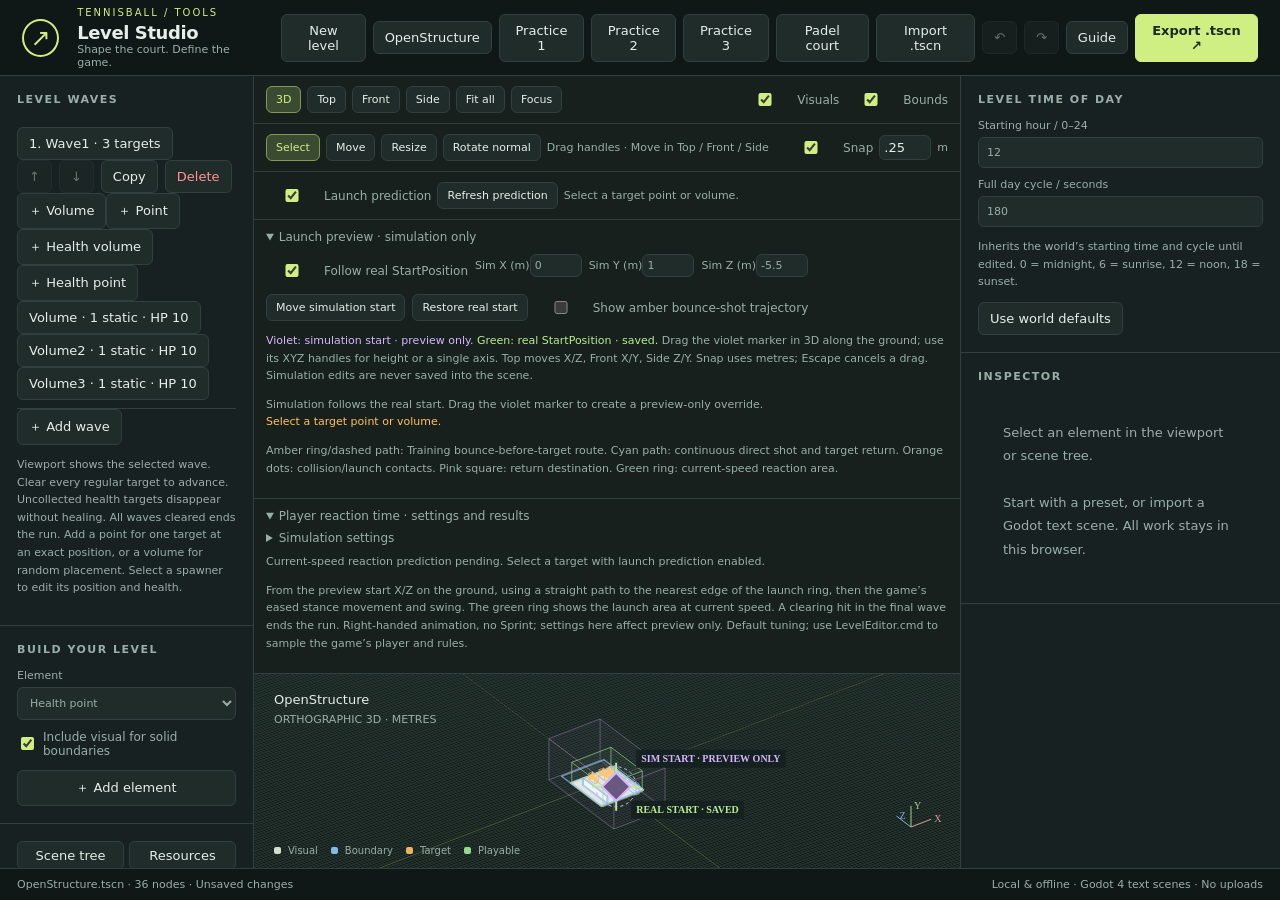
==== commit adf80254: "Publish TennisBall browser build" ====
--- a/LevelEditor.html
+++ b/LevelEditor.html
@@ -25,7 +25,7 @@
 <script>
 'use strict';
 /* PRACTICE_PRESETS_BEGIN */
-const embeddedPracticePresets={"1":"[gd_scene format=3]\n\n[ext_resource type=\u0022PackedScene\u0022 path=\u0022res://Resources/Render/Meshes/TennisPracticeCourt.glb\u0022 id=\u00221_court\u0022]\n[ext_resource type=\u0022Script\u0022 path=\u0022res://Scripts/Rendering/CourtFloodlights.cs\u0022 id=\u00222_iyxql\u0022]\n\n[sub_resource type=\u0022BoxShape3D\u0022 id=\u0022Shape_GroundBounds\u0022]\nsize = Vector3(10, 0.08, 16)\n\n[sub_resource type=\u0022BoxShape3D\u0022 id=\u0022Shape_BackWallBounds\u0022]\nsize = Vector3(10.5, 3.3, 0.3)\n\n[sub_resource type=\u0022BoxShape3D\u0022 id=\u0022Shape_LeftWallBounds\u0022]\nsize = Vector3(0.3, 3.3, 16.3)\n\n[sub_resource type=\u0022BoxShape3D\u0022 id=\u0022Shape_RightWallBounds\u0022]\nsize = Vector3(0.3, 3.3, 16.3)\n\n[sub_resource type=\u0022BoxShape3D\u0022 id=\u0022Shape_PlayableVolume\u0022]\nsize = Vector3(9.7, 8, 15.7)\n\n[sub_resource type=\u0022BoxShape3D\u0022 id=\u0022Shape_EscapeVolume\u0022]\nsize = Vector3(16, 16, 26)\n\n[node name=\u0022PracticeRallyLevel1\u0022 type=\u0022Node3D\u0022]\nmetadata/description = \u0022First rallies: aim near centre, follow the rebound and recover without Sprint or upgrades.\u0022\nmetadata/reaction_reference_speed = 3.5\n\n[node name=\u0022StartPosition\u0022 type=\u0022Marker3D\u0022 parent=\u0022.\u0022 groups=[\u0022start_position\u0022]]\ntransform = Transform3D(1, 0, 0, 0, 1, 0, 0, 0, 1, 0, 1, -6)\n\n[node name=\u0022Visuals\u0022 type=\u0022Node3D\u0022 parent=\u0022.\u0022]\n\n\n[node name=\u0022CourtModel\u0022 parent=\u0022Visuals\u0022 instance=ExtResource(\u00221_court\u0022)]\ntransform = Transform3D(-1, 0, 0, 0, 1, 0, 0, 0, -1, 0, -0.055, -2)\n\n[node name=\u0022Bounds\u0022 type=\u0022Node\u0022 parent=\u0022.\u0022]\n\n\n[node name=\u0022GroundBounds\u0022 type=\u0022Area3D\u0022 parent=\u0022Bounds\u0022 groups=[\u0022ground_bounds\u0022]]\ncollision_layer = 0\ncollision_mask = 0\nmonitoring = false\nmonitorable = false\n\n[node name=\u0022Shape\u0022 type=\u0022CollisionShape3D\u0022 parent=\u0022Bounds/GroundBounds\u0022]\ntransform = Transform3D(1, 0, 0, 0, 1, 0, 0, 0, 1, 0, -0.04, -2)\nshape = SubResource(\u0022Shape_GroundBounds\u0022)\n\n[node name=\u0022BackWallBounds\u0022 type=\u0022Area3D\u0022 parent=\u0022Bounds\u0022 groups=[\u0022back_wall_bounds\u0022]]\ncollision_layer = 0\ncollision_mask = 0\nmonitoring = false\nmonitorable = false\n\n[node name=\u0022Shape\u0022 type=\u0022CollisionShape3D\u0022 parent=\u0022Bounds/BackWallBounds\u0022]\ntransform = Transform3D(1, 0, 0, 0, 1, 0, 0, 0, 1, 0, 1.595, 6.1)\nshape = SubResource(\u0022Shape_BackWallBounds\u0022)\n\n[node name=\u0022LeftWallBounds\u0022 type=\u0022Area3D\u0022 parent=\u0022Bounds\u0022 groups=[\u0022side_wall_bounds\u0022]]\ncollision_layer = 0\ncollision_mask = 0\nmonitoring = false\nmonitorable = false\n\n[node name=\u0022Shape\u0022 type=\u0022CollisionShape3D\u0022 parent=\u0022Bounds/LeftWallBounds\u0022]\ntransform = Transform3D(1, 0, 0, 0, 1, 0, 0, 0, 1, -5.1, 1.595, -2)\nshape = SubResource(\u0022Shape_LeftWallBounds\u0022)\n\n[node name=\u0022RightWallBounds\u0022 type=\u0022Area3D\u0022 parent=\u0022Bounds\u0022 groups=[\u0022side_wall_bounds\u0022]]\ncollision_layer = 0\ncollision_mask = 0\nmonitoring = false\nmonitorable = false\n\n[node name=\u0022Shape\u0022 type=\u0022CollisionShape3D\u0022 parent=\u0022Bounds/RightWallBounds\u0022]\ntransform = Transform3D(1, 0, 0, 0, 1, 0, 0, 0, 1, 5.1, 1.595, -2)\nshape = SubResource(\u0022Shape_RightWallBounds\u0022)\n\n[node name=\u0022PlayableVolume\u0022 type=\u0022Area3D\u0022 parent=\u0022Bounds\u0022 groups=[\u0022playable_volume\u0022]]\ncollision_layer = 0\ncollision_mask = 0\nmonitoring = false\nmonitorable = false\n\n[node name=\u0022Shape\u0022 type=\u0022CollisionShape3D\u0022 parent=\u0022Bounds/PlayableVolume\u0022]\ntransform = Transform3D(1, 0, 0, 0, 1, 0, 0, 0, 1, 0, 3.75, -2)\nshape = SubResource(\u0022Shape_PlayableVolume\u0022)\n\n[node name=\u0022EscapeVolume\u0022 type=\u0022Area3D\u0022 parent=\u0022Bounds\u0022 groups=[\u0022escape_volume\u0022]]\ncollision_layer = 0\ncollision_mask = 0\nmonitoring = false\nmonitorable = false\n\n[node name=\u0022Shape\u0022 type=\u0022CollisionShape3D\u0022 parent=\u0022Bounds/EscapeVolume\u0022]\ntransform = Transform3D(1, 0, 0, 0, 1, 0, 0, 0, 1, 0, 5, -2)\nshape = SubResource(\u0022Shape_EscapeVolume\u0022)\n\n[node name=\u0022NightLighting\u0022 type=\u0022Node3D\u0022 parent=\u0022.\u0022]\nscript = ExtResource(\u00222_iyxql\u0022)\n\n[node name=\u0022NW\u0022 type=\u0022SpotLight3D\u0022 parent=\u0022NightLighting\u0022]\nrotation = Vector3(-0.808612935184647, -2.4640398911551453, 0)\nvisible = false\nlight_color = Color(1, 0.92941177, 0.8, 1)\nlight_energy = 0.0\nshadow_enabled = true\nshadow_normal_bias = 0.15\nspot_range = 18.0\nspot_attenuation = 0.65\nspot_angle = 38.0\nspot_angle_attenuation = 1.4\ntransform = Transform3D(1, 0, 0, 0, 1, 0, 0, 0, 1, -4.8895378, 6.1267346, -8.6232901)\n\n[node name=\u0022NE\u0022 type=\u0022SpotLight3D\u0022 parent=\u0022NightLighting\u0022]\nrotation = Vector3(-0.808612935184647, 2.4640398911551453, 0)\nvisible = false\nlight_color = Color(1, 0.92941177, 0.8, 1)\nlight_energy = 0.0\nshadow_enabled = true\nshadow_normal_bias = 0.15\nspot_range = 18.0\nspot_attenuation = 0.65\nspot_angle = 38.0\nspot_angle_attenuation = 1.4\ntransform = Transform3D(1, 0, 0, 0, 1, 0, 0, 0, 1, 4.8895378, 6.1267346, -8.6232901)\n\n[node name=\u0022SW\u0022 type=\u0022SpotLight3D\u0022 parent=\u0022NightLighting\u0022]\nrotation = Vector3(-0.808612935184647, -0.6775527624346479, 0)\nvisible = false\nlight_color = Color(1, 0.92941177, 0.8, 1)\nlight_energy = 0.0\nshadow_enabled = true\nshadow_normal_bias = 0.15\nspot_range = 18.0\nspot_attenuation = 0.65\nspot_angle = 38.0\nspot_angle_attenuation = 1.4\ntransform = Transform3D(1, 0, 0, 0, 1, 0, 0, 0, 1, -4.8895378, 6.1267346, 4.6232901)\n\n[node name=\u0022SE\u0022 type=\u0022SpotLight3D\u0022 parent=\u0022NightLighting\u0022]\nrotation = Vector3(-0.808612935184647, 0.6775527624346479, 0)\nvisible = false\nlight_color = Color(1, 0.92941177, 0.8, 1)\nlight_energy = 0.0\nshadow_enabled = true\nshadow_normal_bias = 0.15\nspot_range = 18.0\nspot_attenuation = 0.65\nspot_angle = 38.0\nspot_angle_attenuation = 1.4\ntransform = Transform3D(1, 0, 0, 0, 1, 0, 0, 0, 1, 4.8895378, 6.1267346, 4.6232901)\n\n[node name=\u0022Waves\u0022 type=\u0022Node3D\u0022 parent=\u0022.\u0022]\r\n\n[node name=\u0022Wave1_CentralRally\u0022 type=\u0022Node3D\u0022 parent=\u0022Waves\u0022]\r\nmetadata/wave_ability_upgrade = false\r\nmetadata/wave_tap_flight_time_range_seconds = Vector2(0.85, 0.95)\r\n\n[node name=\u0022Target1\u0022 type=\u0022Marker3D\u0022 parent=\u0022Waves/Wave1_CentralRally\u0022 groups=[\u0022wave_target_point\u0022]]\r\ntransform = Transform3D(1, 0, 0, 0, 1, 0, 0, 0, 1, 0, 0.5, 4)\r\nmetadata/wave_target_count = 1\nmetadata/wave_target_type = \u0022static\u0022\nmetadata/wave_target_health = 10\r\nmetadata/wave_target_launch_position = Vector3(-0, 0.04, -5.4)\r\nmetadata/wave_target_launch_duration_seconds = 1.5\r\n\n[node name=\u0022Wave2_CentralRally\u0022 type=\u0022Node3D\u0022 parent=\u0022Waves\u0022]\r\nmetadata/wave_ability_upgrade = true\r\nmetadata/wave_tap_flight_time_range_seconds = Vector2(0.85, 0.95)\r\n\n[node name=\u0022Target1\u0022 type=\u0022Marker3D\u0022 parent=\u0022Waves/Wave2_CentralRally\u0022 groups=[\u0022wave_target_point\u0022]]\r\ntransform = Transform3D(1, 0, 0, 0, 1, 0, 0, 0, 1, -1.05, 0.95, 1.3)\r\nmetadata/wave_target_count = 1\nmetadata/wave_target_type = \u0022static\u0022\nmetadata/wave_target_health = 10\r\nmetadata/wave_target_launch_position = Vector3(0.55, 0.04, -5.65)\r\nmetadata/wave_target_launch_duration_seconds = 1.56\r\n\n[node name=\u0022Target2\u0022 type=\u0022Marker3D\u0022 parent=\u0022Waves/Wave2_CentralRally\u0022 groups=[\u0022wave_target_point\u0022]]\r\ntransform = Transform3D(1, 0, 0, 0, 1, 0, 0, 0, 1, 0, 0.5, 4)\r\nmetadata/wave_target_count = 1\nmetadata/wave_target_type = \u0022static\u0022\nmetadata/wave_target_health = 10\r\nmetadata/wave_target_launch_position = Vector3(-0, 0.04, -5.65)\r\nmetadata/wave_target_launch_duration_seconds = 1.56\r\n\n[node name=\u0022Wave3_CentralRally\u0022 type=\u0022Node3D\u0022 parent=\u0022Waves\u0022]\r\nmetadata/wave_ability_upgrade = false\r\nmetadata/wave_tap_flight_time_range_seconds = Vector2(0.85, 0.95)\r\n\n[node name=\u0022Target1\u0022 type=\u0022Marker3D\u0022 parent=\u0022Waves/Wave3_CentralRally\u0022 groups=[\u0022wave_target_point\u0022]]\r\ntransform = Transform3D(1, 0, 0, 0, 1, 0, 0, 0, 1, -1.4, 0.95, 1.85)\r\nmetadata/wave_target_count = 1\nmetadata/wave_target_type = \u0022static\u0022\nmetadata/wave_target_health = 10\r\nmetadata/wave_target_launch_position = Vector3(0.75, 0.04, -5.9)\r\nmetadata/wave_target_launch_duration_seconds = 1.62\r\n\n[node name=\u0022Target2\u0022 type=\u0022Marker3D\u0022 parent=\u0022Waves/Wave3_CentralRally\u0022 groups=[\u0022wave_target_point\u0022]]\r\ntransform = Transform3D(1, 0, 0, 0, 1, 0, 0, 0, 1, 1.4, 0.95, 1.85)\r\nmetadata/wave_target_count = 1\nmetadata/wave_target_type = \u0022static\u0022\nmetadata/wave_target_health = 10\r\nmetadata/wave_target_launch_position = Vector3(-0.75, 0.04, -5.9)\r\nmetadata/wave_target_launch_duration_seconds = 1.62\r\n\n[node name=\u0022Target3\u0022 type=\u0022Marker3D\u0022 parent=\u0022Waves/Wave3_CentralRally\u0022 groups=[\u0022wave_target_point\u0022]]\r\ntransform = Transform3D(1, 0, 0, 0, 1, 0, 0, 0, 1, 0, 0.5, 4)\r\nmetadata/wave_target_count = 1\nmetadata/wave_target_type = \u0022static\u0022\nmetadata/wave_target_health = 10\r\nmetadata/wave_target_launch_position = Vector3(-0, 0.04, -5.9)\r\nmetadata/wave_target_launch_duration_seconds = 1.62\r\n","2":"[gd_scene format=3]\n\n[ext_resource type=\u0022PackedScene\u0022 path=\u0022res://Resources/Render/Meshes/TennisPracticeCourt.glb\u0022 id=\u00221_court\u0022]\n[ext_resource type=\u0022Script\u0022 path=\u0022res://Scripts/Rendering/CourtFloodlights.cs\u0022 id=\u00222_iyxql\u0022]\n\n[sub_resource type=\u0022BoxShape3D\u0022 id=\u0022Shape_GroundBounds\u0022]\nsize = Vector3(10, 0.08, 16)\n\n[sub_resource type=\u0022BoxShape3D\u0022 id=\u0022Shape_BackWallBounds\u0022]\nsize = Vector3(10.5, 3.3, 0.3)\n\n[sub_resource type=\u0022BoxShape3D\u0022 id=\u0022Shape_LeftWallBounds\u0022]\nsize = Vector3(0.3, 3.3, 16.3)\n\n[sub_resource type=\u0022BoxShape3D\u0022 id=\u0022Shape_RightWallBounds\u0022]\nsize = Vector3(0.3, 3.3, 16.3)\n\n[sub_resource type=\u0022BoxShape3D\u0022 id=\u0022Shape_PlayableVolume\u0022]\nsize = Vector3(9.7, 8, 15.7)\n\n[sub_resource type=\u0022BoxShape3D\u0022 id=\u0022Shape_EscapeVolume\u0022]\nsize = Vector3(16, 16, 26)\n\n[node name=\u0022PracticeRallyLevel2\u0022 type=\u0022Node3D\u0022]\nmetadata/description = \u0022Placement and recovery: wider static choices and alternating depth, calibrated at base speed.\u0022\nmetadata/reaction_reference_speed = 3.5\n\n[node name=\u0022StartPosition\u0022 type=\u0022Marker3D\u0022 parent=\u0022.\u0022 groups=[\u0022start_position\u0022]]\ntransform = Transform3D(1, 0, 0, 0, 1, 0, 0, 0, 1, 0, 1, -6)\n\n[node name=\u0022Visuals\u0022 type=\u0022Node3D\u0022 parent=\u0022.\u0022]\n\n\n[node name=\u0022CourtModel\u0022 parent=\u0022Visuals\u0022 instance=ExtResource(\u00221_court\u0022)]\ntransform = Transform3D(-1, 0, 0, 0, 1, 0, 0, 0, -1, 0, -0.055, -2)\n\n[node name=\u0022Bounds\u0022 type=\u0022Node\u0022 parent=\u0022.\u0022]\n\n\n[node name=\u0022GroundBounds\u0022 type=\u0022Area3D\u0022 parent=\u0022Bounds\u0022 groups=[\u0022ground_bounds\u0022]]\ncollision_layer = 0\ncollision_mask = 0\nmonitoring = false\nmonitorable = false\n\n[node name=\u0022Shape\u0022 type=\u0022CollisionShape3D\u0022 parent=\u0022Bounds/GroundBounds\u0022]\ntransform = Transform3D(1, 0, 0, 0, 1, 0, 0, 0, 1, 0, -0.04, -2)\nshape = SubResource(\u0022Shape_GroundBounds\u0022)\n\n[node name=\u0022BackWallBounds\u0022 type=\u0022Area3D\u0022 parent=\u0022Bounds\u0022 groups=[\u0022back_wall_bounds\u0022]]\ncollision_layer = 0\ncollision_mask = 0\nmonitoring = false\nmonitorable = false\n\n[node name=\u0022Shape\u0022 type=\u0022CollisionShape3D\u0022 parent=\u0022Bounds/BackWallBounds\u0022]\ntransform = Transform3D(1, 0, 0, 0, 1, 0, 0, 0, 1, 0, 1.595, 6.1)\nshape = SubResource(\u0022Shape_BackWallBounds\u0022)\n\n[node name=\u0022LeftWallBounds\u0022 type=\u0022Area3D\u0022 parent=\u0022Bounds\u0022 groups=[\u0022side_wall_bounds\u0022]]\ncollision_layer = 0\ncollision_mask = 0\nmonitoring = false\nmonitorable = false\n\n[node name=\u0022Shape\u0022 type=\u0022CollisionShape3D\u0022 parent=\u0022Bounds/LeftWallBounds\u0022]\ntransform = Transform3D(1, 0, 0, 0, 1, 0, 0, 0, 1, -5.1, 1.595, -2)\nshape = SubResource(\u0022Shape_LeftWallBounds\u0022)\n\n[node name=\u0022RightWallBounds\u0022 type=\u0022Area3D\u0022 parent=\u0022Bounds\u0022 groups=[\u0022side_wall_bounds\u0022]]\ncollision_layer = 0\ncollision_mask = 0\nmonitoring = false\nmonitorable = false\n\n[node name=\u0022Shape\u0022 type=\u0022CollisionShape3D\u0022 parent=\u0022Bounds/RightWallBounds\u0022]\ntransform = Transform3D(1, 0, 0, 0, 1, 0, 0, 0, 1, 5.1, 1.595, -2)\nshape = SubResource(\u0022Shape_RightWallBounds\u0022)\n\n[node name=\u0022PlayableVolume\u0022 type=\u0022Area3D\u0022 parent=\u0022Bounds\u0022 groups=[\u0022playable_volume\u0022]]\ncollision_layer = 0\ncollision_mask = 0\nmonitoring = false\nmonitorable = false\n\n[node name=\u0022Shape\u0022 type=\u0022CollisionShape3D\u0022 parent=\u0022Bounds/PlayableVolume\u0022]\ntransform = Transform3D(1, 0, 0, 0, 1, 0, 0, 0, 1, 0, 3.75, -2)\nshape = SubResource(\u0022Shape_PlayableVolume\u0022)\n\n[node name=\u0022EscapeVolume\u0022 type=\u0022Area3D\u0022 parent=\u0022Bounds\u0022 groups=[\u0022escape_volume\u0022]]\ncollision_layer = 0\ncollision_mask = 0\nmonitoring = false\nmonitorable = false\n\n[node name=\u0022Shape\u0022 type=\u0022CollisionShape3D\u0022 parent=\u0022Bounds/EscapeVolume\u0022]\ntransform = Transform3D(1, 0, 0, 0, 1, 0, 0, 0, 1, 0, 5, -2)\nshape = SubResource(\u0022Shape_EscapeVolume\u0022)\n\n[node name=\u0022NightLighting\u0022 type=\u0022Node3D\u0022 parent=\u0022.\u0022]\nscript = ExtResource(\u00222_iyxql\u0022)\n\n[node name=\u0022NW\u0022 type=\u0022SpotLight3D\u0022 parent=\u0022NightLighting\u0022]\nrotation = Vector3(-0.808612935184647, -2.4640398911551453, 0)\nvisible = false\nlight_color = Color(1, 0.92941177, 0.8, 1)\nlight_energy = 0.0\nshadow_enabled = true\nshadow_normal_bias = 0.15\nspot_range = 18.0\nspot_attenuation = 0.65\nspot_angle = 38.0\nspot_angle_attenuation = 1.4\ntransform = Transform3D(1, 0, 0, 0, 1, 0, 0, 0, 1, -4.8895378, 6.1267346, -8.6232901)\n\n[node name=\u0022NE\u0022 type=\u0022SpotLight3D\u0022 parent=\u0022NightLighting\u0022]\nrotation = Vector3(-0.808612935184647, 2.4640398911551453, 0)\nvisible = false\nlight_color = Color(1, 0.92941177, 0.8, 1)\nlight_energy = 0.0\nshadow_enabled = true\nshadow_normal_bias = 0.15\nspot_range = 18.0\nspot_attenuation = 0.65\nspot_angle = 38.0\nspot_angle_attenuation = 1.4\ntransform = Transform3D(1, 0, 0, 0, 1, 0, 0, 0, 1, 4.8895378, 6.1267346, -8.6232901)\n\n[node name=\u0022SW\u0022 type=\u0022SpotLight3D\u0022 parent=\u0022NightLighting\u0022]\nrotation = Vector3(-0.808612935184647, -0.6775527624346479, 0)\nvisible = false\nlight_color = Color(1, 0.92941177, 0.8, 1)\nlight_energy = 0.0\nshadow_enabled = true\nshadow_normal_bias = 0.15\nspot_range = 18.0\nspot_attenuation = 0.65\nspot_angle = 38.0\nspot_angle_attenuation = 1.4\ntransform = Transform3D(1, 0, 0, 0, 1, 0, 0, 0, 1, -4.8895378, 6.1267346, 4.6232901)\n\n[node name=\u0022SE\u0022 type=\u0022SpotLight3D\u0022 parent=\u0022NightLighting\u0022]\nrotation = Vector3(-0.808612935184647, 0.6775527624346479, 0)\nvisible = false\nlight_color = Color(1, 0.92941177, 0.8, 1)\nlight_energy = 0.0\nshadow_enabled = true\nshadow_normal_bias = 0.15\nspot_range = 18.0\nspot_attenuation = 0.65\nspot_angle = 38.0\nspot_angle_attenuation = 1.4\ntransform = Transform3D(1, 0, 0, 0, 1, 0, 0, 0, 1, 4.8895378, 6.1267346, 4.6232901)\n\n[node name=\u0022Waves\u0022 type=\u0022Node3D\u0022 parent=\u0022.\u0022]\r\n\n[node name=\u0022Wave1_LateralRecovery\u0022 type=\u0022Node3D\u0022 parent=\u0022Waves\u0022]\r\nmetadata/wave_ability_upgrade = false\r\nmetadata/wave_tap_flight_time_range_seconds = Vector2(0.85, 0.95)\r\n\n[node name=\u0022Target1\u0022 type=\u0022Marker3D\u0022 parent=\u0022Waves/Wave1_LateralRecovery\u0022 groups=[\u0022wave_target_point\u0022]]\r\ntransform = Transform3D(1, 0, 0, 0, 1, 0, 0, 0, 1, -1.4, 0.95, 1.1)\r\nmetadata/wave_target_count = 1\nmetadata/wave_target_type = \u0022static\u0022\nmetadata/wave_target_health = 10\r\nmetadata/wave_target_launch_position = Vector3(0.9, 0.04, -5.6)\r\nmetadata/wave_target_launch_duration_seconds = 1.58\r\n\n[node name=\u0022Target2\u0022 type=\u0022Marker3D\u0022 parent=\u0022Waves/Wave1_LateralRecovery\u0022 groups=[\u0022wave_target_point\u0022]]\r\ntransform = Transform3D(1, 0, 0, 0, 1, 0, 0, 0, 1, 1.4, 0.95, 1.1)\r\nmetadata/wave_target_count = 1\nmetadata/wave_target_type = \u0022static\u0022\nmetadata/wave_target_health = 10\r\nmetadata/wave_target_launch_position = Vector3(-0.9, 0.04, -5.6)\r\nmetadata/wave_target_launch_duration_seconds = 1.58\r\n\n[node name=\u0022Target3\u0022 type=\u0022Marker3D\u0022 parent=\u0022Waves/Wave1_LateralRecovery\u0022 groups=[\u0022wave_target_point\u0022]]\r\ntransform = Transform3D(1, 0, 0, 0, 1, 0, 0, 0, 1, 0, 0.5, 4)\r\nmetadata/wave_target_count = 1\nmetadata/wave_target_type = \u0022static\u0022\nmetadata/wave_target_health = 10\r\nmetadata/wave_target_launch_position = Vector3(-0, 0.04, -5.6)\r\nmetadata/wave_target_launch_duration_seconds = 1.58\r\n\n[node name=\u0022Wave2_LateralRecovery\u0022 type=\u0022Node3D\u0022 parent=\u0022Waves\u0022]\r\nmetadata/wave_ability_upgrade = true\r\nmetadata/wave_tap_flight_time_range_seconds = Vector2(0.85, 0.95)\r\n\n[node name=\u0022Target1\u0022 type=\u0022Marker3D\u0022 parent=\u0022Waves/Wave2_LateralRecovery\u0022 groups=[\u0022wave_target_point\u0022]]\r\ntransform = Transform3D(1, 0, 0, 0, 1, 0, 0, 0, 1, -1.6, 0.95, 1.65)\r\nmetadata/wave_target_count = 1\nmetadata/wave_target_type = \u0022static\u0022\nmetadata/wave_target_health = 10\r\nmetadata/wave_target_launch_position = Vector3(1.05, 0.04, -5.85)\r\nmetadata/wave_target_launch_duration_seconds = 1.64\r\n\n[node name=\u0022Target2\u0022 type=\u0022Marker3D\u0022 parent=\u0022Waves/Wave2_LateralRecovery\u0022 groups=[\u0022wave_target_point\u0022]]\r\ntransform = Transform3D(1, 0, 0, 0, 1, 0, 0, 0, 1, 1.6, 0.95, 1.65)\r\nmetadata/wave_target_count = 1\nmetadata/wave_target_type = \u0022static\u0022\nmetadata/wave_target_health = 10\r\nmetadata/wave_target_launch_position = Vector3(-1.05, 0.04, -5.85)\r\nmetadata/wave_target_launch_duration_seconds = 1.64\r\n\n[node name=\u0022Target3\u0022 type=\u0022Marker3D\u0022 parent=\u0022Waves/Wave2_LateralRecovery\u0022 groups=[\u0022wave_target_point\u0022]]\r\ntransform = Transform3D(1, 0, 0, 0, 1, 0, 0, 0, 1, 0, 0.5, 4)\r\nmetadata/wave_target_count = 1\nmetadata/wave_target_type = \u0022static\u0022\nmetadata/wave_target_health = 10\r\nmetadata/wave_target_launch_position = Vector3(-0, 0.04, -5.85)\r\nmetadata/wave_target_launch_duration_seconds = 1.64\r\n\n[node name=\u0022Wave3_LateralRecovery\u0022 type=\u0022Node3D\u0022 parent=\u0022Waves\u0022]\r\nmetadata/wave_ability_upgrade = false\r\nmetadata/wave_tap_flight_time_range_seconds = Vector2(0.85, 0.95)\r\n\n[node name=\u0022Target1\u0022 type=\u0022Marker3D\u0022 parent=\u0022Waves/Wave3_LateralRecovery\u0022 groups=[\u0022wave_target_point\u0022]]\r\ntransform = Transform3D(1, 0, 0, 0, 1, 0, 0, 0, 1, -1.8, 0.95, 2.2)\r\nmetadata/wave_target_count = 1\nmetadata/wave_target_type = \u0022static\u0022\nmetadata/wave_target_health = 10\r\nmetadata/wave_target_launch_position = Vector3(1.2, 0.04, -6.1)\r\nmetadata/wave_target_launch_duration_seconds = 1.7\r\n\n[node name=\u0022Target2\u0022 type=\u0022Marker3D\u0022 parent=\u0022Waves/Wave3_LateralRecovery\u0022 groups=[\u0022wave_target_point\u0022]]\r\ntransform = Transform3D(1, 0, 0, 0, 1, 0, 0, 0, 1, 1.8, 0.95, 2.2)\r\nmetadata/wave_target_count = 1\nmetadata/wave_target_type = \u0022static\u0022\nmetadata/wave_target_health = 10\r\nmetadata/wave_target_launch_position = Vector3(-1.2, 0.04, -6.1)\r\nmetadata/wave_target_launch_duration_seconds = 1.7\r\n\n[node name=\u0022Target3\u0022 type=\u0022Marker3D\u0022 parent=\u0022Waves/Wave3_LateralRecovery\u0022 groups=[\u0022wave_target_point\u0022]]\r\ntransform = Transform3D(1, 0, 0, 0, 1, 0, 0, 0, 1, 0, 0.5, 4)\r\nmetadata/wave_target_count = 1\nmetadata/wave_target_type = \u0022static\u0022\nmetadata/wave_target_health = 10\r\nmetadata/wave_target_launch_position = Vector3(-0, 0.04, -6.1)\r\nmetadata/wave_target_launch_duration_seconds = 1.7\r\n","3":"[gd_scene format=3]\n\n[ext_resource type=\u0022PackedScene\u0022 path=\u0022res://Resources/Render/Meshes/TennisPracticeCourt.glb\u0022 id=\u00221_court\u0022]\n[ext_resource type=\u0022Script\u0022 path=\u0022res://Scripts/Rendering/CourtFloodlights.cs\u0022 id=\u00222_iyxql\u0022]\n\n[sub_resource type=\u0022BoxShape3D\u0022 id=\u0022Shape_GroundBounds\u0022]\nsize = Vector3(10, 0.08, 16)\n\n[sub_resource type=\u0022BoxShape3D\u0022 id=\u0022Shape_BackWallBounds\u0022]\nsize = Vector3(10.5, 3.3, 0.3)\n\n[sub_resource type=\u0022BoxShape3D\u0022 id=\u0022Shape_LeftWallBounds\u0022]\nsize = Vector3(0.3, 3.3, 16.3)\n\n[sub_resource type=\u0022BoxShape3D\u0022 id=\u0022Shape_RightWallBounds\u0022]\nsize = Vector3(0.3, 3.3, 16.3)\n\n[sub_resource type=\u0022BoxShape3D\u0022 id=\u0022Shape_PlayableVolume\u0022]\nsize = Vector3(9.7, 8, 15.7)\n\n[sub_resource type=\u0022BoxShape3D\u0022 id=\u0022Shape_EscapeVolume\u0022]\nsize = Vector3(16, 16, 26)\n\n[node name=\u0022PracticeRallyLevel3\u0022 type=\u0022Node3D\u0022]\nmetadata/description = \u0022Match preparation: combine lateral placement, depth and controlled low contact at base speed.\u0022\nmetadata/reaction_reference_speed = 3.5\n\n[node name=\u0022StartPosition\u0022 type=\u0022Marker3D\u0022 parent=\u0022.\u0022 groups=[\u0022start_position\u0022]]\ntransform = Transform3D(1, 0, 0, 0, 1, 0, 0, 0, 1, 0, 1, -6)\n\n[node name=\u0022Visuals\u0022 type=\u0022Node3D\u0022 parent=\u0022.\u0022]\n\n\n[node name=\u0022CourtModel\u0022 parent=\u0022Visuals\u0022 instance=ExtResource(\u00221_court\u0022)]\ntransform = Transform3D(-1, 0, 0, 0, 1, 0, 0, 0, -1, 0, -0.055, -2)\n\n[node name=\u0022Bounds\u0022 type=\u0022Node\u0022 parent=\u0022.\u0022]\n\n\n[node name=\u0022GroundBounds\u0022 type=\u0022Area3D\u0022 parent=\u0022Bounds\u0022 groups=[\u0022ground_bounds\u0022]]\ncollision_layer = 0\ncollision_mask = 0\nmonitoring = false\nmonitorable = false\n\n[node name=\u0022Shape\u0022 type=\u0022CollisionShape3D\u0022 parent=\u0022Bounds/GroundBounds\u0022]\ntransform = Transform3D(1, 0, 0, 0, 1, 0, 0, 0, 1, 0, -0.04, -2)\nshape = SubResource(\u0022Shape_GroundBounds\u0022)\n\n[node name=\u0022BackWallBounds\u0022 type=\u0022Area3D\u0022 parent=\u0022Bounds\u0022 groups=[\u0022back_wall_bounds\u0022]]\ncollision_layer = 0\ncollision_mask = 0\nmonitoring = false\nmonitorable = false\n\n[node name=\u0022Shape\u0022 type=\u0022CollisionShape3D\u0022 parent=\u0022Bounds/BackWallBounds\u0022]\ntransform = Transform3D(1, 0, 0, 0, 1, 0, 0, 0, 1, 0, 1.595, 6.1)\nshape = SubResource(\u0022Shape_BackWallBounds\u0022)\n\n[node name=\u0022LeftWallBounds\u0022 type=\u0022Area3D\u0022 parent=\u0022Bounds\u0022 groups=[\u0022side_wall_bounds\u0022]]\ncollision_layer = 0\ncollision_mask = 0\nmonitoring = false\nmonitorable = false\n\n[node name=\u0022Shape\u0022 type=\u0022CollisionShape3D\u0022 parent=\u0022Bounds/LeftWallBounds\u0022]\ntransform = Transform3D(1, 0, 0, 0, 1, 0, 0, 0, 1, -5.1, 1.595, -2)\nshape = SubResource(\u0022Shape_LeftWallBounds\u0022)\n\n[node name=\u0022RightWallBounds\u0022 type=\u0022Area3D\u0022 parent=\u0022Bounds\u0022 groups=[\u0022side_wall_bounds\u0022]]\ncollision_layer = 0\ncollision_mask = 0\nmonitoring = false\nmonitorable = false\n\n[node name=\u0022Shape\u0022 type=\u0022CollisionShape3D\u0022 parent=\u0022Bounds/RightWallBounds\u0022]\ntransform = Transform3D(1, 0, 0, 0, 1, 0, 0, 0, 1, 5.1, 1.595, -2)\nshape = SubResource(\u0022Shape_RightWallBounds\u0022)\n\n[node name=\u0022PlayableVolume\u0022 type=\u0022Area3D\u0022 parent=\u0022Bounds\u0022 groups=[\u0022playable_volume\u0022]]\ncollision_layer = 0\ncollision_mask = 0\nmonitoring = false\nmonitorable = false\n\n[node name=\u0022Shape\u0022 type=\u0022CollisionShape3D\u0022 parent=\u0022Bounds/PlayableVolume\u0022]\ntransform = Transform3D(1, 0, 0, 0, 1, 0, 0, 0, 1, 0, 3.75, -2)\nshape = SubResource(\u0022Shape_PlayableVolume\u0022)\n\n[node name=\u0022EscapeVolume\u0022 type=\u0022Area3D\u0022 parent=\u0022Bounds\u0022 groups=[\u0022escape_volume\u0022]]\ncollision_layer = 0\ncollision_mask = 0\nmonitoring = false\nmonitorable = false\n\n[node name=\u0022Shape\u0022 type=\u0022CollisionShape3D\u0022 parent=\u0022Bounds/EscapeVolume\u0022]\ntransform = Transform3D(1, 0, 0, 0, 1, 0, 0, 0, 1, 0, 5, -2)\nshape = SubResource(\u0022Shape_EscapeVolume\u0022)\n\n[node name=\u0022NightLighting\u0022 type=\u0022Node3D\u0022 parent=\u0022.\u0022]\nscript = ExtResource(\u00222_iyxql\u0022)\n\n[node name=\u0022NW\u0022 type=\u0022SpotLight3D\u0022 parent=\u0022NightLighting\u0022]\nrotation = Vector3(-0.808612935184647, -2.4640398911551453, 0)\nvisible = false\nlight_color = Color(1, 0.92941177, 0.8, 1)\nlight_energy = 0.0\nshadow_enabled = true\nshadow_normal_bias = 0.15\nspot_range = 18.0\nspot_attenuation = 0.65\nspot_angle = 38.0\nspot_angle_attenuation = 1.4\ntransform = Transform3D(1, 0, 0, 0, 1, 0, 0, 0, 1, -4.8895378, 6.1267346, -8.6232901)\n\n[node name=\u0022NE\u0022 type=\u0022SpotLight3D\u0022 parent=\u0022NightLighting\u0022]\nrotation = Vector3(-0.808612935184647, 2.4640398911551453, 0)\nvisible = false\nlight_color = Color(1, 0.92941177, 0.8, 1)\nlight_energy = 0.0\nshadow_enabled = true\nshadow_normal_bias = 0.15\nspot_range = 18.0\nspot_attenuation = 0.65\nspot_angle = 38.0\nspot_angle_attenuation = 1.4\ntransform = Transform3D(1, 0, 0, 0, 1, 0, 0, 0, 1, 4.8895378, 6.1267346, -8.6232901)\n\n[node name=\u0022SW\u0022 type=\u0022SpotLight3D\u0022 parent=\u0022NightLighting\u0022]\nrotation = Vector3(-0.808612935184647, -0.6775527624346479, 0)\nvisible = false\nlight_color = Color(1, 0.92941177, 0.8, 1)\nlight_energy = 0.0\nshadow_enabled = true\nshadow_normal_bias = 0.15\nspot_range = 18.0\nspot_attenuation = 0.65\nspot_angle = 38.0\nspot_angle_attenuation = 1.4\ntransform = Transform3D(1, 0, 0, 0, 1, 0, 0, 0, 1, -4.8895378, 6.1267346, 4.6232901)\n\n[node name=\u0022SE\u0022 type=\u0022SpotLight3D\u0022 parent=\u0022NightLighting\u0022]\nrotation = Vector3(-0.808612935184647, 0.6775527624346479, 0)\nvisible = false\nlight_color = Color(1, 0.92941177, 0.8, 1)\nlight_energy = 0.0\nshadow_enabled = true\nshadow_normal_bias = 0.15\nspot_range = 18.0\nspot_attenuation = 0.65\nspot_angle = 38.0\nspot_angle_attenuation = 1.4\ntransform = Transform3D(1, 0, 0, 0, 1, 0, 0, 0, 1, 4.8895378, 6.1267346, 4.6232901)\n\n[node name=\u0022Waves\u0022 type=\u0022Node3D\u0022 parent=\u0022.\u0022]\r\n\n[node name=\u0022Wave1_MatchPlacement\u0022 type=\u0022Node3D\u0022 parent=\u0022Waves\u0022]\r\nmetadata/wave_ability_upgrade = false\r\nmetadata/wave_tap_flight_time_range_seconds = Vector2(0.85, 0.95)\r\n\n[node name=\u0022Target1\u0022 type=\u0022Marker3D\u0022 parent=\u0022Waves/Wave1_MatchPlacement\u0022 groups=[\u0022wave_target_point\u0022]]\r\ntransform = Transform3D(1, 0, 0, 0, 1, 0, 0, 0, 1, -1.9, 0.95, 1.45)\r\nmetadata/wave_target_count = 1\nmetadata/wave_target_type = \u0022static\u0022\nmetadata/wave_target_health = 10\r\nmetadata/wave_target_launch_position = Vector3(1.4, 0.04, -5.8)\r\nmetadata/wave_target_launch_duration_seconds = 1.66\r\n\n[node name=\u0022Target2\u0022 type=\u0022Marker3D\u0022 parent=\u0022Waves/Wave1_MatchPlacement\u0022 groups=[\u0022wave_target_point\u0022]]\r\ntransform = Transform3D(1, 0, 0, 0, 1, 0, 0, 0, 1, 1.9, 0.95, 1.45)\r\nmetadata/wave_target_count = 1\nmetadata/wave_target_type = \u0022static\u0022\nmetadata/wave_target_health = 10\r\nmetadata/wave_target_launch_position = Vector3(-1.4, 0.04, -5.8)\r\nmetadata/wave_target_launch_duration_seconds = 1.66\r\n\n[node name=\u0022Target3\u0022 type=\u0022Marker3D\u0022 parent=\u0022Waves/Wave1_MatchPlacement\u0022 groups=[\u0022wave_target_point\u0022]]\r\ntransform = Transform3D(1, 0, 0, 0, 1, 0, 0, 0, 1, 0, 0.5, 4)\r\nmetadata/wave_target_count = 1\nmetadata/wave_target_type = \u0022static\u0022\nmetadata/wave_target_health = 10\r\nmetadata/wave_target_launch_position = Vector3(-0, 0.04, -5.8)\r\nmetadata/wave_target_launch_duration_seconds = 1.66\r\n\n[node name=\u0022Wave2_MatchPlacement\u0022 type=\u0022Node3D\u0022 parent=\u0022Waves\u0022]\r\nmetadata/wave_ability_upgrade = true\r\nmetadata/wave_tap_flight_time_range_seconds = Vector2(0.85, 0.95)\r\n\n[node name=\u0022Target1\u0022 type=\u0022Marker3D\u0022 parent=\u0022Waves/Wave2_MatchPlacement\u0022 groups=[\u0022wave_target_point\u0022]]\r\ntransform = Transform3D(1, 0, 0, 0, 1, 0, 0, 0, 1, -2.05, 0.95, 2)\r\nmetadata/wave_target_count = 1\nmetadata/wave_target_type = \u0022static\u0022\nmetadata/wave_target_health = 10\r\nmetadata/wave_target_launch_position = Vector3(1.55, 0.04, -6.05)\r\nmetadata/wave_target_launch_duration_seconds = 1.7199999\r\n\n[node name=\u0022Target2\u0022 type=\u0022Marker3D\u0022 parent=\u0022Waves/Wave2_MatchPlacement\u0022 groups=[\u0022wave_target_point\u0022]]\r\ntransform = Transform3D(1, 0, 0, 0, 1, 0, 0, 0, 1, 2.05, 0.95, 2)\r\nmetadata/wave_target_count = 1\nmetadata/wave_target_type = \u0022static\u0022\nmetadata/wave_target_health = 10\r\nmetadata/wave_target_launch_position = Vector3(-1.55, 0.04, -6.05)\r\nmetadata/wave_target_launch_duration_seconds = 1.7199999\r\n\n[node name=\u0022Target3\u0022 type=\u0022Marker3D\u0022 parent=\u0022Waves/Wave2_MatchPlacement\u0022 groups=[\u0022wave_target_point\u0022]]\r\ntransform = Transform3D(1, 0, 0, 0, 1, 0, 0, 0, 1, 0, 0.5, 4)\r\nmetadata/wave_target_count = 1\nmetadata/wave_target_type = \u0022static\u0022\nmetadata/wave_target_health = 10\r\nmetadata/wave_target_launch_position = Vector3(-0, 0.04, -6.05)\r\nmetadata/wave_target_launch_duration_seconds = 1.7199999\r\n\n[node name=\u0022Wave3_MatchPlacement\u0022 type=\u0022Node3D\u0022 parent=\u0022Waves\u0022]\r\nmetadata/wave_ability_upgrade = false\r\nmetadata/wave_tap_flight_time_range_seconds = Vector2(0.85, 0.95)\r\n\n[node name=\u0022Target1\u0022 type=\u0022Marker3D\u0022 parent=\u0022Waves/Wave3_MatchPlacement\u0022 groups=[\u0022wave_target_point\u0022]]\r\ntransform = Transform3D(1, 0, 0, 0, 1, 0, 0, 0, 1, -2.2, 0.95, 2.55)\r\nmetadata/wave_target_count = 1\nmetadata/wave_target_type = \u0022static\u0022\nmetadata/wave_target_health = 10\r\nmetadata/wave_target_launch_position = Vector3(1.7, 0.04, -6.3)\r\nmetadata/wave_target_launch_duration_seconds = 1.78\r\n\n[node name=\u0022Target2\u0022 type=\u0022Marker3D\u0022 parent=\u0022Waves/Wave3_MatchPlacement\u0022 groups=[\u0022wave_target_point\u0022]]\r\ntransform = Transform3D(1, 0, 0, 0, 1, 0, 0, 0, 1, 2.2, 0.95, 2.55)\r\nmetadata/wave_target_count = 1\nmetadata/wave_target_type = \u0022static\u0022\nmetadata/wave_target_health = 10\r\nmetadata/wave_target_launch_position = Vector3(-1.7, 0.04, -6.3)\r\nmetadata/wave_target_launch_duration_seconds = 1.78\r\n\n[node name=\u0022Target3\u0022 type=\u0022Marker3D\u0022 parent=\u0022Waves/Wave3_MatchPlacement\u0022 groups=[\u0022wave_target_point\u0022]]\r\ntransform = Transform3D(1, 0, 0, 0, 1, 0, 0, 0, 1, 0, 0.5, 4)\r\nmetadata/wave_target_count = 1\nmetadata/wave_target_type = \u0022static\u0022\nmetadata/wave_target_health = 10\r\nmetadata/wave_target_launch_position = Vector3(-0, 0.04, -6.3)\r\nmetadata/wave_target_launch_duration_seconds = 1.78\r\n"};
+const embeddedPracticePresets={"1":"[gd_scene format=3]\n\n[ext_resource type=\u0022PackedScene\u0022 path=\u0022res://Resources/Render/Meshes/TennisPracticeCourt.glb\u0022 id=\u00221_court\u0022]\n[ext_resource type=\u0022Script\u0022 path=\u0022res://Scripts/Rendering/CourtFloodlights.cs\u0022 id=\u00222_iyxql\u0022]\n\n[sub_resource type=\u0022BoxShape3D\u0022 id=\u0022Shape_GroundBounds\u0022]\nsize = Vector3(10, 0.08, 16)\n\n[sub_resource type=\u0022BoxShape3D\u0022 id=\u0022Shape_BackWallBounds\u0022]\nsize = Vector3(10.5, 3.3, 0.3)\n\n[sub_resource type=\u0022BoxShape3D\u0022 id=\u0022Shape_LeftWallBounds\u0022]\nsize = Vector3(0.3, 3.3, 16.3)\n\n[sub_resource type=\u0022BoxShape3D\u0022 id=\u0022Shape_RightWallBounds\u0022]\nsize = Vector3(0.3, 3.3, 16.3)\n\n[sub_resource type=\u0022BoxShape3D\u0022 id=\u0022Shape_PlayableVolume\u0022]\nsize = Vector3(9.7, 8, 15.7)\n\n[sub_resource type=\u0022BoxShape3D\u0022 id=\u0022Shape_EscapeVolume\u0022]\nsize = Vector3(16, 16, 26)\n\n[node name=\u0022PracticeRallyLevel1\u0022 type=\u0022Node3D\u0022]\nmetadata/description = \u0022First rallies: aim near centre, follow the rebound and recover without Sprint or upgrades.\u0022\nmetadata/reaction_reference_speed = 3.5\n\n[node name=\u0022StartPosition\u0022 type=\u0022Marker3D\u0022 parent=\u0022.\u0022 groups=[\u0022start_position\u0022]]\ntransform = Transform3D(1, 0, 0, 0, 1, 0, 0, 0, 1, 0, 1, -6)\n\n[node name=\u0022Visuals\u0022 type=\u0022Node3D\u0022 parent=\u0022.\u0022]\n\n\n[node name=\u0022CourtModel\u0022 parent=\u0022Visuals\u0022 instance=ExtResource(\u00221_court\u0022)]\ntransform = Transform3D(-1, 0, 0, 0, 1, 0, 0, 0, -1, 0, -0.055, -2)\n\n[node name=\u0022Bounds\u0022 type=\u0022Node\u0022 parent=\u0022.\u0022]\n\n\n[node name=\u0022GroundBounds\u0022 type=\u0022Area3D\u0022 parent=\u0022Bounds\u0022 groups=[\u0022ground_bounds\u0022]]\ncollision_layer = 0\ncollision_mask = 0\nmonitoring = false\nmonitorable = false\n\n[node name=\u0022Shape\u0022 type=\u0022CollisionShape3D\u0022 parent=\u0022Bounds/GroundBounds\u0022]\ntransform = Transform3D(1, 0, 0, 0, 1, 0, 0, 0, 1, 0, -0.04, -2)\nshape = SubResource(\u0022Shape_GroundBounds\u0022)\n\n[node name=\u0022BackWallBounds\u0022 type=\u0022Area3D\u0022 parent=\u0022Bounds\u0022 groups=[\u0022back_wall_bounds\u0022]]\ncollision_layer = 0\ncollision_mask = 0\nmonitoring = false\nmonitorable = false\n\n[node name=\u0022Shape\u0022 type=\u0022CollisionShape3D\u0022 parent=\u0022Bounds/BackWallBounds\u0022]\ntransform = Transform3D(1, 0, 0, 0, 1, 0, 0, 0, 1, 0, 1.595, 6.1)\nshape = SubResource(\u0022Shape_BackWallBounds\u0022)\n\n[node name=\u0022LeftWallBounds\u0022 type=\u0022Area3D\u0022 parent=\u0022Bounds\u0022 groups=[\u0022side_wall_bounds\u0022]]\ncollision_layer = 0\ncollision_mask = 0\nmonitoring = false\nmonitorable = false\n\n[node name=\u0022Shape\u0022 type=\u0022CollisionShape3D\u0022 parent=\u0022Bounds/LeftWallBounds\u0022]\ntransform = Transform3D(1, 0, 0, 0, 1, 0, 0, 0, 1, -5.1, 1.595, -2)\nshape = SubResource(\u0022Shape_LeftWallBounds\u0022)\n\n[node name=\u0022RightWallBounds\u0022 type=\u0022Area3D\u0022 parent=\u0022Bounds\u0022 groups=[\u0022side_wall_bounds\u0022]]\ncollision_layer = 0\ncollision_mask = 0\nmonitoring = false\nmonitorable = false\n\n[node name=\u0022Shape\u0022 type=\u0022CollisionShape3D\u0022 parent=\u0022Bounds/RightWallBounds\u0022]\ntransform = Transform3D(1, 0, 0, 0, 1, 0, 0, 0, 1, 5.1, 1.595, -2)\nshape = SubResource(\u0022Shape_RightWallBounds\u0022)\n\n[node name=\u0022PlayableVolume\u0022 type=\u0022Area3D\u0022 parent=\u0022Bounds\u0022 groups=[\u0022playable_volume\u0022]]\ncollision_layer = 0\ncollision_mask = 0\nmonitoring = false\nmonitorable = false\n\n[node name=\u0022Shape\u0022 type=\u0022CollisionShape3D\u0022 parent=\u0022Bounds/PlayableVolume\u0022]\ntransform = Transform3D(1, 0, 0, 0, 1, 0, 0, 0, 1, 0, 3.75, -2)\nshape = SubResource(\u0022Shape_PlayableVolume\u0022)\n\n[node name=\u0022EscapeVolume\u0022 type=\u0022Area3D\u0022 parent=\u0022Bounds\u0022 groups=[\u0022escape_volume\u0022]]\ncollision_layer = 0\ncollision_mask = 0\nmonitoring = false\nmonitorable = false\n\n[node name=\u0022Shape\u0022 type=\u0022CollisionShape3D\u0022 parent=\u0022Bounds/EscapeVolume\u0022]\ntransform = Transform3D(1, 0, 0, 0, 1, 0, 0, 0, 1, 0, 5, -2)\nshape = SubResource(\u0022Shape_EscapeVolume\u0022)\n\n[node name=\u0022NightLighting\u0022 type=\u0022Node3D\u0022 parent=\u0022.\u0022]\nscript = ExtResource(\u00222_iyxql\u0022)\n\n[node name=\u0022NW\u0022 type=\u0022SpotLight3D\u0022 parent=\u0022NightLighting\u0022]\nrotation = Vector3(-0.808612935184647, -2.4640398911551453, 0)\nvisible = false\nlight_color = Color(1, 0.92941177, 0.8, 1)\nlight_energy = 0.0\nshadow_enabled = true\nshadow_normal_bias = 0.15\nspot_range = 18.0\nspot_attenuation = 0.65\nspot_angle = 38.0\nspot_angle_attenuation = 1.4\ntransform = Transform3D(1, 0, 0, 0, 1, 0, 0, 0, 1, -4.8895378, 6.1267346, -8.6232901)\n\n[node name=\u0022NE\u0022 type=\u0022SpotLight3D\u0022 parent=\u0022NightLighting\u0022]\nrotation = Vector3(-0.808612935184647, 2.4640398911551453, 0)\nvisible = false\nlight_color = Color(1, 0.92941177, 0.8, 1)\nlight_energy = 0.0\nshadow_enabled = true\nshadow_normal_bias = 0.15\nspot_range = 18.0\nspot_attenuation = 0.65\nspot_angle = 38.0\nspot_angle_attenuation = 1.4\ntransform = Transform3D(1, 0, 0, 0, 1, 0, 0, 0, 1, 4.8895378, 6.1267346, -8.6232901)\n\n[node name=\u0022SW\u0022 type=\u0022SpotLight3D\u0022 parent=\u0022NightLighting\u0022]\nrotation = Vector3(-0.808612935184647, -0.6775527624346479, 0)\nvisible = false\nlight_color = Color(1, 0.92941177, 0.8, 1)\nlight_energy = 0.0\nshadow_enabled = true\nshadow_normal_bias = 0.15\nspot_range = 18.0\nspot_attenuation = 0.65\nspot_angle = 38.0\nspot_angle_attenuation = 1.4\ntransform = Transform3D(1, 0, 0, 0, 1, 0, 0, 0, 1, -4.8895378, 6.1267346, 4.6232901)\n\n[node name=\u0022SE\u0022 type=\u0022SpotLight3D\u0022 parent=\u0022NightLighting\u0022]\nrotation = Vector3(-0.808612935184647, 0.6775527624346479, 0)\nvisible = false\nlight_color = Color(1, 0.92941177, 0.8, 1)\nlight_energy = 0.0\nshadow_enabled = true\nshadow_normal_bias = 0.15\nspot_range = 18.0\nspot_attenuation = 0.65\nspot_angle = 38.0\nspot_angle_attenuation = 1.4\ntransform = Transform3D(1, 0, 0, 0, 1, 0, 0, 0, 1, 4.8895378, 6.1267346, 4.6232901)\n\n[node name=\u0022Waves\u0022 type=\u0022Node3D\u0022 parent=\u0022.\u0022]\r\n\n[node name=\u0022Wave1_CentralRally\u0022 type=\u0022Node3D\u0022 parent=\u0022Waves\u0022]\r\nmetadata/wave_tap_flight_time_range_seconds = Vector2(0.85, 0.95)\r\n\n[node name=\u0022Target1\u0022 type=\u0022Marker3D\u0022 parent=\u0022Waves/Wave1_CentralRally\u0022 groups=[\u0022wave_target_point\u0022]]\r\ntransform = Transform3D(1, 0, 0, 0, 1, 0, 0, 0, 1, 0, 0.5, 4)\r\nmetadata/wave_target_count = 1\nmetadata/wave_target_type = \u0022static\u0022\nmetadata/wave_target_health = 10\r\nmetadata/wave_target_launch_position = Vector3(-0, 0.04, -5.4)\r\nmetadata/wave_target_launch_duration_seconds = 1.5\r\n\n[node name=\u0022Wave2_CentralRally\u0022 type=\u0022Node3D\u0022 parent=\u0022Waves\u0022]\r\nmetadata/wave_tap_flight_time_range_seconds = Vector2(0.85, 0.95)\r\n\n[node name=\u0022Target1\u0022 type=\u0022Marker3D\u0022 parent=\u0022Waves/Wave2_CentralRally\u0022 groups=[\u0022wave_target_point\u0022]]\r\ntransform = Transform3D(1, 0, 0, 0, 1, 0, 0, 0, 1, -1.05, 0.95, 1.3)\r\nmetadata/wave_target_count = 1\nmetadata/wave_target_type = \u0022static\u0022\nmetadata/wave_target_health = 10\r\nmetadata/wave_target_launch_position = Vector3(0.55, 0.04, -5.65)\r\nmetadata/wave_target_launch_duration_seconds = 1.56\r\n\n[node name=\u0022Target2\u0022 type=\u0022Marker3D\u0022 parent=\u0022Waves/Wave2_CentralRally\u0022 groups=[\u0022wave_target_point\u0022]]\r\ntransform = Transform3D(1, 0, 0, 0, 1, 0, 0, 0, 1, 0, 0.5, 4)\r\nmetadata/wave_target_count = 1\nmetadata/wave_target_type = \u0022static\u0022\nmetadata/wave_target_health = 10\r\nmetadata/wave_target_launch_position = Vector3(-0, 0.04, -5.65)\r\nmetadata/wave_target_launch_duration_seconds = 1.56\r\n\n[node name=\u0022Wave3_CentralRally\u0022 type=\u0022Node3D\u0022 parent=\u0022Waves\u0022]\r\nmetadata/wave_tap_flight_time_range_seconds = Vector2(0.85, 0.95)\r\n\n[node name=\u0022Target1\u0022 type=\u0022Marker3D\u0022 parent=\u0022Waves/Wave3_CentralRally\u0022 groups=[\u0022wave_target_point\u0022]]\r\ntransform = Transform3D(1, 0, 0, 0, 1, 0, 0, 0, 1, -1.4, 0.95, 1.85)\r\nmetadata/wave_target_count = 1\nmetadata/wave_target_type = \u0022static\u0022\nmetadata/wave_target_health = 10\r\nmetadata/wave_target_launch_position = Vector3(0.75, 0.04, -5.9)\r\nmetadata/wave_target_launch_duration_seconds = 1.62\r\n\n[node name=\u0022Target2\u0022 type=\u0022Marker3D\u0022 parent=\u0022Waves/Wave3_CentralRally\u0022 groups=[\u0022wave_target_point\u0022]]\r\ntransform = Transform3D(1, 0, 0, 0, 1, 0, 0, 0, 1, 1.4, 0.95, 1.85)\r\nmetadata/wave_target_count = 1\nmetadata/wave_target_type = \u0022static\u0022\nmetadata/wave_target_health = 10\r\nmetadata/wave_target_launch_position = Vector3(-0.75, 0.04, -5.9)\r\nmetadata/wave_target_launch_duration_seconds = 1.62\r\n\n[node name=\u0022Target3\u0022 type=\u0022Marker3D\u0022 parent=\u0022Waves/Wave3_CentralRally\u0022 groups=[\u0022wave_target_point\u0022]]\r\ntransform = Transform3D(1, 0, 0, 0, 1, 0, 0, 0, 1, 0, 0.5, 4)\r\nmetadata/wave_target_count = 1\nmetadata/wave_target_type = \u0022static\u0022\nmetadata/wave_target_health = 10\r\nmetadata/wave_target_launch_position = Vector3(-0, 0.04, -5.9)\r\nmetadata/wave_target_launch_duration_seconds = 1.62\r\n","2":"[gd_scene format=3]\n\n[ext_resource type=\u0022PackedScene\u0022 path=\u0022res://Resources/Render/Meshes/TennisPracticeCourt.glb\u0022 id=\u00221_court\u0022]\n[ext_resource type=\u0022Script\u0022 path=\u0022res://Scripts/Rendering/CourtFloodlights.cs\u0022 id=\u00222_iyxql\u0022]\n\n[sub_resource type=\u0022BoxShape3D\u0022 id=\u0022Shape_GroundBounds\u0022]\nsize = Vector3(10, 0.08, 16)\n\n[sub_resource type=\u0022BoxShape3D\u0022 id=\u0022Shape_BackWallBounds\u0022]\nsize = Vector3(10.5, 3.3, 0.3)\n\n[sub_resource type=\u0022BoxShape3D\u0022 id=\u0022Shape_LeftWallBounds\u0022]\nsize = Vector3(0.3, 3.3, 16.3)\n\n[sub_resource type=\u0022BoxShape3D\u0022 id=\u0022Shape_RightWallBounds\u0022]\nsize = Vector3(0.3, 3.3, 16.3)\n\n[sub_resource type=\u0022BoxShape3D\u0022 id=\u0022Shape_PlayableVolume\u0022]\nsize = Vector3(9.7, 8, 15.7)\n\n[sub_resource type=\u0022BoxShape3D\u0022 id=\u0022Shape_EscapeVolume\u0022]\nsize = Vector3(16, 16, 26)\n\n[node name=\u0022PracticeRallyLevel2\u0022 type=\u0022Node3D\u0022]\nmetadata/description = \u0022Placement and recovery: wider static choices and alternating depth, calibrated at base speed.\u0022\nmetadata/reaction_reference_speed = 3.5\n\n[node name=\u0022StartPosition\u0022 type=\u0022Marker3D\u0022 parent=\u0022.\u0022 groups=[\u0022start_position\u0022]]\ntransform = Transform3D(1, 0, 0, 0, 1, 0, 0, 0, 1, 0, 1, -6)\n\n[node name=\u0022Visuals\u0022 type=\u0022Node3D\u0022 parent=\u0022.\u0022]\n\n\n[node name=\u0022CourtModel\u0022 parent=\u0022Visuals\u0022 instance=ExtResource(\u00221_court\u0022)]\ntransform = Transform3D(-1, 0, 0, 0, 1, 0, 0, 0, -1, 0, -0.055, -2)\n\n[node name=\u0022Bounds\u0022 type=\u0022Node\u0022 parent=\u0022.\u0022]\n\n\n[node name=\u0022GroundBounds\u0022 type=\u0022Area3D\u0022 parent=\u0022Bounds\u0022 groups=[\u0022ground_bounds\u0022]]\ncollision_layer = 0\ncollision_mask = 0\nmonitoring = false\nmonitorable = false\n\n[node name=\u0022Shape\u0022 type=\u0022CollisionShape3D\u0022 parent=\u0022Bounds/GroundBounds\u0022]\ntransform = Transform3D(1, 0, 0, 0, 1, 0, 0, 0, 1, 0, -0.04, -2)\nshape = SubResource(\u0022Shape_GroundBounds\u0022)\n\n[node name=\u0022BackWallBounds\u0022 type=\u0022Area3D\u0022 parent=\u0022Bounds\u0022 groups=[\u0022back_wall_bounds\u0022]]\ncollision_layer = 0\ncollision_mask = 0\nmonitoring = false\nmonitorable = false\n\n[node name=\u0022Shape\u0022 type=\u0022CollisionShape3D\u0022 parent=\u0022Bounds/BackWallBounds\u0022]\ntransform = Transform3D(1, 0, 0, 0, 1, 0, 0, 0, 1, 0, 1.595, 6.1)\nshape = SubResource(\u0022Shape_BackWallBounds\u0022)\n\n[node name=\u0022LeftWallBounds\u0022 type=\u0022Area3D\u0022 parent=\u0022Bounds\u0022 groups=[\u0022side_wall_bounds\u0022]]\ncollision_layer = 0\ncollision_mask = 0\nmonitoring = false\nmonitorable = false\n\n[node name=\u0022Shape\u0022 type=\u0022CollisionShape3D\u0022 parent=\u0022Bounds/LeftWallBounds\u0022]\ntransform = Transform3D(1, 0, 0, 0, 1, 0, 0, 0, 1, -5.1, 1.595, -2)\nshape = SubResource(\u0022Shape_LeftWallBounds\u0022)\n\n[node name=\u0022RightWallBounds\u0022 type=\u0022Area3D\u0022 parent=\u0022Bounds\u0022 groups=[\u0022side_wall_bounds\u0022]]\ncollision_layer = 0\ncollision_mask = 0\nmonitoring = false\nmonitorable = false\n\n[node name=\u0022Shape\u0022 type=\u0022CollisionShape3D\u0022 parent=\u0022Bounds/RightWallBounds\u0022]\ntransform = Transform3D(1, 0, 0, 0, 1, 0, 0, 0, 1, 5.1, 1.595, -2)\nshape = SubResource(\u0022Shape_RightWallBounds\u0022)\n\n[node name=\u0022PlayableVolume\u0022 type=\u0022Area3D\u0022 parent=\u0022Bounds\u0022 groups=[\u0022playable_volume\u0022]]\ncollision_layer = 0\ncollision_mask = 0\nmonitoring = false\nmonitorable = false\n\n[node name=\u0022Shape\u0022 type=\u0022CollisionShape3D\u0022 parent=\u0022Bounds/PlayableVolume\u0022]\ntransform = Transform3D(1, 0, 0, 0, 1, 0, 0, 0, 1, 0, 3.75, -2)\nshape = SubResource(\u0022Shape_PlayableVolume\u0022)\n\n[node name=\u0022EscapeVolume\u0022 type=\u0022Area3D\u0022 parent=\u0022Bounds\u0022 groups=[\u0022escape_volume\u0022]]\ncollision_layer = 0\ncollision_mask = 0\nmonitoring = false\nmonitorable = false\n\n[node name=\u0022Shape\u0022 type=\u0022CollisionShape3D\u0022 parent=\u0022Bounds/EscapeVolume\u0022]\ntransform = Transform3D(1, 0, 0, 0, 1, 0, 0, 0, 1, 0, 5, -2)\nshape = SubResource(\u0022Shape_EscapeVolume\u0022)\n\n[node name=\u0022NightLighting\u0022 type=\u0022Node3D\u0022 parent=\u0022.\u0022]\nscript = ExtResource(\u00222_iyxql\u0022)\n\n[node name=\u0022NW\u0022 type=\u0022SpotLight3D\u0022 parent=\u0022NightLighting\u0022]\nrotation = Vector3(-0.808612935184647, -2.4640398911551453, 0)\nvisible = false\nlight_color = Color(1, 0.92941177, 0.8, 1)\nlight_energy = 0.0\nshadow_enabled = true\nshadow_normal_bias = 0.15\nspot_range = 18.0\nspot_attenuation = 0.65\nspot_angle = 38.0\nspot_angle_attenuation = 1.4\ntransform = Transform3D(1, 0, 0, 0, 1, 0, 0, 0, 1, -4.8895378, 6.1267346, -8.6232901)\n\n[node name=\u0022NE\u0022 type=\u0022SpotLight3D\u0022 parent=\u0022NightLighting\u0022]\nrotation = Vector3(-0.808612935184647, 2.4640398911551453, 0)\nvisible = false\nlight_color = Color(1, 0.92941177, 0.8, 1)\nlight_energy = 0.0\nshadow_enabled = true\nshadow_normal_bias = 0.15\nspot_range = 18.0\nspot_attenuation = 0.65\nspot_angle = 38.0\nspot_angle_attenuation = 1.4\ntransform = Transform3D(1, 0, 0, 0, 1, 0, 0, 0, 1, 4.8895378, 6.1267346, -8.6232901)\n\n[node name=\u0022SW\u0022 type=\u0022SpotLight3D\u0022 parent=\u0022NightLighting\u0022]\nrotation = Vector3(-0.808612935184647, -0.6775527624346479, 0)\nvisible = false\nlight_color = Color(1, 0.92941177, 0.8, 1)\nlight_energy = 0.0\nshadow_enabled = true\nshadow_normal_bias = 0.15\nspot_range = 18.0\nspot_attenuation = 0.65\nspot_angle = 38.0\nspot_angle_attenuation = 1.4\ntransform = Transform3D(1, 0, 0, 0, 1, 0, 0, 0, 1, -4.8895378, 6.1267346, 4.6232901)\n\n[node name=\u0022SE\u0022 type=\u0022SpotLight3D\u0022 parent=\u0022NightLighting\u0022]\nrotation = Vector3(-0.808612935184647, 0.6775527624346479, 0)\nvisible = false\nlight_color = Color(1, 0.92941177, 0.8, 1)\nlight_energy = 0.0\nshadow_enabled = true\nshadow_normal_bias = 0.15\nspot_range = 18.0\nspot_attenuation = 0.65\nspot_angle = 38.0\nspot_angle_attenuation = 1.4\ntransform = Transform3D(1, 0, 0, 0, 1, 0, 0, 0, 1, 4.8895378, 6.1267346, 4.6232901)\n\n[node name=\u0022Waves\u0022 type=\u0022Node3D\u0022 parent=\u0022.\u0022]\r\n\n[node name=\u0022Wave1_LateralRecovery\u0022 type=\u0022Node3D\u0022 parent=\u0022Waves\u0022]\r\nmetadata/wave_tap_flight_time_range_seconds = Vector2(0.85, 0.95)\r\n\n[node name=\u0022Target1\u0022 type=\u0022Marker3D\u0022 parent=\u0022Waves/Wave1_LateralRecovery\u0022 groups=[\u0022wave_target_point\u0022]]\r\ntransform = Transform3D(1, 0, 0, 0, 1, 0, 0, 0, 1, -1.4, 0.95, 1.1)\r\nmetadata/wave_target_count = 1\nmetadata/wave_target_type = \u0022static\u0022\nmetadata/wave_target_health = 10\r\nmetadata/wave_target_launch_position = Vector3(0.9, 0.04, -5.6)\r\nmetadata/wave_target_launch_duration_seconds = 1.58\r\n\n[node name=\u0022Target2\u0022 type=\u0022Marker3D\u0022 parent=\u0022Waves/Wave1_LateralRecovery\u0022 groups=[\u0022wave_target_point\u0022]]\r\ntransform = Transform3D(1, 0, 0, 0, 1, 0, 0, 0, 1, 1.4, 0.95, 1.1)\r\nmetadata/wave_target_count = 1\nmetadata/wave_target_type = \u0022static\u0022\nmetadata/wave_target_health = 10\r\nmetadata/wave_target_launch_position = Vector3(-0.9, 0.04, -5.6)\r\nmetadata/wave_target_launch_duration_seconds = 1.58\r\n\n[node name=\u0022Target3\u0022 type=\u0022Marker3D\u0022 parent=\u0022Waves/Wave1_LateralRecovery\u0022 groups=[\u0022wave_target_point\u0022]]\r\ntransform = Transform3D(1, 0, 0, 0, 1, 0, 0, 0, 1, 0, 0.5, 4)\r\nmetadata/wave_target_count = 1\nmetadata/wave_target_type = \u0022static\u0022\nmetadata/wave_target_health = 10\r\nmetadata/wave_target_launch_position = Vector3(-0, 0.04, -5.6)\r\nmetadata/wave_target_launch_duration_seconds = 1.58\r\n\n[node name=\u0022Wave2_LateralRecovery\u0022 type=\u0022Node3D\u0022 parent=\u0022Waves\u0022]\r\nmetadata/wave_tap_flight_time_range_seconds = Vector2(0.85, 0.95)\r\n\n[node name=\u0022Target1\u0022 type=\u0022Marker3D\u0022 parent=\u0022Waves/Wave2_LateralRecovery\u0022 groups=[\u0022wave_target_point\u0022]]\r\ntransform = Transform3D(1, 0, 0, 0, 1, 0, 0, 0, 1, -1.6, 0.95, 1.65)\r\nmetadata/wave_target_count = 1\nmetadata/wave_target_type = \u0022static\u0022\nmetadata/wave_target_health = 10\r\nmetadata/wave_target_launch_position = Vector3(1.05, 0.04, -5.85)\r\nmetadata/wave_target_launch_duration_seconds = 1.64\r\n\n[node name=\u0022Target2\u0022 type=\u0022Marker3D\u0022 parent=\u0022Waves/Wave2_LateralRecovery\u0022 groups=[\u0022wave_target_point\u0022]]\r\ntransform = Transform3D(1, 0, 0, 0, 1, 0, 0, 0, 1, 1.6, 0.95, 1.65)\r\nmetadata/wave_target_count = 1\nmetadata/wave_target_type = \u0022static\u0022\nmetadata/wave_target_health = 10\r\nmetadata/wave_target_launch_position = Vector3(-1.05, 0.04, -5.85)\r\nmetadata/wave_target_launch_duration_seconds = 1.64\r\n\n[node name=\u0022Target3\u0022 type=\u0022Marker3D\u0022 parent=\u0022Waves/Wave2_LateralRecovery\u0022 groups=[\u0022wave_target_point\u0022]]\r\ntransform = Transform3D(1, 0, 0, 0, 1, 0, 0, 0, 1, 0, 0.5, 4)\r\nmetadata/wave_target_count = 1\nmetadata/wave_target_type = \u0022static\u0022\nmetadata/wave_target_health = 10\r\nmetadata/wave_target_launch_position = Vector3(-0, 0.04, -5.85)\r\nmetadata/wave_target_launch_duration_seconds = 1.64\r\n\n[node name=\u0022Wave3_LateralRecovery\u0022 type=\u0022Node3D\u0022 parent=\u0022Waves\u0022]\r\nmetadata/wave_tap_flight_time_range_seconds = Vector2(0.85, 0.95)\r\n\n[node name=\u0022Target1\u0022 type=\u0022Marker3D\u0022 parent=\u0022Waves/Wave3_LateralRecovery\u0022 groups=[\u0022wave_target_point\u0022]]\r\ntransform = Transform3D(1, 0, 0, 0, 1, 0, 0, 0, 1, -1.8, 0.95, 2.2)\r\nmetadata/wave_target_count = 1\nmetadata/wave_target_type = \u0022static\u0022\nmetadata/wave_target_health = 10\r\nmetadata/wave_target_launch_position = Vector3(1.2, 0.04, -6.1)\r\nmetadata/wave_target_launch_duration_seconds = 1.7\r\n\n[node name=\u0022Target2\u0022 type=\u0022Marker3D\u0022 parent=\u0022Waves/Wave3_LateralRecovery\u0022 groups=[\u0022wave_target_point\u0022]]\r\ntransform = Transform3D(1, 0, 0, 0, 1, 0, 0, 0, 1, 1.8, 0.95, 2.2)\r\nmetadata/wave_target_count = 1\nmetadata/wave_target_type = \u0022static\u0022\nmetadata/wave_target_health = 10\r\nmetadata/wave_target_launch_position = Vector3(-1.2, 0.04, -6.1)\r\nmetadata/wave_target_launch_duration_seconds = 1.7\r\n\n[node name=\u0022Target3\u0022 type=\u0022Marker3D\u0022 parent=\u0022Waves/Wave3_LateralRecovery\u0022 groups=[\u0022wave_target_point\u0022]]\r\ntransform = Transform3D(1, 0, 0, 0, 1, 0, 0, 0, 1, 0, 0.5, 4)\r\nmetadata/wave_target_count = 1\nmetadata/wave_target_type = \u0022static\u0022\nmetadata/wave_target_health = 10\r\nmetadata/wave_target_launch_position = Vector3(-0, 0.04, -6.1)\r\nmetadata/wave_target_launch_duration_seconds = 1.7\r\n","3":"[gd_scene format=3]\n\n[ext_resource type=\u0022PackedScene\u0022 path=\u0022res://Resources/Render/Meshes/TennisPracticeCourt.glb\u0022 id=\u00221_court\u0022]\n[ext_resource type=\u0022Script\u0022 path=\u0022res://Scripts/Rendering/CourtFloodlights.cs\u0022 id=\u00222_iyxql\u0022]\n\n[sub_resource type=\u0022BoxShape3D\u0022 id=\u0022Shape_GroundBounds\u0022]\nsize = Vector3(10, 0.08, 16)\n\n[sub_resource type=\u0022BoxShape3D\u0022 id=\u0022Shape_BackWallBounds\u0022]\nsize = Vector3(10.5, 3.3, 0.3)\n\n[sub_resource type=\u0022BoxShape3D\u0022 id=\u0022Shape_LeftWallBounds\u0022]\nsize = Vector3(0.3, 3.3, 16.3)\n\n[sub_resource type=\u0022BoxShape3D\u0022 id=\u0022Shape_RightWallBounds\u0022]\nsize = Vector3(0.3, 3.3, 16.3)\n\n[sub_resource type=\u0022BoxShape3D\u0022 id=\u0022Shape_PlayableVolume\u0022]\nsize = Vector3(9.7, 8, 15.7)\n\n[sub_resource type=\u0022BoxShape3D\u0022 id=\u0022Shape_EscapeVolume\u0022]\nsize = Vector3(16, 16, 26)\n\n[node name=\u0022PracticeRallyLevel3\u0022 type=\u0022Node3D\u0022]\nmetadata/description = \u0022Match preparation: combine lateral placement, depth and controlled low contact at base speed.\u0022\nmetadata/reaction_reference_speed = 3.5\n\n[node name=\u0022StartPosition\u0022 type=\u0022Marker3D\u0022 parent=\u0022.\u0022 groups=[\u0022start_position\u0022]]\ntransform = Transform3D(1, 0, 0, 0, 1, 0, 0, 0, 1, 0, 1, -6)\n\n[node name=\u0022Visuals\u0022 type=\u0022Node3D\u0022 parent=\u0022.\u0022]\n\n\n[node name=\u0022CourtModel\u0022 parent=\u0022Visuals\u0022 instance=ExtResource(\u00221_court\u0022)]\ntransform = Transform3D(-1, 0, 0, 0, 1, 0, 0, 0, -1, 0, -0.055, -2)\n\n[node name=\u0022Bounds\u0022 type=\u0022Node\u0022 parent=\u0022.\u0022]\n\n\n[node name=\u0022GroundBounds\u0022 type=\u0022Area3D\u0022 parent=\u0022Bounds\u0022 groups=[\u0022ground_bounds\u0022]]\ncollision_layer = 0\ncollision_mask = 0\nmonitoring = false\nmonitorable = false\n\n[node name=\u0022Shape\u0022 type=\u0022CollisionShape3D\u0022 parent=\u0022Bounds/GroundBounds\u0022]\ntransform = Transform3D(1, 0, 0, 0, 1, 0, 0, 0, 1, 0, -0.04, -2)\nshape = SubResource(\u0022Shape_GroundBounds\u0022)\n\n[node name=\u0022BackWallBounds\u0022 type=\u0022Area3D\u0022 parent=\u0022Bounds\u0022 groups=[\u0022back_wall_bounds\u0022]]\ncollision_layer = 0\ncollision_mask = 0\nmonitoring = false\nmonitorable = false\n\n[node name=\u0022Shape\u0022 type=\u0022CollisionShape3D\u0022 parent=\u0022Bounds/BackWallBounds\u0022]\ntransform = Transform3D(1, 0, 0, 0, 1, 0, 0, 0, 1, 0, 1.595, 6.1)\nshape = SubResource(\u0022Shape_BackWallBounds\u0022)\n\n[node name=\u0022LeftWallBounds\u0022 type=\u0022Area3D\u0022 parent=\u0022Bounds\u0022 groups=[\u0022side_wall_bounds\u0022]]\ncollision_layer = 0\ncollision_mask = 0\nmonitoring = false\nmonitorable = false\n\n[node name=\u0022Shape\u0022 type=\u0022CollisionShape3D\u0022 parent=\u0022Bounds/LeftWallBounds\u0022]\ntransform = Transform3D(1, 0, 0, 0, 1, 0, 0, 0, 1, -5.1, 1.595, -2)\nshape = SubResource(\u0022Shape_LeftWallBounds\u0022)\n\n[node name=\u0022RightWallBounds\u0022 type=\u0022Area3D\u0022 parent=\u0022Bounds\u0022 groups=[\u0022side_wall_bounds\u0022]]\ncollision_layer = 0\ncollision_mask = 0\nmonitoring = false\nmonitorable = false\n\n[node name=\u0022Shape\u0022 type=\u0022CollisionShape3D\u0022 parent=\u0022Bounds/RightWallBounds\u0022]\ntransform = Transform3D(1, 0, 0, 0, 1, 0, 0, 0, 1, 5.1, 1.595, -2)\nshape = SubResource(\u0022Shape_RightWallBounds\u0022)\n\n[node name=\u0022PlayableVolume\u0022 type=\u0022Area3D\u0022 parent=\u0022Bounds\u0022 groups=[\u0022playable_volume\u0022]]\ncollision_layer = 0\ncollision_mask = 0\nmonitoring = false\nmonitorable = false\n\n[node name=\u0022Shape\u0022 type=\u0022CollisionShape3D\u0022 parent=\u0022Bounds/PlayableVolume\u0022]\ntransform = Transform3D(1, 0, 0, 0, 1, 0, 0, 0, 1, 0, 3.75, -2)\nshape = SubResource(\u0022Shape_PlayableVolume\u0022)\n\n[node name=\u0022EscapeVolume\u0022 type=\u0022Area3D\u0022 parent=\u0022Bounds\u0022 groups=[\u0022escape_volume\u0022]]\ncollision_layer = 0\ncollision_mask = 0\nmonitoring = false\nmonitorable = false\n\n[node name=\u0022Shape\u0022 type=\u0022CollisionShape3D\u0022 parent=\u0022Bounds/EscapeVolume\u0022]\ntransform = Transform3D(1, 0, 0, 0, 1, 0, 0, 0, 1, 0, 5, -2)\nshape = SubResource(\u0022Shape_EscapeVolume\u0022)\n\n[node name=\u0022NightLighting\u0022 type=\u0022Node3D\u0022 parent=\u0022.\u0022]\nscript = ExtResource(\u00222_iyxql\u0022)\n\n[node name=\u0022NW\u0022 type=\u0022SpotLight3D\u0022 parent=\u0022NightLighting\u0022]\nrotation = Vector3(-0.808612935184647, -2.4640398911551453, 0)\nvisible = false\nlight_color = Color(1, 0.92941177, 0.8, 1)\nlight_energy = 0.0\nshadow_enabled = true\nshadow_normal_bias = 0.15\nspot_range = 18.0\nspot_attenuation = 0.65\nspot_angle = 38.0\nspot_angle_attenuation = 1.4\ntransform = Transform3D(1, 0, 0, 0, 1, 0, 0, 0, 1, -4.8895378, 6.1267346, -8.6232901)\n\n[node name=\u0022NE\u0022 type=\u0022SpotLight3D\u0022 parent=\u0022NightLighting\u0022]\nrotation = Vector3(-0.808612935184647, 2.4640398911551453, 0)\nvisible = false\nlight_color = Color(1, 0.92941177, 0.8, 1)\nlight_energy = 0.0\nshadow_enabled = true\nshadow_normal_bias = 0.15\nspot_range = 18.0\nspot_attenuation = 0.65\nspot_angle = 38.0\nspot_angle_attenuation = 1.4\ntransform = Transform3D(1, 0, 0, 0, 1, 0, 0, 0, 1, 4.8895378, 6.1267346, -8.6232901)\n\n[node name=\u0022SW\u0022 type=\u0022SpotLight3D\u0022 parent=\u0022NightLighting\u0022]\nrotation = Vector3(-0.808612935184647, -0.6775527624346479, 0)\nvisible = false\nlight_color = Color(1, 0.92941177, 0.8, 1)\nlight_energy = 0.0\nshadow_enabled = true\nshadow_normal_bias = 0.15\nspot_range = 18.0\nspot_attenuation = 0.65\nspot_angle = 38.0\nspot_angle_attenuation = 1.4\ntransform = Transform3D(1, 0, 0, 0, 1, 0, 0, 0, 1, -4.8895378, 6.1267346, 4.6232901)\n\n[node name=\u0022SE\u0022 type=\u0022SpotLight3D\u0022 parent=\u0022NightLighting\u0022]\nrotation = Vector3(-0.808612935184647, 0.6775527624346479, 0)\nvisible = false\nlight_color = Color(1, 0.92941177, 0.8, 1)\nlight_energy = 0.0\nshadow_enabled = true\nshadow_normal_bias = 0.15\nspot_range = 18.0\nspot_attenuation = 0.65\nspot_angle = 38.0\nspot_angle_attenuation = 1.4\ntransform = Transform3D(1, 0, 0, 0, 1, 0, 0, 0, 1, 4.8895378, 6.1267346, 4.6232901)\n\n[node name=\u0022Waves\u0022 type=\u0022Node3D\u0022 parent=\u0022.\u0022]\r\n\n[node name=\u0022Wave1_MatchPlacement\u0022 type=\u0022Node3D\u0022 parent=\u0022Waves\u0022]\r\nmetadata/wave_tap_flight_time_range_seconds = Vector2(0.85, 0.95)\r\n\n[node name=\u0022Target1\u0022 type=\u0022Marker3D\u0022 parent=\u0022Waves/Wave1_MatchPlacement\u0022 groups=[\u0022wave_target_point\u0022]]\r\ntransform = Transform3D(1, 0, 0, 0, 1, 0, 0, 0, 1, -1.9, 0.95, 1.45)\r\nmetadata/wave_target_count = 1\nmetadata/wave_target_type = \u0022static\u0022\nmetadata/wave_target_health = 10\r\nmetadata/wave_target_launch_position = Vector3(1.4, 0.04, -5.8)\r\nmetadata/wave_target_launch_duration_seconds = 1.66\r\n\n[node name=\u0022Target2\u0022 type=\u0022Marker3D\u0022 parent=\u0022Waves/Wave1_MatchPlacement\u0022 groups=[\u0022wave_target_point\u0022]]\r\ntransform = Transform3D(1, 0, 0, 0, 1, 0, 0, 0, 1, 1.9, 0.95, 1.45)\r\nmetadata/wave_target_count = 1\nmetadata/wave_target_type = \u0022static\u0022\nmetadata/wave_target_health = 10\r\nmetadata/wave_target_launch_position = Vector3(-1.4, 0.04, -5.8)\r\nmetadata/wave_target_launch_duration_seconds = 1.66\r\n\n[node name=\u0022Target3\u0022 type=\u0022Marker3D\u0022 parent=\u0022Waves/Wave1_MatchPlacement\u0022 groups=[\u0022wave_target_point\u0022]]\r\ntransform = Transform3D(1, 0, 0, 0, 1, 0, 0, 0, 1, 0, 0.5, 4)\r\nmetadata/wave_target_count = 1\nmetadata/wave_target_type = \u0022static\u0022\nmetadata/wave_target_health = 10\r\nmetadata/wave_target_launch_position = Vector3(-0, 0.04, -5.8)\r\nmetadata/wave_target_launch_duration_seconds = 1.66\r\n\n[node name=\u0022Wave2_MatchPlacement\u0022 type=\u0022Node3D\u0022 parent=\u0022Waves\u0022]\r\nmetadata/wave_tap_flight_time_range_seconds = Vector2(0.85, 0.95)\r\n\n[node name=\u0022Target1\u0022 type=\u0022Marker3D\u0022 parent=\u0022Waves/Wave2_MatchPlacement\u0022 groups=[\u0022wave_target_point\u0022]]\r\ntransform = Transform3D(1, 0, 0, 0, 1, 0, 0, 0, 1, -2.05, 0.95, 2)\r\nmetadata/wave_target_count = 1\nmetadata/wave_target_type = \u0022static\u0022\nmetadata/wave_target_health = 10\r\nmetadata/wave_target_launch_position = Vector3(1.55, 0.04, -6.05)\r\nmetadata/wave_target_launch_duration_seconds = 1.7199999\r\n\n[node name=\u0022Target2\u0022 type=\u0022Marker3D\u0022 parent=\u0022Waves/Wave2_MatchPlacement\u0022 groups=[\u0022wave_target_point\u0022]]\r\ntransform = Transform3D(1, 0, 0, 0, 1, 0, 0, 0, 1, 2.05, 0.95, 2)\r\nmetadata/wave_target_count = 1\nmetadata/wave_target_type = \u0022static\u0022\nmetadata/wave_target_health = 10\r\nmetadata/wave_target_launch_position = Vector3(-1.55, 0.04, -6.05)\r\nmetadata/wave_target_launch_duration_seconds = 1.7199999\r\n\n[node name=\u0022Target3\u0022 type=\u0022Marker3D\u0022 parent=\u0022Waves/Wave2_MatchPlacement\u0022 groups=[\u0022wave_target_point\u0022]]\r\ntransform = Transform3D(1, 0, 0, 0, 1, 0, 0, 0, 1, 0, 0.5, 4)\r\nmetadata/wave_target_count = 1\nmetadata/wave_target_type = \u0022static\u0022\nmetadata/wave_target_health = 10\r\nmetadata/wave_target_launch_position = Vector3(-0, 0.04, -6.05)\r\nmetadata/wave_target_launch_duration_seconds = 1.7199999\r\n\n[node name=\u0022Wave3_MatchPlacement\u0022 type=\u0022Node3D\u0022 parent=\u0022Waves\u0022]\r\nmetadata/wave_tap_flight_time_range_seconds = Vector2(0.85, 0.95)\r\n\n[node name=\u0022Target1\u0022 type=\u0022Marker3D\u0022 parent=\u0022Waves/Wave3_MatchPlacement\u0022 groups=[\u0022wave_target_point\u0022]]\r\ntransform = Transform3D(1, 0, 0, 0, 1, 0, 0, 0, 1, -2.2, 0.95, 2.55)\r\nmetadata/wave_target_count = 1\nmetadata/wave_target_type = \u0022static\u0022\nmetadata/wave_target_health = 10\r\nmetadata/wave_target_launch_position = Vector3(1.7, 0.04, -6.3)\r\nmetadata/wave_target_launch_duration_seconds = 1.78\r\n\n[node name=\u0022Target2\u0022 type=\u0022Marker3D\u0022 parent=\u0022Waves/Wave3_MatchPlacement\u0022 groups=[\u0022wave_target_point\u0022]]\r\ntransform = Transform3D(1, 0, 0, 0, 1, 0, 0, 0, 1, 2.2, 0.95, 2.55)\r\nmetadata/wave_target_count = 1\nmetadata/wave_target_type = \u0022static\u0022\nmetadata/wave_target_health = 10\r\nmetadata/wave_target_launch_position = Vector3(-1.7, 0.04, -6.3)\r\nmetadata/wave_target_launch_duration_seconds = 1.78\r\n\n[node name=\u0022Target3\u0022 type=\u0022Marker3D\u0022 parent=\u0022Waves/Wave3_MatchPlacement\u0022 groups=[\u0022wave_target_point\u0022]]\r\ntransform = Transform3D(1, 0, 0, 0, 1, 0, 0, 0, 1, 0, 0.5, 4)\r\nmetadata/wave_target_count = 1\nmetadata/wave_target_type = \u0022static\u0022\nmetadata/wave_target_health = 10\r\nmetadata/wave_target_launch_position = Vector3(-0, 0.04, -6.3)\r\nmetadata/wave_target_launch_duration_seconds = 1.78\r\n"};
 /* PRACTICE_PRESETS_END */
 // Lossless section model: untouched text (including unknown resources, comments,
 // connections, packed arrays and multiline values) is emitted verbatim.
@@ -57,6 +57,9 @@
   else if(blocks.length)blocks.at(-1).raw+=r.text;else prefix+=r.text;
  }
  if(blocks[0]?.kind!=='gd_scene'||!blocks.some(b=>b.kind==='node'))throw Error('Expected a Godot .tscn scene with a root node.');
+  // Older scenes may contain the retired wave-upgrade property. Drop it on
+  // import so it cannot be edited or written back by the studio.
+  for(const b of blocks)if(b.kind==='node')set(b,'metadata/wave_ability_upgrade',null);
  return {prefix,blocks};
 }
 function head(b){return records(b.raw)[0].text}
@@ -67,7 +70,7 @@
 function get(b,k,fallback=''){return b?props(b)[k]?.value??fallback:fallback}
 function set(b,k,v){const p=props(b)[k];if(p)b.raw=b.raw.slice(0,p.start)+(v===null?'':k+' = '+v+'\n')+b.raw.slice(p.end);else if(v!==null)b.raw=b.raw.trimEnd()+'\n'+k+' = '+v+'\n\n'}
 function attr(b,k,v){let h=head(b),a=attrs(h);if(a[k]!==undefined){const re=new RegExp('\\b'+k+'\\s*=\\s*("(?:\\\\.|[^"\\\\])*"|\\[[\\s\\S]*?\\]|[^\\s\\]]+)');h=h.replace(re,v===null?'':k+'='+v)}else if(v!==null)h=h.trimEnd().replace(/\]$/, ' '+k+'='+v+']')+'\n';b.raw=h+b.raw.slice(head(b).length)}
-function serialize(d){return d.prefix+d.blocks.map(b=>b.raw).join('')}
+function serialize(d){for(const b of d.blocks)if(b.kind==='node')set(b,'metadata/wave_ability_upgrade',null);return d.prefix+d.blocks.map(b=>b.raw).join('')}
 function nodes(){return doc.blocks.filter(b=>b.kind==='node')}
 function resource(ref){const m=ref?.match(/^SubResource\("((?:\\.|[^"\\])*)"\)$/);return m?doc.blocks.find(b=>b.kind==='sub_resource'&&name(b)===unquote('"'+m[1]+'"')):null}
 function groups(b){return (at(b,'groups')||'').match(/&?"(?:\\.|[^"\\])*"/g)?.map(unquote)||[]}
@@ -214,7 +217,7 @@
  levelLightingFields();
  const actions=section('Element actions');const row=document.createElement('div');row.className='row';button(row,'Duplicate',()=>edit(()=>duplicate(b)));button(row,'Delete',()=>deleteSelected(),'danger');actions.append(row);
  const t=type(b);
- if(waveNodes().includes(b)){waveFlightFields(b);const ws=section('Wave');const label=document.createElement('label');label.className='check';const check=document.createElement('input');check.type='checkbox';check.checked=get(b,'metadata/wave_ability_upgrade','false')==='true';check.onchange=()=>edit(()=>set(b,'metadata/wave_ability_upgrade',check.checked?'true':null));label.append(check,document.createTextNode(' Offer ability upgrade after this wave'));ws.append(label);button(ws,'＋ Add target volume',()=>edit(()=>addWaveVolume(b)));button(ws,'＋ Add target point',()=>edit(()=>addWavePoint(b)));button(ws,'＋ Add health volume',()=>edit(()=>addWaveHealth(b)));button(ws,'＋ Add health point',()=>edit(()=>addWaveHealth(b,true)))}
+  if(waveNodes().includes(b)){waveFlightFields(b);const ws=section('Wave');button(ws,'＋ Add target volume',()=>edit(()=>addWaveVolume(b)));button(ws,'＋ Add target point',()=>edit(()=>addWavePoint(b)));button(ws,'＋ Add health volume',()=>edit(()=>addWaveHealth(b)));button(ws,'＋ Add health point',()=>edit(()=>addWaveHealth(b,true)))}
  const wv=waveVolumeOwner(b);
  if(wv){waveVolumeFields(wv);if(b===wv){const sh=nodes().find(n=>path(n)===path(wv)+'/Shape');if(sh){const ws=section('Volume dimensions');triple(ws,'Box size / metres',geom(sh).size,(i,v)=>{if(v<=0)throw Error('Dimensions must be positive.');const r=privateResource(sh,'shape'),size=geom(sh).size;size[i]=v;set(r,'size',vec(size))},{min:'.001'})}}}
  if(isSpatial(b)){
@@ -294,7 +297,7 @@
  const root=$('waveList');root.replaceChildren();const ws=waveNodes();
  ws.forEach((w,i)=>{const box=document.createElement('div');box.className='section';box.style.padding='8px 0';
  const count=nodes().filter(v=>parent(v)===w).reduce((n,v)=>n+Number(get(v,'metadata/wave_target_count','1')),0);
- button(box,`${i+1}. ${name(w)} · ${count} targets${get(w,'metadata/wave_ability_upgrade','false')==='true'?' · Ability upgrade':''}`,()=>select(w),waveOwner(selected)===w?'active':'');
+  button(box,`${i+1}. ${name(w)} · ${count} targets`,()=>select(w),waveOwner(selected)===w?'active':'');
  const row=document.createElement('div');row.className='row';button(row,'↑',()=>edit(()=>moveWave(w,-1))).disabled=i===0;button(row,'↓',()=>edit(()=>moveWave(w,1))).disabled=i===ws.length-1;
  button(row,'Copy',()=>edit(()=>duplicate(w)));button(row,'Delete',()=>{select(w);deleteSelected()},'danger');box.append(row);button(box,'＋ Volume',()=>edit(()=>addWaveVolume(w)));button(box,'＋ Point',()=>edit(()=>addWavePoint(w)));button(box,'＋ Health volume',()=>edit(()=>addWaveHealth(w)));button(box,'＋ Health point',()=>edit(()=>addWaveHealth(w,true)));
  for(const v of nodes().filter(v=>parent(v)===w))button(box,`${name(v)} · ${get(v,'metadata/wave_target_count','1')} ${unquote(get(v,'metadata/wave_target_type',quote('static')))} · HP ${get(v,'metadata/wave_target_health','10')}${isHealthTarget(v)?' · Restores '+get(v,'metadata/wave_target_heal_amount','10'):''}`,()=>select(v));
@@ -349,7 +352,6 @@
  const root=nodes().find(n=>path(n)==='Waves');if(!root){add('Add a wave list before exporting.');return}
  for(const w of waveNodes()){
   try{waveFlightRange(w)}catch(e){add(e.message,w)}
-  if(!['true','false'].includes(get(w,'metadata/wave_ability_upgrade','false')))add('Ability upgrade setting must be true or false.',w);
   const vs=nodes().filter(v=>parent(v)===w);if(!vs.length)add('Wave needs at least one spawner.',w);
   for(const v of vs){const shape=nodes().find(n=>path(n)===path(v)+'/Shape'),g=shape&&geom(shape);
    if(!isSpatial(v)||(!isWavePoint(v)&&(type(shape)!=='CollisionShape3D'||!g)))add('Wave volume requires a BoxShape3D child named Shape.',v);
@@ -392,7 +394,7 @@
  '<button id="previewMoveStart">Move simulation start</button><button id="previewRestoreStart">Restore real start</button><label class="check"><input id="previewAmberPath" type="checkbox"> Show amber bounce-shot trajectory</label></div>'+
  '<p class="small"><span style="color:#d5b5ff">Violet: simulation start · preview only.</span> <span style="color:#b9ed91">Green: real StartPosition · saved.</span> Drag the violet marker in 3D along the ground; use its XYZ handles for height or a single axis. Top moves X/Z, Front X/Y, Side Z/Y. Snap uses metres; Escape cancels a drag. Simulation edits are never saved into the scene.</p><div id="previewOriginStatus" class="small" role="status"></div>'+
  '<div id="amberStatus" role="status" class="small" style="color:#ffc15c">Select a target to preview its amber ground area.</div>'+
- '<p class="small">Amber ring/dashed path: Training bounce-before-target route. Cyan path: continuous direct shot and target return. Orange dots: collision/launch contacts. Pink square: return destination. Green/purple rings: player reaction areas.</p></details>';
+  '<p class="small">Amber ring/dashed path: Training bounce-before-target route. Cyan path: continuous direct shot and target return. Orange dots: collision/launch contacts. Pink square: return destination. Green ring: current-speed reaction area.</p></details>';
 canvas.closest('.center').insertBefore(startPanel,canvas.closest('.viewport'));
 function invalidatePreview(){previewKey='';prediction=null;clearTimeout(previewTimer);previewVersion++;draw()}
 function resetPreviewStart(){ $('previewUseMarker').checked=true; }
@@ -411,14 +413,14 @@
  '<label>Current speed (m/s)<input id="reactionSpeed" type="number" min=".1" max="100" step=".25" value="4.5"></label>'+
  '<label>Current speed score<input id="reactionScore" type="number" min="1" max="1000" value="10"></label>'+
  '<label>Maximum score<input id="reactionMax" type="number" min="1" max="1000" value="30"></label>'+
- '<label>Points per upgrade<input id="reactionStep" type="number" min="1" max="100" value="1"></label>'+
+  '<label>Score points per speed step<input id="reactionStep" type="number" min="1" max="100" value="1"></label>'+
  '<label>m/s per point<input id="reactionGain" type="number" min="0" max="10" step=".05" value=".25"></label>'+
  '<label>Return event<select id="reactionRule"><option value="2">Target hit</option><option value="0">Back wall</option><option value="1">Any surface</option><option value="3">Return trigger</option><option value="4">None</option></select></label>'+
  '<label>Launch radius (m)<input id="reactionRadius" type="number" min="0" max="100" step=".1" value="2"></label>'+
  '<label class="check"><input id="reactionUnlimited" type="checkbox" checked> Unlimited candidate reach (game default)</label>'+
- '<label class="check"><input id="reactionClears" type="checkbox"> Hit clears this wave (include its offered upgrade)</label></div></details>'+
- '<div id="reactionResults" role="status" class="small">Select a target to calculate both speed scenarios.</div>'+
- '<p class="small">From the preview start X/Z on the ground, using a straight path to the nearest edge of the launch ring, then the game’s eased stance movement and swing. Green: current speed; purple: all eligible speed upgrades. Earlier offers are optional, not automatic. A clearing hit in the final wave ends the run. Right-handed animation, no Sprint; settings here affect preview only. <span id="reactionTuningSource">Default tuning; use LevelEditor.cmd to sample the game’s player and rules.</span></p></details>';
+  '<label class="check"><input id="reactionClears" type="checkbox"> Hit clears this wave</label></div></details>'+
+  '<div id="reactionResults" role="status" class="small">Select a target to calculate the current-speed scenario.</div>'+
+  '<p class="small">From the preview start X/Z on the ground, using a straight path to the nearest edge of the launch ring, then the game’s eased stance movement and swing. The green ring shows the launch area at current speed. A clearing hit in the final wave ends the run. Right-handed animation, no Sprint; settings here affect preview only. <span id="reactionTuningSource">Default tuning; use LevelEditor.cmd to sample the game’s player and rules.</span></p></details>';
 canvas.closest('.center').insertBefore(reactionPanel,canvas.closest('.viewport'));
 for(const input of reactionPanel.querySelectorAll('input,select'))input.onchange=()=>{reactionEdited=true;draw()};
 if(location.origin==='http://127.0.0.1:5178')fetch('/tuning').then(r=>{if(!r.ok)throw Error('Tuning unavailable');return r.json()}).then(t=>{
@@ -428,19 +430,17 @@
  if(!reactionEdited)$('reactionUnlimited').checked=t.unlimitedReach;
  previewKey='';draw();
 }).catch(()=>{});
-function reactionSettings(wave){
- const waves=waveNodes(),index=waves.indexOf(wave),earlier=waves.slice(0,index).filter(w=>get(w,'metadata/wave_ability_upgrade','false')==='true').length;
- const clears=$('reactionClears').checked&&index<waves.length-1&&get(wave,'metadata/wave_ability_upgrade','false')==='true';
- return {...playerTuning,currentSpeed:Number($('reactionSpeed').value),speedScore:Number($('reactionScore').value),maximumScore:Number($('reactionMax').value),abilityStep:Number($('reactionStep').value),speedPerPoint:Number($('reactionGain').value),upgradeOffers:earlier,clearingWaveUpgrade:clears,returnRule:Number($('reactionRule').value),launchRadius:Number($('reactionRadius').value),unlimitedReach:$('reactionUnlimited').checked,endsRunOnHit:$('reactionClears').checked&&index===waves.length-1};
+ function reactionSettings(wave){
+  const waves=waveNodes(),index=waves.indexOf(wave);
+  return {...playerTuning,currentSpeed:Number($('reactionSpeed').value),speedScore:Number($('reactionScore').value),maximumScore:Number($('reactionMax').value),abilityStep:Number($('reactionStep').value),speedPerPoint:Number($('reactionGain').value),upgradeOffers:0,clearingWaveUpgrade:false,returnRule:Number($('reactionRule').value),launchRadius:Number($('reactionRadius').value),unlimitedReach:$('reactionUnlimited').checked,endsRunOnHit:$('reactionClears').checked&&index===waves.length-1};
 }
 function showReactionResults(result){
  const box=$('reactionResults');box.replaceChildren();
- for(const [i,r] of (result.reactions||[]).entries()){
-  const row=document.createElement('div');row.style.color=i?'#dab4ff':'#97d787';
-  row.textContent=`${r.name}: ${r.speed.toFixed(2)} m/s · ${r.status}`;
-  if(r.reactionSeconds!==undefined)row.textContent+=` · Reaction margin ${r.reactionSeconds.toFixed(3)} s · Reach area within ${r.reachAreaWithinSeconds.toFixed(3)} s of target hit · Travel ${r.travelSeconds.toFixed(3)} s + stance ${r.approachSeconds.toFixed(3)} s + swing ${r.animationSeconds.toFixed(3)} s · Ball contact ${r.afterHitSeconds.toFixed(3)} s after hit`;
-  box.append(row);
- }
+ const r=(result.reactions||[])[0];if(!r){box.textContent='Current-speed reaction result unavailable.';return}
+ const row=document.createElement('div');row.style.color='#97d787';
+ row.textContent=`${r.name}: ${r.speed.toFixed(2)} m/s · ${r.status}`;
+ if(r.reactionSeconds!==undefined)row.textContent+=` · Reaction margin ${r.reactionSeconds.toFixed(3)} s · Reach area within ${r.reachAreaWithinSeconds.toFixed(3)} s of target hit · Travel ${r.travelSeconds.toFixed(3)} s + stance ${r.approachSeconds.toFixed(3)} s + swing ${r.animationSeconds.toFixed(3)} s · Ball contact ${r.afterHitSeconds.toFixed(3)} s after hit`;
+ box.append(row);
 }
 function previewNet(){
  const model=playerTuning.netModel;if(!model?.resourcePath)return null;
@@ -518,7 +518,7 @@
  const key=JSON.stringify({payload,error,on:$('previewOn').checked});
  if(key!==previewKey){
   previewKey=key;prediction=null;clearTimeout(previewTimer);const version=++previewVersion;
-  $('reactionResults').textContent='Reaction prediction pending. Select a target with launch prediction enabled.';
+   $('reactionResults').textContent='Current-speed reaction prediction pending. Select a target with launch prediction enabled.';
   $('amberStatus').textContent='Amber prediction pending. Select a target with launch prediction enabled.';
   if(error)$('previewStatus').textContent=error;
   else if(!$('previewOn').checked)$('previewStatus').textContent='Prediction hidden.';
@@ -545,10 +545,10 @@
  for(const i of prediction.bounces){const p=project(points[i]);ctx.fillStyle='#ffc96b';ctx.beginPath();ctx.arc(p[0],p[1],4,0,Math.PI*2);ctx.fill()}
  if(prediction.targetHitIndex>=0&&points[prediction.targetHitIndex]){const hit=project(points[prediction.targetHitIndex]);ctx.fillStyle='#f5a1e7';ctx.beginPath();ctx.arc(hit[0],hit[1],6,0,Math.PI*2);ctx.fill();ctx.fillText('Target contact · launch',hit[0]+10,hit[1]-9)}
  const end=project(points.at(-1));ctx.fillStyle='#7fe9ff';ctx.fillText('End of prediction',end[0]+8,end[1]);
- for(const [i,r] of (prediction.reactions||[]).entries())if(r.position){
-  ctx.strokeStyle=i?'#dab4ff':'#97d787';ctx.lineWidth=2;ctx.setLineDash(i?[5,4]:[]);ctx.beginPath();
+  const r=(prediction.reactions||[])[0];if(r?.position){
+   ctx.strokeStyle='#97d787';ctx.lineWidth=2;ctx.setLineDash([]);ctx.beginPath();
   for(let j=0;j<=64;j++){const a=j*Math.PI/32,p=project([r.position[0]+Math.cos(a)*r.radius,r.position[1],r.position[2]+Math.sin(a)*r.radius]);if(j===0)ctx.moveTo(p[0],p[1]);else ctx.lineTo(p[0],p[1])}ctx.stroke();ctx.setLineDash([]);
-  const p=project(r.position);ctx.fillStyle=ctx.strokeStyle;ctx.fillText(`Launch area · ${r.speed.toFixed(2)} m/s`,p[0]+8,p[1]+14+i*14);
+   const p=project(r.position);ctx.fillStyle=ctx.strokeStyle;ctx.fillText(`Current-speed launch area · ${r.speed.toFixed(2)} m/s`,p[0]+8,p[1]+14);
   ctx.beginPath();for(const [j,v] of [r.entry,r.stance].entries()){const q=project(v);if(j===0)ctx.moveTo(q[0],q[1]);else ctx.lineTo(q[0],q[1])}ctx.stroke();
  }
 }
@@ -798,8 +798,8 @@
 $('help').onclick=()=>dialog('Your court, from blockout to Godot',
  '<p><b>1. Start.</b> New level creates a complete basic structure with built-in box visuals. OpenStructure restores the embedded project reference. Padel court opens the embedded copy of Scenes/Courts/PadelCourt.tscn. Import that saved file to load your latest edits. Edit its boxes, markers, materials and surface responses, then export and assign the saved scene to GameplayManager’s PadelCourtScene export in Godot. Sync-PadelTemplate.ps1 updates the embedded copy from the saved file; -Regenerate deliberately replaces it from PadelCourt.cs.</p>'+
  '<p><b>2. Shape.</b> Select meshes or bounds in the tree or viewport. Edit local position, box size, scale, colour and rotation. Right-drag orbits in 3D; Shift + right-drag pans. Resize mode shows axis handles: drag a face handle to resize symmetrically about the box center, with optional grid snapping. Rotate normal shows a draggable ring and the target-facing arrow. Use the normal degree step and paired decrease/increase axis buttons for precise changes. Hold Shift for ten-times finer dragging. Switch views to rotate about different axes. Move mode drags on Top (XZ), Front (XY) or Side (ZY), with optional grid snapping. The violet simulation-start marker is a separate preview control: drag its centre or XYZ handles without changing the green saved StartPosition.</p>'+
- '<p><b>Launch prediction and reaction time.</b> Start ScriptTools/LevelEditor.cmd and open the displayed local address. The launcher samples player speed, ability limits, return rules and racket contact offsets from the actual game scene through headless Godot. Select a target to preview a perfect standard tap from StartPosition using the selected wave flight range. Cyan shows the continuous flight before and after target contact; amber dots mark contacts. The pink contact label marks the authored launch and the pink square its destination. Set Return destination world XYZ and Return flight time in the target inspector. Ground/wall contacts can interrupt the solved arc. Both direct and bounce routes report return net clearance. Green and purple rings show the valid launch area at current speed and with all eligible earlier speed upgrades. The C# game DLL selects the catch point. Reaction margin is the time from target impact to ball contact minus travel to the nearest ring edge, eased movement into the contact stance, and swing wind-up. A negative margin means that route cannot be completed after reacting to the hit. Expand Simulation settings to change current speed, score/cap, upgrade step, speed gain, return event and launch radius. Check “Hit clears this wave” only when this hit destroys the last regular target; an offered speed upgrade then applies to the return budget, while the existing catch candidate is retained. Clearing the final wave ends the run. Upgrade-choice pauses do not consume game time. The launcher runs a snapshot so builds can continue while it is open; restart after rebuilding to load new tuning. The movement budget assumes a clear straight route from StartPosition, right-handed animation and no Sprint. Volumes use one representative target at their center; moving targets are stationary approximations. Default ball tuning and target prefab sizes are used. Timing error and navigation obstacles are not simulated. Editing and export still work when opened directly as a file.</p>'+
- '<p><b>3. Define behaviour.</b> Presets apply the exact groups used by BoundaryShapePaths.cs. Ground, two side-wall shapes, playable/escape volumes and a start marker are required. Use Level waves to add, duplicate, delete and reorder waves. Each wave owns point markers or box volumes. Points spawn one static target centered at their exact world position with configurable health. Volumes have a target count, static/moving/health type and health. Health points and volumes spawn healing targets; Health restored sets the amount restored when destroyed, capped by the player’s maximum health. Health per target controls damage required to destroy the target. Targets spawn inside these volumes; moving targets patrol within them. Every regular target in a wave must be destroyed before the next begins. Health targets are optional: any left uncollected are removed without healing when the wave clears. A wave containing only health targets advances immediately. Enable “Offer ability upgrade after this wave” to pause for one player-selected ability improvement before continuing (including after the final wave). The rally and ability scores are retained between waves. XP and automatic leveling are not used. An empty wave list completes immediately; individual empty waves are invalid. Old levels open as one finite wave with one static target per enabled target area.</p>'+
+  '<p><b>Launch prediction and reaction time.</b> Start ScriptTools/LevelEditor.cmd and open the displayed local address. The launcher samples player speed, ability limits, return rules and racket contact offsets from the actual game scene through headless Godot. Select a target to preview a perfect standard tap from StartPosition using the selected wave flight range. Cyan shows the continuous flight before and after target contact; amber dots mark contacts. The pink contact label marks the authored launch and the pink square its destination. Set Return destination world XYZ and Return flight time in the target inspector. Ground/wall contacts can interrupt the solved arc. Both direct and bounce routes report return net clearance. The green ring shows the valid launch area at current speed; the preview keeps that speed fixed through the wave and does not model a wave speed gain. The C# game DLL selects the catch point. Reaction margin is the time from target impact to ball contact minus travel to the nearest ring edge, eased movement into the contact stance, and swing wind-up. A negative margin means that route cannot be completed after reacting to the hit. Expand Simulation settings to change current speed, return event and launch radius. Check “Hit clears this wave” only when this hit destroys the last regular target. Clearing the final wave ends the run. The launcher runs a snapshot so builds can continue while it is open; restart after rebuilding to load new tuning. The movement budget assumes a clear straight route from StartPosition, right-handed animation and no Sprint. Volumes use one representative target at their center; moving targets are stationary approximations. Default ball tuning and target prefab sizes are used. Timing error and navigation obstacles are not simulated. Editing and export still work when opened directly as a file.</p>'+
+  '<p><b>3. Define behaviour.</b> Presets apply the exact groups used by BoundaryShapePaths.cs. Ground, two side-wall shapes, playable/escape volumes and a start marker are required. Use Level waves to add, duplicate, delete and reorder waves. Each wave owns point markers or box volumes. Points spawn one static target centered at their exact world position with configurable health. Volumes have a target count, static/moving/health type and health. Health points and volumes spawn healing targets; Health restored sets the amount restored when destroyed, capped by the player’s maximum health. Health per target controls damage required to destroy the target. Targets spawn inside these volumes; moving targets patrol within them. Every regular target in a wave must be destroyed before the next begins. Health targets are optional: any left uncollected are removed without healing when the wave clears. A wave containing only health targets advances immediately. The rally score is retained between waves. XP and automatic leveling are not used. An empty wave list completes immediately; individual empty waves are invalid. Old levels open as one finite wave with one static target per enabled target area.</p>'+
  '<p><b>4. Keep visuals and bounds deliberate.</b> The game uses its own box-based physics. Area3D layer/mask 0 and monitoring off are normal. Visuals and collision boxes can differ. “Create matching visual” or “Match size & world transform” copies geometry explicitly. Select an area to move or duplicate both together.</p>'+
  '<p><b>5. Save.</b> Export checks structure rules and saves/downloads a .tscn. Ctrl+S exports, Ctrl+Z undoes, Ctrl+Shift+Z redoes. There is no automatic disk write. Keep the HTML file anywhere; it has no internet dependencies.</p>'+
  '<p><b>Import support.</b> BoxMesh, BoxShape3D, Marker3D and nested transforms are previewed. Unknown nodes, external resources, shader parameters, connections and multiline values are retained. Instanced scenes and non-box geometry are not expanded or previewed. Resource and advanced property panels expose serialized values; Godot remains the final validator. Imported node names and parent paths are kept fixed to preserve references.</p>',
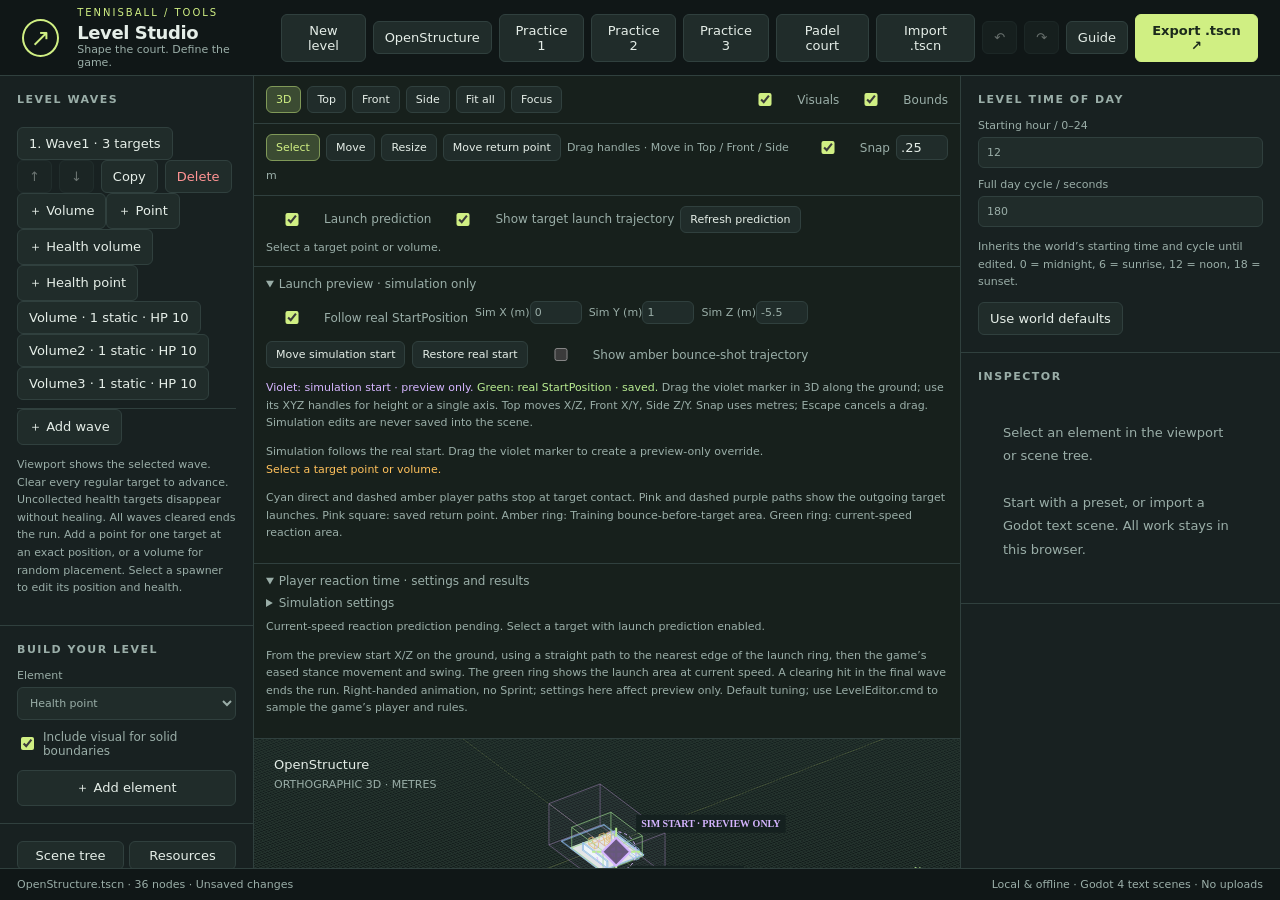
==== commit 97e5b7d6: "Publish TennisBall browser build" ====
--- a/LevelEditor.html
+++ b/LevelEditor.html
@@ -8,7 +8,7 @@
 *{box-sizing:border-box}body{margin:0;background:var(--bg);color:var(--text)}button,input,select,textarea{font:inherit;color:inherit}button,select,input,textarea{background:#202c2a;border:1px solid var(--edge);border-radius:6px}button{padding:8px 11px;cursor:pointer}button:hover{border-color:#80958b;background:#2c3b35}button:disabled{opacity:.4;cursor:default}button:focus-visible,input:focus-visible,select:focus-visible,textarea:focus-visible{outline:2px solid var(--lime);outline-offset:2px}.primary{background:var(--lime);color:#1b291c;font-weight:650;border-color:var(--lime)}.primary:hover{background:#e0ffa1}header{height:76px;display:flex;align-items:center;gap:18px;padding:12px 22px;border-bottom:1px solid var(--edge)}.logo{height:38px;width:38px;border:2px solid var(--lime);border-radius:50%;display:grid;place-items:center;color:var(--lime);font-size:24px}h1{margin:0;font-size:18px;font-weight:600;letter-spacing:-.4px}.eyebrow{color:var(--lime);font-size:10px;letter-spacing:2px;text-transform:uppercase;margin-bottom:4px}.subtitle{color:var(--muted);font-size:11px}.actions{margin-left:auto;display:flex;gap:7px;align-items:center}.workspace{display:grid;grid-template-columns:254px minmax(300px,1fr) 320px;height:calc(100vh - 108px);min-height:530px}aside{background:var(--panel);overflow:auto}.left{border-right:1px solid var(--edge)}.right{border-left:1px solid var(--edge)}.section{padding:17px;border-bottom:1px solid var(--edge)}h2{font-size:11px;text-transform:uppercase;letter-spacing:1.5px;color:var(--muted);margin:0 0 13px}h3{font-size:13px;margin:0 0 12px}.row{display:flex;gap:7px;align-items:center}.row>*{min-width:0}.grow{flex:1}label{display:block;color:var(--muted);font-size:11px;margin-bottom:10px}input:not([type=checkbox]):not([type=color]),select,textarea{width:100%;padding:8px;margin-top:5px}input[type=color]{width:100%;height:34px;margin-top:5px;padding:2px}input[type=checkbox]{accent-color:var(--lime);vertical-align:middle}.check{display:flex;align-items:center;gap:6px;margin:0;font-size:12px}.triplet{display:grid;grid-template-columns:repeat(3,minmax(0,1fr));gap:7px}.triplet label{margin-bottom:6px}.small{font-size:11px;color:var(--muted);line-height:1.6}.notice{border-left:2px solid var(--warn);padding:8px 10px;background:#372f2444;font-size:11px;line-height:1.6;color:var(--warn)}.chip{display:inline-block;padding:3px 7px;background:#354329;border-radius:4px;color:var(--lime);font-size:10px}.tree{padding:5px 8px 16px}.node{display:block;text-align:left;width:100%;border:0;background:none;border-radius:5px;padding:7px 8px;white-space:nowrap;overflow:hidden;text-overflow:ellipsis;font-size:12px}.node.active{background:#34462f;color:var(--lime)}.node small{color:var(--muted);font-size:10px}.dot{display:inline-block;width:7px;height:7px;border-radius:2px;margin-right:7px}.center{position:relative;display:flex;flex-direction:column;overflow:hidden}.toolbar{display:flex;align-items:center;gap:6px;flex-wrap:wrap;padding:10px 12px;border-bottom:1px solid var(--edge);background:#18211de0}.toolbar button{padding:6px 9px;font-size:11px}.toolbar button.active{background:#3b4b32;border-color:#809958;color:var(--lime)}.toolbar select{width:auto;padding:4px;margin:0}.toolbar input{width:52px!important;padding:4px!important;margin:0!important}.viewport{position:relative;flex:1;min-height:200px}canvas{display:block;width:100%;height:100%;touch-action:none}.viewlabel{position:absolute;left:20px;top:18px;pointer-events:none}.viewlabel strong{font-size:13px;font-weight:500}.viewlabel div{margin-top:4px}.legend{position:absolute;bottom:18px;left:20px;display:flex;gap:13px;font-size:10px;color:var(--muted);pointer-events:none}.helpbar{padding:9px 15px;border-top:1px solid var(--edge);color:var(--muted);font-size:11px}.validation{max-height:140px;overflow:auto;padding:11px 15px;background:#18211e;border-top:1px solid var(--edge)}.issue{font-size:11px;line-height:1.7;color:var(--warn)}.issue.error{color:var(--red)}.issue.ok{color:var(--lime)}footer{height:32px;display:flex;align-items:center;justify-content:space-between;padding:0 17px;font-size:11px;border-top:1px solid var(--edge);color:var(--muted)}details{margin-top:12px}summary{cursor:pointer;color:var(--muted);font-size:12px}textarea{resize:vertical;font:11px Consolas,monospace;min-height:140px;tab-size:2;line-height:1.6}dialog{color:var(--text);background:var(--panel);border:1px solid var(--edge);border-radius:12px;max-width:700px;width:90vw;padding:24px;box-shadow:0 20px 100px #0009}dialog::backdrop{background:#0009}dialog h2{color:var(--lime);font-size:14px}dialog p,dialog li{line-height:1.7;color:#c5d2c8;font-size:13px}.dialogactions{display:flex;justify-content:flex-end;gap:8px;margin-top:20px}.danger{color:var(--red)}#toast{position:fixed;bottom:48px;left:50%;transform:translateX(-50%);padding:12px 20px;background:#d0ef83;color:#15210f;border-radius:8px;z-index:9;max-width:80vw;box-shadow:0 8px 40px #0006}#toast[hidden]{display:none}.tabs{display:flex;gap:5px}.tabs button{flex:1;padding:6px}.asset{display:block;width:100%;text-align:left;font-size:11px;margin-bottom:4px;overflow:hidden;text-overflow:ellipsis}.empty{padding:25px;color:var(--muted);line-height:1.8}.name{overflow-wrap:anywhere}#file{display:none}
 @media(max-width:1050px){.workspace{grid-template-columns:215px minmax(260px,1fr) 280px}header{padding:10px;gap:10px}.actions{gap:4px}.actions button{padding:7px}.subtitle{display:none}}
 @media(max-width:760px){header{height:auto;flex-wrap:wrap}.actions{margin-left:0;width:100%;flex-wrap:wrap}.workspace{height:auto;grid-template-columns:190px minmax(0,1fr)}.right{grid-column:1/-1}.center{height:600px}.left{max-height:600px}footer{height:auto;min-height:32px}}
-.rotation-controls{display:grid;gap:7px;margin:10px 0}.rotation-axis{display:grid;grid-template-columns:minmax(0,1fr) 44px 44px;gap:7px;align-items:center}.rotation-axis span{font-size:12px;color:var(--text)}.rotation-axis button{font-size:16px;padding:5px}.normal-readout{font-variant-numeric:tabular-nums}
+.rotation-controls{display:grid;gap:7px;margin:10px 0}.rotation-axis{display:grid;grid-template-columns:minmax(0,1fr) 44px 44px;gap:7px;align-items:center}.rotation-axis span{font-size:12px;color:var(--text)}.rotation-axis button{font-size:16px;padding:5px}
 </style>
 </head>
 <body>
@@ -16,7 +16,7 @@
 <input id="file" type="file" accept=".tscn">
 <main class="workspace">
 <aside class="left"><div class="section"><h2>Level waves</h2><div id="waveList"></div><button id="addWave">＋ Add wave</button><p class="small">Viewport shows the selected wave. Clear every regular target to advance. Uncollected health targets disappear without healing. All waves cleared ends the run. Add a point for one target at an exact position, or a volume for random placement. Select a spawner to edit its position and health.</p></div><div class="section"><h2>Build your level</h2><label>Element<select id="preset"></select></label><label class="check"><input type="checkbox" id="withVisual" checked> Include visual for solid boundaries</label><button id="add" style="width:100%;margin-top:12px">＋ Add element</button></div><div class="section"><div class="tabs"><button id="sceneTab">Scene tree</button><button id="assetsTab">Resources</button></div><input id="search" placeholder="Find a node or group…" aria-label="Find a node or group"></div><div id="tree" class="tree"></div></aside>
-<section class="center"><div class="toolbar"><button data-view="orbit" class="active">3D</button><button data-view="top">Top</button><button data-view="front">Front</button><button data-view="side">Side</button><button id="fit">Fit all</button><button id="focus">Focus</button><span class="grow"></span><label class="check"><input id="visuals" type="checkbox" checked> Visuals</label><label class="check"><input id="bounds" type="checkbox" checked> Bounds</label></div><div class="toolbar"><button id="selectMode" class="active">Select</button><button id="moveMode">Move</button><button id="resizeMode">Resize</button><button id="normalMode">Rotate normal</button><span class="small">Drag handles · Move in Top / Front / Side</span><span class="grow"></span><label class="check"><input id="snapOn" type="checkbox" checked> Snap</label><input id="snap" type="number" min=".01" step=".1" value=".25" aria-label="Snap size in metres"><span class="small">m</span></div><div class="toolbar"><label class="check"><input id="previewOn" type="checkbox" checked> Launch prediction</label><button id="previewRetry">Refresh prediction</button><span class="small" id="previewStatus" role="status">Select a target to preview.</span></div><div class="viewport"><canvas id="canvas" aria-label="Interactive level viewport"></canvas><div class="viewlabel"><strong id="sceneLabel">OpenStructure</strong><div class="small" id="viewLabel">ORTHOGRAPHIC 3D · METRES</div></div><div class="legend"><span><i class="dot" style="background:#d5ddd0"></i>Visual</span><span><i class="dot" style="background:#86b7e7"></i>Boundary</span><span><i class="dot" style="background:#e8b562"></i>Target</span><span><i class="dot" style="background:#97d787"></i>Playable</span></div></div><div class="helpbar">Click to select · Right-drag to orbit / pan · Wheel to zoom · F to focus · Delete removes selected subtree</div><div class="validation" id="validation" aria-live="polite"></div></section>
+<section class="center"><div class="toolbar"><button data-view="orbit" class="active">3D</button><button data-view="top">Top</button><button data-view="front">Front</button><button data-view="side">Side</button><button id="fit">Fit all</button><button id="focus">Focus</button><span class="grow"></span><label class="check"><input id="visuals" type="checkbox" checked> Visuals</label><label class="check"><input id="bounds" type="checkbox" checked> Bounds</label></div><div class="toolbar"><button id="selectMode" class="active">Select</button><button id="moveMode">Move</button><button id="resizeMode">Resize</button><button id="returnMode">Move return point</button><span class="small">Drag handles · Move in Top / Front / Side</span><span class="grow"></span><label class="check"><input id="snapOn" type="checkbox" checked> Snap</label><input id="snap" type="number" min=".01" step=".1" value=".25" aria-label="Snap size in metres"><span class="small">m</span></div><div class="toolbar"><label class="check"><input id="previewOn" type="checkbox" checked> Launch prediction</label><label class="check"><input id="targetLaunchOn" type="checkbox" checked> Show target launch trajectory</label><button id="previewRetry">Refresh prediction</button><span class="small" id="previewStatus" role="status">Select a target to preview.</span></div><div class="viewport"><canvas id="canvas" aria-label="Interactive level viewport"></canvas><div class="viewlabel"><strong id="sceneLabel">OpenStructure</strong><div class="small" id="viewLabel">ORTHOGRAPHIC 3D · METRES</div></div><div class="legend"><span><i class="dot" style="background:#d5ddd0"></i>Visual</span><span><i class="dot" style="background:#86b7e7"></i>Boundary</span><span><i class="dot" style="background:#e8b562"></i>Target</span><span><i class="dot" style="background:#97d787"></i>Playable</span></div></div><div class="helpbar">Click to select · Right-drag to orbit / pan · Wheel to zoom · F to focus · Delete removes selected subtree</div><div class="validation" id="validation" aria-live="polite"></div></section>
 <aside class="right" id="inspector"></aside>
 </main><footer><span id="status">Ready</span><span>Local & offline · Godot 4 text scenes · No uploads</span></footer>
 <dialog id="modal"><div id="modalBody"></div><div class="dialogactions" id="modalActions"></div></dialog><div id="toast" role="status" hidden></div>
@@ -192,7 +192,7 @@
 function discardThen(fn){if(serialize(doc)!==savedText)dialog('Replace this scene?','<p>Your current edits have not been exported. Export first if you want to keep them.</p>',[['Cancel'],['Replace scene',fn,'danger']]);else fn()}
 function loadScene(text,file){const next=parse(text);undo.push(snapshot());redo=[];doc=next;selected=null;resetPreviewStart();previewTargetPath='';filename=file;savedText=text;previewStartSelected=false;if(!groupShapes('explicit_boundary').length)ensureWaves();refresh();fit();toast('Loaded '+file)}
 function refresh(){renderWaves();renderTree();renderInspector();renderValidation();draw();$('undo').disabled=!undo.length;$('redo').disabled=!redo.length;$('sceneLabel').textContent=name(nodes()[0]);$('status').textContent=filename+' · '+nodes().length+' nodes · '+(serialize(doc)!==savedText?'Unsaved changes':'Ready')}
-function select(b){previewStartSelected=false;selected=b;renderWaves();renderTree();renderInspector();draw()}
+function select(b){previewStartSelected=false;selected=b;const target=b?.kind==='node'?waveVolumeOwner(b):null;if(target)previewTargetPath=path(target);renderWaves();renderTree();renderInspector();draw()}
 function renderTree(){const root=$('tree');root.replaceChildren();const query=$('search').value.toLowerCase();let list=assetMode?doc.blocks.filter(b=>b.kind.includes('resource')):nodes();for(const b of list){if(!(name(b)+' '+groups(b)+' '+path(b)).toLowerCase().includes(query))continue;const el=document.createElement('button');el.className=(assetMode?'asset':'node')+(b===selected?' active':'');if(!assetMode)el.style.paddingLeft=(8+(path(b)==='.'?0:path(b).split('/').length)*11)+'px';el.innerHTML='<span class="dot" style="background:'+role(b)[2]+'"></span>'+esc(name(b))+(assetMode?'<br><small>'+esc(type(b))+'</small>':'');el.title=assetMode?type(b)+' '+name(b):path(b)+' · '+type(b);el.onclick=()=>select(b);root.append(el)}}
 function field(label,value,onChange,kind='text',opts={}){const wrap=document.createElement('label');wrap.textContent=label;const input=document.createElement('input');input.type=kind;if(kind==='checkbox'){input.checked=value===true||value==='true';wrap.className='check'}else input.value=value;Object.assign(input,opts);input.onchange=()=>onChange(kind==='checkbox'?input.checked:input.value);wrap.append(input);return wrap}
 function section(title){const el=document.createElement('div');el.className='section';if(title){const h=document.createElement('h2');h.textContent=title;el.append(h)}$('inspector').append(el);return el}
@@ -321,31 +321,14 @@
  const launchSection=section('Launch after target hit');
  try{triple(launchSection,'Return destination · world metres',targetLaunchPosition(v),(i,value)=>{const p=targetLaunchPosition(v);p[i]=value;set(v,'metadata/wave_target_launch_position',vec(p))},{step:'.1'})}catch(e){const warning=document.createElement('p');warning.className='notice';warning.textContent=e.message;launchSection.append(warning)}
  launchSection.append(field('Return flight time / seconds',get(v,'metadata/wave_target_launch_duration_seconds','1.5'),x=>edit(()=>{const n=num(x);if(n<.05||n>10)throw Error('Return flight time must be between 0.05 and 10 seconds.');set(v,'metadata/wave_target_launch_duration_seconds',fmt(n))}),'number',{min:'.05',max:'10',step:'.05'}));
- const launchNote=document.createElement('p');launchNote.className='small';launchNote.textContent='At contact, this target launches the same ball toward this world point in the chosen time. Ground/wall contacts can interrupt the arc. Without an override, destination follows saved StartPosition X/Z at ground height + 0.04 m; time is 1.5 s. Simulation start does not change the return destination. Normal and old rebound coefficient do not steer this launch.';launchSection.append(launchNote);
+ const launchNote=document.createElement('p');launchNote.className='small';launchNote.textContent='At contact, this target launches the same ball toward this world point in the chosen time. Ground/wall contacts can interrupt the arc. Without an override, destination follows saved StartPosition X/Z at ground height + 0.04 m; time is 1.5 s. Simulation start does not change the return destination. Drag the pink return marker along X/Z in 3D; its XYZ handles change one world axis. Hold Shift for finer movement. Changes are saved with this target.';launchSection.append(launchNote);
+ button(launchSection,'Move return point in viewport',()=>{select(v);setMode('return');fit(true)});
  button(launchSection,'Use saved start destination',()=>edit(()=>set(v,'metadata/wave_target_launch_position',null)));
  button(launchSection,'Use default return time',()=>edit(()=>set(v,'metadata/wave_target_launch_duration_seconds',null)));
  if(isWavePoint(v)){const note=document.createElement('p');note.className='small';note.textContent='Spawns one stationary target centered at this point. Set its position above and health below.';s.append(note)}
  if(!isWavePoint(v))s.append(field('Target count',get(v,'metadata/wave_target_count','1'),x=>edit(()=>{const n=num(x);if(!Number.isInteger(n)||n<1||n>1000)throw Error('Count must be an integer from 1 to 1000.');set(v,'metadata/wave_target_count',String(n))}),'number',{min:'1',max:'1000',step:'1'}));
  s.append(field('Health per target',get(v,'metadata/wave_target_health','10'),x=>edit(()=>{const n=num(x);if(n<=0)throw Error('Health must be positive.');set(v,'metadata/wave_target_health',fmt(n))}),'number',{min:'.001',step:'1'}));
  if(isHealthTarget(v))s.append(field('Health restored',get(v,'metadata/wave_target_heal_amount','10'),x=>edit(()=>{const n=num(x);if(!Number.isInteger(n)||n<1||n>1000000)throw Error('Health restored must be an integer from 1 to 1000000.');set(v,'metadata/wave_target_heal_amount',String(n))}),'number',{min:'1',max:'1000000',step:'1'}));
- const normalSection=section('Target normal');
- const readout=document.createElement('p');readout.className='small normal-readout';
- try{const worldNormal=unit(vectorMul(world(v),targetNormal(v)));readout.textContent='World direction: '+worldNormal.map(x=>+x.toFixed(4)).join(', ')}catch(e){readout.textContent=e.message+' Use Reset normal to repair it.'}
- normalSection.append(readout);
- normalSection.append(field('Normal rotation step / degrees',normalStepDegrees,value=>{try{normalStepDegrees=rotationStep(value);renderInspector()}catch(e){toast(e.message);renderInspector()}},'number',{min:'.01',max:'180',step:'.1',id:'normalRotationStep'}));
- const controls=document.createElement('div');controls.className='rotation-controls';
- for(const [axis,label] of ['Pitch · X','Yaw · Y','Roll · Z'].entries()){
-  const row=document.createElement('div');row.className='rotation-axis';const text=document.createElement('span');text.textContent=label;row.append(text);
-  for(const sign of [-1,1]){const b=button(row,sign<0?'−':'+',()=>edit(()=>rotateTargetNormal(v,axis,sign*normalStepDegrees)));b.setAttribute('aria-label',(sign<0?'Decrease ':'Increase ')+'normal '+['pitch','yaw','roll'][axis]);b.title=(sign<0?'Decrease ':'Increase ')+label+' by '+normalStepDegrees+'°'}
-  controls.append(row);
- }
- normalSection.append(controls);
- button(normalSection,'Rotate normal in viewport',()=>setMode('normal'));
- const note=document.createElement('p');note.className='small';note.textContent='Buttons rotate about world axes. Drag the ring in Top for yaw, Side for pitch, or Front for roll. Snap uses the degree step above; hold Shift to drag ten times more finely. Only the facing direction changes.';normalSection.append(note);
- const advanced=document.createElement('details'),summary=document.createElement('summary');summary.textContent='Local direction · XYZ';advanced.append(summary);
- try{triple(advanced,'Unit direction relative to target',targetNormal(v),(i,value)=>{const n=targetNormal(v);n[i]=value;set(v,'metadata/wave_target_normal',vec(unit(n)))},{step:'.01'})}catch{}
- normalSection.append(advanced);
- button(normalSection,'Reset normal (local −Z)',()=>edit(()=>set(v,'metadata/wave_target_normal',null)));
  const label=document.createElement('label');label.textContent='Target type';const pick=document.createElement('select');for(const t of (isWavePoint(v)?['static','health']:['static','moving','health'])){const o=document.createElement('option');o.value=t;o.textContent=t==='health'?'Health':t==='static'?'Static':'Moving';pick.append(o)}pick.value=unquote(get(v,'metadata/wave_target_type',quote('static')));pick.onchange=()=>edit(()=>set(v,'metadata/wave_target_type',quote(pick.value)));label.append(pick);s.append(label);
 }
 function validateWaves(add){
@@ -355,7 +338,6 @@
   const vs=nodes().filter(v=>parent(v)===w);if(!vs.length)add('Wave needs at least one spawner.',w);
   for(const v of vs){const shape=nodes().find(n=>path(n)===path(v)+'/Shape'),g=shape&&geom(shape);
    if(!isSpatial(v)||(!isWavePoint(v)&&(type(shape)!=='CollisionShape3D'||!g)))add('Wave volume requires a BoxShape3D child named Shape.',v);
-   try{unit(vectorMul(world(v),targetNormal(v)))}catch(e){add(e.message,v)}
    try{targetLaunchPosition(v);targetLaunchDuration(v)}catch(e){add(e.message,v)}
    const c=Number(get(v,'metadata/wave_target_count','1')),h=Number(get(v,'metadata/wave_target_health','10')),t=unquote(get(v,'metadata/wave_target_type',quote('static')));
    if(isWavePoint(v)&&(c!==1||!['static','health'].includes(t)))add('A point must spawn exactly one static or health target.',v);
@@ -381,7 +363,7 @@
 // the grid, picking, focus and bounds validation share the same world geometry.
 const canvas=$('canvas'),ctx=canvas.getContext('2d');
 let camera={view:'orbit',yaw:.62,pitch:.57,zoom:23,pan:[0,0],target:[0,1,-2]},mode='select',hits=[],handles=[],pointer=null,width=700,height=650;
-let normalStepDegrees=1,objectRotationDegrees=15,previewStartSelected=false;
+let objectRotationDegrees=15,previewStartSelected=false;
 // Geometry goes to the service; flight and bounce calculations run in TennisBall.dll.
 let prediction=null,previewKey='',previewTimer=null,previewVersion=0,previewTargetPath='';
 // Snapshot of EditorReactionRunner's imported practice-net geometry for offline editing.
@@ -394,7 +376,7 @@
  '<button id="previewMoveStart">Move simulation start</button><button id="previewRestoreStart">Restore real start</button><label class="check"><input id="previewAmberPath" type="checkbox"> Show amber bounce-shot trajectory</label></div>'+
  '<p class="small"><span style="color:#d5b5ff">Violet: simulation start · preview only.</span> <span style="color:#b9ed91">Green: real StartPosition · saved.</span> Drag the violet marker in 3D along the ground; use its XYZ handles for height or a single axis. Top moves X/Z, Front X/Y, Side Z/Y. Snap uses metres; Escape cancels a drag. Simulation edits are never saved into the scene.</p><div id="previewOriginStatus" class="small" role="status"></div>'+
  '<div id="amberStatus" role="status" class="small" style="color:#ffc15c">Select a target to preview its amber ground area.</div>'+
-  '<p class="small">Amber ring/dashed path: Training bounce-before-target route. Cyan path: continuous direct shot and target return. Orange dots: collision/launch contacts. Pink square: return destination. Green ring: current-speed reaction area.</p></details>';
+  '<p class="small">Cyan direct and dashed amber player paths stop at target contact. Pink and dashed purple paths show the outgoing target launches. Pink square: saved return point. Amber ring: Training bounce-before-target area. Green ring: current-speed reaction area.</p></details>';
 canvas.closest('.center').insertBefore(startPanel,canvas.closest('.viewport'));
 function invalidatePreview(){previewKey='';prediction=null;clearTimeout(previewTimer);previewVersion++;draw()}
 function resetPreviewStart(){ $('previewUseMarker').checked=true; }
@@ -469,7 +451,7 @@
  for(const v of nodes().filter(n=>parent(n)===wave)){
   const sh=descendants(v).find(b=>type(b)==='CollisionShape3D'&&geom(b)),center=isWavePoint(v)?world(v).slice(9):box([sh]).center;
   const kind=unquote(get(v,'metadata/wave_target_type',quote('static')));
-  bodies.push({center,size:[0,0,0],radius:kind==='moving'?.08443399:kind==='health'?.16597731:.33010292,normal:unit(vectorMul(world(v),targetNormal(v))),launchPosition:targetLaunchPosition(v),launchDurationSeconds:targetLaunchDuration(v)});
+  bodies.push({center,size:[0,0,0],radius:kind==='moving'?.08443399:kind==='health'?.16597731:.33010292,normal:[0,0,-1],launchPosition:targetLaunchPosition(v),launchDurationSeconds:targetLaunchDuration(v)});
   if(v===target){aim=center;selectedTargetIndex=bodies.length-1}
  }
  const bounds=key=>{const shapes=groupShapes(key);return shapes.length?box(shapes):null};
@@ -503,18 +485,30 @@
   for(let j=0;j<=64;j++){const a=j*Math.PI/32,p=project([amber.center[0]+Math.cos(a)*amber.radius,amber.center[1],amber.center[2]+Math.sin(a)*amber.radius]);if(j===0)ctx.moveTo(p[0],p[1]);else ctx.lineTo(p[0],p[1])}ctx.closePath();ctx.fill();ctx.stroke();
   const p=project(amber.center);ctx.fillStyle='#ffbd4f';ctx.fillText('Training amber · bounce before target',p[0]+8,p[1]-10);
  }
- if($('previewAmberPath').checked&&amber.found&&amber.points?.length){
-  ctx.strokeStyle='#ffbd4f';ctx.lineWidth=2;ctx.setLineDash([7,5]);ctx.beginPath();
-  amber.points.forEach((p,i)=>{const q=project(p);if(i===0)ctx.moveTo(q[0],q[1]);else ctx.lineTo(q[0],q[1])});ctx.stroke();ctx.setLineDash([]);
-  for(const i of amber.bounces||[]){const p=amber.points[i];if(!p)continue;const q=project(p);ctx.strokeRect(q[0]-4,q[1]-4,8,8)}
- }
-}
+ if($('previewAmberPath').checked&&amber.found){drawIncomingTrajectory(amber,true);if($('targetLaunchOn').checked)drawTargetLaunchTrajectory(amber,true)}
+}
+// Incoming shot ends at contact; the target's launch owns the separate outgoing stroke.
+function drawIncomingTrajectory(result,alternate=false){
+ const points=result.points||[],hit=result.targetHitIndex,end=Number.isInteger(hit)&&hit>=0?Math.min(hit,points.length-1):points.length-1;
+ ctx.strokeStyle=alternate?'#ffbd4f':'#7fe9ff';ctx.fillStyle=ctx.strokeStyle;ctx.lineWidth=2;ctx.setLineDash(alternate?[7,5]:[]);ctx.beginPath();
+ points.slice(0,end+1).forEach((p,i)=>{const q=project(p);if(i===0)ctx.moveTo(q[0],q[1]);else ctx.lineTo(q[0],q[1])});ctx.stroke();ctx.setLineDash([]);
+ for(const i of result.bounces||[]){if(i>=end||!points[i])continue;const q=project(points[i]);ctx.beginPath();ctx.arc(q[0],q[1],4,0,Math.PI*2);ctx.fill()}
+}
+// Draw the native post-target path, retaining contacts after the launch.
+function drawTargetLaunchTrajectory(result,alternate=false){
+ const points=result.points||[],start=result.targetHitIndex;
+ if(!Number.isInteger(start)||start<0||start>=points.length)return;
+ ctx.strokeStyle=alternate?'#d994ff':'#ff9fc7';ctx.fillStyle=ctx.strokeStyle;ctx.lineWidth=alternate?2:2.5;ctx.setLineDash(alternate?[7,5]:[]);ctx.beginPath();
+ points.slice(start).forEach((p,i)=>{const q=project(p);if(i===0)ctx.moveTo(q[0],q[1]);else ctx.lineTo(q[0],q[1])});ctx.stroke();ctx.setLineDash([]);
+ for(const i of result.bounces||[]){if(i<start||!points[i])continue;const q=project(points[i]);ctx.beginPath();ctx.arc(q[0],q[1],4,0,Math.PI*2);ctx.fill()}
+ const hit=project(points[start]);ctx.beginPath();ctx.arc(hit[0],hit[1],6,0,Math.PI*2);ctx.fill();ctx.font='11px Segoe UI';ctx.fillText(alternate?'Alternate target launch':'Target launch',hit[0]+10,hit[1]-(alternate?24:9));
+ const end=project(points.at(-1));ctx.fillText(alternate?'Alternate return end':'Target return end',end[0]+8,end[1]+(alternate?14:0));
+}
+
 function drawPrediction(){
  const marker=nodes().find(n=>groups(n).includes('start_position'));if(marker&&$('previewUseMarker').checked)previewStart(marker);
  let payload=null,error='';
  if($('previewOn').checked)try{payload=previewPayload()}catch(e){error=e.message}
- const launchOwner=payload?.bodies[payload.selectedTargetIndex];
- if(launchOwner?.launchPosition){const p=project(launchOwner.launchPosition);ctx.strokeStyle='#f5a1e7';ctx.lineWidth=2;ctx.strokeRect(p[0]-6,p[1]-6,12,12);ctx.fillStyle='#f5a1e7';ctx.fillText(`Return destination · ${launchOwner.launchDurationSeconds.toFixed(2)} s`,p[0]+10,p[1]+16)}
  const key=JSON.stringify({payload,error,on:$('previewOn').checked});
  if(key!==previewKey){
   previewKey=key;prediction=null;clearTimeout(previewTimer);const version=++previewVersion;
@@ -532,7 +526,7 @@
      const result=await response.json();if(!response.ok)throw Error(result.error||'Preview failed.');
      if(version!==previewVersion)return;prediction=result;
      showReactionResults(result);showAmberResult(result.amber);
-     $('previewStatus').textContent=`${result.flightTime.toFixed(3)} s to aim / ${result.bounces.length} contacts · Direct return: ${returnNetStatus(result)} · volumes and motion approximated`;
+     $('previewStatus').textContent=`Target launch · ${payload.bodies[payload.selectedTargetIndex].launchDurationSeconds.toFixed(2)} s to destination · ${returnNetStatus(result)} · volumes and motion approximated`;
      draw();
     }catch(e){if(version===previewVersion){$('previewStatus').textContent='Prediction unavailable: '+e.message+' Start LevelEditor.cmd and refresh.';$('reactionResults').textContent='Reaction prediction unavailable.';$('amberStatus').textContent='Amber prediction unavailable.'}}
    },180);
@@ -540,11 +534,8 @@
  }
  if(!prediction){if(error||!payload||!$('previewOn').checked)$('amberStatus').textContent=error||(!$('previewOn').checked?'Amber prediction hidden.':'Select a target point or volume.');return}
  drawAmberPrediction(prediction.amber);
- const points=prediction.points;ctx.lineWidth=2.5;ctx.strokeStyle='#7fe9ff';ctx.beginPath();
- points.forEach((p,i)=>{const q=project(p);if(i===0)ctx.moveTo(q[0],q[1]);else ctx.lineTo(q[0],q[1])});ctx.stroke();
- for(const i of prediction.bounces){const p=project(points[i]);ctx.fillStyle='#ffc96b';ctx.beginPath();ctx.arc(p[0],p[1],4,0,Math.PI*2);ctx.fill()}
- if(prediction.targetHitIndex>=0&&points[prediction.targetHitIndex]){const hit=project(points[prediction.targetHitIndex]);ctx.fillStyle='#f5a1e7';ctx.beginPath();ctx.arc(hit[0],hit[1],6,0,Math.PI*2);ctx.fill();ctx.fillText('Target contact · launch',hit[0]+10,hit[1]-9)}
- const end=project(points.at(-1));ctx.fillStyle='#7fe9ff';ctx.fillText('End of prediction',end[0]+8,end[1]);
+ drawIncomingTrajectory(prediction);
+ if($('targetLaunchOn').checked)drawTargetLaunchTrajectory(prediction);
   const r=(prediction.reactions||[])[0];if(r?.position){
    ctx.strokeStyle='#97d787';ctx.lineWidth=2;ctx.setLineDash([]);ctx.beginPath();
   for(let j=0;j<=64;j++){const a=j*Math.PI/32,p=project([r.position[0]+Math.cos(a)*r.radius,r.position[1],r.position[2]+Math.sin(a)*r.radius]);if(j===0)ctx.moveTo(p[0],p[1]);else ctx.lineTo(p[0],p[1])}ctx.stroke();ctx.setLineDash([]);
@@ -552,7 +543,7 @@
   ctx.beginPath();for(const [j,v] of [r.entry,r.stance].entries()){const q=project(v);if(j===0)ctx.moveTo(q[0],q[1]);else ctx.lineTo(q[0],q[1])}ctx.stroke();
  }
 }
-$('previewOn').onchange=()=>draw();$('previewRetry').onclick=()=>{previewKey='';draw()};
+$('targetLaunchOn').onchange=()=>draw();$('previewOn').onchange=()=>draw();$('previewRetry').onclick=()=>{previewKey='';draw()};
 
 function simulationOrigin(){const marker=nodes().find(n=>groups(n).includes('start_position'));return marker?{marker,real:world(marker).slice(9),position:previewStart(marker)}:null}
 function previewOriginSnapshot(){return {linked:$('previewUseMarker').checked,values:['X','Y','Z'].map(axis=>$('previewStart'+axis).value)}}
@@ -595,6 +586,27 @@
   }
  }catch(e){move.disabled=true;status.textContent='Simulation start: '+e.message}
 }
+// Destinations are world-space metadata, independent of target and parent transforms.
+function drawTargetReturn(){
+ const b=returnOwner();if(!b)return;
+ try{
+  const origin=targetLaunchPosition(b),p=project(origin),shape=descendants(b).find(n=>geom(n)),target=project(world(shape||b).slice(9)),ground=project([origin[0],0,origin[2]]),color='#ff9fc7';
+  const line=(a,z,ink,width=1)=>{ctx.beginPath();ctx.moveTo(a[0],a[1]);ctx.lineTo(z[0],z[1]);ctx.strokeStyle=ink;ctx.lineWidth=width;ctx.stroke()};
+  ctx.setLineDash([5,5]);line(target,p,color+'99');line(ground,p,color+'aa');ctx.setLineDash([]);
+  ctx.beginPath();ctx.ellipse(ground[0],ground[1],10,4,0,0,Math.PI*2);ctx.strokeStyle=color;ctx.lineWidth=1;ctx.stroke();
+  polygon([[p[0]-8,p[1]-8],[p[0]+8,p[1]-8],[p[0]+8,p[1]+8],[p[0]-8,p[1]+8]],'#63384c',color,2);
+  const label=(text,x,y)=>{ctx.font='bold 10px Segoe UI';const w=ctx.measureText(text).width;x=Math.max(6,Math.min(width-w-6,x));y=Math.max(16,Math.min(height-8,y));ctx.fillStyle='#15201ff0';ctx.fillRect(x-4,y-12,w+8,18);ctx.fillStyle=color;ctx.fillText(text,x,y)};
+  const active=mode==='return'&&!previewStartSelected;
+  label('RETURN POINT · SAVED · '+targetLaunchDuration(b).toFixed(2)+' s',p[0]+17,p[1]-(active?80:18));
+  handles.push({kind:'returnFree',b,p,origin});
+  if(active)for(let axis=0;axis<3;axis++){
+   const v=origin.slice();v[axis]+=1;const q=project(v),dir=[q[0]-p[0],q[1]-p[1]],length=Math.hypot(...dir);if(length/Math.max(camera.zoom,1e-9)<.1)continue;
+   const end=[p[0]+dir[0]/length*58,p[1]+dir[1]/length*58];line(p,end,['#ed9993','#a4d381','#84bdf2'][axis],2);
+   ctx.fillStyle='#202c2a';ctx.fillRect(end[0]-6,end[1]-6,12,12);ctx.strokeStyle=color;ctx.lineWidth=2;ctx.strokeRect(end[0]-6,end[1]-6,12,12);
+   label('RETURN '+'XYZ'[axis],end[0]+10,end[1]-8);handles.push({kind:'returnAxis',b,p:end,axis,dir,origin});
+  }
+ }catch{} // Invalid metadata is repaired through the inspector/reset button.
+}
 function importedNetVisuals(){
  if(!$('visuals').checked)return [];
  const model=playerTuning.calibrated?playerTuning.netModel:embeddedNetModel;
@@ -654,12 +666,12 @@
  drawPrediction();
  drawEditingHandles(objects);
  drawSimulationStart();
+ drawTargetReturn();
  // Small orientation compass.
  const base=[width-49,height-47],cols=['#df9892','#a4d381','#84aedc'];
  ctx.font='10px Segoe UI';[0,1,2].forEach(i=>{const dx=axesNow[0][i]*25,dy=-axesNow[1][i]*25;ctx.strokeStyle=cols[i];ctx.beginPath();ctx.moveTo(...base);ctx.lineTo(base[0]+dx,base[1]+dy);ctx.stroke();ctx.fillStyle=cols[i];ctx.fillText('XYZ'[i],base[0]+dx+3,base[1]+dy+3)});
 }
 
-function unit(v){const len=Math.hypot(...v);if(!Number.isFinite(len)||len<1e-9)throw Error('Target normal must be finite and nonzero.');return v.map(x=>x/len)}
 function targetLaunchPosition(v){
  const raw=get(v,'metadata/wave_target_launch_position');
  if(raw!==''){const p=/^Vector3\(/.test(raw)?numbers(raw,3,[NaN,NaN,NaN]):[NaN,NaN,NaN];if(!p.every(Number.isFinite))throw Error('Return destination must be a finite Vector3.');return p}
@@ -667,41 +679,36 @@
  const p=world(marker).slice(9),shapes=groupShapes('ground_bounds');p[1]=(shapes.length?combined(shapes).max[1]:0)+.04;return p;
 }
 function targetLaunchDuration(v){const n=Number(get(v,'metadata/wave_target_launch_duration_seconds','1.5'));if(!Number.isFinite(n)||n<.05||n>10)throw Error('Return flight time must be finite and between 0.05 and 10 seconds.');return n}
-function targetNormal(v){const raw=get(v,'metadata/wave_target_normal','Vector3(0, 0, -1)');if(!/^Vector3\(/.test(raw))throw Error('Target normal must be a Vector3.');return unit(numbers(raw,3,[NaN,NaN,NaN]))}
 function rotationStep(value){const degrees=num(value);if(degrees<.01||degrees>180)throw Error('Use a rotation step from 0.01° to 180°.');return degrees}
-function rotateTargetNormal(v,axis,degrees){const basis=[0,0,0];basis[axis]=1;const m=world(v),n=unit(vectorMul(m,targetNormal(v))),rotated=rotateVector(n,basis,degrees*Math.PI/180);set(v,'metadata/wave_target_normal',vec(unit(inverseVector(m,rotated))))}
 function rotateObject(b,axis,degrees){const angle=degrees*Math.PI/180,c=Math.cos(angle),s=Math.sin(angle),rot=axis===0?[1,0,0,0,c,s,0,-s,c,0,0,0]:axis===1?[c,0,-s,0,1,0,s,0,c,0,0,0]:[c,s,0,-s,c,0,0,0,1,0,0,0],a=local(b),p=a.slice(9);a.splice(9,3,0,0,0);const result=multiply(rot,a);result.splice(9,3,...p);writeTransform(b,result)}
 function resizeNode(){if(selected?.kind!=='node')return null;if(geom(selected))return selected;const shapes=descendants(selected).filter(b=>type(b)==='CollisionShape3D'&&geom(b));return shapes.length===1?shapes[0]:null}
-function normalOwner(){return selected?.kind==='node'?waveVolumeOwner(selected):null}
-function setMode(value){finishPointer();mode=value;for(const key of ['select','move','resize','normal'])$(key+'Mode').classList.toggle('active',key===value);draw();if(value==='move'&&camera.view==='orbit')toast('Choose Top, Front or Side to drag elements.');if(value==='resize'&&!resizeNode())toast('Select a box or an area with one box to resize.');if(value==='normal'&&!normalOwner())toast('Select a wave target point or volume to rotate its normal.')}
+function returnOwner(){return (selected?.kind==='node'?waveVolumeOwner(selected):null)||(waveNodes().includes(selected)?nodes().find(n=>path(n)===previewTargetPath&&waveOwner(n)===selected):null)}
+function setMode(value){finishPointer();mode=value;if(value==='return')previewStartSelected=false;for(const key of ['select','move','resize','return'])$(key+'Mode').classList.toggle('active',key===value);draw();if(value==='move'&&camera.view==='orbit')toast('Choose Top, Front or Side to drag elements.');if(value==='resize'&&!resizeNode())toast('Select a box or an area with one box to resize.');if(value==='return'&&!returnOwner())toast('Select a wave target point or volume to move its return point.')}
 function drawEditingHandles(objects){
  handles=[];const visible=new Set(objects.map(o=>o.b));
- for(const v of new Set(objects.map(o=>waveVolumeOwner(o.b)).filter(Boolean))){
-  try{const shape=descendants(v).find(b=>geom(b)),center=world(shape||v).slice(9),n=unit(vectorMul(world(v),targetNormal(v))),p=project(center),q=project(center.map((x,i)=>x+n[i]*1.8)),angle=Math.atan2(q[1]-p[1],q[0]-p[0]);
-   ctx.strokeStyle='#ffc96b';ctx.fillStyle='#ffc96b';ctx.lineWidth=3;ctx.beginPath();ctx.moveTo(p[0],p[1]);ctx.lineTo(q[0],q[1]);ctx.stroke();
-   if(Math.hypot(q[0]-p[0],q[1]-p[1])>4)polygon([q,[q[0]-10*Math.cos(angle-.45),q[1]-10*Math.sin(angle-.45)],[q[0]-10*Math.cos(angle+.45),q[1]-10*Math.sin(angle+.45)]],'#ffc96b');
-   else{ctx.beginPath();ctx.arc(p[0],p[1],5,0,Math.PI*2);ctx.stroke()}
-   if(v===normalOwner()){ctx.font='12px Segoe UI';ctx.fillText('Normal',q[0]+10,q[1]-10);if(mode==='normal'){ctx.beginPath();ctx.arc(p[0],p[1],64,0,Math.PI*2);ctx.strokeStyle='#ffe7b5';ctx.lineWidth=3;ctx.stroke();handles.push({kind:'normal',b:v,center:p,radius:64})}}
-  }catch{}
- }
  const b=resizeNode();if(mode!=='resize'||!b||!visible.has(b))return;
  const g=geom(b),m=world(b),cols=['#ed9993','#a4d381','#84bdf2'];
  for(let axis=0;axis<3;axis++)for(const sign of [-1,1]){const v=[0,0,0];v[axis]=sign*g.size[axis]/2;const p=project(point(m,v)),dir=project(point(m,v.map((x,i)=>x+(i===axis?sign:0)))).map((x,i)=>x-p[i]);if(Math.hypot(dir[0],dir[1])<.1)continue;
   ctx.fillStyle=cols[axis];ctx.fillRect(p[0]-6,p[1]-6,12,12);ctx.strokeStyle='#101817';ctx.lineWidth=2;ctx.strokeRect(p[0]-6,p[1]-6,12,12);ctx.font='12px Segoe UI';ctx.fillText('XYZ'[axis],p[0]+10,p[1]-9);handles.push({kind:'resize',b,axis,sign,p,dir});
  }
 }
-function hitHandle(p){return handles.findLast(h=>h.kind==='normal'?Math.abs(Math.hypot(p[0]-h.center[0],p[1]-h.center[1])-h.radius)<9:Math.hypot(p[0]-h.p[0],p[1]-h.p[1])<12)}
-function rotateVector(v,axis,angle){const c=Math.cos(angle),s=Math.sin(angle),dot=v.reduce((n,x,i)=>n+x*axis[i],0),cross=[axis[1]*v[2]-axis[2]*v[1],axis[2]*v[0]-axis[0]*v[2],axis[0]*v[1]-axis[1]*v[0]];return v.map((x,i)=>x*c+cross[i]*s+axis[i]*dot*(1-c))}
+function hitHandle(p){
+ const matches=handles.filter(h=>Math.hypot(p[0]-h.p[0],p[1]-h.p[1])<12);
+ // Explicit gizmo ownership takes priority over overlapping overlay draw order.
+ const active=previewStartSelected?'preview':mode==='return'?'return':null;
+ return (active&&matches.findLast(h=>h.kind.startsWith(active)))||matches.at(-1);
+}
 
 function visualColor(b){const mat=materialFor(b),col=numbers(get(mat,type(mat)==='ShaderMaterial'?'shader_parameter/albedo':'albedo_color'),4,[.72,.79,.7,1]);return '#'+col.slice(0,3).map(c=>Math.round(Math.max(0,Math.min(1,c))*255).toString(16).padStart(2,'0')).join('')}
-function fit(focus=false){try{let origin;try{origin=simulationOrigin()}catch{}if(focus&&previewStartSelected&&origin){camera.target=origin.position.slice();camera.pan=[0,0];camera.zoom=Math.max(10,Math.min(100,(height-100)/4));draw();return}let bs=focus&&selected?.kind==='node'?descendants(selected).filter(b=>geom(b)||type(b)==='Marker3D'):drawable();const netPoints=importedNetVisuals().filter(v=>!focus||selected?.kind!=='node'||descendants(selected).includes(v.b)).flatMap(v=>v.corners);if(!bs.length&&!netPoints.length&&(!origin||focus))return;const allPoints=[...bs.flatMap(corners),...netPoints,...(!focus&&origin?[origin.position,origin.real]:[])],box={min:[0,1,2].map(i=>Math.min(...allPoints.map(p=>p[i]))),max:[0,1,2].map(i=>Math.max(...allPoints.map(p=>p[i])))};camera.target=box.min.map((x,i)=>(x+box.max[i])/2);camera.pan=[0,0];camera.zoom=1;const pts=allPoints.map(project),xs=pts.map(p=>p[0]),ys=pts.map(p=>p[1]);camera.zoom=Math.min((width-90)/Math.max(1,Math.max(...xs)-Math.min(...xs)),(height-90)/Math.max(1,Math.max(...ys)-Math.min(...ys)));camera.zoom=Math.max(1,Math.min(250,camera.zoom));draw()}catch(e){toast(e.message)}}
+function fit(focus=false){try{let origin;try{origin=simulationOrigin()}catch{}if(focus&&mode==='return'&&!previewStartSelected&&returnOwner()){camera.target=targetLaunchPosition(returnOwner());camera.pan=[0,0];camera.zoom=Math.max(10,Math.min(100,(height-100)/4));draw();return}if(focus&&previewStartSelected&&origin){camera.target=origin.position.slice();camera.pan=[0,0];camera.zoom=Math.max(10,Math.min(100,(height-100)/4));draw();return}let bs=focus&&selected?.kind==='node'?descendants(selected).filter(b=>geom(b)||type(b)==='Marker3D'):drawable();const netPoints=importedNetVisuals().filter(v=>!focus||selected?.kind!=='node'||descendants(selected).includes(v.b)).flatMap(v=>v.corners);if(!bs.length&&!netPoints.length&&(!origin||focus))return;const allPoints=[...bs.flatMap(corners),...netPoints,...(!focus&&origin?[origin.position,origin.real]:[])],box={min:[0,1,2].map(i=>Math.min(...allPoints.map(p=>p[i]))),max:[0,1,2].map(i=>Math.max(...allPoints.map(p=>p[i])))};camera.target=box.min.map((x,i)=>(x+box.max[i])/2);camera.pan=[0,0];camera.zoom=1;const pts=allPoints.map(project),xs=pts.map(p=>p[0]),ys=pts.map(p=>p[1]);camera.zoom=Math.min((width-90)/Math.max(1,Math.max(...xs)-Math.min(...xs)),(height-90)/Math.max(1,Math.max(...ys)-Math.min(...ys)));camera.zoom=Math.max(1,Math.min(250,camera.zoom));draw()}catch(e){toast(e.message)}}
 function inside(p,poly,tolerance=0){let on=false;for(let i=0,j=poly.length-1;i<poly.length;j=i++){let a=poly[i],b=poly[j];if((a[1]>p[1])!==(b[1]>p[1])&&p[0]<(b[0]-a[0])*(p[1]-a[1])/(b[1]-a[1])+a[0])on=!on}if(on)return true;if(tolerance>0)for(let i=0;i<poly.length;i++){const a=poly[i],b=poly[(i+1)%poly.length],dx=b[0]-a[0],dy=b[1]-a[1],length=dx*dx+dy*dy,t=length?Math.max(0,Math.min(1,((p[0]-a[0])*dx+(p[1]-a[1])*dy)/length)):0;if(Math.hypot(p[0]-a[0]-t*dx,p[1]-a[1]-t*dy)<=tolerance)return true}return false}
 canvas.oncontextmenu=e=>e.preventDefault();
 canvas.onpointerdown=e=>{
  if(pointer)return;const rect=canvas.getBoundingClientRect(),p=[e.clientX-rect.left,e.clientY-rect.top];
  const handle=e.button===0?hitHandle(p):null;
  if(handle?.kind.startsWith('preview')){previewStartSelected=true;pointer={id:e.pointerId,start:p,last:p,button:0,handle,previewBefore:previewOriginSnapshot(),origin:handle.origin.slice(),viewAxes:axes(),zoom:camera.zoom,view:camera.view};canvas.setPointerCapture(e.pointerId);draw();return}
- if(handle){pointer={id:e.pointerId,start:p,last:p,button:0,b:handle.b,before:snapshot(),handle,m:world(handle.b),size:geom(handle.b)?.size,normal:handle.kind==='normal'?unit(vectorMul(world(handle.b),targetNormal(handle.b))):null};canvas.setPointerCapture(e.pointerId);return}
+ if(handle?.kind.startsWith('return')){select(handle.b);previewStartSelected=false;mode='return';for(const key of ['select','move','resize','return'])$(key+'Mode').classList.toggle('active',key===mode);pointer={id:e.pointerId,start:p,last:p,button:0,b:handle.b,before:snapshot(),handle,origin:handle.origin.slice(),viewAxes:axes(),zoom:camera.zoom,view:camera.view};canvas.setPointerCapture(e.pointerId);draw();return}
+ if(handle){pointer={id:e.pointerId,start:p,last:p,button:0,b:handle.b,before:snapshot(),handle,m:world(handle.b),size:geom(handle.b)?.size};canvas.setPointerCapture(e.pointerId);return}
  const matches=hits.filter(h=>inside(p,h.points,h.tolerance)).sort((a,b)=>a.area-b.area),picked=matches[0]?.b;
  if(e.button===0){if(!(mode==='move'&&selected&&descendants(selected).includes(picked)))select(picked||null)}
  pointer={id:e.pointerId,start:p,last:p,button:e.button,b:mode==='move'&&e.button===0&&camera.view!=='orbit'&&isSpatial(selected)?selected:null,before:snapshot(),m:selected?.kind==='node'?local(selected):null};
@@ -726,18 +733,27 @@
   }catch(e){toast(e.message);cancelPointer()}
   return;
  }
+ if(pointer.handle?.kind.startsWith('return')){
+  if(Math.hypot(p[0]-pointer.start[0],p[1]-pointer.start[1])<2&&!pointer.changed)return;
+  try{
+   const h=pointer.handle,next=pointer.origin.slice(),precision=e.shiftKey ? .1 : 1,snap=+$('snap').value*precision;
+   if(h.kind==='returnAxis'){
+    const delta=((p[0]-pointer.start[0])*h.dir[0]+(p[1]-pointer.start[1])*h.dir[1])/(h.dir[0]**2+h.dir[1]**2)*precision;
+    if(Math.abs(delta)>1e-10){next[h.axis]+=delta;if($('snapOn').checked&&snap>0)next[h.axis]=Math.round(next[h.axis]/snap)*snap}
+   }else{
+    const delta=simulationDragDelta(pointer.start,p,pointer.viewAxes,pointer.zoom,pointer.view);
+    for(let i=0;i<3;i++)if(Math.abs(delta[i])>1e-10){next[i]+=delta[i]*precision;if($('snapOn').checked&&snap>0)next[i]=Math.round(next[i]/snap)*snap}
+   }
+   if(next.some((x,i)=>Math.abs(x-pointer.origin[i])>1e-9)||pointer.changed){set(h.b,'metadata/wave_target_launch_position',vec(next));pointer.changed=true;renderInspector();invalidatePreview()}
+  }catch(e){toast(e.message);cancelPointer()}
+  return;
+ }
  if(pointer.handle){
   try{const h=pointer.handle;
    if(h.kind==='resize'){
     const delta=2*((p[0]-pointer.start[0])*h.dir[0]+(p[1]-pointer.start[1])*h.dir[1])/(h.dir[0]**2+h.dir[1]**2),size=pointer.size.slice();let value=size[h.axis]+delta;
     const snap=+$('snap').value;if($('snapOn').checked&&snap>0)value=Math.round(value/snap)*snap;size[h.axis]=Math.max(.001,value);
     if(size.some((x,i)=>Math.abs(x-geom(h.b).size[i])>1e-9)){pointer.resource??=privateResource(h.b,geom(h.b).key);set(pointer.resource,'size',vec(size))}
-   }else{
-    const center=h.center;let angle=Math.atan2(p[1]-center[1],p[0]-center[0])-Math.atan2(pointer.start[1]-center[1],pointer.start[0]-center[0]);
-    const precision=e.shiftKey ? .1 : 1;if(e.shiftKey)angle*=precision;
-    const angularStep=normalStepDegrees*Math.PI/180*precision;
-    if($('snapOn').checked)angle=Math.round(angle/angularStep)*angularStep;
-    if(Math.abs(angle)>1e-9||pointer.changed){const a=axes(),rotationAxis=[a[0][1]*a[1][2]-a[0][2]*a[1][1],a[0][2]*a[1][0]-a[0][0]*a[1][2],a[0][0]*a[1][1]-a[0][1]*a[1][0]],n=rotateVector(pointer.normal,rotationAxis,-angle);set(h.b,'metadata/wave_target_normal',vec(unit(inverseVector(pointer.m,n))));pointer.changed=true}
    }
    renderInspector();draw();
   }catch(e){toast(e.message);finishPointer()}
@@ -755,7 +771,7 @@
 canvas.onpointerup=finishPointer;canvas.onpointercancel=cancelPointer;canvas.onlostpointercapture=finishPointer;
 canvas.addEventListener('wheel',e=>{e.preventDefault();camera.zoom=Math.max(.5,Math.min(500,camera.zoom*Math.exp(-e.deltaY*.001)));draw()},{passive:false});
 for(const b of document.querySelectorAll('[data-view]'))b.onclick=()=>{camera.view=b.dataset.view;document.querySelectorAll('[data-view]').forEach(x=>x.classList.toggle('active',x===b));$('viewLabel').textContent=(camera.view==='orbit'?'ORTHOGRAPHIC 3D':camera.view.toUpperCase())+' · METRES';draw()};
-for(const key of ['select','move','resize','normal'])$(key+'Mode').onclick=()=>setMode(key);
+for(const key of ['select','move','resize','return'])$(key+'Mode').onclick=()=>setMode(key);
 
 $('fit').onclick=()=>fit();$('focus').onclick=()=>fit(true);$('visuals').onchange=draw;$('bounds').onchange=draw;
 $('search').oninput=renderTree;$('sceneTab').onclick=()=>{assetMode=false;renderTree()};$('assetsTab').onclick=()=>{assetMode=true;renderTree()};
@@ -797,8 +813,8 @@
 $('export').onclick=()=>{try{exportScene()}catch(e){toast('Export failed: '+e.message)}};
 $('help').onclick=()=>dialog('Your court, from blockout to Godot',
  '<p><b>1. Start.</b> New level creates a complete basic structure with built-in box visuals. OpenStructure restores the embedded project reference. Padel court opens the embedded copy of Scenes/Courts/PadelCourt.tscn. Import that saved file to load your latest edits. Edit its boxes, markers, materials and surface responses, then export and assign the saved scene to GameplayManager’s PadelCourtScene export in Godot. Sync-PadelTemplate.ps1 updates the embedded copy from the saved file; -Regenerate deliberately replaces it from PadelCourt.cs.</p>'+
- '<p><b>2. Shape.</b> Select meshes or bounds in the tree or viewport. Edit local position, box size, scale, colour and rotation. Right-drag orbits in 3D; Shift + right-drag pans. Resize mode shows axis handles: drag a face handle to resize symmetrically about the box center, with optional grid snapping. Rotate normal shows a draggable ring and the target-facing arrow. Use the normal degree step and paired decrease/increase axis buttons for precise changes. Hold Shift for ten-times finer dragging. Switch views to rotate about different axes. Move mode drags on Top (XZ), Front (XY) or Side (ZY), with optional grid snapping. The violet simulation-start marker is a separate preview control: drag its centre or XYZ handles without changing the green saved StartPosition.</p>'+
-  '<p><b>Launch prediction and reaction time.</b> Start ScriptTools/LevelEditor.cmd and open the displayed local address. The launcher samples player speed, ability limits, return rules and racket contact offsets from the actual game scene through headless Godot. Select a target to preview a perfect standard tap from StartPosition using the selected wave flight range. Cyan shows the continuous flight before and after target contact; amber dots mark contacts. The pink contact label marks the authored launch and the pink square its destination. Set Return destination world XYZ and Return flight time in the target inspector. Ground/wall contacts can interrupt the solved arc. Both direct and bounce routes report return net clearance. The green ring shows the valid launch area at current speed; the preview keeps that speed fixed through the wave and does not model a wave speed gain. The C# game DLL selects the catch point. Reaction margin is the time from target impact to ball contact minus travel to the nearest ring edge, eased movement into the contact stance, and swing wind-up. A negative margin means that route cannot be completed after reacting to the hit. Expand Simulation settings to change current speed, return event and launch radius. Check “Hit clears this wave” only when this hit destroys the last regular target. Clearing the final wave ends the run. The launcher runs a snapshot so builds can continue while it is open; restart after rebuilding to load new tuning. The movement budget assumes a clear straight route from StartPosition, right-handed animation and no Sprint. Volumes use one representative target at their center; moving targets are stationary approximations. Default ball tuning and target prefab sizes are used. Timing error and navigation obstacles are not simulated. Editing and export still work when opened directly as a file.</p>'+
+ '<p><b>2. Shape.</b> Select meshes or bounds in the tree or viewport. Edit local position, box size, scale, colour and rotation. Right-drag orbits in 3D; Shift + right-drag pans. Resize mode shows axis handles: drag a face handle to resize symmetrically about the box center, with optional grid snapping. Select a target to show its pink saved return point. Drag the marker in 3D along X/Z, or use Move return point and its XYZ handles for height or a single axis. Top moves X/Z, Front X/Y and Side Z/Y. Hold Shift for ten-times finer return-point movement. Escape cancels; each completed drag is one undo step. Move mode drags on Top (XZ), Front (XY) or Side (ZY), with optional grid snapping. The violet simulation-start marker is a separate preview control: drag its centre or XYZ handles without changing the green saved StartPosition.</p>'+
+  '<p><b>Launch prediction and reaction time.</b> Start ScriptTools/LevelEditor.cmd and open the displayed local address. The launcher samples player speed, ability limits, return rules and racket contact offsets from the actual game scene through headless Godot. Select a target to preview a perfect standard tap from StartPosition using the selected wave flight range. Cyan shows the incoming player shot up to target contact. The optional amber bounce-shot also ends at contact. A separate pink target-launch trajectory continues from contact through subsequent bounces; its alternate is dashed purple. Show target launch trajectory toggles only these outgoing paths. The draggable pink square is the saved destination and remains visible with prediction hidden. Set Return destination world XYZ and Return flight time in the target inspector. Ground/wall contacts can interrupt the solved arc. Both direct and bounce routes report return net clearance. The green ring shows the valid launch area at current speed; the preview keeps that speed fixed through the wave and does not model a wave speed gain. The C# game DLL selects the catch point. Reaction margin is the time from target impact to ball contact minus travel to the nearest ring edge, eased movement into the contact stance, and swing wind-up. A negative margin means that route cannot be completed after reacting to the hit. Expand Simulation settings to change current speed, return event and launch radius. Check “Hit clears this wave” only when this hit destroys the last regular target. Clearing the final wave ends the run. The launcher runs a snapshot so builds can continue while it is open; restart after rebuilding to load new tuning. The movement budget assumes a clear straight route from StartPosition, right-handed animation and no Sprint. Volumes use one representative target at their center; moving targets are stationary approximations. Default ball tuning and target prefab sizes are used. Timing error and navigation obstacles are not simulated. Editing and export still work when opened directly as a file.</p>'+
   '<p><b>3. Define behaviour.</b> Presets apply the exact groups used by BoundaryShapePaths.cs. Ground, two side-wall shapes, playable/escape volumes and a start marker are required. Use Level waves to add, duplicate, delete and reorder waves. Each wave owns point markers or box volumes. Points spawn one static target centered at their exact world position with configurable health. Volumes have a target count, static/moving/health type and health. Health points and volumes spawn healing targets; Health restored sets the amount restored when destroyed, capped by the player’s maximum health. Health per target controls damage required to destroy the target. Targets spawn inside these volumes; moving targets patrol within them. Every regular target in a wave must be destroyed before the next begins. Health targets are optional: any left uncollected are removed without healing when the wave clears. A wave containing only health targets advances immediately. The rally score is retained between waves. XP and automatic leveling are not used. An empty wave list completes immediately; individual empty waves are invalid. Old levels open as one finite wave with one static target per enabled target area.</p>'+
  '<p><b>4. Keep visuals and bounds deliberate.</b> The game uses its own box-based physics. Area3D layer/mask 0 and monitoring off are normal. Visuals and collision boxes can differ. “Create matching visual” or “Match size & world transform” copies geometry explicitly. Select an area to move or duplicate both together.</p>'+
  '<p><b>5. Save.</b> Export checks structure rules and saves/downloads a .tscn. Ctrl+S exports, Ctrl+Z undoes, Ctrl+Shift+Z redoes. There is no automatic disk write. Keep the HTML file anywhere; it has no internet dependencies.</p>'+
